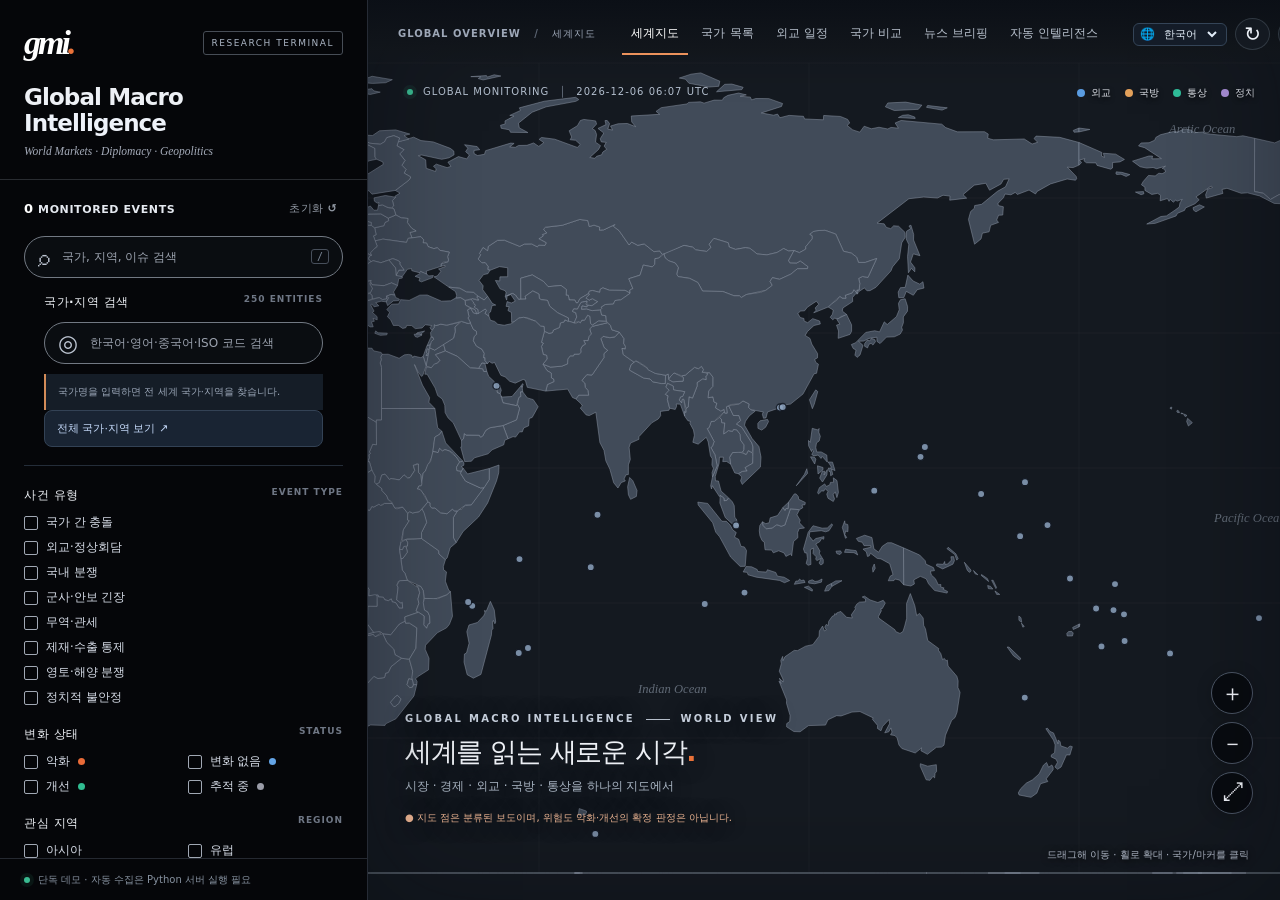
==== index.html @ f5895fa8 "Add files via upload" ====
<!doctype html>
<html lang="ko">
<head>
  <meta charset="UTF-8" />
  <meta name="viewport" content="width=device-width, initial-scale=1.0" />
  <meta name="theme-color" content="#0b0e13" />
  <meta name="description" content="국가별 거시경제, 외교 일정, 금융시장, 지정학적 사건을 한 곳에서 분석하는 인터랙티브 세계지도 플랫폼" />
  <title>GMI — Global Macro Intelligence</title>
  <link rel="stylesheet" href="./styles.css" />
</head>
<body>
  <div id="app">
    <aside class="sidebar" id="sidebar">
      <div class="brand">
        <div class="logo-row"><span class="brand-mark">gmi<span>.</span></span><span class="version-tag">RESEARCH TERMINAL</span></div>
        <h1>Global Macro<br/><span>Intelligence</span></h1>
        <p>World Markets · Diplomacy · Geopolitics</p>
      </div>
      <div class="sidebar-scroll">
        <div class="section-title top-title"><span><strong id="visibleEventCount">0</strong> MONITORED EVENTS</span><button id="resetFilters" class="text-action">초기화 ↺</button></div>
        <label class="search-field"><span>⌕</span><input id="eventSearch" placeholder="국가, 지역, 이슈 검색" autocomplete="off" aria-label="사건 검색"/><kbd>/</kbd></label>
        <div class="country-finder"><div class="filter-heading">국가·지역 검색 <span>250 ENTITIES</span></div><label class="search-field"><span>◎</span><input id="countryQuickSearch" autocomplete="off" placeholder="미얀마, Myanmar, MMR…" aria-label="국가 검색"/></label><div id="quickCountryResults"></div><button class="browse-country-button" id="browseCountries">전체 250개 국가·지역 보기 ↗</button></div>
        <div class="filter-section"><div class="filter-heading">사건 유형 <span>EVENT TYPE</span></div><div id="typeFilters" class="check-list"></div></div>
        <div class="filter-section"><div class="filter-heading">변화 상태 <span>STATUS</span></div><div id="statusFilters" class="check-list two-cols"></div></div>
        <div class="filter-section"><div class="filter-heading">관심 지역 <span>REGION</span></div><div id="regionFilters" class="check-list two-cols"></div></div>
        <div class="sidebar-divider"></div>
        <div class="section-title"><span>TRACKED EVENTS</span><span id="filteredCounter" class="soft-count">0개</span></div>
        <div id="sidebarEvents" class="event-items"></div>
      </div>
      <div class="sidebar-bottom"><span class="pulse-dot"></span><span id="intelSidebarStatus">자동 수집 서버 연결 확인 중</span><button id="mobileClose" class="mobile-close" aria-label="사이드바 닫기">×</button></div>
    </aside>
    <main class="main-area">
      <header class="topbar">
        <button id="mobileMenu" class="icon-button mobile-menu" aria-label="필터 열기">☰</button>
        <div class="crumb">GLOBAL OVERVIEW <span class="crumb-sep">/</span> <span id="currentViewLabel">세계 상황판</span></div>
        <nav class="topnav" aria-label="메인 메뉴">
          <button class="nav-link active" data-page="map">세계지도</button>
          <button class="nav-link" data-page="countries">국가 목록</button>
          <button class="nav-link" data-page="calendar">외교 일정</button>
          <button class="nav-link" data-page="compare">국가 비교</button>
          <button class="nav-link" data-page="news">뉴스 팔로업</button>
          <button class="nav-link" data-page="intel">자동 인텔리전스</button>
        </nav>
        <div class="header-actions"><button class="icon-button" id="addEventButton" title="자동 수집 확인" aria-label="자동 수집 확인">↻</button><button class="icon-button" id="toggleHelp" title="도움말" aria-label="도움말">?</button></div>
      </header>
      <div id="mapStage" class="map-stage">
        <svg id="worldMap" viewBox="975 0 1700 905" role="img" aria-label="국가 및 사건을 클릭할 수 있는 인터랙티브 세계지도" preserveAspectRatio="xMidYMid meet">
          <rect x="-1800" y="-1000" width="7200" height="4000" fill="#141920"></rect>
          <g id="gridLines"></g>
          <g id="mapGeography"><g id="mapA"><path class="country-path" data-iso="FJI" data-name="Fiji" d="M1800.0,623.5L1800.0,626.57L1793.63,629.45L1792.98,627.1L1800.0,623.5ZM1788.35,631.77L1791.87,631.51L1793.59,633.33L1792.76,636.61L1786.91,636.7L1786.43,633.93L1788.35,631.77ZM1.03,623.21L0.41,626.23L0.0,626.57L0.0,623.5L1.03,623.21Z"/>
<path class="country-path" data-iso="TZA" data-name="Tanzania" d="M1069.52,528.36L1088.49,541.87L1088.83,545.52L1096.01,551.81L1093.7,559.57L1094.0,563.13L1097.2,565.43L1095.93,575.78L1099.75,585.93L1101.58,587.31L1097.6,590.96L1082.57,596.15L1072.8,594.88L1071.4,586.32L1068.7,581.65L1053.7,574.87L1051.0,566.94L1048.1,563.41L1046.7,550.7L1048.77,550.4L1053.76,543.52L1052.35,537.57L1053.79,536.77L1054.08,533.07L1052.1,529.52L1069.52,528.36Z"/>
<path class="country-path" data-iso="ESH" data-name="W. Sahara" d="M856.67,348.32L856.56,359.49L840.15,359.16L840.31,375.26L835.63,375.83L834.41,379.06L835.35,388.15L815.77,388.11L814.68,390.21L814.9,387.55L826.25,387.06L828.89,381.96L830.54,373.27L837.5,366.48L839.85,358.55L841.41,358.09L843.04,353.18L856.03,351.69L856.67,348.32Z"/>
<path class="country-path" data-iso="CAN" data-name="Canada" d="M285.8,213.99L271.88,205.07L262.82,202.46L260.04,196.89L260.75,193.03L254.35,190.35L253.47,185.28L247.43,180.71L247.32,177.47L250.1,174.43L249.96,170.46L241.46,166.46L233.22,154.76L222.62,146.09L212.74,151.65L204.8,144.76L195.01,142.83L195.07,83.63L217.48,88.75L227.93,84.16L235.35,84.93L251.03,80.6L254.46,83.21L258.19,81.74L259.31,78.77L271.22,85.09L277.88,80.82L278.55,85.6L286.58,82.73L292.64,83.09L311.99,88.04L323.77,88.7L330.51,91.9L323.48,95.02L332.51,96.37L350.27,94.52L355.6,98.3L361.04,95.11L355.94,92.44L359.16,90.29L369.25,89.37L378.31,94.29L383.89,93.79L392.73,96.63L407.78,95.78L407.21,91.86L411.65,90.76L419.4,92.9L419.37,98.85L422.55,93.83L426.57,94.0L428.84,87.68L417.64,81.25L418.04,74.3L423.96,69.73L435.61,73.52L442.4,80.61L437.97,83.71L447.26,84.98L447.24,91.42L453.92,86.48L459.9,90.53L458.41,95.2L463.25,99.45L472.12,89.47L472.39,82.56L486.89,83.97L493.6,87.09L493.9,90.22L490.18,93.57L493.7,96.94L493.07,100.0L483.28,104.4L476.32,105.37L471.15,103.48L463.38,114.7L457.59,118.96L450.43,119.37L446.48,122.03L446.15,126.12L440.33,126.91L428.79,139.1L426.85,144.06L426.58,151.37L433.92,152.42L438.51,163.09L445.51,161.84L454.8,164.57L474.94,174.32L488.64,175.29L487.82,180.74L489.37,187.07L493.0,194.11L500.44,200.09L504.28,198.04L506.99,191.57L504.38,181.63L500.85,178.32L508.86,175.37L514.52,170.95L517.29,166.57L516.88,162.36L513.49,157.01L507.42,152.28L513.32,145.68L509.47,130.16L512.95,128.7L526.66,131.03L530.8,129.37L541.61,135.16L543.13,137.6L552.05,138.08L553.56,151.32L558.13,152.3L561.75,156.01L568.99,152.51L577.08,142.64L593.02,163.84L591.01,167.79L602.15,174.94L613.33,178.57L615.32,183.9L619.21,184.74L621.22,187.11L621.58,194.18L614.37,198.76L606.13,200.99L599.83,206.16L568.0,206.25L563.82,210.77L557.44,213.56L544.48,227.7L548.72,226.66L556.75,218.39L567.24,213.15L574.72,212.52L579.15,215.61L574.42,219.83L577.64,231.37L584.13,234.51L592.4,233.6L597.41,226.52L597.76,231.09L600.99,233.37L594.8,237.49L578.77,243.78L573.18,248.32L569.38,247.85L569.19,242.53L577.87,237.32L564.31,238.3L561.04,234.74L561.05,226.16L553.81,223.76L550.0,228.51L546.7,236.27L542.47,239.11L525.66,239.16L515.9,247.79L506.4,247.81L504.14,248.81L505.3,252.61L487.8,260.09L484.29,258.2L489.31,248.15L487.25,236.97L482.04,234.02L482.65,232.9L479.29,229.64L476.98,230.1L475.62,227.2L458.11,218.37L453.64,220.16L441.8,219.4L428.35,216.06L425.91,211.54L424.22,211.57L424.2,213.99L285.8,213.99ZM480.03,129.32L483.75,126.41L490.62,126.47L484.66,131.17L481.13,131.02L480.03,129.32ZM501.12,64.18L495.62,60.84L495.83,58.57L509.68,58.83L518.3,62.29L518.74,64.03L501.12,64.18ZM498.42,131.63L500.35,129.74L503.67,131.17L501.71,134.48L499.5,133.94L498.42,131.63ZM431.94,50.48L429.22,52.92L415.9,50.81L418.56,47.97L425.75,46.28L431.94,50.48ZM430.8,34.49L419.15,34.27L417.82,32.51L427.89,32.6L430.8,34.49ZM406.84,25.98L422.2,28.84L420.85,31.11L413.45,32.41L409.38,30.95L406.84,25.98ZM459.25,54.17L437.89,51.37L435.55,44.79L430.53,42.05L414.39,39.33L416.27,36.75L441.97,39.16L446.29,41.23L445.15,43.59L454.06,46.51L494.36,45.86L499.71,48.23L500.83,50.83L490.26,53.86L459.25,54.17ZM343.68,30.51L350.73,31.49L349.07,33.38L339.74,35.19L332.33,33.15L343.68,30.51ZM342.5,26.12L351.68,27.68L337.29,28.9L342.5,26.12ZM622.97,197.7L616.02,208.87L619.28,206.75L622.64,208.1L620.89,210.29L632.62,212.42L631.07,217.03L634.57,215.95L636.76,223.2L634.65,228.74L629.11,227.79L630.19,222.64L628.8,221.84L623.0,227.3L620.01,227.08L623.54,224.12L618.75,222.59L603.67,222.78L602.9,220.91L606.02,218.7L603.84,216.99L608.04,213.2L613.21,203.17L620.65,197.42L622.97,197.7ZM477.68,110.95L491.79,116.72L492.23,119.71L495.91,119.22L499.48,121.31L495.04,123.29L487.26,121.77L484.46,118.94L472.38,125.54L470.67,121.86L463.89,122.47L468.24,119.35L470.58,108.64L474.19,109.15L475.12,111.92L477.68,110.95ZM496.26,68.84L510.88,64.51L528.86,70.7L529.5,73.44L538.79,72.02L544.0,76.03L556.07,78.51L560.43,81.05L565.15,86.94L555.97,89.87L575.69,95.37L582.88,101.15L590.74,101.57L589.18,105.98L580.41,113.3L566.39,104.55L559.92,105.34L559.29,108.95L573.4,117.17L576.65,123.4L574.93,127.92L556.08,121.18L568.36,130.41L569.17,132.6L555.61,130.09L544.88,126.44L538.82,123.37L540.57,121.59L525.83,115.31L525.91,117.13L511.45,118.14L507.22,115.97L510.51,111.34L530.2,110.42L528.53,108.18L530.28,105.04L536.74,98.91L533.44,93.97L515.65,88.77L518.86,87.18L513.56,83.27L505.21,80.77L502.54,82.62L493.47,83.43L456.59,79.23L452.43,77.02L457.66,74.15L450.56,74.12L448.97,67.75L452.82,62.12L457.96,59.55L470.87,57.88L467.19,61.95L471.13,65.87L475.75,60.8L488.42,58.21L497.0,64.72L496.26,68.84ZM427.48,55.79L437.9,56.01L447.45,57.55L439.98,63.15L434.02,64.37L428.65,69.08L422.95,68.84L419.83,63.31L419.91,60.18L427.48,55.79ZM285.73,43.32L304.48,34.54L319.01,33.7L318.32,38.54L314.47,40.72L292.5,44.69L285.73,43.32ZM234.1,181.45L241.25,181.76L239.75,188.91L244.1,193.97L242.11,193.96L234.73,186.22L234.1,181.45ZM372.54,23.28L395.87,26.43L401.65,32.05L374.12,29.07L378.95,27.21L372.9,25.69L372.54,23.28ZM282.45,217.07L279.94,217.95L271.72,215.09L264.85,208.86L259.7,207.72L258.21,202.84L271.22,205.84L282.45,217.07ZM292.31,53.82L312.22,55.47L322.45,59.95L303.9,65.96L297.7,70.36L297.7,73.11L284.54,76.14L281.9,73.38L270.36,70.06L280.3,58.66L275.41,54.8L292.31,53.82ZM360.9,45.03L370.59,44.25L371.48,47.33L368.43,50.32L351.5,51.29L338.88,54.02L331.28,54.16L330.64,52.11L341.03,49.33L311.45,48.95L318.27,42.8L322.98,41.04L337.05,43.17L345.93,46.89L354.66,47.37L347.51,41.35L352.09,39.06L357.26,39.79L360.9,45.03ZM367.39,62.46L372.99,65.0L377.68,75.57L395.1,81.67L394.55,84.43L386.34,84.94L389.53,87.36L387.85,89.67L370.2,86.98L333.43,91.04L330.73,88.07L319.46,87.05L313.3,82.07L337.92,79.51L310.48,78.42L307.84,76.1L319.43,73.58L302.99,72.01L310.67,64.79L324.05,60.96L329.16,62.17L326.67,65.12L337.79,63.22L344.75,66.4L350.4,63.18L354.97,65.24L359.06,71.43L361.57,68.82L358.02,62.37L367.39,62.46ZM397.81,64.79L392.3,60.67L398.22,57.63L413.1,58.15L414.4,59.98L409.73,63.0L417.3,65.71L416.4,71.37L408.2,73.81L403.39,73.28L387.5,66.02L387.6,64.01L397.81,64.79ZM365.3,60.04L373.7,58.91L377.5,60.29L373.1,64.45L365.3,60.04ZM407.5,39.52L411.32,42.44L411.48,45.67L409.2,50.35L400.96,51.0L395.58,49.99L395.69,46.32L387.49,46.8L387.17,41.94L407.5,39.52ZM419.92,15.09L428.51,12.73L426.32,11.29L437.95,10.97L444.34,14.33L460.95,16.87L464.9,21.02L470.93,23.05L454.82,29.66L435.62,29.31L430.24,26.74L430.32,24.46L434.27,22.78L425.13,22.83L416.45,17.89L419.92,15.09ZM442.06,6.96L465.15,4.53L472.5,2.19L484.1,4.28L487.9,0.88L503.47,0.0L535.84,0.0L570.86,0.0L590.75,2.34L590.53,4.02L561.71,9.43L572.6,9.4L552.65,15.0L544.1,20.14L515.46,23.14L522.35,23.93L518.9,25.05L523.03,28.16L501.2,36.44L501.9,37.87L510.45,37.62L510.55,39.16L497.19,42.93L484.13,41.2L452.55,41.08L451.92,38.06L461.16,36.64L458.7,32.1L475.12,34.37L468.3,30.34L460.19,29.13L464.24,26.69L473.11,25.19L474.53,23.0L467.46,20.54L465.34,17.3L482.96,18.25L490.76,15.96L462.01,15.63L453.17,13.5L443.16,9.11L442.06,6.96ZM523.92,97.9L515.07,100.08L513.82,97.0L515.94,93.47L520.52,92.6L524.43,94.34L523.92,97.9ZM408.91,80.91L421.76,87.43L418.65,89.64L411.91,87.73L407.84,88.42L401.01,85.59L408.91,80.91ZM577.4,208.49L585.71,209.54L590.97,213.32L582.05,211.46L577.4,208.49ZM579.93,226.35L581.68,229.41L589.94,230.08L585.63,233.07L579.29,230.4L578.04,228.29L579.93,226.35Z"/>
<path class="country-path" data-iso="USA" data-name="United States of America" d="M285.8,213.99L424.2,213.99L424.22,211.57L425.91,211.54L428.35,216.06L441.8,219.4L453.64,220.16L458.11,218.37L475.62,227.2L476.98,230.1L479.29,229.64L482.65,232.9L482.04,234.02L487.25,236.97L489.31,248.15L484.4,257.54L486.55,260.09L505.3,252.61L504.14,248.81L506.4,247.81L515.9,247.79L525.66,239.16L542.47,239.11L546.7,236.27L550.0,228.51L553.81,223.76L561.05,226.16L561.04,234.74L565.18,240.36L549.42,247.44L545.93,252.6L545.88,255.93L547.53,259.27L549.6,259.43L549.07,257.13L550.58,258.53L550.17,260.33L531.45,264.77L538.79,263.58L540.28,264.78L530.24,265.9L528.72,267.65L530.19,267.94L529.11,272.46L525.47,277.3L522.36,273.79L524.72,280.67L520.3,288.15L521.39,283.61L518.84,281.21L518.25,275.98L517.29,278.7L518.35,282.69L515.05,281.71L518.49,283.73L518.71,289.72L520.14,290.16L521.36,298.63L518.18,303.3L513.01,305.17L504.7,311.58L493.32,324.5L493.43,333.34L499.72,353.2L498.09,363.74L494.14,363.77L491.45,359.56L485.72,346.87L486.75,342.69L481.45,333.97L479.5,333.0L474.46,335.86L468.0,331.05L452.03,332.56L453.91,338.03L452.96,338.86L445.6,338.93L441.87,335.6L437.5,336.38L433.87,334.93L426.55,336.84L414.3,347.22L413.1,354.4L414.3,359.56L412.35,359.75L404.9,356.41L402.4,349.05L395.21,337.46L391.69,334.96L387.6,335.08L384.45,340.05L380.3,338.16L377.72,336.26L374.81,329.51L367.46,322.52L358.8,322.52L358.79,325.12L344.88,325.17L325.93,317.67L326.39,316.44L314.36,317.61L313.52,314.39L307.4,308.22L296.89,304.56L296.28,301.11L291.43,294.79L287.44,284.58L281.36,277.23L280.67,272.1L278.01,268.66L278.93,258.04L277.34,253.22L280.51,235.87L279.6,227.42L276.56,219.12L277.17,217.89L284.4,220.03L287.06,225.97L288.3,224.31L285.8,213.99ZM120.69,394.82L125.96,399.6L121.56,403.32L119.63,398.37L120.69,394.82ZM120.02,391.69L117.93,392.9L116.45,390.67L116.94,390.13L120.02,391.69ZM113.75,388.83L116.05,389.78L113.37,389.59L113.75,388.83ZM109.87,385.7L111.74,388.18L111.46,388.55L109.37,388.24L108.54,386.56L109.87,385.7ZM103.17,382.56L102.68,384.65L101.0,383.5L102.02,382.43L103.17,382.56ZM62.72,143.41L71.63,142.91L72.1,145.32L69.04,146.3L62.72,143.41ZM133.86,157.54L139.29,159.92L129.97,165.31L127.42,163.68L126.65,160.73L133.86,157.54ZM195.07,83.63L195.01,142.83L204.8,144.76L212.74,151.65L222.62,146.09L233.22,154.76L241.46,166.46L249.96,170.46L250.1,174.43L247.32,177.47L240.16,173.09L238.75,167.6L232.3,162.51L229.61,156.57L216.86,156.01L200.66,147.66L187.13,144.22L180.21,144.76L164.43,139.19L158.88,140.52L159.91,144.89L141.42,150.07L140.7,146.36L142.95,140.19L148.27,138.25L146.89,136.67L129.9,148.84L133.56,151.9L128.84,156.42L118.46,160.98L117.22,163.76L109.41,167.01L107.83,169.97L84.65,178.18L75.29,178.92L90.98,170.59L97.18,169.88L106.58,163.53L111.39,160.05L112.25,155.28L114.79,151.56L109.03,153.47L107.41,152.38L104.71,154.67L101.44,151.48L100.09,153.74L98.22,150.6L90.16,153.12L90.63,147.06L87.41,144.82L80.91,146.03L73.27,141.56L73.25,138.0L69.39,135.31L71.33,131.7L77.19,124.95L84.66,125.5L88.7,122.46L92.33,123.01L96.14,121.05L95.21,118.18L92.41,117.05L96.11,114.62L86.21,117.45L82.27,116.06L75.2,116.77L67.87,115.26L59.45,109.07L77.63,103.36L81.74,103.36L81.06,106.51L91.61,106.26L73.05,94.14L66.18,92.15L68.98,88.85L77.85,88.64L84.16,85.78L85.35,82.71L90.46,79.72L104.8,76.21L109.4,76.63L117.1,73.27L124.66,74.59L128.28,77.44L138.95,76.59L138.65,78.04L146.3,79.11L175.4,81.88L182.05,80.86L195.07,83.63ZM41.34,120.95L47.54,121.5L56.55,124.0L52.35,126.02L46.64,123.51L42.23,123.87L41.04,123.32L41.34,120.95Z"/>
<path class="country-path" data-iso="KAZ" data-name="Kazakhstan" d="M1336.8,212.63L1332.99,216.82L1328.84,217.41L1328.6,223.72L1325.82,226.57L1315.9,224.5L1312.29,235.76L1299.83,239.68L1304.33,250.61L1300.9,252.25L1301.3,255.84L1295.71,252.65L1278.18,252.52L1271.06,249.87L1268.23,251.17L1267.45,254.89L1259.22,252.72L1255.93,253.61L1254.81,256.37L1245.35,261.92L1243.16,266.42L1241.3,266.46L1239.93,263.48L1233.57,263.28L1232.55,258.12L1230.12,258.08L1230.49,251.76L1224.5,247.17L1210.07,248.57L1205.29,242.9L1192.52,235.47L1179.64,239.19L1179.84,262.39L1177.28,262.7L1173.78,257.77L1170.4,256.0L1162.51,259.41L1163.46,255.25L1162.51,253.06L1156.71,250.91L1151.53,241.62L1156.39,242.21L1156.58,237.61L1165.2,237.53L1165.21,227.5L1155.96,226.27L1145.51,230.35L1142.97,229.34L1143.47,226.1L1140.29,221.89L1136.58,222.07L1132.33,217.8L1135.22,213.03L1133.76,211.75L1137.75,204.83L1142.89,208.48L1143.51,203.88L1153.83,197.04L1161.64,196.88L1178.58,203.78L1183.89,201.12L1191.82,201.0L1198.21,204.26L1199.66,202.39L1206.69,202.66L1207.94,199.68L1199.84,195.35L1204.64,192.29L1203.7,190.57L1208.5,188.94L1204.89,184.63L1207.18,182.48L1225.89,180.29L1245.34,173.8L1254.33,175.16L1255.9,181.68L1261.12,180.15L1267.54,182.29L1267.13,185.73L1271.92,185.37L1284.46,179.43L1282.63,181.4L1289.0,186.27L1300.18,202.25L1302.84,198.95L1309.73,202.58L1316.92,200.96L1327.71,209.63L1334.15,208.78L1336.8,212.63Z"/>
<path class="country-path" data-iso="UZB" data-name="Uzbekistan" d="M1179.84,262.39L1179.64,239.19L1192.52,235.47L1205.29,242.9L1210.07,248.57L1224.5,247.17L1230.49,251.76L1230.12,258.08L1232.55,258.12L1233.57,263.28L1239.93,263.48L1241.3,266.46L1243.16,266.42L1245.35,261.92L1254.81,256.37L1256.3,256.99L1252.1,261.06L1255.79,263.43L1259.35,261.86L1265.28,265.18L1258.87,269.71L1253.01,269.25L1253.33,264.59L1246.65,266.05L1242.68,273.57L1238.51,273.27L1237.21,276.04L1240.88,277.54L1241.96,282.23L1239.15,288.6L1232.59,287.23L1232.73,283.38L1220.85,277.6L1211.87,270.29L1209.41,263.8L1202.33,262.95L1200.42,261.66L1199.88,256.64L1193.15,253.31L1184.66,259.14L1185.48,262.31L1179.84,262.39Z"/>
<path class="country-path" data-iso="PNG" data-name="Papua New Guinea" d="M1605.0,538.74L1622.92,546.68L1629.15,553.07L1629.91,556.78L1638.24,560.67L1639.46,564.0L1634.85,564.68L1635.96,568.88L1640.42,573.0L1643.67,579.68L1646.53,579.47L1646.33,582.26L1650.19,583.33L1648.69,584.51L1654.01,587.16L1653.45,588.98L1639.57,586.14L1632.84,578.66L1630.24,573.15L1623.72,570.4L1616.43,574.27L1617.07,578.91L1613.14,581.08L1605.17,579.76L1605.0,538.74ZM1663.2,545.41L1665.7,550.7L1664.14,552.38L1662.03,546.23L1653.31,539.63L1654.7,538.11L1663.2,545.41ZM1659.91,556.85L1648.55,562.13L1641.59,558.55L1642.01,556.6L1649.23,557.03L1650.7,553.85L1651.18,557.2L1654.04,556.72L1658.24,552.32L1657.69,548.61L1660.68,548.49L1661.59,553.01L1659.91,556.85ZM1672.57,554.72L1680.1,563.54L1679.4,565.3L1678.0,565.93L1675.83,563.51L1672.57,554.72Z"/>
<path class="country-path" data-iso="IDN" data-name="Indonesia" d="M1605.0,538.74L1605.17,579.76L1600.72,574.6L1595.64,573.33L1594.41,575.12L1588.07,575.32L1590.2,570.2L1593.34,568.45L1589.64,556.32L1579.95,550.99L1575.82,550.47L1568.31,544.65L1566.84,547.71L1564.92,548.26L1563.77,543.22L1559.95,540.13L1568.9,537.99L1568.48,536.32L1561.16,536.3L1559.18,532.56L1554.71,531.39L1552.6,528.28L1561.9,524.7L1569.93,527.29L1572.11,539.81L1577.29,543.57L1581.47,536.9L1587.2,533.1L1591.65,533.09L1605.0,538.74ZM1524.84,578.35L1525.44,581.5L1522.18,586.2L1517.3,586.83L1519.9,580.85L1524.84,578.35ZM1571.05,565.77L1570.56,561.04L1572.5,556.65L1573.62,561.49L1571.05,565.77ZM1489.41,496.34L1486.57,502.02L1490.24,507.98L1489.38,510.87L1494.98,516.7L1489.06,517.44L1487.39,521.73L1487.61,527.44L1482.8,531.74L1480.74,547.63L1480.0,545.39L1474.32,548.23L1472.34,544.38L1466.28,542.01L1460.34,544.27L1458.52,541.22L1451.12,540.84L1450.35,532.4L1447.86,530.65L1445.46,525.27L1444.76,519.76L1445.35,513.93L1448.32,509.75L1449.15,513.96L1452.57,517.51L1458.99,516.69L1464.3,512.95L1469.03,514.71L1473.11,513.37L1479.33,495.27L1489.41,496.34ZM1540.68,540.27L1552.36,541.85L1554.17,546.66L1549.95,544.07L1539.49,543.73L1540.68,540.27ZM1534.37,546.24L1530.92,545.08L1529.95,542.37L1535.0,542.07L1536.25,544.15L1534.37,546.24ZM1539.66,508.69L1540.02,512.13L1542.97,512.68L1543.44,515.25L1543.18,520.75L1540.6,520.13L1539.84,523.96L1541.9,527.29L1540.5,528.04L1537.0,516.01L1539.66,508.69ZM1514.64,516.87L1520.39,516.61L1525.33,512.04L1526.2,513.44L1522.19,519.68L1518.43,520.89L1513.62,519.66L1500.92,520.88L1500.2,525.65L1504.68,531.24L1507.38,528.39L1516.7,526.25L1516.29,529.15L1514.11,528.24L1511.94,531.92L1507.54,534.36L1512.27,542.43L1511.36,544.59L1515.85,551.86L1515.81,555.99L1513.14,557.84L1511.18,555.63L1513.6,550.47L1508.69,552.91L1507.45,551.17L1508.1,548.74L1504.49,545.05L1504.86,538.92L1501.53,540.83L1502.15,557.17L1498.98,558.08L1496.83,556.24L1498.27,550.44L1497.49,544.37L1495.39,544.32L1493.84,540.01L1499.13,521.41L1504.43,514.14L1514.64,516.87ZM1503.58,586.82L1494.84,582.53L1499.5,581.3L1503.88,585.12L1503.58,586.82ZM1506.71,576.11L1510.04,575.63L1514.52,573.32L1513.78,576.82L1506.27,578.6L1499.62,577.83L1499.6,575.53L1503.58,574.22L1506.71,576.11ZM1491.3,575.01L1494.39,574.49L1495.63,577.17L1483.7,579.23L1485.42,575.6L1488.16,575.56L1489.5,573.33L1491.3,575.01ZM1442.43,562.8L1443.12,565.03L1452.7,565.66L1453.8,563.07L1463.07,566.09L1464.89,570.17L1472.39,571.32L1478.53,575.06L1472.82,577.46L1467.32,574.92L1441.39,571.26L1432.27,568.67L1431.4,565.96L1426.83,565.5L1430.26,559.48L1436.33,559.86L1442.43,562.8ZM1421.85,529.21L1424.44,537.11L1428.11,537.66L1430.54,541.65L1429.09,559.21L1423.55,559.34L1412.92,548.94L1400.71,526.47L1396.32,521.22L1393.01,510.9L1376.9,491.09L1376.47,487.89L1387.42,489.36L1403.21,509.16L1408.29,509.26L1412.49,513.57L1415.38,518.84L1419.19,521.72L1417.19,526.86L1421.85,529.21Z"/>
<path class="country-path" data-iso="ARG" data-name="Argentina" d="M556.83,853.66L561.25,861.29L567.75,865.07L574.75,866.64L572.5,869.79L567.75,870.1L565.2,867.88L556.83,867.71L556.83,853.66ZM611.87,712.55L607.52,739.08L613.87,744.47L613.19,748.81L616.31,751.55L616.06,754.63L611.25,762.7L603.84,766.07L588.32,766.75L589.27,778.39L586.27,780.6L581.15,781.47L576.34,779.18L574.41,780.82L575.11,787.08L578.48,788.97L581.22,786.99L582.71,790.26L574.09,796.12L572.17,805.83L567.45,805.84L563.53,809.07L562.1,813.79L567.01,818.4L571.79,819.67L570.07,825.31L564.17,828.86L560.92,836.24L554.31,841.67L555.92,848.21L559.25,851.85L540.43,849.71L538.35,846.04L538.45,841.32L535.12,841.73L533.36,839.45L532.92,832.77L536.76,830.01L538.34,826.01L537.76,822.83L542.24,809.12L541.7,805.43L543.89,804.24L543.35,801.87L541.03,800.6L542.68,797.96L540.42,795.58L539.26,788.32L541.27,787.04L540.42,779.36L542.93,767.3L545.93,765.02L544.39,753.09L548.18,748.98L548.06,743.73L550.91,737.58L550.93,731.79L547.32,719.78L550.4,713.31L549.93,707.21L551.72,701.49L558.52,691.67L557.03,689.2L557.91,676.69L563.36,673.59L564.47,665.47L568.63,659.78L575.18,661.32L578.11,665.86L580.07,660.8L585.77,661.06L595.77,672.68L611.11,680.74L611.83,683.52L606.91,693.09L617.57,695.76L621.52,694.75L626.06,689.93L626.87,684.37L629.35,683.17L631.86,686.8L631.76,691.83L624.19,697.86L611.87,712.55Z"/>
<path class="country-path" data-iso="CHL" data-name="Chile" d="M556.83,853.66L556.83,867.71L565.2,867.88L559.26,872.38L544.97,868.87L533.57,861.97L526.69,854.92L544.46,862.71L548.66,855.51L553.27,852.91L556.83,853.66ZM552.05,633.02L555.17,641.84L557.79,644.51L556.21,650.6L560.86,666.33L564.47,665.47L565.07,667.05L563.36,673.59L557.91,676.69L557.03,689.2L558.52,691.67L551.72,701.49L549.93,707.21L550.4,713.31L547.32,719.78L550.93,731.79L550.91,737.58L548.06,743.73L548.18,748.98L544.39,753.09L545.93,765.02L542.93,767.3L540.42,779.36L541.27,787.04L539.26,788.32L540.42,795.58L542.68,797.96L541.03,800.6L543.35,801.87L543.89,804.24L541.7,805.43L542.24,809.12L537.76,822.83L538.34,826.01L536.76,830.01L532.92,832.77L533.36,839.45L535.12,841.73L538.45,841.32L538.35,846.04L540.43,849.71L557.14,851.53L552.69,851.49L545.77,855.31L544.97,861.19L542.85,861.33L525.27,851.3L523.7,847.32L525.12,843.63L522.6,839.44L521.96,828.72L524.09,822.66L529.37,817.8L521.78,815.96L526.54,810.4L528.24,799.95L533.8,802.16L536.41,789.13L533.06,787.45L531.49,795.31L528.34,794.42L531.61,773.76L533.91,769.46L532.06,756.23L534.17,756.02L542.81,726.41L541.66,716.98L543.15,711.79L542.55,704.02L545.47,696.34L549.54,657.02L548.14,637.85L552.05,633.02Z"/>
<path class="country-path" data-iso="COD" data-name="Dem. Rep. Congo" d="M1045.12,540.25L1048.1,563.41L1051.0,566.94L1053.7,574.87L1043.67,576.04L1042.25,580.06L1043.37,582.83L1041.86,596.6L1046.71,600.17L1048.08,599.03L1048.5,605.81L1044.67,605.76L1040.78,599.62L1036.94,598.74L1035.82,595.44L1032.77,597.43L1028.76,596.55L1027.09,593.69L1021.57,593.26L1021.29,591.31L1010.78,592.14L1011.04,584.65L1009.38,582.32L1008.64,568.26L1002.57,568.32L1003.01,566.05L1000.46,566.08L997.09,567.41L995.08,572.65L987.36,573.16L981.63,559.37L961.61,560.77L960.91,558.82L963.16,553.79L966.29,553.11L968.0,550.7L970.72,550.76L972.91,553.66L980.03,544.63L979.86,539.45L982.04,533.33L988.19,525.05L992.71,495.93L997.34,490.71L1004.64,495.17L1012.03,497.02L1014.21,492.73L1016.49,493.37L1022.05,490.22L1025.64,491.37L1028.25,489.3L1036.87,489.44L1039.9,494.63L1042.14,495.4L1048.58,493.42L1054.17,500.29L1053.87,507.65L1055.87,508.5L1049.38,518.62L1045.12,540.25Z"/>
<path class="country-path" data-iso="SOM" data-name="Somalia" d="M1107.93,532.97L1104.97,527.78L1104.91,504.85L1110.64,495.73L1113.85,495.61L1118.3,491.18L1124.82,490.9L1144.69,462.89L1144.74,450.56L1155.56,446.7L1155.23,455.41L1152.76,464.48L1142.97,488.77L1132.82,504.41L1115.68,520.54L1107.93,532.97Z"/>
<path class="country-path" data-iso="KEN" data-name="Kenya" d="M1096.01,551.81L1088.83,545.52L1088.49,541.87L1069.52,528.36L1069.47,521.69L1075.18,510.38L1070.02,495.63L1076.49,487.72L1079.09,488.78L1079.09,492.31L1080.8,494.38L1084.28,494.38L1090.6,499.73L1097.8,500.84L1103.84,495.59L1105.86,497.71L1109.28,497.71L1104.91,504.85L1104.97,527.78L1107.93,532.97L1101.32,538.57L1098.02,549.73L1096.01,551.81Z"/>
<path class="country-path" data-iso="SDN" data-name="Sudan" d="M1022.84,470.59L1019.03,467.83L1017.3,466.02L1017.77,458.88L1014.89,454.94L1011.44,442.79L1009.68,443.15L1011.48,438.22L1010.92,435.61L1012.56,433.68L1011.52,432.21L1015.12,423.69L1019.43,424.13L1019.25,396.5L1025.0,396.48L1025.0,383.92L1084.33,383.92L1087.41,405.23L1092.05,409.1L1089.52,412.69L1084.26,415.66L1081.35,437.01L1073.66,453.71L1071.29,455.47L1069.87,467.72L1068.61,457.39L1066.03,454.91L1066.03,445.72L1063.72,445.29L1063.37,446.7L1060.37,447.02L1062.0,452.64L1056.76,460.63L1054.19,461.28L1049.98,457.61L1044.83,463.23L1035.56,461.72L1033.76,462.8L1028.95,456.85L1025.35,457.72L1022.69,466.25L1019.43,468.13L1022.84,470.59Z"/>
<path class="country-path" data-iso="TCD" data-name="Chad" d="M1019.19,399.14L1019.43,424.13L1015.12,423.69L1011.52,432.21L1012.56,433.68L1010.92,435.61L1011.48,438.22L1009.68,443.15L1011.44,442.79L1014.32,452.25L1008.62,455.87L1005.0,462.74L1000.3,465.65L994.06,465.84L994.56,468.06L989.82,472.71L976.4,475.67L977.18,473.96L974.9,467.02L969.77,462.28L970.86,459.31L977.34,459.55L974.62,453.83L972.98,438.48L969.77,438.33L969.78,434.29L967.7,431.96L969.86,423.66L976.24,417.73L979.52,394.06L975.48,388.27L974.26,378.48L979.3,375.04L1019.19,399.14Z"/>
<path class="country-path" data-iso="HTI" data-name="Haiti" d="M541.44,398.3L541.49,404.15L540.27,405.21L541.46,408.81L532.73,407.72L530.39,408.9L527.71,406.94L528.15,404.91L536.53,406.29L538.33,404.88L536.04,402.16L536.08,399.75L532.92,398.77L534.05,397.03L541.44,398.3Z"/>
<path class="country-path" data-iso="DOM" data-name="Dominican Rep." d="M543.0,411.62L540.27,405.21L541.49,404.15L542.06,397.23L550.25,398.72L551.15,400.95L553.89,400.83L553.73,402.7L558.41,405.24L556.55,407.8L550.24,406.4L547.41,407.93L546.65,406.4L543.0,411.62Z"/>
<path class="country-path" data-iso="RUS" data-name="Russia" d="M1793.63,74.9L1800.0,72.28L1800.0,76.58L1794.52,76.9L1793.63,74.9ZM1145.51,230.35L1143.23,234.09L1138.38,235.12L1133.41,241.62L1137.95,247.59L1137.46,251.83L1142.92,259.24L1139.08,263.38L1128.88,257.46L1127.35,254.88L1119.66,254.55L1111.97,250.36L1099.78,249.01L1083.38,237.62L1087.02,236.61L1091.16,231.35L1088.37,228.86L1095.74,226.29L1095.61,224.92L1091.12,225.93L1091.28,223.13L1098.69,220.92L1099.48,218.82L1098.37,215.35L1100.35,210.2L1090.05,208.22L1086.97,205.28L1083.13,206.27L1076.78,204.06L1075.11,200.09L1071.12,199.79L1071.96,196.56L1068.76,193.0L1058.93,194.46L1056.53,188.35L1063.47,186.6L1058.66,183.81L1053.79,177.41L1054.37,172.76L1046.86,172.01L1040.88,168.87L1038.85,162.1L1036.44,160.65L1038.58,158.65L1037.1,152.78L1040.66,149.16L1039.91,148.06L1045.59,144.58L1040.35,141.59L1055.7,129.92L1057.58,126.71L1050.18,122.39L1052.22,118.29L1047.72,113.61L1051.09,108.21L1045.27,101.05L1049.89,96.3L1042.23,92.11L1042.96,87.7L1060.66,82.41L1068.88,86.21L1082.57,87.71L1101.46,94.83L1105.3,97.82L1105.63,102.01L1100.08,105.32L1091.91,107.0L1069.59,102.21L1065.92,103.01L1074.07,107.62L1074.72,116.97L1085.06,120.53L1085.71,117.47L1082.7,114.77L1085.88,112.39L1097.97,116.3L1102.18,114.77L1098.81,110.16L1110.47,104.0L1119.75,106.56L1122.66,102.23L1118.49,98.48L1120.94,94.72L1117.26,90.81L1131.25,92.83L1134.11,96.36L1127.78,97.13L1127.81,100.64L1131.75,102.79L1139.47,101.43L1140.69,97.41L1168.59,89.01L1172.36,89.32L1167.43,93.14L1173.63,93.79L1177.21,91.64L1186.59,91.47L1194.01,88.86L1199.71,92.65L1205.39,88.49L1200.15,84.84L1202.75,82.76L1217.52,84.67L1242.56,93.82L1245.9,90.53L1240.68,85.87L1234.65,85.25L1236.3,82.27L1233.47,75.34L1242.7,69.64L1245.98,63.92L1249.7,62.69L1262.94,64.35L1263.98,67.85L1259.24,72.95L1262.35,74.96L1263.96,79.36L1262.82,87.98L1268.34,91.84L1266.19,96.04L1256.4,104.98L1262.12,105.91L1264.1,103.64L1269.6,102.02L1270.93,98.91L1275.26,95.91L1272.35,92.34L1274.68,88.18L1269.21,87.66L1268.01,84.16L1272.0,77.84L1265.51,72.71L1274.45,68.47L1273.3,63.99L1275.79,63.85L1278.42,67.34L1276.44,73.41L1281.8,74.56L1279.52,70.02L1287.88,67.55L1298.26,67.22L1307.5,70.8L1303.05,65.56L1302.56,58.86L1334.11,57.04L1330.05,53.75L1335.83,49.62L1364.5,45.48L1366.17,43.76L1379.3,43.17L1383.39,44.59L1394.61,41.24L1403.8,41.35L1405.18,38.63L1409.95,35.95L1421.76,33.37L1430.33,35.41L1423.53,36.96L1434.85,37.92L1436.2,41.03L1440.77,39.5L1455.39,39.59L1470.67,45.01L1469.43,48.29L1447.0,55.51L1460.6,57.98L1465.1,56.79L1467.65,60.83L1477.84,58.2L1493.88,59.24L1495.1,62.18L1516.0,63.12L1516.29,58.31L1534.88,59.38L1542.96,62.69L1545.26,66.72L1542.3,69.36L1548.58,74.31L1556.44,76.87L1561.27,70.26L1569.29,73.09L1577.81,71.4L1587.49,73.34L1591.17,71.57L1599.35,72.45L1595.74,66.61L1602.34,63.88L1647.5,67.97L1651.76,71.71L1664.84,76.52L1694.99,76.36L1699.15,78.97L1698.54,83.57L1704.7,85.36L1739.18,84.44L1747.89,90.04L1754.08,88.03L1750.04,84.0L1752.27,81.21L1778.62,82.59L1800.0,88.34L1800.0,113.41L1793.54,116.21L1787.06,115.75L1796.85,125.98L1797.43,128.59L1796.14,130.25L1786.82,128.88L1768.4,134.35L1753.49,142.64L1751.65,145.5L1744.5,141.15L1731.47,146.09L1729.2,143.75L1724.38,146.44L1717.7,145.58L1716.09,149.72L1710.09,155.81L1710.26,158.36L1715.96,159.77L1715.29,168.93L1710.65,169.16L1708.51,174.43L1710.59,177.14L1701.84,180.35L1700.11,187.54L1692.65,189.07L1691.16,195.47L1683.95,201.33L1677.17,173.83L1679.57,165.1L1683.79,161.34L1684.05,158.4L1691.82,156.99L1709.36,142.6L1718.35,137.57L1722.37,128.7L1716.29,129.23L1713.29,134.42L1700.61,141.33L1696.51,133.59L1683.6,135.73L1671.09,146.28L1675.22,150.14L1656.33,152.43L1656.69,147.88L1648.92,146.92L1642.72,150.01L1627.44,148.93L1610.99,150.8L1575.63,177.93L1583.51,178.72L1585.97,182.66L1590.82,184.06L1594.02,180.92L1599.51,181.32L1606.73,188.25L1606.9,193.6L1602.99,199.89L1600.31,217.47L1592.77,226.58L1591.1,230.93L1574.35,249.24L1567.68,252.93L1564.53,253.02L1561.39,249.96L1554.68,254.56L1553.9,256.66L1553.17,252.36L1555.72,252.19L1556.44,244.75L1555.13,239.36L1559.42,237.14L1565.49,238.25L1575.13,217.27L1562.53,221.61L1554.94,221.6L1552.91,215.69L1546.99,211.21L1538.29,209.2L1529.73,190.12L1517.86,185.92L1505.02,187.23L1500.89,190.36L1503.63,191.86L1503.69,195.33L1496.4,204.02L1496.44,206.79L1489.4,210.77L1483.39,208.39L1477.43,208.92L1471.81,206.13L1464.49,210.56L1453.31,213.17L1442.38,212.21L1434.44,205.97L1429.43,205.14L1418.38,207.13L1411.28,204.48L1410.33,199.76L1394.31,194.81L1389.13,201.33L1391.16,205.03L1386.3,209.42L1374.08,207.61L1370.74,204.67L1361.17,202.64L1344.03,211.02L1336.8,212.63L1334.15,208.78L1327.71,209.63L1316.92,200.96L1309.73,202.58L1302.84,198.95L1300.18,202.25L1289.0,186.27L1282.63,181.4L1284.46,179.43L1271.92,185.37L1267.13,185.73L1267.54,182.29L1261.12,180.15L1255.9,181.68L1254.33,175.16L1245.34,173.8L1225.89,180.29L1207.18,182.48L1204.89,184.63L1208.5,188.94L1203.7,190.57L1204.64,192.29L1199.84,195.35L1207.94,199.68L1206.69,202.66L1199.66,202.39L1198.21,204.26L1191.82,201.0L1183.89,201.12L1178.58,203.78L1161.64,196.88L1153.83,197.04L1143.51,203.88L1142.89,208.48L1137.75,204.83L1133.76,211.75L1135.22,213.03L1132.33,217.8L1136.58,222.07L1140.29,221.89L1143.47,226.1L1142.97,229.34L1145.51,230.35ZM1368.89,12.43L1379.7,11.01L1400.93,20.26L1399.7,25.92L1388.79,26.71L1366.56,22.49L1362.73,17.98L1355.91,16.73L1368.89,12.43ZM1414.19,23.4L1426.86,26.98L1425.38,29.54L1397.19,31.97L1406.32,23.7L1414.19,23.4ZM1587.56,44.38L1607.36,43.47L1625.43,46.81L1621.5,51.48L1594.78,52.79L1584.87,48.7L1587.56,44.38ZM1631.79,47.22L1653.66,49.82L1647.88,52.31L1630.6,49.26L1631.79,47.22ZM1599.32,60.61L1604.06,58.12L1610.31,57.54L1617.41,59.95L1618.02,61.6L1599.32,60.61ZM1124.23,15.17L1141.59,13.95L1142.61,15.64L1150.2,13.1L1157.61,14.48L1137.93,18.82L1132.51,17.33L1135.36,15.36L1124.23,15.17ZM1013.66,180.46L1004.46,180.55L998.3,179.84L999.44,177.07L1006.34,175.02L1013.79,177.13L1013.66,180.46ZM1167.54,58.22L1179.51,52.69L1178.16,49.84L1205.85,42.47L1240.79,38.14L1244.26,40.63L1240.9,42.59L1207.92,48.71L1192.39,54.7L1177.1,66.89L1178.11,72.12L1187.68,77.28L1168.39,77.02L1167.06,74.22L1158.01,72.54L1157.28,69.14L1162.39,67.79L1162.22,64.35L1172.14,58.99L1167.54,58.22ZM1613.27,180.21L1616.3,190.44L1616.18,196.64L1623.27,214.13L1615.87,212.06L1612.79,221.15L1617.67,227.6L1617.53,232.0L1613.74,228.2L1610.46,233.08L1609.52,214.87L1610.9,201.7L1607.97,195.51L1608.41,186.91L1613.03,184.01L1611.05,181.1L1613.27,180.21ZM25.36,99.4L24.93,103.32L28.3,104.88L27.14,100.31L40.71,101.25L50.5,107.14L45.54,109.88L37.35,110.53L37.22,116.68L35.22,117.99L20.08,113.77L18.96,111.04L8.2,110.83L5.48,108.63L6.57,106.29L0.58,107.78L2.84,110.74L0.0,113.41L0.0,88.34L25.36,99.4ZM12.11,73.83L0.0,76.58L0.0,72.28L12.11,73.83ZM1067.18,233.04L1068.5,231.49L1073.66,233.08L1077.55,236.58L1082.65,236.2L1081.67,238.45L1069.41,243.18L1066.63,241.9L1067.73,238.94L1062.27,237.1L1067.94,233.8L1067.18,233.04Z"/>
<path class="country-path" data-iso="BHS" data-name="Bahamas" d="M505.1,353.77L510.75,353.45L510.9,355.09L505.45,356.1L505.1,353.77ZM511.05,352.2L515.0,355.03L514.14,359.5L513.3,355.41L511.05,352.2ZM509.05,363.71L510.55,363.97L512.33,372.84L511.1,373.15L507.96,367.71L509.05,363.71Z"/>
<path class="country-path" data-iso="FLK" data-name="Falkland Is." d="M594.0,848.71L600.0,844.93L604.25,846.5L607.25,843.99L611.25,846.82L609.75,849.02L603.0,850.91L600.75,848.71L596.5,851.54L594.0,848.71Z"/>
<path class="country-path" data-iso="NOR" data-name="Norway" d="M975.71,20.93L977.61,18.78L984.95,18.56L1007.72,25.45L995.14,27.93L992.36,32.56L987.97,33.75L985.59,38.96L979.57,39.21L968.81,35.37L973.35,33.13L965.85,31.31L956.11,26.0L952.22,21.07L965.85,18.82L968.59,21.02L975.71,20.93ZM1055.51,84.6L1042.96,87.7L1045.08,83.29L1038.66,80.78L1030.9,82.92L1028.45,87.53L1023.68,90.32L1011.78,89.11L1006.22,85.78L1000.13,87.7L999.39,91.84L989.97,90.83L988.65,94.34L983.84,94.32L967.78,114.63L969.6,116.78L967.86,119.27L962.9,119.16L959.65,125.07L959.96,133.42L963.16,136.61L961.5,144.01L955.14,151.95L951.78,148.09L941.91,155.37L935.24,156.85L928.33,153.64L924.96,132.35L929.56,128.3L942.77,123.02L952.64,116.52L973.81,95.6L995.92,82.97L1006.89,80.21L1015.12,80.55L1022.73,75.33L1040.83,74.36L1056.47,78.96L1050.03,80.65L1055.51,84.6ZM1037.04,18.53L1029.62,21.92L1015.12,22.66L1000.38,21.61L999.49,19.87L992.31,19.76L986.84,16.87L1002.28,15.12L1009.54,16.63L1014.6,14.75L1037.04,18.53ZM1023.62,32.39L1012.45,34.96L1003.63,33.5L1007.08,31.88L1004.06,29.87L1014.42,28.61L1016.41,30.97L1023.62,32.39Z"/>
<path class="country-path" data-iso="GRL" data-name="Greenland" d="M666.18,2.34L682.97,0.0L700.51,0.0L706.89,0.0L764.5,0.0L795.77,1.72L786.54,4.14L740.5,5.03L775.78,7.63L785.48,5.71L789.64,7.96L784.15,11.63L821.16,6.84L836.15,8.06L838.96,10.75L815.75,16.68L799.77,17.77L811.35,18.07L801.48,26.74L801.63,33.74L807.64,37.85L791.6,40.1L800.83,43.44L802.01,48.79L796.66,49.37L803.14,54.78L792.03,55.23L797.83,57.79L796.19,60.01L782.17,61.01L788.43,65.27L788.5,68.07L778.61,65.47L776.04,67.15L789.34,72.57L791.23,77.64L782.32,78.85L772.28,72.81L773.99,77.08L768.19,80.39L788.25,81.0L761.26,91.44L741.12,93.65L735.94,96.07L728.99,102.71L718.24,107.13L700.94,110.4L696.66,114.29L696.59,118.71L694.06,122.84L685.9,127.87L687.92,132.79L683.11,144.14L676.06,144.52L668.68,139.38L658.69,139.35L653.83,135.9L650.5,129.76L641.83,121.93L639.3,117.83L638.62,112.17L631.69,106.37L633.49,101.73L630.15,99.51L635.1,92.16L642.62,89.81L645.64,82.26L632.72,86.33L626.58,84.27L626.25,80.0L628.21,76.65L643.05,78.23L629.98,72.08L625.0,72.97L620.83,71.41L626.41,65.54L613.38,52.17L607.02,49.73L607.07,47.09L593.66,43.41L557.48,43.67L542.99,37.71L566.18,35.4L533.52,31.19L534.2,28.75L571.45,22.69L573.38,20.4L559.89,18.14L564.24,15.63L588.83,10.57L586.74,7.74L613.96,5.09L629.33,5.04L634.78,7.0L648.05,3.53L677.38,8.43L665.5,5.04L666.18,2.34Z"/>
<path class="country-path" data-iso="ATF" data-name="Fr. S. Antarctic Lands" d="M1244.67,828.41L1252.62,831.18L1252.8,832.37L1251.4,835.24L1243.72,835.65L1244.67,828.41Z"/>
<path class="country-path" data-iso="TLS" data-name="Timor-Leste" d="M1524.84,578.35L1529.74,575.45L1536.68,575.23L1525.44,581.5L1524.84,578.35Z"/>
<path class="country-path" data-iso="ZAF" data-name="South Africa" d="M981.72,702.23L984.12,699.12L986.94,703.53L992.32,705.18L999.47,701.5L999.48,678.26L1003.79,685.18L1004.45,691.23L1008.03,690.59L1016.56,681.41L1021.06,683.94L1028.32,682.78L1029.71,677.81L1032.43,677.31L1035.6,670.75L1047.16,661.41L1055.96,662.42L1059.65,675.75L1059.19,685.03L1055.22,684.32L1053.43,690.7L1056.41,694.11L1059.34,693.43L1060.36,690.63L1064.15,690.69L1061.02,703.34L1041.1,728.63L1029.55,734.27L1028.9,736.02L1012.87,735.51L1000.36,741.37L998.08,741.52L991.89,737.22L989.63,727.62L991.24,726.48L991.11,721.65L981.72,702.23ZM1046.63,706.52L1042.71,702.68L1040.37,703.96L1035.0,710.41L1038.75,715.25L1040.54,714.62L1044.24,711.63L1046.63,706.52Z"/>
<path class="country-path" data-iso="LSO" data-name="Lesotho" d="M1042.71,702.68L1046.63,706.52L1044.24,711.63L1040.54,714.62L1038.75,715.25L1035.0,710.41L1040.37,703.96L1042.71,702.68Z"/>
<path class="country-path" data-iso="MEX" data-name="Mexico" d="M314.36,317.61L326.39,316.44L325.93,317.67L344.88,325.17L358.79,325.12L358.8,322.52L367.46,322.52L374.81,329.51L377.72,336.26L380.3,338.16L384.45,340.05L387.6,335.08L391.69,334.96L395.21,337.46L402.4,349.05L404.9,356.41L414.3,359.56L411.49,369.61L410.64,381.12L414.05,392.5L420.5,403.88L425.8,405.55L427.87,408.18L442.96,403.58L446.14,401.01L448.61,390.21L457.28,387.1L464.74,386.79L465.77,391.15L461.89,398.73L462.82,399.82L460.81,407.46L457.55,406.03L455.76,409.83L444.99,410.24L444.99,413.78L442.73,413.8L447.81,419.1L447.68,421.24L441.26,421.26L438.85,426.39L438.86,430.87L430.62,422.05L426.54,420.41L417.21,423.86L395.85,414.31L390.41,409.62L382.5,407.25L372.53,396.84L371.34,393.77L373.01,393.16L373.67,387.55L369.86,379.05L357.99,363.95L353.7,361.38L353.54,355.95L348.04,351.43L346.79,347.04L344.11,346.52L338.86,340.15L334.26,326.2L326.12,322.24L325.32,324.8L326.63,332.54L341.92,354.57L346.72,369.45L349.14,369.66L352.95,375.33L350.73,378.77L345.25,371.32L339.09,366.68L338.5,358.67L327.67,351.55L324.72,347.9L327.15,347.78L329.19,342.59L322.41,336.36L314.36,317.61Z"/>
<path class="country-path" data-iso="URY" data-name="Uruguay" d="M611.87,712.55L615.12,711.88L631.06,724.07L633.95,728.36L631.75,731.34L633.13,734.91L630.97,738.86L625.32,742.36L618.92,741.78L614.3,739.07L610.91,739.27L607.86,735.79L611.87,712.55Z"/>
<path class="country-path" data-iso="BRA" data-name="Brazil" d="M633.13,734.91L631.75,731.34L633.95,728.36L631.06,724.07L615.12,711.88L611.87,712.55L624.19,697.86L631.76,691.83L631.86,686.8L629.35,683.17L626.87,684.37L628.54,673.56L623.0,673.16L621.01,663.09L617.63,661.38L615.59,662.61L610.31,661.41L610.65,652.86L609.17,649.36L610.73,648.06L610.25,644.48L612.51,636.76L611.33,632.85L608.6,631.08L608.79,624.96L599.21,624.7L597.29,617.37L598.74,617.27L597.48,609.08L591.43,607.27L584.02,601.85L578.42,600.81L572.99,595.17L573.31,583.82L566.77,584.88L558.64,591.7L547.26,591.67L547.59,582.11L543.49,585.81L539.08,585.65L537.18,582.29L533.87,581.93L534.92,579.23L530.06,569.73L531.38,565.92L534.4,564.1L533.9,560.7L535.54,555.57L546.03,549.13L550.53,549.43L552.9,529.44L549.9,523.54L549.92,518.97L553.74,518.58L553.91,516.17L550.98,515.52L550.92,511.59L560.66,511.73L562.31,509.56L564.67,515.27L565.62,514.49L568.37,517.82L572.26,517.41L583.16,508.53L582.89,507.2L578.65,506.66L578.16,498.48L575.92,496.85L584.53,498.65L595.17,493.83L596.99,491.42L596.33,489.65L600.1,490.82L599.44,493.58L602.31,497.46L600.13,505.04L601.77,511.13L604.85,514.08L607.3,514.4L613.32,510.11L620.02,510.94L620.13,506.58L635.3,509.0L641.71,496.22L643.41,495.92L647.46,510.41L650.13,511.45L650.26,515.79L646.5,520.97L648.06,522.87L656.9,523.86L657.08,530.17L660.88,526.04L675.47,532.14L677.91,535.83L677.09,539.32L682.91,537.38L692.64,540.71L700.11,540.46L713.88,552.72L722.01,554.79L723.82,556.77L726.35,568.59L724.36,579.0L706.63,604.56L705.23,609.19L705.59,620.98L703.66,634.83L702.08,637.32L701.2,645.73L696.13,653.94L695.28,660.44L691.23,663.17L690.06,666.94L676.76,669.35L661.76,679.0L657.52,685.24L657.63,693.41L655.56,702.84L633.13,734.91Z"/>
<path class="country-path" data-iso="BOL" data-name="Bolivia" d="M552.35,591.3L558.64,591.7L566.77,584.88L573.31,583.82L572.99,595.17L578.42,600.81L584.02,601.85L591.43,607.27L597.48,609.08L598.74,617.27L597.29,617.37L599.21,624.7L608.79,624.96L608.6,631.08L611.33,632.85L612.51,636.76L610.25,644.48L610.73,648.06L609.17,649.36L609.08,647.42L604.42,644.2L591.07,645.95L586.57,662.41L580.07,660.8L578.11,665.86L575.18,661.32L568.63,659.78L564.47,665.47L560.86,666.33L556.21,650.6L557.79,644.51L555.17,641.84L552.05,633.02L555.2,626.23L553.05,620.94L554.2,618.82L553.3,616.49L555.26,613.34L556.67,601.43L552.35,591.3Z"/>
<path class="country-path" data-iso="PER" data-name="Peru" d="M550.53,549.43L546.03,549.13L535.54,555.57L533.9,560.7L534.4,564.1L531.38,565.92L530.06,569.73L534.92,579.23L533.87,581.93L537.18,582.29L539.08,585.65L543.49,585.81L547.59,582.11L547.26,591.67L552.35,591.3L556.67,601.43L555.26,613.34L553.3,616.49L554.2,618.82L553.05,620.94L555.2,626.23L550.71,636.25L548.14,637.85L543.12,634.24L542.69,631.66L519.95,614.58L517.88,609.38L518.7,607.56L501.2,567.66L493.75,561.0L495.37,558.19L492.95,552.19L494.5,547.78L498.49,543.81L497.79,550.23L501.88,550.41L503.97,553.59L506.8,551.0L510.81,541.28L516.82,538.8L522.28,532.21L523.83,528.11L523.13,523.33L524.47,522.74L531.7,530.31L534.65,536.91L545.93,536.58L549.76,539.53L546.54,545.93L550.53,549.43Z"/>
<path class="country-path" data-iso="COL" data-name="Colombia" d="M565.62,514.49L564.67,515.27L562.31,509.56L560.66,511.73L550.92,511.59L550.98,515.52L553.91,516.17L553.74,518.58L549.92,518.97L549.9,523.54L552.9,529.44L550.53,549.43L546.54,545.93L549.76,539.53L545.93,536.58L534.65,536.91L531.7,530.31L524.47,522.74L523.13,523.33L518.54,519.76L512.88,519.89L505.05,511.73L506.91,511.26L507.86,505.83L510.34,505.41L514.36,498.15L512.52,496.65L513.46,493.0L512.33,487.24L513.41,485.59L510.59,476.91L511.23,473.85L512.84,474.31L513.79,472.44L512.63,468.73L515.82,468.01L521.63,462.94L522.6,455.54L525.47,452.62L532.93,451.72L541.23,444.1L543.0,444.49L544.31,446.14L543.34,448.26L540.13,449.32L535.47,456.61L533.48,464.78L536.06,465.2L537.8,469.48L537.78,475.65L540.2,478.37L549.53,478.57L553.05,483.99L563.29,484.01L560.88,494.03L563.48,501.49L560.95,504.63L564.09,508.21L565.62,514.49Z"/>
<path class="country-path" data-iso="PAN" data-name="Panama" d="M513.23,467.81L513.79,472.44L512.84,474.31L511.23,473.85L510.59,476.91L507.85,471.7L509.09,470.02L504.4,465.76L498.09,470.15L497.6,471.46L499.98,474.88L495.57,476.93L494.7,473.17L492.4,473.87L491.39,471.34L485.9,470.2L485.75,471.56L485.17,470.61L486.4,466.2L485.34,462.73L487.27,462.17L488.96,465.76L492.8,467.08L502.13,461.88L504.89,462.25L509.72,464.18L513.23,467.81Z"/>
<path class="country-path" data-iso="CRI" data-name="Costa Rica" d="M487.27,462.17L485.34,462.73L486.4,466.2L485.17,470.61L482.46,469.22L481.84,465.41L475.12,458.89L474.45,462.23L471.7,459.86L471.7,454.69L470.29,453.81L472.19,451.78L480.52,454.87L481.72,453.53L487.27,462.17Z"/>
<path class="country-path" data-iso="NIC" data-name="Nicaragua" d="M481.72,453.53L480.52,454.87L476.63,452.63L471.44,452.59L461.66,441.13L466.33,438.9L466.22,435.81L469.52,434.03L470.99,435.3L475.38,429.29L477.75,430.35L484.26,428.0L480.72,450.8L481.72,453.53Z"/>
<path class="country-path" data-iso="HND" data-name="Honduras" d="M484.26,428.0L477.75,430.35L475.38,429.29L470.99,435.3L469.52,434.03L466.22,435.81L466.33,438.9L463.42,440.66L461.03,438.14L460.7,434.94L457.48,435.24L453.23,431.6L454.23,427.55L460.49,422.53L475.08,421.7L484.26,428.0Z"/>
<path class="country-path" data-iso="SLV" data-name="El Salvador" d="M453.23,431.6L457.48,435.24L461.38,435.62L460.48,439.62L449.52,435.93L453.23,431.6Z"/>
<path class="country-path" data-iso="GTM" data-name="Guatemala" d="M438.86,430.87L438.85,426.39L441.26,421.26L447.68,421.24L447.81,419.1L442.73,413.8L444.99,413.78L444.99,410.24L454.28,410.3L453.85,422.39L458.87,423.39L454.23,427.55L453.23,431.6L449.52,435.93L443.84,434.72L438.86,430.87Z"/>
<path class="country-path" data-iso="BLZ" data-name="Belize" d="M454.28,410.3L457.55,406.03L459.47,406.9L458.22,418.34L455.35,422.39L453.85,422.39L454.28,410.3Z"/>
<path class="country-path" data-iso="VEN" data-name="Venezuela" d="M592.95,484.87L596.99,491.42L595.17,493.83L584.53,498.65L575.92,496.85L578.16,498.48L578.65,506.66L582.89,507.2L583.16,508.53L572.26,517.41L568.37,517.82L565.62,514.49L564.09,508.21L560.95,504.63L563.48,501.49L560.88,494.03L563.29,484.01L553.05,483.99L549.53,478.57L540.2,478.37L537.78,475.65L537.8,469.48L536.06,465.2L533.48,464.78L535.47,456.61L540.13,449.32L543.34,448.26L543.2,449.75L540.26,450.48L541.83,456.63L539.63,460.29L541.52,465.28L543.68,464.87L544.8,460.32L543.25,458.11L543.0,453.34L549.22,450.78L548.53,447.82L550.28,445.83L552.08,450.25L555.59,450.36L559.03,455.95L568.86,455.36L571.72,458.18L575.55,458.95L578.41,455.4L590.6,454.94L586.35,456.8L588.06,459.77L592.06,460.24L595.85,463.33L596.64,468.38L601.21,469.72L597.25,473.42L596.81,475.71L598.52,478.05L594.2,480.23L592.95,484.87Z"/>
<path class="country-path" data-iso="GUY" data-name="Guyana" d="M617.3,510.42L613.32,510.11L607.3,514.4L601.77,511.13L600.13,505.04L602.31,497.46L599.44,493.58L600.1,490.82L596.33,489.65L592.95,484.87L594.2,480.23L598.52,478.05L596.81,475.71L597.25,473.42L601.21,469.72L607.59,476.13L607.73,479.37L609.61,479.52L614.26,484.78L613.46,490.45L610.43,492.09L609.78,496.82L611.99,501.39L613.59,501.4L617.3,510.42Z"/>
<path class="country-path" data-iso="SUR" data-name="Suriname" d="M627.38,507.83L620.13,506.58L620.02,510.94L617.3,510.42L613.59,501.4L611.99,501.39L609.78,496.82L610.43,492.09L613.46,490.45L614.26,484.78L620.25,486.04L624.83,484.46L630.21,486.15L627.61,491.56L629.97,499.59L627.38,507.83Z"/>
<path class="country-path" data-iso="FRA" data-name="France" d="M641.71,496.22L635.3,509.0L627.38,507.83L629.97,499.59L627.61,491.56L630.21,486.15L635.59,488.33L641.71,496.22ZM924.0,207.78L940.5,213.87L937.33,222.67L933.68,223.16L933.84,224.76L930.19,228.3L930.11,231.15L932.5,230.16L934.22,232.92L935.48,237.06L933.75,238.98L935.04,243.85L937.75,244.65L937.18,247.38L932.65,250.94L922.78,249.23L915.5,251.27L914.93,255.06L909.13,255.88L903.51,253.03L901.69,254.39L892.49,251.53L890.49,249.09L893.08,245.31L894.03,232.77L885.18,222.98L877.54,220.56L877.04,215.97L883.52,214.6L891.92,216.22L890.33,209.1L895.05,211.8L906.69,206.89L908.2,201.73L912.57,200.46L913.29,202.68L915.62,202.78L921.43,208.27L924.0,207.78ZM942.72,256.43L946.95,251.69L947.8,257.08L946.15,261.94L943.88,260.66L942.72,256.43Z"/>
<path class="country-path" data-iso="ECU" data-name="Ecuador" d="M523.13,523.33L523.83,528.11L522.28,532.21L516.82,538.8L510.81,541.28L506.8,551.0L503.97,553.59L501.88,550.41L497.79,550.23L498.49,543.81L501.15,539.1L500.07,536.35L498.16,539.28L495.16,536.52L496.18,534.75L495.33,529.03L497.08,528.08L499.9,520.11L499.55,517.54L505.72,513.69L511.66,517.18L512.88,519.89L518.54,519.76L523.13,523.33Z"/>
<path class="country-path" data-iso="PRI" data-name="Puerto Rico" d="M564.5,405.81L572.04,407.66L570.76,409.24L564.08,409.43L564.5,405.81Z"/>
<path class="country-path" data-iso="JAM" data-name="Jamaica" d="M508.31,407.67L515.52,406.57L519.0,409.8L513.97,410.97L508.31,407.67Z"/>
<path class="country-path" data-iso="CUB" data-name="Cuba" d="M488.66,376.44L496.91,376.96L503.59,381.4L508.26,380.69L517.38,388.91L522.01,390.11L521.64,391.88L529.11,394.71L525.19,396.99L511.22,397.41L514.57,393.9L509.31,391.85L506.4,386.45L489.15,381.48L491.02,379.91L486.12,379.59L479.74,384.48L475.13,384.57L481.11,378.96L488.66,376.44Z"/>
<path class="country-path" data-iso="ZWE" data-name="Zimbabwe" d="M1055.96,662.42L1047.16,661.41L1040.11,657.6L1038.62,651.39L1030.82,643.8L1026.32,634.01L1035.22,635.27L1044.74,623.35L1051.37,619.98L1051.69,622.33L1055.87,622.2L1064.24,627.57L1063.3,650.17L1055.96,662.42Z"/>
<path class="country-path" data-iso="BWA" data-name="Botswana" d="M1047.16,661.41L1035.6,670.75L1032.43,677.31L1029.71,677.81L1028.32,682.78L1021.06,683.94L1016.56,681.41L1008.03,690.59L1004.45,691.23L1003.79,685.18L999.48,678.26L999.48,659.89L1004.41,659.67L1004.55,637.25L1015.98,634.84L1017.9,637.43L1026.32,634.01L1030.82,643.8L1038.62,651.39L1040.11,657.6L1047.16,661.41Z"/>
<path class="country-path" data-iso="NAM" data-name="Namibia" d="M999.48,659.89L999.47,701.5L992.32,705.18L986.94,703.53L984.12,699.12L981.72,702.23L976.05,692.88L971.29,661.54L966.76,653.75L963.04,642.24L958.97,636.1L958.67,631.27L967.31,629.19L970.29,632.04L991.32,631.32L994.78,634.34L1006.89,635.23L1020.17,631.23L1025.38,633.01L1017.9,637.43L1015.98,634.84L1004.55,637.25L1004.41,659.67L999.48,659.89Z"/>
<path class="country-path" data-iso="SEN" data-name="Senegal" d="M816.43,436.81L811.87,429.67L814.07,428.48L819.4,418.81L827.11,417.91L832.82,421.43L839.15,430.38L842.43,444.07L822.26,442.9L816.61,444.43L815.79,439.61L830.78,437.38L829.77,435.56L826.56,436.59L824.59,435.04L816.43,436.81Z"/>
<path class="country-path" data-iso="MLI" data-name="Mali" d="M842.72,446.37L839.15,430.38L840.83,429.24L841.67,425.53L846.75,427.14L852.25,424.91L872.31,424.81L873.42,420.41L867.73,365.31L875.38,365.19L909.12,392.66L910.3,395.61L915.73,398.43L915.79,402.44L921.34,401.82L921.35,416.31L918.62,420.52L918.19,424.4L906.93,425.94L905.08,428.17L894.67,428.14L889.99,430.75L884.48,437.15L879.97,437.59L877.86,443.44L873.9,448.65L872.98,457.11L869.75,458.83L868.97,456.14L865.75,458.57L859.85,458.14L858.59,454.45L856.9,454.34L858.12,450.67L854.36,444.91L849.17,447.83L844.82,445.52L842.72,446.37Z"/>
<path class="country-path" data-iso="MRT" data-name="Mauritania" d="M814.68,390.21L815.77,388.11L835.35,388.15L834.41,379.06L835.63,375.83L840.31,375.26L840.15,359.16L856.56,359.49L856.58,349.96L875.38,365.19L867.73,365.31L873.42,420.41L872.31,424.81L852.25,424.91L846.75,427.14L841.67,425.53L840.83,429.24L839.15,430.38L832.82,421.43L827.11,417.91L819.4,418.81L817.68,420.83L819.27,408.41L818.61,395.92L814.68,390.21Z"/>
<path class="country-path" data-iso="BEN" data-name="Benin" d="M913.46,482.99L909.33,483.72L908.09,479.38L908.32,464.92L907.13,460.54L903.86,456.48L907.24,449.7L914.24,445.37L918.06,448.99L918.99,454.82L918.53,459.04L913.62,468.84L913.46,482.99Z"/>
<path class="country-path" data-iso="NER" data-name="Niger" d="M974.26,378.48L975.48,388.27L979.52,394.06L976.24,417.73L969.86,423.66L967.7,431.96L969.78,434.29L969.77,438.33L972.98,438.48L970.91,443.81L965.42,436.81L961.51,440.33L954.95,438.12L945.07,441.65L939.02,438.4L934.1,439.84L927.22,435.11L920.54,437.22L918.06,448.99L914.24,445.37L910.77,447.23L910.89,442.92L905.12,441.49L904.97,438.45L902.15,434.34L901.87,428.42L905.08,428.17L906.93,425.94L918.19,424.4L918.62,420.52L921.35,416.31L921.34,401.82L928.39,399.01L960.0,374.65L967.91,377.37L970.72,380.82L974.26,378.48Z"/>
<path class="country-path" data-iso="NGA" data-name="Nigeria" d="M913.46,482.99L913.62,468.84L918.53,459.04L918.4,443.37L921.84,435.86L927.22,435.11L934.1,439.84L939.02,438.4L945.07,441.65L954.95,438.12L961.51,440.33L965.42,436.81L972.89,446.32L972.08,449.54L967.86,454.41L958.73,478.44L955.29,480.56L950.59,478.08L946.17,481.82L942.5,492.34L929.49,495.55L921.63,482.91L913.46,482.99Z"/>
<path class="country-path" data-iso="CMR" data-name="Cameroon" d="M972.48,441.44L974.47,445.47L974.62,453.83L977.34,459.55L970.86,459.31L969.77,462.28L974.9,467.02L977.18,473.96L972.68,483.19L972.39,492.59L979.31,503.41L979.7,511.5L971.69,508.36L948.25,508.0L948.98,503.03L942.44,494.08L943.79,487.89L946.17,481.82L950.59,478.08L955.29,480.56L958.73,478.44L967.86,454.41L972.08,449.54L972.89,446.32L970.91,443.81L972.48,441.44Z"/>
<path class="country-path" data-iso="TGO" data-name="Togo" d="M904.5,453.16L903.86,456.48L907.13,460.54L908.32,464.92L908.09,479.38L909.33,483.72L905.3,485.06L902.85,478.86L903.56,470.06L902.31,467.77L901.84,458.24L899.75,454.99L900.12,453.03L904.5,453.16Z"/>
<path class="country-path" data-iso="GHA" data-name="Ghana" d="M900.12,453.03L903.56,470.06L902.85,478.86L905.3,485.06L890.18,492.73L885.72,490.94L883.78,483.04L887.19,470.65L885.3,453.38L900.12,453.03Z"/>
<path class="country-path" data-iso="CIV" data-name="Côte d&#x27;Ivoire" d="M859.85,458.14L865.75,458.57L868.97,456.14L869.75,458.83L872.98,457.11L878.35,461.89L882.44,460.07L885.86,461.69L887.19,470.65L883.78,483.04L885.72,490.94L876.75,489.85L861.44,494.91L862.15,486.46L856.99,481.67L858.5,470.04L860.84,468.4L858.45,460.77L859.85,458.14Z"/>
<path class="country-path" data-iso="GIN" data-name="Guinea" d="M831.5,443.16L842.43,444.07L842.72,446.37L844.82,445.52L849.17,447.83L854.36,444.91L858.12,450.67L856.9,454.34L858.59,454.45L859.85,458.14L858.45,460.77L860.84,468.4L858.5,470.04L858.6,474.0L856.39,473.84L855.37,476.38L853.96,476.35L851.22,468.62L847.47,469.83L846.89,464.05L844.41,459.15L837.87,460.47L833.77,466.34L824.35,452.89L826.57,449.82L831.28,448.04L831.5,443.16Z"/>
<path class="country-path" data-iso="GNB" data-name="Guinea-Bissau" d="M816.61,444.43L831.5,443.16L831.28,448.04L826.57,449.82L824.35,452.89L819.57,449.85L816.61,444.43Z"/>
<path class="country-path" data-iso="LBR" data-name="Liberia" d="M857.8,474.0L856.99,481.67L862.15,486.46L861.44,494.91L854.98,491.96L842.81,479.67L848.85,469.47L851.22,468.62L853.96,476.35L857.8,474.0Z"/>
<path class="country-path" data-iso="SLE" data-name="Sierra Leone" d="M833.77,466.34L837.87,460.47L844.41,459.15L846.89,464.05L847.47,469.83L848.85,469.47L842.81,479.67L835.25,473.3L833.77,466.34Z"/>
<path class="country-path" data-iso="BFA" data-name="Burkina Faso" d="M872.98,457.11L873.9,448.65L877.86,443.44L878.6,439.12L884.48,437.15L889.99,430.75L894.67,428.14L901.87,428.42L902.15,434.34L904.97,438.45L905.12,441.49L910.89,442.92L909.68,449.11L904.5,453.16L885.3,453.38L885.86,461.69L882.44,460.07L878.35,461.89L872.98,457.11Z"/>
<path class="country-path" data-iso="CAF" data-name="Central African Rep." d="M1036.87,489.44L1028.25,489.3L1024.03,491.56L1022.05,490.22L1016.49,493.37L1014.21,492.73L1012.03,497.02L1004.64,495.17L997.34,490.71L992.71,495.93L992.27,500.32L985.67,498.91L980.06,508.11L979.31,503.41L972.39,492.59L972.3,488.07L972.68,483.19L976.4,475.67L989.82,472.71L994.56,468.06L994.06,465.84L1000.3,465.65L1005.0,462.74L1008.62,455.87L1014.32,452.25L1017.77,458.88L1017.3,466.02L1025.57,473.13L1025.62,475.17L1031.07,481.18L1032.33,484.95L1036.87,489.44Z"/>
<path class="country-path" data-iso="COG" data-name="Congo" d="M992.27,500.32L989.49,511.42L988.19,525.05L982.04,533.33L979.86,539.45L980.03,544.63L972.91,553.66L970.72,550.76L968.0,550.7L966.29,553.11L963.1,550.31L959.57,554.09L955.47,547.42L959.28,543.95L957.39,539.78L962.48,537.43L962.88,534.64L965.55,537.66L969.96,537.93L972.13,530.77L971.58,525.86L969.22,522.13L971.38,514.84L966.41,514.11L965.38,508.11L971.69,508.36L979.7,511.5L982.69,502.25L985.67,498.91L992.27,500.32Z"/>
<path class="country-path" data-iso="GAB" data-name="Gabon" d="M956.38,508.15L964.76,507.77L966.41,514.11L971.38,514.84L969.22,522.13L971.58,525.86L972.13,530.77L969.96,537.93L965.55,537.66L962.88,534.64L962.48,537.43L957.39,539.78L959.28,543.95L955.47,547.42L943.99,529.37L947.46,516.02L956.43,515.72L956.38,508.15Z"/>
<path class="country-path" data-iso="GNQ" data-name="Eq. Guinea" d="M948.25,508.0L956.38,508.15L956.43,515.72L947.46,516.02L946.53,515.07L948.25,508.0Z"/>
<path class="country-path" data-iso="ZMB" data-name="Zambia" d="M1053.7,574.87L1066.16,583.28L1067.43,588.62L1065.57,595.43L1066.53,600.64L1063.44,608.68L1066.07,610.31L1050.9,615.5L1051.37,619.98L1044.74,623.35L1035.22,635.27L1026.32,634.01L1023.41,631.59L1016.08,632.66L1009.44,623.58L1009.67,603.56L1020.08,603.64L1019.56,591.15L1021.29,591.31L1021.57,593.26L1027.09,593.69L1028.76,596.55L1032.77,597.43L1035.82,595.44L1036.94,598.74L1040.78,599.62L1044.67,605.76L1048.5,605.81L1048.08,599.03L1046.71,600.17L1041.86,596.6L1043.37,582.83L1042.25,580.06L1045.01,575.29L1053.7,574.87Z"/>
<path class="country-path" data-iso="MWI" data-name="Malawi" d="M1063.8,580.47L1068.7,581.65L1071.4,586.32L1072.8,607.85L1076.34,609.78L1078.43,614.34L1078.86,622.43L1076.7,623.75L1075.17,628.12L1071.91,624.23L1072.3,614.35L1063.44,608.68L1066.53,600.64L1065.57,595.43L1067.43,588.62L1066.16,583.28L1063.8,580.47Z"/>
<path class="country-path" data-iso="MOZ" data-name="Mozambique" d="M1072.8,594.88L1087.36,595.19L1097.6,590.96L1101.58,587.31L1103.88,614.84L1100.45,623.71L1097.26,627.61L1087.06,633.06L1073.93,646.89L1073.51,651.38L1077.81,661.41L1077.29,674.2L1065.07,681.97L1062.87,684.3L1064.58,687.37L1064.15,690.69L1060.36,690.63L1058.76,682.77L1059.65,675.75L1055.96,662.42L1063.3,650.17L1064.24,627.57L1055.87,622.2L1051.69,622.33L1050.9,615.5L1066.07,610.31L1072.3,614.35L1071.91,624.23L1075.17,628.12L1076.7,623.75L1078.86,622.43L1078.43,614.34L1076.34,609.78L1072.8,607.85L1071.4,599.66L1072.8,594.88Z"/>
<path class="country-path" data-iso="SWZ" data-name="eSwatini" d="M1060.36,690.63L1059.34,693.43L1056.41,694.11L1053.43,690.7L1055.22,684.32L1059.19,685.03L1060.36,690.63Z"/>
<path class="country-path" data-iso="AGO" data-name="Angola" d="M964.98,552.47L963.16,553.79L960.91,558.82L959.57,554.09L963.1,550.31L964.98,552.47ZM961.61,560.77L981.63,559.37L987.36,573.16L995.08,572.65L997.09,567.41L1000.46,566.08L1003.01,566.05L1002.57,568.32L1008.64,568.26L1009.38,582.32L1011.04,584.65L1010.78,592.14L1017.28,590.78L1019.56,591.15L1020.09,593.1L1020.08,603.64L1009.67,603.56L1009.44,623.58L1016.08,632.66L1006.89,635.23L994.78,634.34L991.32,631.32L970.29,632.04L967.31,629.19L958.67,631.27L958.2,627.31L960.88,613.32L963.69,605.06L968.17,598.15L968.69,593.48L964.38,580.07L966.18,576.27L961.61,560.77Z"/>
<path class="country-path" data-iso="BDI" data-name="Burundi" d="M1052.35,537.57L1053.76,543.52L1048.77,550.4L1046.7,550.7L1045.12,540.25L1048.16,540.74L1049.69,537.16L1052.35,537.57Z"/>
<path class="country-path" data-iso="ISR" data-name="Israel" d="M1079.11,312.94L1077.73,318.5L1075.92,317.63L1074.87,321.82L1076.13,322.53L1074.64,325.05L1076.99,324.19L1077.1,326.64L1074.61,336.7L1071.33,325.89L1075.49,314.18L1079.11,312.94Z"/>
<path class="country-path" data-iso="LBN" data-name="Lebanon" d="M1079.11,312.94L1075.63,314.11L1079.99,304.33L1082.24,304.65L1083.06,307.12L1079.11,312.94Z"/>
<path class="country-path" data-iso="MDG" data-name="Madagascar" d="M1145.97,598.16L1150.28,607.69L1151.89,621.23L1151.0,623.08L1149.3,619.39L1148.36,621.25L1148.87,628.58L1147.49,630.04L1147.18,635.37L1135.48,679.35L1127.05,683.51L1120.2,679.65L1116.73,665.73L1117.17,656.66L1119.47,655.57L1122.32,644.7L1119.82,631.95L1122.23,624.44L1131.56,621.69L1138.53,614.23L1140.03,611.06L1139.35,608.37L1141.47,609.13L1145.97,598.16Z"/>
<path class="country-path" data-iso="PSE" data-name="Palestine" d="M1076.99,324.19L1074.64,325.05L1076.13,322.53L1074.87,321.82L1075.92,317.63L1077.73,318.5L1076.99,324.19Z"/>
<path class="country-path" data-iso="GMB" data-name="Gambia" d="M816.43,436.81L824.59,435.04L826.56,436.59L829.77,435.56L830.78,437.38L815.79,439.61L816.43,436.81Z"/>
<path class="country-path" data-iso="TUN" data-name="Tunisia" d="M947.41,331.63L945.28,320.33L938.06,312.52L937.62,307.78L940.7,304.27L942.1,289.85L947.55,287.31L951.05,288.06L950.9,291.25L955.14,288.93L953.0,293.22L952.97,296.13L954.7,297.7L954.04,303.15L950.75,306.31L951.7,309.74L954.28,309.85L957.44,313.82L957.16,318.66L949.75,324.91L949.85,330.17L947.41,331.63Z"/>
<path class="country-path" data-iso="DZA" data-name="Algeria" d="M856.58,349.96L856.63,340.86L864.7,336.21L873.79,333.56L875.7,330.41L881.55,327.92L881.76,323.26L893.46,319.32L894.38,316.88L889.15,301.04L893.96,297.6L907.33,291.99L926.6,291.29L931.31,288.81L942.1,289.85L940.7,304.27L937.62,307.78L938.06,312.52L945.28,320.33L949.03,337.19L948.58,355.52L946.6,358.15L951.52,368.94L953.86,367.79L960.0,374.65L928.39,399.01L915.79,402.44L915.73,398.43L910.3,395.61L909.12,392.66L856.58,349.96Z"/>
<path class="country-path" data-iso="JOR" data-name="Jordan" d="M1074.61,336.7L1078.6,316.52L1084.17,319.01L1093.96,312.3L1095.98,319.97L1085.01,324.07L1089.99,330.37L1080.34,338.62L1074.61,336.7Z"/>
<path class="country-path" data-iso="ARE" data-name="United Arab Emirates" d="M1157.9,369.78L1158.97,371.2L1170.04,370.56L1180.35,358.39L1181.31,360.54L1181.98,365.51L1179.43,365.53L1179.91,370.51L1177.64,371.75L1175.03,380.79L1160.0,377.62L1157.9,369.78Z"/>
<path class="country-path" data-iso="QAT" data-name="Qatar" d="M1154.05,366.58L1153.72,362.0L1156.43,358.02L1158.03,363.68L1156.95,367.38L1154.05,366.58Z"/>
<path class="country-path" data-iso="KWT" data-name="Kuwait" d="M1139.87,333.72L1142.08,342.68L1138.54,342.84L1137.3,339.84L1132.84,339.24L1136.51,333.19L1139.87,333.72Z"/>
<path class="country-path" data-iso="IRQ" data-name="Iraq" d="M1095.98,319.97L1093.96,312.3L1105.03,305.75L1106.92,298.14L1106.45,293.55L1113.9,287.09L1121.47,289.5L1123.86,288.44L1127.1,295.95L1130.38,297.83L1130.76,301.51L1128.24,303.68L1127.08,308.59L1130.55,314.58L1136.67,318.03L1139.25,322.81L1138.43,327.37L1140.02,327.37L1140.07,330.72L1142.84,334.03L1136.51,333.19L1132.84,339.24L1123.55,338.73L1109.45,326.08L1095.98,319.97Z"/>
<path class="country-path" data-iso="OMN" data-name="Oman" d="M1176.04,379.46L1177.64,371.75L1179.91,370.51L1179.43,365.53L1181.98,365.51L1187.02,372.09L1193.65,374.06L1199.03,381.96L1192.44,393.8L1189.13,394.97L1188.47,403.15L1183.05,405.48L1181.42,409.87L1178.31,409.82L1173.96,415.69L1171.2,415.1L1165.54,417.58L1160.0,402.8L1175.0,396.5L1178.33,383.92L1176.04,379.46ZM1181.31,360.54L1180.35,358.39L1181.81,356.25L1182.43,356.8L1181.31,360.54Z"/>
<path class="country-path" data-iso="VUT" data-name="Vanuatu" d="M1736.08,622.4L1739.22,626.01L1737.58,626.84L1736.08,622.4ZM1736.35,621.44L1733.25,619.25L1733.15,614.43L1735.54,616.37L1736.35,621.44Z"/>
<path class="country-path" data-iso="KHM" data-name="Cambodia" d="M1412.92,445.68L1411.74,438.08L1414.94,432.85L1421.41,431.64L1430.22,435.01L1432.48,430.67L1436.91,432.99L1438.07,437.19L1437.46,444.73L1429.05,449.57L1431.25,453.39L1426.0,453.84L1421.67,456.38L1417.49,455.46L1412.92,445.68Z"/>
<path class="country-path" data-iso="THA" data-name="Thailand" d="M1426.09,432.55L1414.94,432.85L1411.74,438.08L1412.92,445.68L1408.44,442.79L1404.16,442.91L1404.89,437.96L1400.49,438.0L1400.09,444.92L1395.77,459.67L1396.11,464.23L1399.37,464.43L1402.3,475.62L1410.71,483.22L1409.07,485.81L1405.77,486.56L1405.38,483.33L1401.3,480.57L1400.43,481.69L1392.52,469.62L1391.7,473.32L1390.75,469.83L1392.77,459.86L1397.94,447.53L1395.49,435.35L1390.96,427.19L1392.69,426.03L1394.52,420.56L1386.88,406.29L1388.99,405.14L1391.27,398.34L1394.8,398.06L1400.58,393.87L1402.74,395.82L1403.03,399.6L1406.41,399.89L1405.3,412.16L1410.57,408.4L1414.99,409.33L1416.0,407.14L1419.78,407.57L1423.58,412.69L1423.9,418.9L1427.95,424.38L1427.72,429.71L1426.09,432.55Z"/>
<path class="country-path" data-iso="LAO" data-name="Laos" d="M1436.91,432.99L1432.48,430.67L1430.22,435.01L1426.09,432.55L1427.72,429.71L1427.95,424.38L1423.9,418.9L1423.58,412.69L1419.78,407.57L1416.0,407.14L1414.99,409.33L1410.57,408.4L1405.3,412.16L1406.41,399.89L1403.03,399.6L1402.74,395.82L1400.58,393.87L1405.9,387.46L1406.35,388.94L1409.02,389.11L1408.26,381.91L1410.85,380.99L1416.02,391.68L1422.18,391.73L1424.11,397.22L1419.48,401.13L1425.47,404.89L1436.56,422.25L1437.82,426.7L1436.91,432.99Z"/>
<path class="country-path" data-iso="MMR" data-name="Myanmar" d="M1405.9,387.46L1394.8,398.06L1391.27,398.34L1388.99,405.14L1386.88,406.29L1394.52,420.56L1392.69,426.03L1390.96,427.19L1395.49,435.35L1397.94,447.53L1392.77,459.86L1392.29,455.19L1393.82,450.37L1392.14,446.65L1392.55,439.79L1390.52,436.53L1387.99,421.05L1385.82,415.83L1376.85,423.48L1370.94,421.44L1372.67,413.64L1371.62,407.75L1367.7,400.49L1368.32,398.22L1365.39,397.42L1361.84,392.28L1361.52,387.22L1363.26,388.17L1363.36,383.66L1365.83,382.16L1366.63,370.83L1370.53,372.27L1375.78,358.73L1375.62,355.13L1382.1,350.78L1385.67,351.92L1385.26,348.05L1387.01,346.89L1386.64,344.51L1389.56,344.04L1393.41,349.25L1393.36,359.25L1388.62,364.51L1388.02,371.97L1393.3,370.93L1394.49,376.72L1397.66,377.94L1396.2,383.17L1402.08,386.69L1405.75,384.86L1405.9,387.46Z"/>
<path class="country-path" data-iso="VNM" data-name="Vietnam" d="M1421.67,456.38L1426.0,453.84L1431.25,453.39L1429.05,449.57L1437.46,444.73L1437.82,426.7L1436.56,422.25L1425.47,404.89L1419.48,401.13L1424.11,397.22L1422.18,391.73L1416.02,391.68L1410.85,380.99L1422.38,378.76L1426.65,375.41L1433.63,378.92L1432.84,382.54L1435.22,385.1L1440.25,386.73L1433.58,392.12L1429.41,398.06L1428.31,402.43L1436.81,417.29L1444.39,426.23L1446.68,437.88L1446.0,448.95L1425.79,468.25L1423.98,464.22L1425.38,459.95L1421.67,456.38Z"/>
<path class="country-path" data-iso="PRK" data-name="North Korea" d="M1553.9,256.66L1553.9,256.66L1553.9,256.66L1553.9,256.66ZM1549.97,251.84L1553.9,256.66L1552.0,256.28L1548.34,260.55L1548.53,265.07L1537.67,272.16L1536.93,275.58L1541.75,279.36L1541.03,280.89L1535.37,281.6L1533.42,284.45L1528.45,283.59L1526.38,285.3L1523.56,282.53L1526.11,279.03L1526.93,274.48L1521.33,271.08L1525.4,267.04L1530.91,263.66L1534.35,259.2L1536.72,261.17L1541.04,261.4L1540.26,258.08L1547.98,255.37L1549.97,251.84Z"/>
<path class="country-path" data-iso="KOR" data-name="South Korea" d="M1530.87,284.79L1541.75,279.36L1547.3,290.87L1547.34,298.12L1545.46,301.58L1532.43,305.94L1532.8,297.79L1530.59,291.24L1534.3,290.18L1530.87,284.79Z"/>
<path class="country-path" data-iso="MNG" data-name="Mongolia" d="M1338.76,212.12L1361.17,202.64L1370.74,204.67L1374.08,207.61L1386.3,209.42L1391.16,205.03L1389.13,201.33L1394.31,194.81L1410.33,199.76L1411.28,204.48L1418.38,207.13L1429.43,205.14L1434.44,205.97L1442.38,212.21L1453.31,213.17L1464.49,210.56L1471.81,206.13L1477.43,208.92L1483.39,208.39L1477.43,219.43L1478.71,222.0L1486.48,222.18L1490.32,219.86L1498.86,226.27L1498.32,228.51L1487.11,228.63L1479.93,234.58L1467.32,240.36L1459.37,238.52L1456.74,242.58L1459.15,247.07L1452.06,252.56L1430.65,257.2L1424.82,260.58L1422.61,258.62L1416.56,258.62L1404.23,253.86L1381.75,253.48L1376.53,243.94L1367.4,239.32L1354.73,237.36L1352.93,234.63L1354.85,227.28L1351.4,222.21L1344.27,219.84L1340.07,216.51L1338.76,212.12Z"/>
<path class="country-path" data-iso="IND" data-name="India" d="M1386.64,344.51L1387.01,346.89L1385.26,348.05L1385.67,351.92L1382.1,350.78L1375.62,355.13L1375.78,358.73L1370.53,372.27L1366.63,370.83L1365.83,382.16L1363.36,383.66L1360.73,373.67L1359.35,373.69L1358.53,377.72L1355.79,374.45L1357.34,370.87L1359.58,370.51L1361.88,365.18L1349.6,363.34L1349.16,358.96L1342.82,355.93L1341.05,360.2L1344.66,363.53L1340.42,368.17L1343.5,369.86L1342.65,373.65L1345.16,383.57L1344.44,385.86L1334.88,387.09L1335.17,391.83L1332.5,395.55L1325.3,399.79L1310.96,415.28L1310.96,418.17L1301.62,422.31L1300.13,427.11L1301.43,440.52L1299.31,446.5L1299.29,457.19L1296.7,457.5L1294.43,462.3L1295.95,464.37L1291.39,466.16L1287.7,472.24L1282.96,466.37L1278.73,451.21L1274.32,442.18L1272.22,430.38L1267.67,421.74L1263.15,387.97L1255.88,391.74L1252.35,390.98L1245.82,383.35L1248.22,381.08L1246.75,378.61L1240.88,373.27L1244.21,369.07L1255.22,369.08L1254.22,363.68L1251.41,360.49L1250.84,355.65L1247.57,352.82L1253.08,346.22L1258.89,346.7L1272.11,327.4L1272.03,322.91L1276.29,319.27L1272.26,316.16L1268.75,306.39L1271.2,303.68L1278.79,305.21L1284.36,304.28L1289.19,298.99L1294.56,306.37L1294.06,311.5L1296.04,314.72L1295.88,317.93L1292.29,317.09L1293.69,324.03L1305.56,332.41L1302.38,335.27L1300.44,341.15L1316.52,350.15L1323.38,350.97L1326.26,354.17L1340.3,356.13L1340.6,346.93L1343.65,345.61L1344.18,351.82L1348.72,354.21L1360.17,353.47L1360.52,349.6L1358.48,347.59L1362.52,346.8L1372.83,338.11L1377.02,339.66L1380.59,337.01L1382.93,340.92L1381.24,343.57L1386.64,344.51Z"/>
<path class="country-path" data-iso="BGD" data-name="Bangladesh" d="M1360.73,373.67L1363.26,388.17L1361.52,387.22L1361.84,392.28L1357.09,379.1L1352.48,378.85L1352.93,381.44L1351.36,384.95L1345.16,383.57L1342.65,373.65L1343.5,369.86L1340.42,368.17L1344.66,363.53L1341.05,360.2L1342.82,355.93L1349.16,358.96L1349.6,363.34L1361.88,365.18L1359.58,370.51L1357.34,370.87L1355.79,374.45L1358.53,377.72L1359.35,373.69L1360.73,373.67Z"/>
<path class="country-path" data-iso="BTN" data-name="Bhutan" d="M1350.08,344.29L1360.52,349.6L1360.17,353.47L1348.72,354.21L1344.18,351.82L1347.38,345.88L1350.08,344.29Z"/>
<path class="country-path" data-iso="NPL" data-name="Nepal" d="M1340.6,346.93L1340.3,356.13L1336.14,356.24L1326.26,354.17L1323.38,350.97L1316.52,350.15L1300.44,341.15L1302.38,335.27L1307.63,330.91L1329.12,344.87L1340.6,346.93Z"/>
<path class="country-path" data-iso="PAK" data-name="Pakistan" d="M1289.19,298.99L1284.36,304.28L1278.79,305.21L1271.2,303.68L1268.75,306.39L1272.26,316.16L1276.29,319.27L1272.03,322.91L1272.11,327.4L1258.89,346.7L1253.08,346.22L1247.57,352.82L1250.84,355.65L1251.41,360.49L1254.22,363.68L1255.22,369.08L1244.21,369.07L1240.88,373.27L1237.22,371.68L1231.86,362.36L1207.49,364.54L1209.37,357.23L1216.58,353.98L1216.17,351.08L1213.78,350.06L1213.64,344.52L1208.86,341.75L1204.37,334.64L1212.75,337.86L1225.23,336.89L1231.73,334.27L1231.91,328.92L1234.69,325.35L1238.42,325.36L1238.96,323.6L1244.63,323.37L1246.59,321.6L1246.31,317.82L1248.44,314.02L1251.62,312.43L1249.65,308.26L1254.41,308.46L1255.58,303.78L1258.07,301.13L1256.31,295.34L1259.23,292.59L1275.79,288.67L1279.48,291.61L1280.96,296.44L1289.19,298.99Z"/>
<path class="country-path" data-iso="AFG" data-name="Afghanistan" d="M1228.73,285.35L1240.68,289.37L1244.3,287.34L1245.98,288.56L1247.59,285.68L1250.58,285.81L1254.03,280.16L1256.74,281.59L1257.24,289.1L1259.22,291.16L1266.3,286.39L1274.9,286.87L1275.79,288.67L1259.23,292.59L1256.31,295.34L1258.07,301.13L1255.58,303.78L1254.41,308.46L1249.65,308.26L1251.62,312.43L1248.44,314.02L1246.31,317.82L1246.59,321.6L1244.63,323.37L1238.96,323.6L1238.42,325.36L1234.69,325.35L1231.91,328.92L1231.73,334.27L1225.23,336.89L1212.75,337.86L1204.37,334.64L1208.91,328.94L1208.5,324.88L1204.71,323.82L1202.68,314.8L1204.82,311.36L1202.64,310.43L1206.05,298.01L1211.15,300.39L1214.92,299.55L1215.97,296.7L1222.73,293.84L1223.73,288.81L1227.94,287.59L1228.73,285.35Z"/>
<path class="country-path" data-iso="TJK" data-name="Tajikistan" d="M1239.15,288.6L1241.96,282.23L1240.88,277.54L1237.21,276.04L1238.51,273.27L1242.68,273.57L1246.65,266.05L1253.33,264.59L1252.29,267.5L1253.01,269.25L1255.07,269.09L1253.24,271.03L1247.8,269.98L1247.32,273.61L1252.75,273.12L1258.92,275.16L1268.38,274.21L1269.64,280.03L1274.32,280.83L1274.9,286.87L1266.3,286.39L1259.22,291.16L1257.24,289.1L1256.74,281.59L1254.03,280.16L1250.58,285.81L1247.59,285.68L1245.98,288.56L1244.3,287.34L1239.15,288.6Z"/>
<path class="country-path" data-iso="KGZ" data-name="Kyrgyzstan" d="M1254.81,256.37L1255.93,253.61L1259.22,252.72L1267.45,254.89L1268.23,251.17L1271.06,249.87L1278.18,252.52L1295.71,252.65L1301.3,255.84L1290.94,263.17L1284.52,263.92L1282.63,267.94L1273.88,268.32L1269.11,271.3L1269.8,272.77L1268.38,274.21L1258.92,275.16L1252.75,273.12L1247.32,273.61L1247.8,269.98L1253.24,271.03L1255.07,269.09L1258.87,269.71L1265.28,265.18L1259.35,261.86L1255.79,263.43L1252.1,261.06L1256.3,256.99L1254.81,256.37Z"/>
<path class="country-path" data-iso="TKM" data-name="Turkmenistan" d="M1162.51,259.41L1170.4,256.0L1173.78,257.77L1177.28,262.7L1185.48,262.31L1184.66,259.14L1193.15,253.31L1199.88,256.64L1200.42,261.66L1202.33,262.95L1209.41,263.8L1211.87,270.29L1220.85,277.6L1232.73,283.38L1232.59,287.23L1228.73,285.35L1227.94,287.59L1223.73,288.81L1222.73,293.84L1215.97,296.7L1214.92,299.55L1211.15,300.39L1206.05,298.01L1205.62,292.71L1201.89,292.49L1196.17,286.91L1186.65,283.03L1177.56,283.44L1174.0,287.04L1169.61,288.26L1169.4,277.22L1165.51,275.09L1166.79,270.78L1163.47,270.42L1164.58,265.11L1169.29,266.66L1173.68,264.64L1168.61,257.27L1164.58,258.87L1164.07,263.48L1162.51,259.41Z"/>
<path class="country-path" data-iso="IRN" data-name="Iran" d="M1142.84,334.03L1140.07,330.72L1140.02,327.37L1138.43,327.37L1139.25,322.81L1136.67,318.03L1130.55,314.58L1127.08,308.59L1128.24,303.68L1130.76,301.51L1130.38,297.83L1127.1,295.95L1121.13,283.4L1122.11,281.45L1120.55,274.23L1123.97,272.44L1127.29,277.72L1130.72,278.55L1140.3,273.26L1141.78,275.11L1140.05,278.22L1144.42,281.2L1146.0,285.84L1150.74,287.15L1154.21,290.31L1161.32,291.4L1169.13,289.73L1177.56,283.44L1183.1,282.45L1196.17,286.91L1201.89,292.49L1205.62,292.71L1206.05,298.01L1202.64,310.43L1204.82,311.36L1202.68,314.8L1204.71,323.82L1208.5,324.88L1208.91,328.94L1204.37,334.64L1208.86,341.75L1213.64,344.52L1213.78,350.06L1216.17,351.08L1216.58,353.98L1209.37,357.23L1207.49,364.54L1186.99,360.38L1184.85,352.66L1182.46,351.55L1173.58,355.72L1167.47,353.63L1162.42,348.79L1157.6,347.0L1150.58,332.64L1147.88,333.66L1144.71,331.57L1142.84,334.03Z"/>
<path class="country-path" data-iso="SYR" data-name="Syria" d="M1078.6,316.52L1080.33,309.49L1083.06,307.12L1082.24,304.65L1079.99,304.33L1079.53,299.52L1083.43,294.17L1083.7,290.66L1085.33,291.88L1090.84,290.13L1097.61,291.3L1111.75,288.06L1106.45,293.55L1106.92,298.14L1105.03,305.75L1084.17,319.01L1078.6,316.52Z"/>
<path class="country-path" data-iso="ARM" data-name="Armenia" d="M1132.53,278.37L1130.72,278.55L1128.7,273.94L1118.28,269.03L1117.91,263.76L1124.86,262.77L1127.8,265.52L1126.8,267.1L1129.46,269.25L1128.05,271.26L1132.42,274.0L1132.53,278.37Z"/>
<path class="country-path" data-iso="SWE" data-name="Sweden" d="M955.14,151.95L961.5,144.01L963.16,136.61L959.96,133.42L959.65,125.07L962.9,119.16L967.86,119.27L969.6,116.78L967.78,114.63L983.84,94.32L988.65,94.34L989.97,90.83L999.39,91.84L1000.13,87.7L1003.23,87.44L1017.7,94.81L1017.83,104.5L1019.52,106.95L1010.92,108.73L1006.07,113.12L1006.85,116.98L989.24,127.45L985.6,136.31L993.94,144.24L989.35,151.34L984.15,152.81L982.24,163.38L979.4,169.27L973.33,168.67L970.5,173.66L964.71,173.95L955.14,151.95Z"/>
<path class="country-path" data-iso="BLR" data-name="Belarus" d="M1040.88,168.87L1046.86,172.01L1054.37,172.76L1053.79,177.41L1058.66,183.81L1063.47,186.6L1056.53,188.35L1058.93,194.46L1054.64,194.84L1052.78,199.39L1026.64,195.67L1017.64,197.76L1016.0,192.04L1019.0,190.76L1017.42,183.07L1027.68,180.74L1028.84,177.19L1032.94,175.17L1032.47,172.35L1040.88,168.87Z"/>
<path class="country-path" data-iso="UKR" data-name="Ukraine" d="M1054.64,194.84L1068.76,193.0L1071.96,196.56L1071.12,199.79L1075.11,200.09L1076.78,204.06L1083.13,206.27L1086.97,205.28L1090.05,208.22L1100.35,210.2L1098.37,215.35L1099.48,218.82L1098.69,220.92L1093.85,221.38L1091.28,223.13L1091.12,225.93L1074.81,231.15L1075.06,234.52L1068.5,231.49L1067.18,233.04L1058.72,230.77L1058.38,228.42L1053.74,229.2L1048.02,237.31L1043.4,237.25L1041.17,236.09L1044.31,230.11L1050.12,230.2L1045.25,223.36L1045.61,221.23L1043.35,219.54L1037.61,217.34L1024.33,221.93L1015.71,219.67L1013.55,221.02L1010.43,217.62L1012.79,213.45L1013.88,213.81L1012.59,210.99L1017.13,205.75L1019.61,205.02L1020.15,203.25L1017.64,197.76L1026.64,195.67L1052.78,199.39L1054.64,194.84Z"/>
<path class="country-path" data-iso="POL" data-name="Poland" d="M1017.42,183.07L1019.0,190.76L1016.0,192.04L1020.15,203.25L1012.59,210.99L1013.88,213.81L1008.04,211.03L999.13,212.62L996.6,210.39L994.55,211.24L991.96,207.76L988.25,207.38L987.77,205.41L984.34,204.71L983.6,206.33L980.88,205.03L981.19,203.3L975.08,200.73L970.37,188.93L971.77,187.25L970.6,184.05L988.11,177.16L993.1,178.22L993.48,179.76L1013.66,180.46L1017.42,183.07Z"/>
<path class="country-path" data-iso="AUT" data-name="Austria" d="M984.8,216.52L984.52,222.07L981.7,222.09L982.67,223.45L980.06,228.56L973.16,230.15L961.88,228.04L960.77,225.85L955.24,228.14L947.4,225.93L947.97,223.27L949.48,222.92L952.01,224.67L952.72,223.01L960.71,222.15L964.66,223.63L964.42,218.46L967.98,214.76L971.69,216.78L976.27,213.74L982.5,215.33L984.8,216.52Z"/>
<path class="country-path" data-iso="HUN" data-name="Hungary" d="M1010.43,217.62L1013.55,221.02L1010.5,222.34L1005.11,230.88L992.28,234.38L988.15,233.17L981.01,227.5L982.67,223.45L981.7,222.09L984.52,222.07L984.9,219.5L989.29,221.8L1004.01,216.35L1010.43,217.62Z"/>
<path class="country-path" data-iso="MDA" data-name="Moldova" d="M1033.1,218.89L1037.61,217.34L1043.35,219.54L1045.61,221.23L1045.25,223.36L1050.12,230.2L1044.31,230.11L1041.17,236.09L1040.64,227.77L1033.1,218.89Z"/>
<path class="country-path" data-iso="ROU" data-name="Romania" d="M1041.17,236.09L1048.02,237.31L1048.13,238.94L1044.19,239.7L1042.79,247.3L1036.21,244.35L1027.85,247.42L1014.72,246.56L1012.37,242.88L1013.53,241.82L1010.73,242.44L1007.81,240.62L1007.42,238.02L1001.1,232.06L1005.11,230.88L1010.5,222.34L1015.71,219.67L1024.33,221.93L1033.1,218.89L1040.64,227.77L1041.17,236.09Z"/>
<path class="country-path" data-iso="LTU" data-name="Lithuania" d="M1032.47,172.35L1032.94,175.17L1028.84,177.19L1027.68,180.74L1017.42,183.07L1013.66,180.46L1013.79,177.13L1006.34,175.02L1005.28,169.73L1011.01,167.8L1024.3,167.59L1032.47,172.35Z"/>
<path class="country-path" data-iso="LVA" data-name="Latvia" d="M1032.32,160.64L1038.85,162.1L1040.88,168.87L1032.47,172.35L1024.3,167.59L1011.01,167.8L1005.28,169.73L1005.45,165.0L1007.91,161.04L1012.62,158.89L1016.59,163.6L1020.6,163.47L1021.56,158.64L1025.82,157.53L1032.32,160.64Z"/>
<path class="country-path" data-iso="EST" data-name="Estonia" d="M1029.32,147.2L1040.66,149.16L1037.1,152.78L1038.58,158.65L1036.44,160.65L1032.32,160.64L1025.82,157.53L1021.56,158.64L1022.14,154.93L1020.31,155.72L1017.13,153.49L1016.7,149.87L1029.32,147.2Z"/>
<path class="country-path" data-iso="DEU" data-name="Germany" d="M970.6,184.05L971.77,187.25L970.37,188.93L975.08,200.73L971.54,200.66L961.2,206.02L962.61,210.54L967.98,214.76L964.42,218.46L964.66,223.63L960.71,222.15L952.72,223.01L952.01,224.67L942.61,221.34L937.33,222.67L940.5,213.87L933.29,212.71L930.93,211.07L930.22,206.89L929.94,196.04L932.95,196.04L934.21,193.67L935.5,184.44L939.68,184.1L940.61,185.49L944.0,182.39L942.63,176.46L949.61,176.33L949.7,178.76L954.75,180.23L954.7,182.46L962.59,179.56L970.6,184.05Z"/>
<path class="country-path" data-iso="BGR" data-name="Bulgaria" d="M1013.29,243.98L1014.72,246.56L1027.85,247.42L1036.21,244.35L1042.79,247.3L1038.37,254.4L1039.98,258.0L1035.68,257.15L1030.59,259.13L1030.53,262.27L1025.99,262.86L1022.46,260.66L1014.76,262.21L1014.41,258.05L1011.9,256.03L1014.93,250.42L1012.5,247.7L1012.05,245.4L1013.29,243.98Z"/>
<path class="country-path" data-iso="GRC" data-name="Greece" d="M1031.45,300.21L1030.82,302.07L1023.62,302.6L1017.57,300.34L1018.5,297.66L1021.23,299.78L1031.45,300.21ZM1005.1,265.33L1022.46,260.66L1025.99,262.86L1030.53,262.27L1030.59,259.13L1033.02,260.8L1030.28,265.44L1024.63,264.67L1018.57,266.3L1022.04,269.84L1016.71,270.87L1014.07,267.63L1013.13,269.01L1016.75,275.73L1014.87,277.11L1020.13,281.83L1020.2,285.39L1015.58,283.72L1017.05,286.93L1013.87,287.59L1015.77,293.15L1012.45,293.22L1008.35,290.49L1005.6,281.26L1000.75,272.99L1005.1,265.33Z"/>
<path class="country-path" data-iso="TUR" data-name="Turkey" d="M1123.86,288.44L1121.47,289.5L1113.9,287.09L1097.61,291.3L1090.84,290.13L1085.33,291.88L1083.7,290.66L1083.43,294.17L1080.75,296.93L1078.91,294.07L1080.8,291.71L1073.57,290.8L1070.13,294.42L1062.55,295.13L1058.5,291.75L1053.11,291.54L1051.96,294.15L1048.5,294.9L1043.66,291.54L1038.21,291.66L1035.24,285.4L1031.59,281.91L1034.02,277.01L1030.85,274.01L1036.4,267.99L1044.1,267.73L1046.2,262.95L1055.73,263.78L1067.57,257.92L1075.84,257.79L1091.74,264.66L1101.87,264.25L1107.77,260.96L1113.1,260.67L1117.91,263.76L1118.28,269.03L1123.97,272.44L1120.55,274.23L1122.11,281.45L1121.13,283.4L1123.86,288.44ZM1030.59,259.13L1035.68,257.15L1039.98,258.0L1040.58,260.42L1044.94,262.45L1044.03,263.99L1038.1,264.34L1031.79,269.67L1030.28,265.44L1033.02,260.8L1030.59,259.13Z"/>
<path class="country-path" data-iso="ALB" data-name="Albania" d="M1005.1,265.33L1000.75,272.99L997.03,269.05L997.7,259.8L996.52,256.81L998.69,253.71L1002.61,256.67L1003.03,263.79L1005.1,265.33Z"/>
<path class="country-path" data-iso="HRV" data-name="Croatia" d="M982.82,229.7L988.15,233.17L994.15,233.44L996.95,237.67L995.03,240.04L985.01,237.69L981.59,239.13L979.8,237.69L978.75,240.3L988.37,251.57L992.8,253.95L992.25,255.02L980.08,248.56L975.87,243.92L976.88,243.45L974.51,238.68L971.29,237.69L969.76,240.41L968.28,238.3L968.58,236.01L976.64,236.31L978.84,231.37L982.82,229.7Z"/>
<path class="country-path" data-iso="CHE" data-name="Switzerland" d="M947.97,223.27L947.4,225.93L952.21,227.24L951.82,229.82L945.91,230.1L944.83,232.63L941.58,231.84L936.37,234.27L932.5,230.16L930.11,231.15L930.19,228.3L933.84,224.76L933.68,223.16L941.59,222.71L942.61,221.34L947.97,223.27Z"/>
<path class="country-path" data-iso="LUX" data-name="Luxembourg" d="M930.22,206.89L930.93,211.07L928.37,210.65L928.91,207.12L930.22,206.89Z"/>
<path class="country-path" data-iso="BEL" data-name="Belgium" d="M930.78,202.63L928.37,210.65L924.0,207.78L921.43,208.27L915.62,202.78L913.29,202.68L912.57,200.46L924.87,198.41L930.78,202.63Z"/>
<path class="country-path" data-iso="NLD" data-name="Netherlands" d="M934.53,185.78L935.46,187.9L934.21,193.67L932.95,196.04L929.94,196.04L930.78,202.63L924.87,198.41L916.57,199.22L919.15,197.49L923.53,188.23L934.53,185.78Z"/>
<path class="country-path" data-iso="PRT" data-name="Portugal" d="M854.83,258.79L858.68,256.28L859.93,259.36L866.66,258.78L868.05,261.93L865.74,263.64L864.67,272.44L862.51,272.96L864.51,276.73L863.13,280.87L864.85,282.74L862.31,286.81L862.73,288.9L860.72,290.53L855.51,290.34L855.8,281.54L852.37,278.58L856.16,265.84L854.83,258.79Z"/>
<path class="country-path" data-iso="ESP" data-name="Spain" d="M862.73,288.9L862.31,286.81L864.85,282.74L863.13,280.87L864.51,276.73L862.51,272.96L864.67,272.44L865.74,263.64L868.05,261.93L866.66,258.78L859.93,259.36L858.68,256.28L854.83,258.79L855.08,254.31L853.04,251.58L860.11,247.04L890.49,249.09L892.49,251.53L901.69,254.39L903.51,253.03L909.13,255.88L914.93,255.06L915.2,258.72L910.46,262.91L904.05,264.24L898.61,274.97L900.56,278.57L897.66,281.38L896.58,285.47L892.81,286.72L889.27,291.56L878.16,291.54L873.11,296.14L870.67,295.62L867.4,289.87L862.73,288.9Z"/>
<path class="country-path" data-iso="IRL" data-name="Ireland" d="M869.01,183.35L869.84,187.85L866.06,193.47L857.19,197.19L850.11,196.23L854.17,189.66L851.56,183.26L862.14,175.4L863.17,178.77L862.14,182.14L869.01,183.35Z"/>
<path class="country-path" data-iso="NCL" data-name="New Caledonia" d="M1722.3,649.01L1735.6,661.85L1733.7,663.36L1727.37,658.82L1720.15,648.92L1722.3,649.01Z"/>
<path class="country-path" data-iso="SLB" data-name="Solomon Is." d="M1706.6,586.6L1711.99,590.52L1708.5,590.48L1706.6,586.6ZM1708.4,582.8L1707.65,583.96L1702.9,574.74L1704.6,574.74L1708.4,582.8ZM1704.26,584.51L1699.25,584.02L1698.51,580.55L1701.81,581.54L1704.26,584.51ZM1698.2,572.85L1699.59,576.12L1691.06,569.09L1691.8,568.45L1698.2,572.85ZM1682.71,563.91L1687.69,568.62L1684.51,567.55L1682.71,563.91Z"/>
<path class="country-path" data-iso="NZL" data-name="New Zealand" d="M1786.03,768.75L1780.06,782.24L1776.2,784.75L1773.25,782.19L1776.14,777.02L1774.5,773.55L1769.12,771.03L1769.26,768.75L1772.87,766.56L1773.49,757.64L1771.6,752.32L1763.18,739.69L1765.04,739.2L1767.76,742.7L1771.65,744.33L1776.68,756.56L1776.79,752.26L1779.04,753.98L1779.79,758.74L1787.19,761.29L1790.05,758.89L1792.59,759.62L1789.85,768.88L1786.03,768.75ZM1748.34,796.5L1755.63,789.94L1760.49,780.14L1763.99,777.23L1766.24,782.51L1769.79,779.96L1771.24,782.62L1771.24,785.27L1763.56,795.35L1765.4,798.38L1757.26,800.83L1753.08,811.31L1746.66,815.92L1733.38,813.27L1732.55,810.96L1735.23,806.29L1741.52,800.08L1748.34,796.5Z"/>
<path class="country-path" data-iso="AUS" data-name="Australia" d="M1631.82,781.29L1641.45,779.64L1641.8,787.11L1640.09,789.27L1639.57,794.34L1637.82,792.61L1634.35,797.0L1630.24,796.47L1623.59,781.44L1623.72,778.56L1631.82,781.29ZM1530.74,725.14L1521.11,729.81L1518.3,735.67L1499.47,736.21L1490.12,743.06L1483.13,742.82L1475.13,737.6L1475.24,733.99L1478.57,731.7L1479.01,725.07L1474.99,711.38L1475.2,707.8L1466.69,686.75L1468.89,689.47L1467.2,683.63L1471.16,687.89L1471.08,684.67L1466.97,675.85L1469.22,667.51L1468.68,663.83L1470.75,659.3L1471.13,664.1L1473.24,659.77L1483.56,652.67L1487.21,652.95L1496.26,647.96L1504.28,646.26L1511.21,636.91L1511.56,630.98L1515.06,625.63L1517.17,631.06L1519.3,629.81L1517.52,626.83L1519.09,623.78L1521.29,625.14L1521.9,620.35L1525.84,614.77L1528.35,613.7L1528.43,611.94L1530.63,612.68L1530.71,611.09L1535.33,609.34L1541.8,615.96L1548.11,616.59L1547.05,613.14L1551.7,606.45L1550.92,604.87L1553.09,601.28L1556.12,599.06L1562.88,598.62L1562.79,595.4L1559.12,593.33L1561.79,592.42L1567.75,596.56L1576.49,599.47L1582.46,597.0L1584.76,600.12L1581.53,606.03L1579.81,606.24L1580.39,608.75L1577.14,614.99L1577.5,616.77L1595.54,629.77L1596.3,631.71L1601.08,633.84L1604.38,631.69L1606.37,625.52L1608.51,617.07L1608.43,600.47L1612.58,589.52L1617.61,603.15L1619.61,613.94L1622.82,611.57L1626.87,616.69L1627.43,624.87L1629.44,628.78L1631.94,641.7L1644.24,650.71L1643.59,652.24L1646.45,656.19L1648.39,662.99L1650.39,661.61L1652.41,664.34L1653.64,663.37L1654.5,670.04L1664.28,681.4L1665.68,686.46L1665.46,693.95L1667.85,699.29L1664.46,721.51L1662.25,727.24L1658.55,730.33L1651.64,746.89L1649.99,757.92L1647.12,760.11L1641.52,760.34L1631.59,768.06L1624.38,764.17L1625.16,760.89L1618.05,766.63L1603.19,761.66L1599.96,757.78L1597.87,749.82L1595.41,747.27L1590.6,746.51L1592.25,743.46L1591.04,738.78L1588.6,743.14L1584.15,744.3L1589.45,734.1L1589.05,729.44L1581.86,736.96L1579.95,741.97L1576.04,739.38L1576.2,736.04L1570.43,729.11L1571.37,727.66L1556.63,720.6L1547.68,721.2L1535.51,725.55L1530.74,725.14Z"/>
<path class="country-path" data-iso="LKA" data-name="Sri Lanka" d="M1308.94,475.03L1308.19,481.58L1301.74,484.81L1299.36,479.81L1298.48,470.76L1300.74,460.55L1304.19,464.04L1308.94,475.03Z"/>
<path class="country-path" data-iso="CHN" data-name="China" d="M1447.38,407.85L1443.28,405.9L1443.13,400.48L1445.6,397.63L1453.93,396.02L1455.05,398.42L1451.7,404.82L1447.38,407.85ZM1301.3,255.84L1300.9,252.25L1304.33,250.61L1299.83,239.68L1312.29,235.76L1315.9,224.5L1325.82,226.57L1328.6,223.72L1328.84,217.41L1332.99,216.82L1338.76,212.12L1340.07,216.51L1344.27,219.84L1351.4,222.21L1354.85,227.28L1352.93,234.63L1354.73,237.36L1367.4,239.32L1376.53,243.94L1381.75,253.48L1404.23,253.86L1416.56,258.62L1422.61,258.62L1424.82,260.58L1430.65,257.2L1446.22,254.77L1452.06,252.56L1459.15,247.07L1456.74,242.58L1459.37,238.52L1467.32,240.36L1479.93,234.58L1487.11,228.63L1498.32,228.51L1498.86,226.27L1490.32,219.86L1486.48,222.18L1478.71,222.0L1477.43,219.43L1483.39,208.39L1489.4,210.77L1496.44,206.79L1496.4,204.02L1503.69,195.33L1503.63,191.86L1500.89,190.36L1505.02,187.23L1511.23,186.09L1517.86,185.92L1529.73,190.12L1538.29,209.2L1546.99,211.21L1552.91,215.69L1554.94,221.6L1562.53,221.61L1575.13,217.27L1565.49,238.25L1559.42,237.14L1555.13,239.36L1556.44,244.75L1555.72,252.19L1553.17,252.36L1553.2,255.56L1549.97,251.84L1547.98,255.37L1540.26,258.08L1541.04,261.4L1536.72,261.17L1534.35,259.2L1521.33,271.08L1505.27,277.57L1507.93,274.65L1506.88,272.2L1510.84,267.97L1508.2,264.67L1498.2,271.27L1495.12,275.33L1490.21,275.64L1487.66,278.57L1490.3,282.83L1494.39,283.86L1494.56,286.69L1498.51,288.53L1504.12,284.03L1511.79,286.65L1512.6,289.95L1505.52,291.7L1498.32,298.26L1495.76,302.67L1501.14,306.12L1503.1,312.31L1509.54,322.92L1509.46,327.59L1506.32,329.31L1507.52,332.67L1510.46,334.62L1508.42,344.73L1505.63,345.3L1493.28,367.88L1479.45,378.99L1473.82,379.71L1470.76,382.51L1469.03,380.46L1466.21,383.59L1453.93,387.71L1452.22,394.36L1449.45,394.73L1448.14,390.16L1449.32,387.72L1435.22,385.1L1432.84,382.54L1433.63,378.92L1426.65,375.41L1422.38,378.76L1413.53,379.46L1408.26,381.91L1409.02,389.11L1406.35,388.94L1405.75,384.86L1402.08,386.69L1396.2,383.17L1397.66,377.94L1394.49,376.72L1393.3,370.93L1388.02,371.97L1388.62,364.51L1393.36,359.25L1393.41,349.25L1389.56,344.04L1381.24,343.57L1382.93,340.92L1380.59,337.01L1377.02,339.66L1372.83,338.11L1362.52,346.8L1358.48,347.59L1350.08,344.29L1344.07,350.56L1343.65,345.61L1340.6,346.93L1329.12,344.87L1321.17,340.87L1319.49,337.84L1311.64,332.84L1307.63,330.91L1305.56,332.41L1293.69,324.03L1292.29,317.09L1295.88,317.93L1296.04,314.72L1294.06,311.5L1294.56,306.37L1289.19,298.99L1280.96,296.44L1279.48,291.61L1274.9,286.87L1274.32,280.83L1269.64,280.03L1268.38,274.21L1269.8,272.77L1269.11,271.3L1273.88,268.32L1282.63,267.94L1284.52,263.92L1290.94,263.17L1301.3,255.84Z"/>
<path class="country-path" data-iso="TWN" data-name="Taiwan" d="M1509.76,365.05L1505.88,378.94L1503.74,384.1L1500.53,374.12L1507.48,363.18L1509.76,365.05Z"/>
<path class="country-path" data-iso="ITA" data-name="Italy" d="M952.21,227.24L955.24,228.14L960.77,225.85L961.88,228.04L969.03,229.66L969.69,235.44L965.71,234.52L961.64,236.76L961.31,241.68L962.95,244.88L967.63,248.05L970.15,253.25L975.71,258.32L979.63,258.29L980.85,259.68L979.45,260.93L991.88,268.39L991.47,271.82L988.69,268.88L984.35,267.85L982.24,271.92L985.86,274.25L985.26,277.53L983.18,277.91L980.5,283.31L978.42,283.79L980.55,277.15L977.07,270.33L955.96,255.81L952.56,252.18L951.0,245.96L944.44,243.15L937.18,247.38L937.75,244.65L935.04,243.85L933.75,238.98L935.48,237.06L934.22,232.92L936.37,234.27L941.58,231.84L944.83,232.63L945.91,230.1L951.82,229.82L952.21,227.24ZM962.85,282.42L977.6,281.76L975.5,291.9L962.16,285.65L962.85,282.42ZM943.55,264.97L946.05,263.01L949.05,267.48L948.35,275.81L946.07,275.41L944.03,277.51L942.14,275.84L940.8,264.65L943.55,264.97Z"/>
<path class="country-path" data-iso="DNK" data-name="Denmark" d="M949.61,176.33L942.63,176.46L940.6,172.97L940.45,166.53L942.72,162.94L947.12,162.55L952.9,159.04L951.25,164.33L954.56,167.04L948.25,173.27L949.61,176.33ZM961.85,169.23L963.45,172.38L960.45,177.48L955.22,173.93L954.52,171.31L961.85,169.23Z"/>
<path class="country-path" data-iso="GBR" data-name="United Kingdom" d="M869.01,183.35L862.14,182.14L863.17,178.77L862.14,175.4L866.33,175.14L871.69,179.03L869.01,183.35ZM884.53,186.27L885.27,182.61L881.85,178.65L875.78,177.54L874.59,175.84L876.4,173.02L874.76,171.29L872.07,174.27L871.78,168.2L869.25,164.99L871.07,158.48L874.95,153.38L884.97,153.35L879.63,160.16L890.2,159.33L888.9,164.45L884.4,170.1L889.57,170.5L894.43,178.58L897.85,179.59L902.35,189.25L908.41,190.45L907.8,194.48L905.25,196.32L907.25,199.58L902.75,202.87L887.55,204.55L885.22,203.31L881.91,206.26L877.29,205.54L873.77,207.94L871.12,206.69L878.45,200.08L882.93,198.72L875.08,197.66L873.66,195.16L878.89,193.21L876.15,189.82L877.1,185.7L884.53,186.27Z"/>
<path class="country-path" data-iso="ISL" data-name="Iceland" d="M827.46,104.12L826.3,108.2L831.95,112.49L825.45,117.29L806.72,122.75L786.19,119.83L791.11,117.05L780.22,113.97L789.08,112.75L788.86,110.9L778.37,109.44L781.75,105.34L789.33,104.41L797.12,108.68L804.72,105.25L811.01,107.03L819.16,103.68L827.46,104.12Z"/>
<path class="country-path" data-iso="AZE" data-name="Azerbaijan" d="M1132.02,258.92L1139.08,263.38L1142.92,259.24L1148.09,267.02L1151.96,269.01L1147.85,269.52L1146.12,276.61L1144.28,278.08L1144.42,281.2L1140.05,278.22L1141.78,275.11L1140.3,273.26L1132.53,278.37L1132.42,274.0L1128.05,271.26L1129.46,269.25L1124.86,262.77L1126.09,261.75L1132.51,263.93L1130.73,259.79L1132.02,258.92ZM1130.72,278.55L1127.29,277.72L1123.97,272.44L1128.7,273.94L1130.72,278.55Z"/>
<path class="country-path" data-iso="GEO" data-name="Georgia" d="M1099.78,249.01L1111.97,250.36L1119.66,254.55L1127.35,254.88L1132.02,258.92L1130.73,259.79L1133.19,263.19L1126.09,261.75L1117.91,263.76L1113.1,260.67L1107.77,260.96L1108.52,258.28L1107.27,253.98L1099.78,249.01Z"/>
<path class="country-path" data-iso="PHL" data-name="Philippines" d="M1506.31,445.56L1501.62,437.62L1505.9,437.86L1507.64,440.12L1506.31,445.56ZM1511.9,461.24L1514.74,453.89L1517.49,453.52L1516.69,457.76L1520.39,451.68L1519.91,457.69L1514.98,465.59L1511.9,461.24ZM1531.11,463.93L1532.69,477.13L1530.98,482.89L1529.16,476.47L1526.82,479.67L1528.42,484.3L1526.98,487.25L1521.1,483.6L1519.69,479.04L1521.22,476.05L1518.05,473.08L1516.48,475.69L1514.13,475.44L1510.43,478.95L1509.6,477.11L1511.56,471.81L1517.44,467.67L1519.21,470.52L1523.01,468.79L1523.82,465.98L1527.36,465.82L1527.06,460.95L1531.11,463.93ZM1498.45,455.95L1485.87,469.72L1494.94,457.07L1497.56,450.82L1498.45,455.95ZM1511.23,406.08L1510.87,410.28L1512.58,414.8L1511.26,420.03L1508.31,422.11L1507.53,427.19L1508.64,432.2L1513.51,432.15L1519.75,435.64L1520.39,443.48L1514.64,437.08L1513.36,439.39L1510.17,435.62L1505.63,436.55L1503.14,435.16L1504.96,430.96L1503.47,429.5L1502.82,431.77L1499.6,425.41L1499.42,419.39L1501.43,421.46L1503.58,405.91L1509.69,407.72L1511.23,406.08ZM1510.01,456.66L1509.42,447.53L1515.6,449.47L1515.5,452.1L1510.01,456.66ZM1526.14,443.48L1528.92,452.86L1525.06,451.19L1526.39,457.18L1524.01,458.59L1523.8,454.17L1522.3,453.84L1521.51,450.03L1524.46,450.53L1524.39,448.15L1521.33,443.34L1526.14,443.48Z"/>
<path class="country-path" data-iso="MYS" data-name="Malaysia" d="M1400.98,488.94L1401.3,480.57L1405.38,483.33L1405.77,486.56L1409.07,485.81L1410.71,483.22L1414.81,487.61L1416.91,491.82L1417.51,504.81L1419.27,506.55L1421.14,514.24L1417.6,514.66L1406.95,505.0L1400.98,488.94ZM1489.41,496.34L1479.33,495.27L1473.11,513.37L1469.03,514.71L1464.3,512.95L1458.99,516.69L1452.57,517.51L1449.15,513.96L1448.32,509.75L1451.98,511.91L1455.84,510.73L1456.85,505.4L1464.98,502.85L1471.02,493.89L1473.3,497.15L1474.35,495.01L1476.74,495.21L1477.25,488.09L1483.63,478.8L1485.65,478.77L1488.22,481.96L1488.45,484.69L1495.91,488.34L1495.55,490.81L1492.2,491.12L1493.09,494.19L1489.41,496.34Z"/>
<path class="country-path" data-iso="BRN" data-name="Brunei" d="M1477.25,488.09L1476.74,495.21L1474.35,495.01L1473.3,497.15L1471.02,493.89L1477.25,488.09Z"/>
<path class="country-path" data-iso="SVN" data-name="Slovenia" d="M969.03,229.66L973.16,230.15L981.01,227.5L982.82,229.7L978.84,231.37L976.64,236.31L968.58,236.01L969.69,235.44L969.03,229.66Z"/>
<path class="country-path" data-iso="FIN" data-name="Finland" d="M1045.08,83.29L1042.23,92.11L1049.89,96.3L1045.27,101.05L1051.09,108.21L1047.72,113.61L1052.22,118.29L1050.18,122.39L1057.58,126.71L1055.7,129.92L1040.35,141.59L1014.35,145.72L1011.45,142.29L1006.61,140.22L1007.72,134.02L1005.3,128.35L1007.68,124.68L1026.99,112.59L1026.47,109.92L1019.52,106.95L1017.83,104.5L1017.7,94.81L1003.23,87.44L1006.22,85.78L1011.78,89.11L1023.68,90.32L1028.45,87.53L1030.9,82.92L1038.66,80.78L1045.08,83.29Z"/>
<path class="country-path" data-iso="SVK" data-name="Slovakia" d="M1012.79,213.45L1009.36,218.27L1004.01,216.35L989.29,221.8L984.9,219.5L984.4,217.32L985.51,215.14L989.43,214.59L992.77,210.87L996.6,210.39L999.13,212.62L1008.04,211.03L1012.79,213.45Z"/>
<path class="country-path" data-iso="CZE" data-name="Czechia" d="M971.54,200.66L981.19,203.3L980.88,205.03L983.6,206.33L984.34,204.71L987.77,205.41L988.25,207.38L991.96,207.76L994.27,210.86L984.8,216.52L976.27,213.74L971.69,216.78L962.61,210.54L961.2,206.02L971.54,200.66Z"/>
<path class="country-path" data-iso="ERI" data-name="Eritrea" d="M1082.15,431.61L1084.26,415.66L1089.52,412.69L1092.05,409.1L1096.33,422.16L1115.41,442.45L1111.76,443.44L1104.48,433.52L1100.13,431.0L1095.5,429.6L1092.56,431.08L1089.53,428.23L1087.97,432.92L1082.15,431.61Z"/>
<path class="country-path" data-iso="JPN" data-name="Japan" d="M1609.42,275.78L1604.8,282.12L1604.88,288.62L1603.0,293.64L1603.87,296.79L1601.27,301.23L1594.88,304.19L1586.09,304.58L1578.96,311.76L1575.6,309.34L1575.4,304.64L1566.7,306.03L1560.78,308.99L1554.93,309.11L1560.0,313.74L1556.66,324.44L1553.43,327.09L1551.01,324.64L1552.24,318.97L1549.07,317.14L1547.04,312.82L1551.77,310.88L1563.09,299.37L1573.04,297.49L1578.39,298.78L1583.62,287.59L1586.95,290.6L1597.13,281.86L1600.27,274.16L1599.42,267.08L1601.53,263.11L1606.84,261.95L1609.57,270.68L1609.42,275.78ZM1623.07,245.7L1626.6,243.03L1627.72,250.1L1620.3,251.82L1615.92,258.07L1608.06,253.77L1605.34,260.66L1599.78,260.75L1599.09,254.49L1601.56,249.65L1606.9,249.3L1609.84,235.69L1615.71,242.24L1623.07,245.7ZM1561.86,311.77L1564.62,308.01L1567.46,308.74L1569.52,306.09L1573.19,307.45L1573.83,309.61L1571.02,313.42L1568.96,311.4L1566.4,312.86L1565.07,316.54L1561.82,314.75L1561.86,311.77Z"/>
<path class="country-path" data-iso="PRY" data-name="Paraguay" d="M609.08,647.42L610.65,652.86L610.31,661.41L615.59,662.61L617.63,661.38L621.01,663.09L623.0,673.16L628.54,673.56L626.06,689.93L621.52,694.75L617.57,695.76L606.91,693.09L611.83,683.52L611.11,680.74L595.77,672.68L586.57,662.41L591.07,645.95L604.42,644.2L609.08,647.42Z"/>
<path class="country-path" data-iso="YEM" data-name="Yemen" d="M1160.0,402.8L1165.54,417.58L1161.93,419.27L1160.84,424.21L1147.87,429.8L1143.4,434.25L1128.13,438.73L1124.95,442.45L1117.41,442.85L1113.02,426.63L1114.03,426.32L1113.9,419.49L1116.09,417.48L1116.9,411.73L1118.96,413.37L1133.75,413.6L1135.0,415.7L1137.33,414.65L1140.92,408.04L1145.58,405.21L1160.0,402.8Z"/>
<path class="country-path" data-iso="SAU" data-name="Saudi Arabia" d="M1074.78,337.62L1080.34,338.62L1083.7,334.41L1087.52,333.54L1089.99,330.37L1085.01,324.07L1095.98,319.97L1109.45,326.08L1123.55,338.73L1137.3,339.84L1138.54,342.84L1142.08,342.68L1144.04,348.11L1150.76,354.4L1151.2,361.21L1154.05,366.58L1156.95,367.38L1160.0,377.62L1175.03,380.79L1176.04,379.46L1178.33,383.92L1175.0,396.5L1160.0,402.8L1145.58,405.21L1140.92,408.04L1137.33,414.65L1135.0,415.7L1133.75,413.6L1118.96,413.37L1116.9,411.73L1116.09,417.48L1113.9,419.49L1104.7,399.74L1099.01,394.37L1095.7,388.37L1095.33,380.27L1092.46,373.29L1087.42,369.53L1084.66,361.24L1075.65,345.76L1073.16,345.79L1074.78,337.62Z"/>
<path class="country-path" data-iso="ATA" data-name="Antarctica" d="M656.7,900.0L666.69,900.0L680.4,900.0L682.55,900.0L683.33,900.0L647.59,900.0L635.74,900.0L629.18,900.0L630.06,900.0L645.04,900.0L656.7,900.0ZM568.55,900.0L590.58,900.0L596.95,900.0L602.14,900.0L599.2,900.0L577.56,900.0L568.55,900.0ZM530.42,900.0L539.63,900.0L541.1,900.0L541.29,900.0L544.13,900.0L548.73,900.0L556.37,900.0L558.33,900.0L556.08,900.0L544.62,900.0L538.06,900.0L540.51,900.0L529.05,900.0L525.23,900.0L524.94,900.0L530.42,900.0ZM388.35,900.0L391.48,900.0L416.06,900.0L419.0,900.0L396.08,900.0L390.99,900.0L388.35,900.0ZM286.89,900.0L287.97,900.0L300.41,900.0L306.38,900.0L298.84,900.0L286.89,900.0ZM263.58,900.0L267.21,900.0L279.84,900.0L270.44,900.0L263.58,900.0ZM81.44,900.0L84.47,900.0L93.77,900.0L102.59,900.0L103.96,900.0L94.36,900.0L81.44,900.0ZM1800.0,900.0L1800.0,900.0L0.0,900.0L0.0,900.0L4.71,900.0L13.72,900.0L20.85,900.0L28.09,900.0L35.55,900.0L50.24,900.0L64.89,900.0L109.64,900.0L124.04,900.0L157.33,900.0L184.46,900.0L185.54,900.0L149.7,900.0L145.49,900.0L132.07,900.0L136.67,900.0L135.69,900.0L115.81,900.0L139.51,900.0L146.76,900.0L167.91,900.0L166.15,900.0L152.34,900.0L123.35,900.0L109.74,900.0L108.17,900.0L115.13,900.0L131.29,900.0L135.4,900.0L143.33,900.0L169.48,900.0L167.52,900.0L168.99,900.0L175.45,900.0L178.39,900.0L223.93,900.0L294.63,900.0L312.65,900.0L318.92,900.0L330.28,900.0L338.5,900.0L343.69,900.0L362.2,900.0L375.62,900.0L396.77,900.0L399.42,900.0L393.74,900.0L387.27,900.0L384.43,900.0L381.59,900.0L404.31,900.0L411.56,900.0L418.32,900.0L437.8,900.0L449.56,900.0L453.87,900.0L457.88,900.0L469.93,900.0L474.04,900.0L492.65,900.0L498.52,900.0L503.52,900.0L510.37,900.0L518.89,900.0L525.55,900.0L555.32,900.0L563.15,900.0L563.74,900.0L557.28,900.0L562.86,900.0L561.29,900.0L581.86,900.0L610.94,900.0L613.88,900.0L604.77,900.0L596.94,900.0L589.89,900.0L586.76,900.0L589.4,900.0L581.27,900.0L572.46,900.0L571.67,900.0L576.08,900.0L584.01,900.0L590.97,900.0L596.55,900.0L595.86,900.0L590.18,900.0L583.52,900.0L578.24,900.0L551.01,900.0L547.0,900.0L513.8,900.0L515.37,900.0L523.0,900.0L531.72,900.0L526.14,900.0L517.52,900.0L510.37,900.0L509.88,900.0L523.2,900.0L601.54,900.0L608.89,900.0L651.19,900.0L685.96,900.0L689.19,900.0L696.14,900.0L708.78,900.0L757.25,900.0L751.57,900.0L751.57,900.0L721.8,900.0L720.43,900.0L721.11,900.0L755.59,900.0L787.71,900.0L812.39,900.0L821.49,900.0L822.96,900.0L817.67,900.0L822.77,900.0L838.53,900.0L848.52,900.0L862.92,900.0L863.11,900.0L865.66,900.0L871.05,900.0L872.32,900.0L878.29,900.0L896.7,900.0L898.86,900.0L931.37,900.0L938.71,900.0L942.44,900.0L947.63,900.0L954.09,900.0L967.11,900.0L973.67,900.0L975.63,900.0L979.75,900.0L996.3,900.0L1007.26,900.0L1012.85,900.0L1035.47,900.0L1059.95,900.0L1069.35,900.0L1080.81,900.0L1086.0,900.0L1093.25,900.0L1109.8,900.0L1132.52,900.0L1137.22,900.0L1144.95,900.0L1153.77,900.0L1154.75,900.0L1158.96,900.0L1172.67,900.0L1181.78,900.0L1185.79,900.0L1186.28,900.0L1193.72,900.0L1207.14,900.0L1211.94,900.0L1220.26,900.0L1244.45,900.0L1248.37,900.0L1247.78,900.0L1239.06,900.0L1239.75,900.0L1245.33,900.0L1239.75,900.0L1249.35,900.0L1255.12,900.0L1265.41,900.0L1269.32,900.0L1288.22,900.0L1295.57,900.0L1313.88,900.0L1333.76,900.0L1337.39,900.0L1339.93,900.0L1344.14,900.0L1348.35,900.0L1370.88,900.0L1378.91,900.0L1398.59,900.0L1414.16,900.0L1430.91,900.0L1451.18,900.0L1458.72,900.0L1468.02,900.0L1478.01,900.0L1483.5,900.0L1499.16,900.0L1516.11,900.0L1544.02,900.0L1573.79,900.0L1575.35,900.0L1578.49,900.0L1583.09,900.0L1587.3,900.0L1627.45,900.0L1630.98,900.0L1630.0,900.0L1633.23,900.0L1644.2,900.0L1662.51,900.0L1668.19,900.0L1671.42,900.0L1684.06,900.0L1695.91,900.0L1707.85,900.0L1736.55,900.0L1756.03,900.0L1755.45,900.0L1746.44,900.0L1730.47,900.0L1721.17,900.0L1717.84,900.0L1717.45,900.0L1723.72,900.0L1733.02,900.0L1734.98,900.0L1708.83,900.0L1698.94,900.0L1718.53,900.0L1744.48,900.0L1747.02,900.0L1761.42,900.0L1766.12,900.0L1779.93,900.0L1800.0,900.0Z"/>
<path class="country-path" data-iso="CYP" data-name="N. Cyprus" d="M1063.66,301.22L1064.73,299.66L1072.88,297.87L1069.5,300.55L1069.87,301.73L1063.66,301.22Z"/>
<path class="country-path" data-iso="CYP" data-name="Cyprus" d="M1061.28,301.45L1066.92,301.07L1070.02,302.24L1064.9,304.79L1062.45,303.98L1061.28,301.45Z"/>
<path class="country-path" data-iso="MAR" data-name="Morocco" d="M889.15,301.04L894.38,316.88L893.46,319.32L881.76,323.26L881.55,327.92L875.7,330.41L873.79,333.56L864.7,336.21L856.63,340.86L856.03,351.69L843.04,353.18L837.5,366.48L830.54,373.27L828.89,381.96L826.25,387.06L814.9,387.55L820.09,373.07L824.55,368.05L827.8,357.14L831.13,354.85L836.91,345.91L841.56,345.22L852.18,333.98L850.93,326.15L853.5,317.43L856.71,313.17L865.44,307.7L870.35,297.31L874.03,297.35L877.04,300.02L889.15,301.04Z"/>
<path class="country-path" data-iso="EGY" data-name="Egypt" d="M1084.33,383.92L1025.0,383.92L1025.0,338.36L1023.5,333.29L1024.79,329.4L1024.01,326.71L1025.82,323.69L1032.48,323.59L1044.57,328.09L1050.48,324.29L1054.88,323.77L1058.44,324.57L1059.8,327.69L1060.96,325.63L1068.87,327.48L1071.33,325.89L1074.61,336.7L1070.77,347.27L1069.61,348.36L1065.68,343.53L1061.6,335.07L1070.52,357.85L1078.46,371.79L1077.63,376.98L1084.33,383.92Z"/>
<path class="country-path" data-iso="LBY" data-name="Libya" d="M1025.0,338.36L1025.0,396.48L1019.25,396.5L1019.19,399.14L979.3,375.04L970.72,380.82L967.91,377.37L960.0,374.65L953.86,367.79L951.52,368.94L946.6,358.15L948.58,355.52L949.3,340.11L947.41,331.63L949.85,330.17L949.75,324.91L957.16,318.66L957.44,313.82L976.23,319.31L978.57,324.9L995.43,331.89L1000.27,327.36L999.1,322.54L1004.27,316.53L1014.48,316.96L1016.18,319.77L1024.61,321.61L1025.82,323.69L1024.01,326.71L1024.79,329.4L1023.5,333.29L1025.0,338.36Z"/>
<path class="country-path" data-iso="ETH" data-name="Ethiopia" d="M1138.95,472.01L1124.82,490.9L1118.3,491.18L1109.28,497.71L1105.86,497.71L1103.84,495.59L1097.8,500.84L1090.6,499.73L1084.28,494.38L1080.8,494.38L1079.09,492.31L1079.09,488.78L1076.49,487.72L1073.54,480.88L1067.84,473.83L1064.77,473.38L1066.47,469.8L1069.13,469.64L1071.29,455.47L1073.66,453.71L1076.3,446.33L1079.32,443.21L1082.15,431.61L1087.97,432.92L1089.53,428.23L1092.56,431.08L1095.5,429.6L1100.13,431.0L1107.99,437.71L1111.76,443.44L1108.31,449.17L1108.78,452.83L1113.88,453.61L1112.79,455.84L1118.39,464.58L1134.74,472.05L1138.95,472.01Z"/>
<path class="country-path" data-iso="DJI" data-name="Djibouti" d="M1111.76,443.44L1115.41,442.45L1116.59,444.4L1116.43,447.01L1113.58,448.52L1115.73,450.24L1113.88,453.61L1108.78,452.83L1108.31,449.17L1111.76,443.44Z"/>
<path class="country-path" data-iso="SOM" data-name="Somaliland" d="M1144.74,450.56L1144.69,462.89L1138.95,472.01L1134.74,472.05L1118.39,464.58L1112.79,455.84L1115.73,450.24L1120.59,456.64L1144.74,450.56Z"/>
<path class="country-path" data-iso="UGA" data-name="Uganda" d="M1069.52,528.36L1053.85,528.76L1047.9,530.82L1049.38,518.62L1055.87,508.5L1053.87,507.65L1054.17,500.29L1056.23,498.58L1059.41,499.98L1066.95,498.52L1070.02,495.63L1072.4,500.0L1075.18,510.38L1069.47,521.69L1069.52,528.36Z"/>
<path class="country-path" data-iso="RWA" data-name="Rwanda" d="M1052.1,529.52L1054.08,533.07L1053.79,536.77L1049.69,537.16L1048.16,540.74L1045.12,540.25L1046.46,532.57L1052.1,529.52Z"/>
<path class="country-path" data-iso="BIH" data-name="Bosnia and Herz." d="M992.8,253.95L982.28,245.19L978.75,240.3L979.8,237.69L981.59,239.13L985.01,237.69L996.84,240.02L995.59,242.79L998.0,245.21L997.27,248.17L993.53,250.49L992.8,253.95Z"/>
<path class="country-path" data-iso="MKD" data-name="Macedonia" d="M1011.9,256.03L1014.41,258.05L1014.76,262.21L1005.1,265.33L1003.03,263.79L1002.32,261.09L1003.81,257.72L1011.9,256.03Z"/>
<path class="country-path" data-iso="SRB" data-name="Serbia" d="M994.15,233.44L1001.1,232.06L1007.42,238.02L1007.81,240.62L1010.73,242.44L1013.53,241.82L1012.05,245.4L1014.93,250.42L1012.73,255.14L1007.88,256.5L1008.88,253.75L1004.07,250.04L1001.29,252.93L996.09,248.45L998.0,245.21L995.59,242.79L996.84,240.02L995.03,240.04L996.95,237.67L994.15,233.44Z"/>
<path class="country-path" data-iso="MNE" data-name="Montenegro" d="M1000.35,254.34L998.69,253.71L996.52,256.81L996.86,258.81L992.25,255.02L993.53,250.49L996.09,248.45L1001.7,252.39L1000.35,254.34Z"/>
<path class="country-path" data-iso="XKX" data-name="Kosovo" d="M1002.95,258.95L1000.35,254.34L1003.18,250.38L1008.88,253.75L1007.88,256.5L1002.95,258.95Z"/>
<path class="country-path" data-iso="TTO" data-name="Trinidad and Tobago" d="M591.6,454.66L595.52,454.06L595.33,458.75L590.25,458.87L591.6,454.66Z"/>
<path class="country-path" data-iso="SSD" data-name="S. Sudan" d="M1054.17,500.29L1048.58,493.42L1039.9,494.63L1036.07,487.44L1032.33,484.95L1031.07,481.18L1025.62,475.17L1025.57,473.13L1019.43,468.13L1022.69,466.25L1025.35,457.72L1028.95,456.85L1033.76,462.8L1035.56,461.72L1044.83,463.23L1049.98,457.61L1054.19,461.28L1056.76,460.63L1062.0,452.64L1060.37,447.02L1066.03,445.72L1066.03,454.91L1068.61,457.39L1069.87,467.72L1069.13,469.64L1066.47,469.8L1064.77,473.38L1067.84,473.83L1070.38,476.9L1076.49,487.72L1066.95,498.52L1059.41,499.98L1056.23,498.58L1054.17,500.29Z"/></g><g id="mapB" transform="translate(1800 0)"><path class="country-path" data-iso="FJI" data-name="Fiji" d="M1800.0,623.5L1800.0,626.57L1793.63,629.45L1792.98,627.1L1800.0,623.5ZM1788.35,631.77L1791.87,631.51L1793.59,633.33L1792.76,636.61L1786.91,636.7L1786.43,633.93L1788.35,631.77ZM1.03,623.21L0.41,626.23L0.0,626.57L0.0,623.5L1.03,623.21Z"/>
<path class="country-path" data-iso="TZA" data-name="Tanzania" d="M1069.52,528.36L1088.49,541.87L1088.83,545.52L1096.01,551.81L1093.7,559.57L1094.0,563.13L1097.2,565.43L1095.93,575.78L1099.75,585.93L1101.58,587.31L1097.6,590.96L1082.57,596.15L1072.8,594.88L1071.4,586.32L1068.7,581.65L1053.7,574.87L1051.0,566.94L1048.1,563.41L1046.7,550.7L1048.77,550.4L1053.76,543.52L1052.35,537.57L1053.79,536.77L1054.08,533.07L1052.1,529.52L1069.52,528.36Z"/>
<path class="country-path" data-iso="ESH" data-name="W. Sahara" d="M856.67,348.32L856.56,359.49L840.15,359.16L840.31,375.26L835.63,375.83L834.41,379.06L835.35,388.15L815.77,388.11L814.68,390.21L814.9,387.55L826.25,387.06L828.89,381.96L830.54,373.27L837.5,366.48L839.85,358.55L841.41,358.09L843.04,353.18L856.03,351.69L856.67,348.32Z"/>
<path class="country-path" data-iso="CAN" data-name="Canada" d="M285.8,213.99L271.88,205.07L262.82,202.46L260.04,196.89L260.75,193.03L254.35,190.35L253.47,185.28L247.43,180.71L247.32,177.47L250.1,174.43L249.96,170.46L241.46,166.46L233.22,154.76L222.62,146.09L212.74,151.65L204.8,144.76L195.01,142.83L195.07,83.63L217.48,88.75L227.93,84.16L235.35,84.93L251.03,80.6L254.46,83.21L258.19,81.74L259.31,78.77L271.22,85.09L277.88,80.82L278.55,85.6L286.58,82.73L292.64,83.09L311.99,88.04L323.77,88.7L330.51,91.9L323.48,95.02L332.51,96.37L350.27,94.52L355.6,98.3L361.04,95.11L355.94,92.44L359.16,90.29L369.25,89.37L378.31,94.29L383.89,93.79L392.73,96.63L407.78,95.78L407.21,91.86L411.65,90.76L419.4,92.9L419.37,98.85L422.55,93.83L426.57,94.0L428.84,87.68L417.64,81.25L418.04,74.3L423.96,69.73L435.61,73.52L442.4,80.61L437.97,83.71L447.26,84.98L447.24,91.42L453.92,86.48L459.9,90.53L458.41,95.2L463.25,99.45L472.12,89.47L472.39,82.56L486.89,83.97L493.6,87.09L493.9,90.22L490.18,93.57L493.7,96.94L493.07,100.0L483.28,104.4L476.32,105.37L471.15,103.48L463.38,114.7L457.59,118.96L450.43,119.37L446.48,122.03L446.15,126.12L440.33,126.91L428.79,139.1L426.85,144.06L426.58,151.37L433.92,152.42L438.51,163.09L445.51,161.84L454.8,164.57L474.94,174.32L488.64,175.29L487.82,180.74L489.37,187.07L493.0,194.11L500.44,200.09L504.28,198.04L506.99,191.57L504.38,181.63L500.85,178.32L508.86,175.37L514.52,170.95L517.29,166.57L516.88,162.36L513.49,157.01L507.42,152.28L513.32,145.68L509.47,130.16L512.95,128.7L526.66,131.03L530.8,129.37L541.61,135.16L543.13,137.6L552.05,138.08L553.56,151.32L558.13,152.3L561.75,156.01L568.99,152.51L577.08,142.64L593.02,163.84L591.01,167.79L602.15,174.94L613.33,178.57L615.32,183.9L619.21,184.74L621.22,187.11L621.58,194.18L614.37,198.76L606.13,200.99L599.83,206.16L568.0,206.25L563.82,210.77L557.44,213.56L544.48,227.7L548.72,226.66L556.75,218.39L567.24,213.15L574.72,212.52L579.15,215.61L574.42,219.83L577.64,231.37L584.13,234.51L592.4,233.6L597.41,226.52L597.76,231.09L600.99,233.37L594.8,237.49L578.77,243.78L573.18,248.32L569.38,247.85L569.19,242.53L577.87,237.32L564.31,238.3L561.04,234.74L561.05,226.16L553.81,223.76L550.0,228.51L546.7,236.27L542.47,239.11L525.66,239.16L515.9,247.79L506.4,247.81L504.14,248.81L505.3,252.61L487.8,260.09L484.29,258.2L489.31,248.15L487.25,236.97L482.04,234.02L482.65,232.9L479.29,229.64L476.98,230.1L475.62,227.2L458.11,218.37L453.64,220.16L441.8,219.4L428.35,216.06L425.91,211.54L424.22,211.57L424.2,213.99L285.8,213.99ZM480.03,129.32L483.75,126.41L490.62,126.47L484.66,131.17L481.13,131.02L480.03,129.32ZM501.12,64.18L495.62,60.84L495.83,58.57L509.68,58.83L518.3,62.29L518.74,64.03L501.12,64.18ZM498.42,131.63L500.35,129.74L503.67,131.17L501.71,134.48L499.5,133.94L498.42,131.63ZM431.94,50.48L429.22,52.92L415.9,50.81L418.56,47.97L425.75,46.28L431.94,50.48ZM430.8,34.49L419.15,34.27L417.82,32.51L427.89,32.6L430.8,34.49ZM406.84,25.98L422.2,28.84L420.85,31.11L413.45,32.41L409.38,30.95L406.84,25.98ZM459.25,54.17L437.89,51.37L435.55,44.79L430.53,42.05L414.39,39.33L416.27,36.75L441.97,39.16L446.29,41.23L445.15,43.59L454.06,46.51L494.36,45.86L499.71,48.23L500.83,50.83L490.26,53.86L459.25,54.17ZM343.68,30.51L350.73,31.49L349.07,33.38L339.74,35.19L332.33,33.15L343.68,30.51ZM342.5,26.12L351.68,27.68L337.29,28.9L342.5,26.12ZM622.97,197.7L616.02,208.87L619.28,206.75L622.64,208.1L620.89,210.29L632.62,212.42L631.07,217.03L634.57,215.95L636.76,223.2L634.65,228.74L629.11,227.79L630.19,222.64L628.8,221.84L623.0,227.3L620.01,227.08L623.54,224.12L618.75,222.59L603.67,222.78L602.9,220.91L606.02,218.7L603.84,216.99L608.04,213.2L613.21,203.17L620.65,197.42L622.97,197.7ZM477.68,110.95L491.79,116.72L492.23,119.71L495.91,119.22L499.48,121.31L495.04,123.29L487.26,121.77L484.46,118.94L472.38,125.54L470.67,121.86L463.89,122.47L468.24,119.35L470.58,108.64L474.19,109.15L475.12,111.92L477.68,110.95ZM496.26,68.84L510.88,64.51L528.86,70.7L529.5,73.44L538.79,72.02L544.0,76.03L556.07,78.51L560.43,81.05L565.15,86.94L555.97,89.87L575.69,95.37L582.88,101.15L590.74,101.57L589.18,105.98L580.41,113.3L566.39,104.55L559.92,105.34L559.29,108.95L573.4,117.17L576.65,123.4L574.93,127.92L556.08,121.18L568.36,130.41L569.17,132.6L555.61,130.09L544.88,126.44L538.82,123.37L540.57,121.59L525.83,115.31L525.91,117.13L511.45,118.14L507.22,115.97L510.51,111.34L530.2,110.42L528.53,108.18L530.28,105.04L536.74,98.91L533.44,93.97L515.65,88.77L518.86,87.18L513.56,83.27L505.21,80.77L502.54,82.62L493.47,83.43L456.59,79.23L452.43,77.02L457.66,74.15L450.56,74.12L448.97,67.75L452.82,62.12L457.96,59.55L470.87,57.88L467.19,61.95L471.13,65.87L475.75,60.8L488.42,58.21L497.0,64.72L496.26,68.84ZM427.48,55.79L437.9,56.01L447.45,57.55L439.98,63.15L434.02,64.37L428.65,69.08L422.95,68.84L419.83,63.31L419.91,60.18L427.48,55.79ZM285.73,43.32L304.48,34.54L319.01,33.7L318.32,38.54L314.47,40.72L292.5,44.69L285.73,43.32ZM234.1,181.45L241.25,181.76L239.75,188.91L244.1,193.97L242.11,193.96L234.73,186.22L234.1,181.45ZM372.54,23.28L395.87,26.43L401.65,32.05L374.12,29.07L378.95,27.21L372.9,25.69L372.54,23.28ZM282.45,217.07L279.94,217.95L271.72,215.09L264.85,208.86L259.7,207.72L258.21,202.84L271.22,205.84L282.45,217.07ZM292.31,53.82L312.22,55.47L322.45,59.95L303.9,65.96L297.7,70.36L297.7,73.11L284.54,76.14L281.9,73.38L270.36,70.06L280.3,58.66L275.41,54.8L292.31,53.82ZM360.9,45.03L370.59,44.25L371.48,47.33L368.43,50.32L351.5,51.29L338.88,54.02L331.28,54.16L330.64,52.11L341.03,49.33L311.45,48.95L318.27,42.8L322.98,41.04L337.05,43.17L345.93,46.89L354.66,47.37L347.51,41.35L352.09,39.06L357.26,39.79L360.9,45.03ZM367.39,62.46L372.99,65.0L377.68,75.57L395.1,81.67L394.55,84.43L386.34,84.94L389.53,87.36L387.85,89.67L370.2,86.98L333.43,91.04L330.73,88.07L319.46,87.05L313.3,82.07L337.92,79.51L310.48,78.42L307.84,76.1L319.43,73.58L302.99,72.01L310.67,64.79L324.05,60.96L329.16,62.17L326.67,65.12L337.79,63.22L344.75,66.4L350.4,63.18L354.97,65.24L359.06,71.43L361.57,68.82L358.02,62.37L367.39,62.46ZM397.81,64.79L392.3,60.67L398.22,57.63L413.1,58.15L414.4,59.98L409.73,63.0L417.3,65.71L416.4,71.37L408.2,73.81L403.39,73.28L387.5,66.02L387.6,64.01L397.81,64.79ZM365.3,60.04L373.7,58.91L377.5,60.29L373.1,64.45L365.3,60.04ZM407.5,39.52L411.32,42.44L411.48,45.67L409.2,50.35L400.96,51.0L395.58,49.99L395.69,46.32L387.49,46.8L387.17,41.94L407.5,39.52ZM419.92,15.09L428.51,12.73L426.32,11.29L437.95,10.97L444.34,14.33L460.95,16.87L464.9,21.02L470.93,23.05L454.82,29.66L435.62,29.31L430.24,26.74L430.32,24.46L434.27,22.78L425.13,22.83L416.45,17.89L419.92,15.09ZM442.06,6.96L465.15,4.53L472.5,2.19L484.1,4.28L487.9,0.88L503.47,0.0L535.84,0.0L570.86,0.0L590.75,2.34L590.53,4.02L561.71,9.43L572.6,9.4L552.65,15.0L544.1,20.14L515.46,23.14L522.35,23.93L518.9,25.05L523.03,28.16L501.2,36.44L501.9,37.87L510.45,37.62L510.55,39.16L497.19,42.93L484.13,41.2L452.55,41.08L451.92,38.06L461.16,36.64L458.7,32.1L475.12,34.37L468.3,30.34L460.19,29.13L464.24,26.69L473.11,25.19L474.53,23.0L467.46,20.54L465.34,17.3L482.96,18.25L490.76,15.96L462.01,15.63L453.17,13.5L443.16,9.11L442.06,6.96ZM523.92,97.9L515.07,100.08L513.82,97.0L515.94,93.47L520.52,92.6L524.43,94.34L523.92,97.9ZM408.91,80.91L421.76,87.43L418.65,89.64L411.91,87.73L407.84,88.42L401.01,85.59L408.91,80.91ZM577.4,208.49L585.71,209.54L590.97,213.32L582.05,211.46L577.4,208.49ZM579.93,226.35L581.68,229.41L589.94,230.08L585.63,233.07L579.29,230.4L578.04,228.29L579.93,226.35Z"/>
<path class="country-path" data-iso="USA" data-name="United States of America" d="M285.8,213.99L424.2,213.99L424.22,211.57L425.91,211.54L428.35,216.06L441.8,219.4L453.64,220.16L458.11,218.37L475.62,227.2L476.98,230.1L479.29,229.64L482.65,232.9L482.04,234.02L487.25,236.97L489.31,248.15L484.4,257.54L486.55,260.09L505.3,252.61L504.14,248.81L506.4,247.81L515.9,247.79L525.66,239.16L542.47,239.11L546.7,236.27L550.0,228.51L553.81,223.76L561.05,226.16L561.04,234.74L565.18,240.36L549.42,247.44L545.93,252.6L545.88,255.93L547.53,259.27L549.6,259.43L549.07,257.13L550.58,258.53L550.17,260.33L531.45,264.77L538.79,263.58L540.28,264.78L530.24,265.9L528.72,267.65L530.19,267.94L529.11,272.46L525.47,277.3L522.36,273.79L524.72,280.67L520.3,288.15L521.39,283.61L518.84,281.21L518.25,275.98L517.29,278.7L518.35,282.69L515.05,281.71L518.49,283.73L518.71,289.72L520.14,290.16L521.36,298.63L518.18,303.3L513.01,305.17L504.7,311.58L493.32,324.5L493.43,333.34L499.72,353.2L498.09,363.74L494.14,363.77L491.45,359.56L485.72,346.87L486.75,342.69L481.45,333.97L479.5,333.0L474.46,335.86L468.0,331.05L452.03,332.56L453.91,338.03L452.96,338.86L445.6,338.93L441.87,335.6L437.5,336.38L433.87,334.93L426.55,336.84L414.3,347.22L413.1,354.4L414.3,359.56L412.35,359.75L404.9,356.41L402.4,349.05L395.21,337.46L391.69,334.96L387.6,335.08L384.45,340.05L380.3,338.16L377.72,336.26L374.81,329.51L367.46,322.52L358.8,322.52L358.79,325.12L344.88,325.17L325.93,317.67L326.39,316.44L314.36,317.61L313.52,314.39L307.4,308.22L296.89,304.56L296.28,301.11L291.43,294.79L287.44,284.58L281.36,277.23L280.67,272.1L278.01,268.66L278.93,258.04L277.34,253.22L280.51,235.87L279.6,227.42L276.56,219.12L277.17,217.89L284.4,220.03L287.06,225.97L288.3,224.31L285.8,213.99ZM120.69,394.82L125.96,399.6L121.56,403.32L119.63,398.37L120.69,394.82ZM120.02,391.69L117.93,392.9L116.45,390.67L116.94,390.13L120.02,391.69ZM113.75,388.83L116.05,389.78L113.37,389.59L113.75,388.83ZM109.87,385.7L111.74,388.18L111.46,388.55L109.37,388.24L108.54,386.56L109.87,385.7ZM103.17,382.56L102.68,384.65L101.0,383.5L102.02,382.43L103.17,382.56ZM62.72,143.41L71.63,142.91L72.1,145.32L69.04,146.3L62.72,143.41ZM133.86,157.54L139.29,159.92L129.97,165.31L127.42,163.68L126.65,160.73L133.86,157.54ZM195.07,83.63L195.01,142.83L204.8,144.76L212.74,151.65L222.62,146.09L233.22,154.76L241.46,166.46L249.96,170.46L250.1,174.43L247.32,177.47L240.16,173.09L238.75,167.6L232.3,162.51L229.61,156.57L216.86,156.01L200.66,147.66L187.13,144.22L180.21,144.76L164.43,139.19L158.88,140.52L159.91,144.89L141.42,150.07L140.7,146.36L142.95,140.19L148.27,138.25L146.89,136.67L129.9,148.84L133.56,151.9L128.84,156.42L118.46,160.98L117.22,163.76L109.41,167.01L107.83,169.97L84.65,178.18L75.29,178.92L90.98,170.59L97.18,169.88L106.58,163.53L111.39,160.05L112.25,155.28L114.79,151.56L109.03,153.47L107.41,152.38L104.71,154.67L101.44,151.48L100.09,153.74L98.22,150.6L90.16,153.12L90.63,147.06L87.41,144.82L80.91,146.03L73.27,141.56L73.25,138.0L69.39,135.31L71.33,131.7L77.19,124.95L84.66,125.5L88.7,122.46L92.33,123.01L96.14,121.05L95.21,118.18L92.41,117.05L96.11,114.62L86.21,117.45L82.27,116.06L75.2,116.77L67.87,115.26L59.45,109.07L77.63,103.36L81.74,103.36L81.06,106.51L91.61,106.26L73.05,94.14L66.18,92.15L68.98,88.85L77.85,88.64L84.16,85.78L85.35,82.71L90.46,79.72L104.8,76.21L109.4,76.63L117.1,73.27L124.66,74.59L128.28,77.44L138.95,76.59L138.65,78.04L146.3,79.11L175.4,81.88L182.05,80.86L195.07,83.63ZM41.34,120.95L47.54,121.5L56.55,124.0L52.35,126.02L46.64,123.51L42.23,123.87L41.04,123.32L41.34,120.95Z"/>
<path class="country-path" data-iso="KAZ" data-name="Kazakhstan" d="M1336.8,212.63L1332.99,216.82L1328.84,217.41L1328.6,223.72L1325.82,226.57L1315.9,224.5L1312.29,235.76L1299.83,239.68L1304.33,250.61L1300.9,252.25L1301.3,255.84L1295.71,252.65L1278.18,252.52L1271.06,249.87L1268.23,251.17L1267.45,254.89L1259.22,252.72L1255.93,253.61L1254.81,256.37L1245.35,261.92L1243.16,266.42L1241.3,266.46L1239.93,263.48L1233.57,263.28L1232.55,258.12L1230.12,258.08L1230.49,251.76L1224.5,247.17L1210.07,248.57L1205.29,242.9L1192.52,235.47L1179.64,239.19L1179.84,262.39L1177.28,262.7L1173.78,257.77L1170.4,256.0L1162.51,259.41L1163.46,255.25L1162.51,253.06L1156.71,250.91L1151.53,241.62L1156.39,242.21L1156.58,237.61L1165.2,237.53L1165.21,227.5L1155.96,226.27L1145.51,230.35L1142.97,229.34L1143.47,226.1L1140.29,221.89L1136.58,222.07L1132.33,217.8L1135.22,213.03L1133.76,211.75L1137.75,204.83L1142.89,208.48L1143.51,203.88L1153.83,197.04L1161.64,196.88L1178.58,203.78L1183.89,201.12L1191.82,201.0L1198.21,204.26L1199.66,202.39L1206.69,202.66L1207.94,199.68L1199.84,195.35L1204.64,192.29L1203.7,190.57L1208.5,188.94L1204.89,184.63L1207.18,182.48L1225.89,180.29L1245.34,173.8L1254.33,175.16L1255.9,181.68L1261.12,180.15L1267.54,182.29L1267.13,185.73L1271.92,185.37L1284.46,179.43L1282.63,181.4L1289.0,186.27L1300.18,202.25L1302.84,198.95L1309.73,202.58L1316.92,200.96L1327.71,209.63L1334.15,208.78L1336.8,212.63Z"/>
<path class="country-path" data-iso="UZB" data-name="Uzbekistan" d="M1179.84,262.39L1179.64,239.19L1192.52,235.47L1205.29,242.9L1210.07,248.57L1224.5,247.17L1230.49,251.76L1230.12,258.08L1232.55,258.12L1233.57,263.28L1239.93,263.48L1241.3,266.46L1243.16,266.42L1245.35,261.92L1254.81,256.37L1256.3,256.99L1252.1,261.06L1255.79,263.43L1259.35,261.86L1265.28,265.18L1258.87,269.71L1253.01,269.25L1253.33,264.59L1246.65,266.05L1242.68,273.57L1238.51,273.27L1237.21,276.04L1240.88,277.54L1241.96,282.23L1239.15,288.6L1232.59,287.23L1232.73,283.38L1220.85,277.6L1211.87,270.29L1209.41,263.8L1202.33,262.95L1200.42,261.66L1199.88,256.64L1193.15,253.31L1184.66,259.14L1185.48,262.31L1179.84,262.39Z"/>
<path class="country-path" data-iso="PNG" data-name="Papua New Guinea" d="M1605.0,538.74L1622.92,546.68L1629.15,553.07L1629.91,556.78L1638.24,560.67L1639.46,564.0L1634.85,564.68L1635.96,568.88L1640.42,573.0L1643.67,579.68L1646.53,579.47L1646.33,582.26L1650.19,583.33L1648.69,584.51L1654.01,587.16L1653.45,588.98L1639.57,586.14L1632.84,578.66L1630.24,573.15L1623.72,570.4L1616.43,574.27L1617.07,578.91L1613.14,581.08L1605.17,579.76L1605.0,538.74ZM1663.2,545.41L1665.7,550.7L1664.14,552.38L1662.03,546.23L1653.31,539.63L1654.7,538.11L1663.2,545.41ZM1659.91,556.85L1648.55,562.13L1641.59,558.55L1642.01,556.6L1649.23,557.03L1650.7,553.85L1651.18,557.2L1654.04,556.72L1658.24,552.32L1657.69,548.61L1660.68,548.49L1661.59,553.01L1659.91,556.85ZM1672.57,554.72L1680.1,563.54L1679.4,565.3L1678.0,565.93L1675.83,563.51L1672.57,554.72Z"/>
<path class="country-path" data-iso="IDN" data-name="Indonesia" d="M1605.0,538.74L1605.17,579.76L1600.72,574.6L1595.64,573.33L1594.41,575.12L1588.07,575.32L1590.2,570.2L1593.34,568.45L1589.64,556.32L1579.95,550.99L1575.82,550.47L1568.31,544.65L1566.84,547.71L1564.92,548.26L1563.77,543.22L1559.95,540.13L1568.9,537.99L1568.48,536.32L1561.16,536.3L1559.18,532.56L1554.71,531.39L1552.6,528.28L1561.9,524.7L1569.93,527.29L1572.11,539.81L1577.29,543.57L1581.47,536.9L1587.2,533.1L1591.65,533.09L1605.0,538.74ZM1524.84,578.35L1525.44,581.5L1522.18,586.2L1517.3,586.83L1519.9,580.85L1524.84,578.35ZM1571.05,565.77L1570.56,561.04L1572.5,556.65L1573.62,561.49L1571.05,565.77ZM1489.41,496.34L1486.57,502.02L1490.24,507.98L1489.38,510.87L1494.98,516.7L1489.06,517.44L1487.39,521.73L1487.61,527.44L1482.8,531.74L1480.74,547.63L1480.0,545.39L1474.32,548.23L1472.34,544.38L1466.28,542.01L1460.34,544.27L1458.52,541.22L1451.12,540.84L1450.35,532.4L1447.86,530.65L1445.46,525.27L1444.76,519.76L1445.35,513.93L1448.32,509.75L1449.15,513.96L1452.57,517.51L1458.99,516.69L1464.3,512.95L1469.03,514.71L1473.11,513.37L1479.33,495.27L1489.41,496.34ZM1540.68,540.27L1552.36,541.85L1554.17,546.66L1549.95,544.07L1539.49,543.73L1540.68,540.27ZM1534.37,546.24L1530.92,545.08L1529.95,542.37L1535.0,542.07L1536.25,544.15L1534.37,546.24ZM1539.66,508.69L1540.02,512.13L1542.97,512.68L1543.44,515.25L1543.18,520.75L1540.6,520.13L1539.84,523.96L1541.9,527.29L1540.5,528.04L1537.0,516.01L1539.66,508.69ZM1514.64,516.87L1520.39,516.61L1525.33,512.04L1526.2,513.44L1522.19,519.68L1518.43,520.89L1513.62,519.66L1500.92,520.88L1500.2,525.65L1504.68,531.24L1507.38,528.39L1516.7,526.25L1516.29,529.15L1514.11,528.24L1511.94,531.92L1507.54,534.36L1512.27,542.43L1511.36,544.59L1515.85,551.86L1515.81,555.99L1513.14,557.84L1511.18,555.63L1513.6,550.47L1508.69,552.91L1507.45,551.17L1508.1,548.74L1504.49,545.05L1504.86,538.92L1501.53,540.83L1502.15,557.17L1498.98,558.08L1496.83,556.24L1498.27,550.44L1497.49,544.37L1495.39,544.32L1493.84,540.01L1499.13,521.41L1504.43,514.14L1514.64,516.87ZM1503.58,586.82L1494.84,582.53L1499.5,581.3L1503.88,585.12L1503.58,586.82ZM1506.71,576.11L1510.04,575.63L1514.52,573.32L1513.78,576.82L1506.27,578.6L1499.62,577.83L1499.6,575.53L1503.58,574.22L1506.71,576.11ZM1491.3,575.01L1494.39,574.49L1495.63,577.17L1483.7,579.23L1485.42,575.6L1488.16,575.56L1489.5,573.33L1491.3,575.01ZM1442.43,562.8L1443.12,565.03L1452.7,565.66L1453.8,563.07L1463.07,566.09L1464.89,570.17L1472.39,571.32L1478.53,575.06L1472.82,577.46L1467.32,574.92L1441.39,571.26L1432.27,568.67L1431.4,565.96L1426.83,565.5L1430.26,559.48L1436.33,559.86L1442.43,562.8ZM1421.85,529.21L1424.44,537.11L1428.11,537.66L1430.54,541.65L1429.09,559.21L1423.55,559.34L1412.92,548.94L1400.71,526.47L1396.32,521.22L1393.01,510.9L1376.9,491.09L1376.47,487.89L1387.42,489.36L1403.21,509.16L1408.29,509.26L1412.49,513.57L1415.38,518.84L1419.19,521.72L1417.19,526.86L1421.85,529.21Z"/>
<path class="country-path" data-iso="ARG" data-name="Argentina" d="M556.83,853.66L561.25,861.29L567.75,865.07L574.75,866.64L572.5,869.79L567.75,870.1L565.2,867.88L556.83,867.71L556.83,853.66ZM611.87,712.55L607.52,739.08L613.87,744.47L613.19,748.81L616.31,751.55L616.06,754.63L611.25,762.7L603.84,766.07L588.32,766.75L589.27,778.39L586.27,780.6L581.15,781.47L576.34,779.18L574.41,780.82L575.11,787.08L578.48,788.97L581.22,786.99L582.71,790.26L574.09,796.12L572.17,805.83L567.45,805.84L563.53,809.07L562.1,813.79L567.01,818.4L571.79,819.67L570.07,825.31L564.17,828.86L560.92,836.24L554.31,841.67L555.92,848.21L559.25,851.85L540.43,849.71L538.35,846.04L538.45,841.32L535.12,841.73L533.36,839.45L532.92,832.77L536.76,830.01L538.34,826.01L537.76,822.83L542.24,809.12L541.7,805.43L543.89,804.24L543.35,801.87L541.03,800.6L542.68,797.96L540.42,795.58L539.26,788.32L541.27,787.04L540.42,779.36L542.93,767.3L545.93,765.02L544.39,753.09L548.18,748.98L548.06,743.73L550.91,737.58L550.93,731.79L547.32,719.78L550.4,713.31L549.93,707.21L551.72,701.49L558.52,691.67L557.03,689.2L557.91,676.69L563.36,673.59L564.47,665.47L568.63,659.78L575.18,661.32L578.11,665.86L580.07,660.8L585.77,661.06L595.77,672.68L611.11,680.74L611.83,683.52L606.91,693.09L617.57,695.76L621.52,694.75L626.06,689.93L626.87,684.37L629.35,683.17L631.86,686.8L631.76,691.83L624.19,697.86L611.87,712.55Z"/>
<path class="country-path" data-iso="CHL" data-name="Chile" d="M556.83,853.66L556.83,867.71L565.2,867.88L559.26,872.38L544.97,868.87L533.57,861.97L526.69,854.92L544.46,862.71L548.66,855.51L553.27,852.91L556.83,853.66ZM552.05,633.02L555.17,641.84L557.79,644.51L556.21,650.6L560.86,666.33L564.47,665.47L565.07,667.05L563.36,673.59L557.91,676.69L557.03,689.2L558.52,691.67L551.72,701.49L549.93,707.21L550.4,713.31L547.32,719.78L550.93,731.79L550.91,737.58L548.06,743.73L548.18,748.98L544.39,753.09L545.93,765.02L542.93,767.3L540.42,779.36L541.27,787.04L539.26,788.32L540.42,795.58L542.68,797.96L541.03,800.6L543.35,801.87L543.89,804.24L541.7,805.43L542.24,809.12L537.76,822.83L538.34,826.01L536.76,830.01L532.92,832.77L533.36,839.45L535.12,841.73L538.45,841.32L538.35,846.04L540.43,849.71L557.14,851.53L552.69,851.49L545.77,855.31L544.97,861.19L542.85,861.33L525.27,851.3L523.7,847.32L525.12,843.63L522.6,839.44L521.96,828.72L524.09,822.66L529.37,817.8L521.78,815.96L526.54,810.4L528.24,799.95L533.8,802.16L536.41,789.13L533.06,787.45L531.49,795.31L528.34,794.42L531.61,773.76L533.91,769.46L532.06,756.23L534.17,756.02L542.81,726.41L541.66,716.98L543.15,711.79L542.55,704.02L545.47,696.34L549.54,657.02L548.14,637.85L552.05,633.02Z"/>
<path class="country-path" data-iso="COD" data-name="Dem. Rep. Congo" d="M1045.12,540.25L1048.1,563.41L1051.0,566.94L1053.7,574.87L1043.67,576.04L1042.25,580.06L1043.37,582.83L1041.86,596.6L1046.71,600.17L1048.08,599.03L1048.5,605.81L1044.67,605.76L1040.78,599.62L1036.94,598.74L1035.82,595.44L1032.77,597.43L1028.76,596.55L1027.09,593.69L1021.57,593.26L1021.29,591.31L1010.78,592.14L1011.04,584.65L1009.38,582.32L1008.64,568.26L1002.57,568.32L1003.01,566.05L1000.46,566.08L997.09,567.41L995.08,572.65L987.36,573.16L981.63,559.37L961.61,560.77L960.91,558.82L963.16,553.79L966.29,553.11L968.0,550.7L970.72,550.76L972.91,553.66L980.03,544.63L979.86,539.45L982.04,533.33L988.19,525.05L992.71,495.93L997.34,490.71L1004.64,495.17L1012.03,497.02L1014.21,492.73L1016.49,493.37L1022.05,490.22L1025.64,491.37L1028.25,489.3L1036.87,489.44L1039.9,494.63L1042.14,495.4L1048.58,493.42L1054.17,500.29L1053.87,507.65L1055.87,508.5L1049.38,518.62L1045.12,540.25Z"/>
<path class="country-path" data-iso="SOM" data-name="Somalia" d="M1107.93,532.97L1104.97,527.78L1104.91,504.85L1110.64,495.73L1113.85,495.61L1118.3,491.18L1124.82,490.9L1144.69,462.89L1144.74,450.56L1155.56,446.7L1155.23,455.41L1152.76,464.48L1142.97,488.77L1132.82,504.41L1115.68,520.54L1107.93,532.97Z"/>
<path class="country-path" data-iso="KEN" data-name="Kenya" d="M1096.01,551.81L1088.83,545.52L1088.49,541.87L1069.52,528.36L1069.47,521.69L1075.18,510.38L1070.02,495.63L1076.49,487.72L1079.09,488.78L1079.09,492.31L1080.8,494.38L1084.28,494.38L1090.6,499.73L1097.8,500.84L1103.84,495.59L1105.86,497.71L1109.28,497.71L1104.91,504.85L1104.97,527.78L1107.93,532.97L1101.32,538.57L1098.02,549.73L1096.01,551.81Z"/>
<path class="country-path" data-iso="SDN" data-name="Sudan" d="M1022.84,470.59L1019.03,467.83L1017.3,466.02L1017.77,458.88L1014.89,454.94L1011.44,442.79L1009.68,443.15L1011.48,438.22L1010.92,435.61L1012.56,433.68L1011.52,432.21L1015.12,423.69L1019.43,424.13L1019.25,396.5L1025.0,396.48L1025.0,383.92L1084.33,383.92L1087.41,405.23L1092.05,409.1L1089.52,412.69L1084.26,415.66L1081.35,437.01L1073.66,453.71L1071.29,455.47L1069.87,467.72L1068.61,457.39L1066.03,454.91L1066.03,445.72L1063.72,445.29L1063.37,446.7L1060.37,447.02L1062.0,452.64L1056.76,460.63L1054.19,461.28L1049.98,457.61L1044.83,463.23L1035.56,461.72L1033.76,462.8L1028.95,456.85L1025.35,457.72L1022.69,466.25L1019.43,468.13L1022.84,470.59Z"/>
<path class="country-path" data-iso="TCD" data-name="Chad" d="M1019.19,399.14L1019.43,424.13L1015.12,423.69L1011.52,432.21L1012.56,433.68L1010.92,435.61L1011.48,438.22L1009.68,443.15L1011.44,442.79L1014.32,452.25L1008.62,455.87L1005.0,462.74L1000.3,465.65L994.06,465.84L994.56,468.06L989.82,472.71L976.4,475.67L977.18,473.96L974.9,467.02L969.77,462.28L970.86,459.31L977.34,459.55L974.62,453.83L972.98,438.48L969.77,438.33L969.78,434.29L967.7,431.96L969.86,423.66L976.24,417.73L979.52,394.06L975.48,388.27L974.26,378.48L979.3,375.04L1019.19,399.14Z"/>
<path class="country-path" data-iso="HTI" data-name="Haiti" d="M541.44,398.3L541.49,404.15L540.27,405.21L541.46,408.81L532.73,407.72L530.39,408.9L527.71,406.94L528.15,404.91L536.53,406.29L538.33,404.88L536.04,402.16L536.08,399.75L532.92,398.77L534.05,397.03L541.44,398.3Z"/>
<path class="country-path" data-iso="DOM" data-name="Dominican Rep." d="M543.0,411.62L540.27,405.21L541.49,404.15L542.06,397.23L550.25,398.72L551.15,400.95L553.89,400.83L553.73,402.7L558.41,405.24L556.55,407.8L550.24,406.4L547.41,407.93L546.65,406.4L543.0,411.62Z"/>
<path class="country-path" data-iso="RUS" data-name="Russia" d="M1793.63,74.9L1800.0,72.28L1800.0,76.58L1794.52,76.9L1793.63,74.9ZM1145.51,230.35L1143.23,234.09L1138.38,235.12L1133.41,241.62L1137.95,247.59L1137.46,251.83L1142.92,259.24L1139.08,263.38L1128.88,257.46L1127.35,254.88L1119.66,254.55L1111.97,250.36L1099.78,249.01L1083.38,237.62L1087.02,236.61L1091.16,231.35L1088.37,228.86L1095.74,226.29L1095.61,224.92L1091.12,225.93L1091.28,223.13L1098.69,220.92L1099.48,218.82L1098.37,215.35L1100.35,210.2L1090.05,208.22L1086.97,205.28L1083.13,206.27L1076.78,204.06L1075.11,200.09L1071.12,199.79L1071.96,196.56L1068.76,193.0L1058.93,194.46L1056.53,188.35L1063.47,186.6L1058.66,183.81L1053.79,177.41L1054.37,172.76L1046.86,172.01L1040.88,168.87L1038.85,162.1L1036.44,160.65L1038.58,158.65L1037.1,152.78L1040.66,149.16L1039.91,148.06L1045.59,144.58L1040.35,141.59L1055.7,129.92L1057.58,126.71L1050.18,122.39L1052.22,118.29L1047.72,113.61L1051.09,108.21L1045.27,101.05L1049.89,96.3L1042.23,92.11L1042.96,87.7L1060.66,82.41L1068.88,86.21L1082.57,87.71L1101.46,94.83L1105.3,97.82L1105.63,102.01L1100.08,105.32L1091.91,107.0L1069.59,102.21L1065.92,103.01L1074.07,107.62L1074.72,116.97L1085.06,120.53L1085.71,117.47L1082.7,114.77L1085.88,112.39L1097.97,116.3L1102.18,114.77L1098.81,110.16L1110.47,104.0L1119.75,106.56L1122.66,102.23L1118.49,98.48L1120.94,94.72L1117.26,90.81L1131.25,92.83L1134.11,96.36L1127.78,97.13L1127.81,100.64L1131.75,102.79L1139.47,101.43L1140.69,97.41L1168.59,89.01L1172.36,89.32L1167.43,93.14L1173.63,93.79L1177.21,91.64L1186.59,91.47L1194.01,88.86L1199.71,92.65L1205.39,88.49L1200.15,84.84L1202.75,82.76L1217.52,84.67L1242.56,93.82L1245.9,90.53L1240.68,85.87L1234.65,85.25L1236.3,82.27L1233.47,75.34L1242.7,69.64L1245.98,63.92L1249.7,62.69L1262.94,64.35L1263.98,67.85L1259.24,72.95L1262.35,74.96L1263.96,79.36L1262.82,87.98L1268.34,91.84L1266.19,96.04L1256.4,104.98L1262.12,105.91L1264.1,103.64L1269.6,102.02L1270.93,98.91L1275.26,95.91L1272.35,92.34L1274.68,88.18L1269.21,87.66L1268.01,84.16L1272.0,77.84L1265.51,72.71L1274.45,68.47L1273.3,63.99L1275.79,63.85L1278.42,67.34L1276.44,73.41L1281.8,74.56L1279.52,70.02L1287.88,67.55L1298.26,67.22L1307.5,70.8L1303.05,65.56L1302.56,58.86L1334.11,57.04L1330.05,53.75L1335.83,49.62L1364.5,45.48L1366.17,43.76L1379.3,43.17L1383.39,44.59L1394.61,41.24L1403.8,41.35L1405.18,38.63L1409.95,35.95L1421.76,33.37L1430.33,35.41L1423.53,36.96L1434.85,37.92L1436.2,41.03L1440.77,39.5L1455.39,39.59L1470.67,45.01L1469.43,48.29L1447.0,55.51L1460.6,57.98L1465.1,56.79L1467.65,60.83L1477.84,58.2L1493.88,59.24L1495.1,62.18L1516.0,63.12L1516.29,58.31L1534.88,59.38L1542.96,62.69L1545.26,66.72L1542.3,69.36L1548.58,74.31L1556.44,76.87L1561.27,70.26L1569.29,73.09L1577.81,71.4L1587.49,73.34L1591.17,71.57L1599.35,72.45L1595.74,66.61L1602.34,63.88L1647.5,67.97L1651.76,71.71L1664.84,76.52L1694.99,76.36L1699.15,78.97L1698.54,83.57L1704.7,85.36L1739.18,84.44L1747.89,90.04L1754.08,88.03L1750.04,84.0L1752.27,81.21L1778.62,82.59L1800.0,88.34L1800.0,113.41L1793.54,116.21L1787.06,115.75L1796.85,125.98L1797.43,128.59L1796.14,130.25L1786.82,128.88L1768.4,134.35L1753.49,142.64L1751.65,145.5L1744.5,141.15L1731.47,146.09L1729.2,143.75L1724.38,146.44L1717.7,145.58L1716.09,149.72L1710.09,155.81L1710.26,158.36L1715.96,159.77L1715.29,168.93L1710.65,169.16L1708.51,174.43L1710.59,177.14L1701.84,180.35L1700.11,187.54L1692.65,189.07L1691.16,195.47L1683.95,201.33L1677.17,173.83L1679.57,165.1L1683.79,161.34L1684.05,158.4L1691.82,156.99L1709.36,142.6L1718.35,137.57L1722.37,128.7L1716.29,129.23L1713.29,134.42L1700.61,141.33L1696.51,133.59L1683.6,135.73L1671.09,146.28L1675.22,150.14L1656.33,152.43L1656.69,147.88L1648.92,146.92L1642.72,150.01L1627.44,148.93L1610.99,150.8L1575.63,177.93L1583.51,178.72L1585.97,182.66L1590.82,184.06L1594.02,180.92L1599.51,181.32L1606.73,188.25L1606.9,193.6L1602.99,199.89L1600.31,217.47L1592.77,226.58L1591.1,230.93L1574.35,249.24L1567.68,252.93L1564.53,253.02L1561.39,249.96L1554.68,254.56L1553.9,256.66L1553.17,252.36L1555.72,252.19L1556.44,244.75L1555.13,239.36L1559.42,237.14L1565.49,238.25L1575.13,217.27L1562.53,221.61L1554.94,221.6L1552.91,215.69L1546.99,211.21L1538.29,209.2L1529.73,190.12L1517.86,185.92L1505.02,187.23L1500.89,190.36L1503.63,191.86L1503.69,195.33L1496.4,204.02L1496.44,206.79L1489.4,210.77L1483.39,208.39L1477.43,208.92L1471.81,206.13L1464.49,210.56L1453.31,213.17L1442.38,212.21L1434.44,205.97L1429.43,205.14L1418.38,207.13L1411.28,204.48L1410.33,199.76L1394.31,194.81L1389.13,201.33L1391.16,205.03L1386.3,209.42L1374.08,207.61L1370.74,204.67L1361.17,202.64L1344.03,211.02L1336.8,212.63L1334.15,208.78L1327.71,209.63L1316.92,200.96L1309.73,202.58L1302.84,198.95L1300.18,202.25L1289.0,186.27L1282.63,181.4L1284.46,179.43L1271.92,185.37L1267.13,185.73L1267.54,182.29L1261.12,180.15L1255.9,181.68L1254.33,175.16L1245.34,173.8L1225.89,180.29L1207.18,182.48L1204.89,184.63L1208.5,188.94L1203.7,190.57L1204.64,192.29L1199.84,195.35L1207.94,199.68L1206.69,202.66L1199.66,202.39L1198.21,204.26L1191.82,201.0L1183.89,201.12L1178.58,203.78L1161.64,196.88L1153.83,197.04L1143.51,203.88L1142.89,208.48L1137.75,204.83L1133.76,211.75L1135.22,213.03L1132.33,217.8L1136.58,222.07L1140.29,221.89L1143.47,226.1L1142.97,229.34L1145.51,230.35ZM1368.89,12.43L1379.7,11.01L1400.93,20.26L1399.7,25.92L1388.79,26.71L1366.56,22.49L1362.73,17.98L1355.91,16.73L1368.89,12.43ZM1414.19,23.4L1426.86,26.98L1425.38,29.54L1397.19,31.97L1406.32,23.7L1414.19,23.4ZM1587.56,44.38L1607.36,43.47L1625.43,46.81L1621.5,51.48L1594.78,52.79L1584.87,48.7L1587.56,44.38ZM1631.79,47.22L1653.66,49.82L1647.88,52.31L1630.6,49.26L1631.79,47.22ZM1599.32,60.61L1604.06,58.12L1610.31,57.54L1617.41,59.95L1618.02,61.6L1599.32,60.61ZM1124.23,15.17L1141.59,13.95L1142.61,15.64L1150.2,13.1L1157.61,14.48L1137.93,18.82L1132.51,17.33L1135.36,15.36L1124.23,15.17ZM1013.66,180.46L1004.46,180.55L998.3,179.84L999.44,177.07L1006.34,175.02L1013.79,177.13L1013.66,180.46ZM1167.54,58.22L1179.51,52.69L1178.16,49.84L1205.85,42.47L1240.79,38.14L1244.26,40.63L1240.9,42.59L1207.92,48.71L1192.39,54.7L1177.1,66.89L1178.11,72.12L1187.68,77.28L1168.39,77.02L1167.06,74.22L1158.01,72.54L1157.28,69.14L1162.39,67.79L1162.22,64.35L1172.14,58.99L1167.54,58.22ZM1613.27,180.21L1616.3,190.44L1616.18,196.64L1623.27,214.13L1615.87,212.06L1612.79,221.15L1617.67,227.6L1617.53,232.0L1613.74,228.2L1610.46,233.08L1609.52,214.87L1610.9,201.7L1607.97,195.51L1608.41,186.91L1613.03,184.01L1611.05,181.1L1613.27,180.21ZM25.36,99.4L24.93,103.32L28.3,104.88L27.14,100.31L40.71,101.25L50.5,107.14L45.54,109.88L37.35,110.53L37.22,116.68L35.22,117.99L20.08,113.77L18.96,111.04L8.2,110.83L5.48,108.63L6.57,106.29L0.58,107.78L2.84,110.74L0.0,113.41L0.0,88.34L25.36,99.4ZM12.11,73.83L0.0,76.58L0.0,72.28L12.11,73.83ZM1067.18,233.04L1068.5,231.49L1073.66,233.08L1077.55,236.58L1082.65,236.2L1081.67,238.45L1069.41,243.18L1066.63,241.9L1067.73,238.94L1062.27,237.1L1067.94,233.8L1067.18,233.04Z"/>
<path class="country-path" data-iso="BHS" data-name="Bahamas" d="M505.1,353.77L510.75,353.45L510.9,355.09L505.45,356.1L505.1,353.77ZM511.05,352.2L515.0,355.03L514.14,359.5L513.3,355.41L511.05,352.2ZM509.05,363.71L510.55,363.97L512.33,372.84L511.1,373.15L507.96,367.71L509.05,363.71Z"/>
<path class="country-path" data-iso="FLK" data-name="Falkland Is." d="M594.0,848.71L600.0,844.93L604.25,846.5L607.25,843.99L611.25,846.82L609.75,849.02L603.0,850.91L600.75,848.71L596.5,851.54L594.0,848.71Z"/>
<path class="country-path" data-iso="NOR" data-name="Norway" d="M975.71,20.93L977.61,18.78L984.95,18.56L1007.72,25.45L995.14,27.93L992.36,32.56L987.97,33.75L985.59,38.96L979.57,39.21L968.81,35.37L973.35,33.13L965.85,31.31L956.11,26.0L952.22,21.07L965.85,18.82L968.59,21.02L975.71,20.93ZM1055.51,84.6L1042.96,87.7L1045.08,83.29L1038.66,80.78L1030.9,82.92L1028.45,87.53L1023.68,90.32L1011.78,89.11L1006.22,85.78L1000.13,87.7L999.39,91.84L989.97,90.83L988.65,94.34L983.84,94.32L967.78,114.63L969.6,116.78L967.86,119.27L962.9,119.16L959.65,125.07L959.96,133.42L963.16,136.61L961.5,144.01L955.14,151.95L951.78,148.09L941.91,155.37L935.24,156.85L928.33,153.64L924.96,132.35L929.56,128.3L942.77,123.02L952.64,116.52L973.81,95.6L995.92,82.97L1006.89,80.21L1015.12,80.55L1022.73,75.33L1040.83,74.36L1056.47,78.96L1050.03,80.65L1055.51,84.6ZM1037.04,18.53L1029.62,21.92L1015.12,22.66L1000.38,21.61L999.49,19.87L992.31,19.76L986.84,16.87L1002.28,15.12L1009.54,16.63L1014.6,14.75L1037.04,18.53ZM1023.62,32.39L1012.45,34.96L1003.63,33.5L1007.08,31.88L1004.06,29.87L1014.42,28.61L1016.41,30.97L1023.62,32.39Z"/>
<path class="country-path" data-iso="GRL" data-name="Greenland" d="M666.18,2.34L682.97,0.0L700.51,0.0L706.89,0.0L764.5,0.0L795.77,1.72L786.54,4.14L740.5,5.03L775.78,7.63L785.48,5.71L789.64,7.96L784.15,11.63L821.16,6.84L836.15,8.06L838.96,10.75L815.75,16.68L799.77,17.77L811.35,18.07L801.48,26.74L801.63,33.74L807.64,37.85L791.6,40.1L800.83,43.44L802.01,48.79L796.66,49.37L803.14,54.78L792.03,55.23L797.83,57.79L796.19,60.01L782.17,61.01L788.43,65.27L788.5,68.07L778.61,65.47L776.04,67.15L789.34,72.57L791.23,77.64L782.32,78.85L772.28,72.81L773.99,77.08L768.19,80.39L788.25,81.0L761.26,91.44L741.12,93.65L735.94,96.07L728.99,102.71L718.24,107.13L700.94,110.4L696.66,114.29L696.59,118.71L694.06,122.84L685.9,127.87L687.92,132.79L683.11,144.14L676.06,144.52L668.68,139.38L658.69,139.35L653.83,135.9L650.5,129.76L641.83,121.93L639.3,117.83L638.62,112.17L631.69,106.37L633.49,101.73L630.15,99.51L635.1,92.16L642.62,89.81L645.64,82.26L632.72,86.33L626.58,84.27L626.25,80.0L628.21,76.65L643.05,78.23L629.98,72.08L625.0,72.97L620.83,71.41L626.41,65.54L613.38,52.17L607.02,49.73L607.07,47.09L593.66,43.41L557.48,43.67L542.99,37.71L566.18,35.4L533.52,31.19L534.2,28.75L571.45,22.69L573.38,20.4L559.89,18.14L564.24,15.63L588.83,10.57L586.74,7.74L613.96,5.09L629.33,5.04L634.78,7.0L648.05,3.53L677.38,8.43L665.5,5.04L666.18,2.34Z"/>
<path class="country-path" data-iso="ATF" data-name="Fr. S. Antarctic Lands" d="M1244.67,828.41L1252.62,831.18L1252.8,832.37L1251.4,835.24L1243.72,835.65L1244.67,828.41Z"/>
<path class="country-path" data-iso="TLS" data-name="Timor-Leste" d="M1524.84,578.35L1529.74,575.45L1536.68,575.23L1525.44,581.5L1524.84,578.35Z"/>
<path class="country-path" data-iso="ZAF" data-name="South Africa" d="M981.72,702.23L984.12,699.12L986.94,703.53L992.32,705.18L999.47,701.5L999.48,678.26L1003.79,685.18L1004.45,691.23L1008.03,690.59L1016.56,681.41L1021.06,683.94L1028.32,682.78L1029.71,677.81L1032.43,677.31L1035.6,670.75L1047.16,661.41L1055.96,662.42L1059.65,675.75L1059.19,685.03L1055.22,684.32L1053.43,690.7L1056.41,694.11L1059.34,693.43L1060.36,690.63L1064.15,690.69L1061.02,703.34L1041.1,728.63L1029.55,734.27L1028.9,736.02L1012.87,735.51L1000.36,741.37L998.08,741.52L991.89,737.22L989.63,727.62L991.24,726.48L991.11,721.65L981.72,702.23ZM1046.63,706.52L1042.71,702.68L1040.37,703.96L1035.0,710.41L1038.75,715.25L1040.54,714.62L1044.24,711.63L1046.63,706.52Z"/>
<path class="country-path" data-iso="LSO" data-name="Lesotho" d="M1042.71,702.68L1046.63,706.52L1044.24,711.63L1040.54,714.62L1038.75,715.25L1035.0,710.41L1040.37,703.96L1042.71,702.68Z"/>
<path class="country-path" data-iso="MEX" data-name="Mexico" d="M314.36,317.61L326.39,316.44L325.93,317.67L344.88,325.17L358.79,325.12L358.8,322.52L367.46,322.52L374.81,329.51L377.72,336.26L380.3,338.16L384.45,340.05L387.6,335.08L391.69,334.96L395.21,337.46L402.4,349.05L404.9,356.41L414.3,359.56L411.49,369.61L410.64,381.12L414.05,392.5L420.5,403.88L425.8,405.55L427.87,408.18L442.96,403.58L446.14,401.01L448.61,390.21L457.28,387.1L464.74,386.79L465.77,391.15L461.89,398.73L462.82,399.82L460.81,407.46L457.55,406.03L455.76,409.83L444.99,410.24L444.99,413.78L442.73,413.8L447.81,419.1L447.68,421.24L441.26,421.26L438.85,426.39L438.86,430.87L430.62,422.05L426.54,420.41L417.21,423.86L395.85,414.31L390.41,409.62L382.5,407.25L372.53,396.84L371.34,393.77L373.01,393.16L373.67,387.55L369.86,379.05L357.99,363.95L353.7,361.38L353.54,355.95L348.04,351.43L346.79,347.04L344.11,346.52L338.86,340.15L334.26,326.2L326.12,322.24L325.32,324.8L326.63,332.54L341.92,354.57L346.72,369.45L349.14,369.66L352.95,375.33L350.73,378.77L345.25,371.32L339.09,366.68L338.5,358.67L327.67,351.55L324.72,347.9L327.15,347.78L329.19,342.59L322.41,336.36L314.36,317.61Z"/>
<path class="country-path" data-iso="URY" data-name="Uruguay" d="M611.87,712.55L615.12,711.88L631.06,724.07L633.95,728.36L631.75,731.34L633.13,734.91L630.97,738.86L625.32,742.36L618.92,741.78L614.3,739.07L610.91,739.27L607.86,735.79L611.87,712.55Z"/>
<path class="country-path" data-iso="BRA" data-name="Brazil" d="M633.13,734.91L631.75,731.34L633.95,728.36L631.06,724.07L615.12,711.88L611.87,712.55L624.19,697.86L631.76,691.83L631.86,686.8L629.35,683.17L626.87,684.37L628.54,673.56L623.0,673.16L621.01,663.09L617.63,661.38L615.59,662.61L610.31,661.41L610.65,652.86L609.17,649.36L610.73,648.06L610.25,644.48L612.51,636.76L611.33,632.85L608.6,631.08L608.79,624.96L599.21,624.7L597.29,617.37L598.74,617.27L597.48,609.08L591.43,607.27L584.02,601.85L578.42,600.81L572.99,595.17L573.31,583.82L566.77,584.88L558.64,591.7L547.26,591.67L547.59,582.11L543.49,585.81L539.08,585.65L537.18,582.29L533.87,581.93L534.92,579.23L530.06,569.73L531.38,565.92L534.4,564.1L533.9,560.7L535.54,555.57L546.03,549.13L550.53,549.43L552.9,529.44L549.9,523.54L549.92,518.97L553.74,518.58L553.91,516.17L550.98,515.52L550.92,511.59L560.66,511.73L562.31,509.56L564.67,515.27L565.62,514.49L568.37,517.82L572.26,517.41L583.16,508.53L582.89,507.2L578.65,506.66L578.16,498.48L575.92,496.85L584.53,498.65L595.17,493.83L596.99,491.42L596.33,489.65L600.1,490.82L599.44,493.58L602.31,497.46L600.13,505.04L601.77,511.13L604.85,514.08L607.3,514.4L613.32,510.11L620.02,510.94L620.13,506.58L635.3,509.0L641.71,496.22L643.41,495.92L647.46,510.41L650.13,511.45L650.26,515.79L646.5,520.97L648.06,522.87L656.9,523.86L657.08,530.17L660.88,526.04L675.47,532.14L677.91,535.83L677.09,539.32L682.91,537.38L692.64,540.71L700.11,540.46L713.88,552.72L722.01,554.79L723.82,556.77L726.35,568.59L724.36,579.0L706.63,604.56L705.23,609.19L705.59,620.98L703.66,634.83L702.08,637.32L701.2,645.73L696.13,653.94L695.28,660.44L691.23,663.17L690.06,666.94L676.76,669.35L661.76,679.0L657.52,685.24L657.63,693.41L655.56,702.84L633.13,734.91Z"/>
<path class="country-path" data-iso="BOL" data-name="Bolivia" d="M552.35,591.3L558.64,591.7L566.77,584.88L573.31,583.82L572.99,595.17L578.42,600.81L584.02,601.85L591.43,607.27L597.48,609.08L598.74,617.27L597.29,617.37L599.21,624.7L608.79,624.96L608.6,631.08L611.33,632.85L612.51,636.76L610.25,644.48L610.73,648.06L609.17,649.36L609.08,647.42L604.42,644.2L591.07,645.95L586.57,662.41L580.07,660.8L578.11,665.86L575.18,661.32L568.63,659.78L564.47,665.47L560.86,666.33L556.21,650.6L557.79,644.51L555.17,641.84L552.05,633.02L555.2,626.23L553.05,620.94L554.2,618.82L553.3,616.49L555.26,613.34L556.67,601.43L552.35,591.3Z"/>
<path class="country-path" data-iso="PER" data-name="Peru" d="M550.53,549.43L546.03,549.13L535.54,555.57L533.9,560.7L534.4,564.1L531.38,565.92L530.06,569.73L534.92,579.23L533.87,581.93L537.18,582.29L539.08,585.65L543.49,585.81L547.59,582.11L547.26,591.67L552.35,591.3L556.67,601.43L555.26,613.34L553.3,616.49L554.2,618.82L553.05,620.94L555.2,626.23L550.71,636.25L548.14,637.85L543.12,634.24L542.69,631.66L519.95,614.58L517.88,609.38L518.7,607.56L501.2,567.66L493.75,561.0L495.37,558.19L492.95,552.19L494.5,547.78L498.49,543.81L497.79,550.23L501.88,550.41L503.97,553.59L506.8,551.0L510.81,541.28L516.82,538.8L522.28,532.21L523.83,528.11L523.13,523.33L524.47,522.74L531.7,530.31L534.65,536.91L545.93,536.58L549.76,539.53L546.54,545.93L550.53,549.43Z"/>
<path class="country-path" data-iso="COL" data-name="Colombia" d="M565.62,514.49L564.67,515.27L562.31,509.56L560.66,511.73L550.92,511.59L550.98,515.52L553.91,516.17L553.74,518.58L549.92,518.97L549.9,523.54L552.9,529.44L550.53,549.43L546.54,545.93L549.76,539.53L545.93,536.58L534.65,536.91L531.7,530.31L524.47,522.74L523.13,523.33L518.54,519.76L512.88,519.89L505.05,511.73L506.91,511.26L507.86,505.83L510.34,505.41L514.36,498.15L512.52,496.65L513.46,493.0L512.33,487.24L513.41,485.59L510.59,476.91L511.23,473.85L512.84,474.31L513.79,472.44L512.63,468.73L515.82,468.01L521.63,462.94L522.6,455.54L525.47,452.62L532.93,451.72L541.23,444.1L543.0,444.49L544.31,446.14L543.34,448.26L540.13,449.32L535.47,456.61L533.48,464.78L536.06,465.2L537.8,469.48L537.78,475.65L540.2,478.37L549.53,478.57L553.05,483.99L563.29,484.01L560.88,494.03L563.48,501.49L560.95,504.63L564.09,508.21L565.62,514.49Z"/>
<path class="country-path" data-iso="PAN" data-name="Panama" d="M513.23,467.81L513.79,472.44L512.84,474.31L511.23,473.85L510.59,476.91L507.85,471.7L509.09,470.02L504.4,465.76L498.09,470.15L497.6,471.46L499.98,474.88L495.57,476.93L494.7,473.17L492.4,473.87L491.39,471.34L485.9,470.2L485.75,471.56L485.17,470.61L486.4,466.2L485.34,462.73L487.27,462.17L488.96,465.76L492.8,467.08L502.13,461.88L504.89,462.25L509.72,464.18L513.23,467.81Z"/>
<path class="country-path" data-iso="CRI" data-name="Costa Rica" d="M487.27,462.17L485.34,462.73L486.4,466.2L485.17,470.61L482.46,469.22L481.84,465.41L475.12,458.89L474.45,462.23L471.7,459.86L471.7,454.69L470.29,453.81L472.19,451.78L480.52,454.87L481.72,453.53L487.27,462.17Z"/>
<path class="country-path" data-iso="NIC" data-name="Nicaragua" d="M481.72,453.53L480.52,454.87L476.63,452.63L471.44,452.59L461.66,441.13L466.33,438.9L466.22,435.81L469.52,434.03L470.99,435.3L475.38,429.29L477.75,430.35L484.26,428.0L480.72,450.8L481.72,453.53Z"/>
<path class="country-path" data-iso="HND" data-name="Honduras" d="M484.26,428.0L477.75,430.35L475.38,429.29L470.99,435.3L469.52,434.03L466.22,435.81L466.33,438.9L463.42,440.66L461.03,438.14L460.7,434.94L457.48,435.24L453.23,431.6L454.23,427.55L460.49,422.53L475.08,421.7L484.26,428.0Z"/>
<path class="country-path" data-iso="SLV" data-name="El Salvador" d="M453.23,431.6L457.48,435.24L461.38,435.62L460.48,439.62L449.52,435.93L453.23,431.6Z"/>
<path class="country-path" data-iso="GTM" data-name="Guatemala" d="M438.86,430.87L438.85,426.39L441.26,421.26L447.68,421.24L447.81,419.1L442.73,413.8L444.99,413.78L444.99,410.24L454.28,410.3L453.85,422.39L458.87,423.39L454.23,427.55L453.23,431.6L449.52,435.93L443.84,434.72L438.86,430.87Z"/>
<path class="country-path" data-iso="BLZ" data-name="Belize" d="M454.28,410.3L457.55,406.03L459.47,406.9L458.22,418.34L455.35,422.39L453.85,422.39L454.28,410.3Z"/>
<path class="country-path" data-iso="VEN" data-name="Venezuela" d="M592.95,484.87L596.99,491.42L595.17,493.83L584.53,498.65L575.92,496.85L578.16,498.48L578.65,506.66L582.89,507.2L583.16,508.53L572.26,517.41L568.37,517.82L565.62,514.49L564.09,508.21L560.95,504.63L563.48,501.49L560.88,494.03L563.29,484.01L553.05,483.99L549.53,478.57L540.2,478.37L537.78,475.65L537.8,469.48L536.06,465.2L533.48,464.78L535.47,456.61L540.13,449.32L543.34,448.26L543.2,449.75L540.26,450.48L541.83,456.63L539.63,460.29L541.52,465.28L543.68,464.87L544.8,460.32L543.25,458.11L543.0,453.34L549.22,450.78L548.53,447.82L550.28,445.83L552.08,450.25L555.59,450.36L559.03,455.95L568.86,455.36L571.72,458.18L575.55,458.95L578.41,455.4L590.6,454.94L586.35,456.8L588.06,459.77L592.06,460.24L595.85,463.33L596.64,468.38L601.21,469.72L597.25,473.42L596.81,475.71L598.52,478.05L594.2,480.23L592.95,484.87Z"/>
<path class="country-path" data-iso="GUY" data-name="Guyana" d="M617.3,510.42L613.32,510.11L607.3,514.4L601.77,511.13L600.13,505.04L602.31,497.46L599.44,493.58L600.1,490.82L596.33,489.65L592.95,484.87L594.2,480.23L598.52,478.05L596.81,475.71L597.25,473.42L601.21,469.72L607.59,476.13L607.73,479.37L609.61,479.52L614.26,484.78L613.46,490.45L610.43,492.09L609.78,496.82L611.99,501.39L613.59,501.4L617.3,510.42Z"/>
<path class="country-path" data-iso="SUR" data-name="Suriname" d="M627.38,507.83L620.13,506.58L620.02,510.94L617.3,510.42L613.59,501.4L611.99,501.39L609.78,496.82L610.43,492.09L613.46,490.45L614.26,484.78L620.25,486.04L624.83,484.46L630.21,486.15L627.61,491.56L629.97,499.59L627.38,507.83Z"/>
<path class="country-path" data-iso="FRA" data-name="France" d="M641.71,496.22L635.3,509.0L627.38,507.83L629.97,499.59L627.61,491.56L630.21,486.15L635.59,488.33L641.71,496.22ZM924.0,207.78L940.5,213.87L937.33,222.67L933.68,223.16L933.84,224.76L930.19,228.3L930.11,231.15L932.5,230.16L934.22,232.92L935.48,237.06L933.75,238.98L935.04,243.85L937.75,244.65L937.18,247.38L932.65,250.94L922.78,249.23L915.5,251.27L914.93,255.06L909.13,255.88L903.51,253.03L901.69,254.39L892.49,251.53L890.49,249.09L893.08,245.31L894.03,232.77L885.18,222.98L877.54,220.56L877.04,215.97L883.52,214.6L891.92,216.22L890.33,209.1L895.05,211.8L906.69,206.89L908.2,201.73L912.57,200.46L913.29,202.68L915.62,202.78L921.43,208.27L924.0,207.78ZM942.72,256.43L946.95,251.69L947.8,257.08L946.15,261.94L943.88,260.66L942.72,256.43Z"/>
<path class="country-path" data-iso="ECU" data-name="Ecuador" d="M523.13,523.33L523.83,528.11L522.28,532.21L516.82,538.8L510.81,541.28L506.8,551.0L503.97,553.59L501.88,550.41L497.79,550.23L498.49,543.81L501.15,539.1L500.07,536.35L498.16,539.28L495.16,536.52L496.18,534.75L495.33,529.03L497.08,528.08L499.9,520.11L499.55,517.54L505.72,513.69L511.66,517.18L512.88,519.89L518.54,519.76L523.13,523.33Z"/>
<path class="country-path" data-iso="PRI" data-name="Puerto Rico" d="M564.5,405.81L572.04,407.66L570.76,409.24L564.08,409.43L564.5,405.81Z"/>
<path class="country-path" data-iso="JAM" data-name="Jamaica" d="M508.31,407.67L515.52,406.57L519.0,409.8L513.97,410.97L508.31,407.67Z"/>
<path class="country-path" data-iso="CUB" data-name="Cuba" d="M488.66,376.44L496.91,376.96L503.59,381.4L508.26,380.69L517.38,388.91L522.01,390.11L521.64,391.88L529.11,394.71L525.19,396.99L511.22,397.41L514.57,393.9L509.31,391.85L506.4,386.45L489.15,381.48L491.02,379.91L486.12,379.59L479.74,384.48L475.13,384.57L481.11,378.96L488.66,376.44Z"/>
<path class="country-path" data-iso="ZWE" data-name="Zimbabwe" d="M1055.96,662.42L1047.16,661.41L1040.11,657.6L1038.62,651.39L1030.82,643.8L1026.32,634.01L1035.22,635.27L1044.74,623.35L1051.37,619.98L1051.69,622.33L1055.87,622.2L1064.24,627.57L1063.3,650.17L1055.96,662.42Z"/>
<path class="country-path" data-iso="BWA" data-name="Botswana" d="M1047.16,661.41L1035.6,670.75L1032.43,677.31L1029.71,677.81L1028.32,682.78L1021.06,683.94L1016.56,681.41L1008.03,690.59L1004.45,691.23L1003.79,685.18L999.48,678.26L999.48,659.89L1004.41,659.67L1004.55,637.25L1015.98,634.84L1017.9,637.43L1026.32,634.01L1030.82,643.8L1038.62,651.39L1040.11,657.6L1047.16,661.41Z"/>
<path class="country-path" data-iso="NAM" data-name="Namibia" d="M999.48,659.89L999.47,701.5L992.32,705.18L986.94,703.53L984.12,699.12L981.72,702.23L976.05,692.88L971.29,661.54L966.76,653.75L963.04,642.24L958.97,636.1L958.67,631.27L967.31,629.19L970.29,632.04L991.32,631.32L994.78,634.34L1006.89,635.23L1020.17,631.23L1025.38,633.01L1017.9,637.43L1015.98,634.84L1004.55,637.25L1004.41,659.67L999.48,659.89Z"/>
<path class="country-path" data-iso="SEN" data-name="Senegal" d="M816.43,436.81L811.87,429.67L814.07,428.48L819.4,418.81L827.11,417.91L832.82,421.43L839.15,430.38L842.43,444.07L822.26,442.9L816.61,444.43L815.79,439.61L830.78,437.38L829.77,435.56L826.56,436.59L824.59,435.04L816.43,436.81Z"/>
<path class="country-path" data-iso="MLI" data-name="Mali" d="M842.72,446.37L839.15,430.38L840.83,429.24L841.67,425.53L846.75,427.14L852.25,424.91L872.31,424.81L873.42,420.41L867.73,365.31L875.38,365.19L909.12,392.66L910.3,395.61L915.73,398.43L915.79,402.44L921.34,401.82L921.35,416.31L918.62,420.52L918.19,424.4L906.93,425.94L905.08,428.17L894.67,428.14L889.99,430.75L884.48,437.15L879.97,437.59L877.86,443.44L873.9,448.65L872.98,457.11L869.75,458.83L868.97,456.14L865.75,458.57L859.85,458.14L858.59,454.45L856.9,454.34L858.12,450.67L854.36,444.91L849.17,447.83L844.82,445.52L842.72,446.37Z"/>
<path class="country-path" data-iso="MRT" data-name="Mauritania" d="M814.68,390.21L815.77,388.11L835.35,388.15L834.41,379.06L835.63,375.83L840.31,375.26L840.15,359.16L856.56,359.49L856.58,349.96L875.38,365.19L867.73,365.31L873.42,420.41L872.31,424.81L852.25,424.91L846.75,427.14L841.67,425.53L840.83,429.24L839.15,430.38L832.82,421.43L827.11,417.91L819.4,418.81L817.68,420.83L819.27,408.41L818.61,395.92L814.68,390.21Z"/>
<path class="country-path" data-iso="BEN" data-name="Benin" d="M913.46,482.99L909.33,483.72L908.09,479.38L908.32,464.92L907.13,460.54L903.86,456.48L907.24,449.7L914.24,445.37L918.06,448.99L918.99,454.82L918.53,459.04L913.62,468.84L913.46,482.99Z"/>
<path class="country-path" data-iso="NER" data-name="Niger" d="M974.26,378.48L975.48,388.27L979.52,394.06L976.24,417.73L969.86,423.66L967.7,431.96L969.78,434.29L969.77,438.33L972.98,438.48L970.91,443.81L965.42,436.81L961.51,440.33L954.95,438.12L945.07,441.65L939.02,438.4L934.1,439.84L927.22,435.11L920.54,437.22L918.06,448.99L914.24,445.37L910.77,447.23L910.89,442.92L905.12,441.49L904.97,438.45L902.15,434.34L901.87,428.42L905.08,428.17L906.93,425.94L918.19,424.4L918.62,420.52L921.35,416.31L921.34,401.82L928.39,399.01L960.0,374.65L967.91,377.37L970.72,380.82L974.26,378.48Z"/>
<path class="country-path" data-iso="NGA" data-name="Nigeria" d="M913.46,482.99L913.62,468.84L918.53,459.04L918.4,443.37L921.84,435.86L927.22,435.11L934.1,439.84L939.02,438.4L945.07,441.65L954.95,438.12L961.51,440.33L965.42,436.81L972.89,446.32L972.08,449.54L967.86,454.41L958.73,478.44L955.29,480.56L950.59,478.08L946.17,481.82L942.5,492.34L929.49,495.55L921.63,482.91L913.46,482.99Z"/>
<path class="country-path" data-iso="CMR" data-name="Cameroon" d="M972.48,441.44L974.47,445.47L974.62,453.83L977.34,459.55L970.86,459.31L969.77,462.28L974.9,467.02L977.18,473.96L972.68,483.19L972.39,492.59L979.31,503.41L979.7,511.5L971.69,508.36L948.25,508.0L948.98,503.03L942.44,494.08L943.79,487.89L946.17,481.82L950.59,478.08L955.29,480.56L958.73,478.44L967.86,454.41L972.08,449.54L972.89,446.32L970.91,443.81L972.48,441.44Z"/>
<path class="country-path" data-iso="TGO" data-name="Togo" d="M904.5,453.16L903.86,456.48L907.13,460.54L908.32,464.92L908.09,479.38L909.33,483.72L905.3,485.06L902.85,478.86L903.56,470.06L902.31,467.77L901.84,458.24L899.75,454.99L900.12,453.03L904.5,453.16Z"/>
<path class="country-path" data-iso="GHA" data-name="Ghana" d="M900.12,453.03L903.56,470.06L902.85,478.86L905.3,485.06L890.18,492.73L885.72,490.94L883.78,483.04L887.19,470.65L885.3,453.38L900.12,453.03Z"/>
<path class="country-path" data-iso="CIV" data-name="Côte d&#x27;Ivoire" d="M859.85,458.14L865.75,458.57L868.97,456.14L869.75,458.83L872.98,457.11L878.35,461.89L882.44,460.07L885.86,461.69L887.19,470.65L883.78,483.04L885.72,490.94L876.75,489.85L861.44,494.91L862.15,486.46L856.99,481.67L858.5,470.04L860.84,468.4L858.45,460.77L859.85,458.14Z"/>
<path class="country-path" data-iso="GIN" data-name="Guinea" d="M831.5,443.16L842.43,444.07L842.72,446.37L844.82,445.52L849.17,447.83L854.36,444.91L858.12,450.67L856.9,454.34L858.59,454.45L859.85,458.14L858.45,460.77L860.84,468.4L858.5,470.04L858.6,474.0L856.39,473.84L855.37,476.38L853.96,476.35L851.22,468.62L847.47,469.83L846.89,464.05L844.41,459.15L837.87,460.47L833.77,466.34L824.35,452.89L826.57,449.82L831.28,448.04L831.5,443.16Z"/>
<path class="country-path" data-iso="GNB" data-name="Guinea-Bissau" d="M816.61,444.43L831.5,443.16L831.28,448.04L826.57,449.82L824.35,452.89L819.57,449.85L816.61,444.43Z"/>
<path class="country-path" data-iso="LBR" data-name="Liberia" d="M857.8,474.0L856.99,481.67L862.15,486.46L861.44,494.91L854.98,491.96L842.81,479.67L848.85,469.47L851.22,468.62L853.96,476.35L857.8,474.0Z"/>
<path class="country-path" data-iso="SLE" data-name="Sierra Leone" d="M833.77,466.34L837.87,460.47L844.41,459.15L846.89,464.05L847.47,469.83L848.85,469.47L842.81,479.67L835.25,473.3L833.77,466.34Z"/>
<path class="country-path" data-iso="BFA" data-name="Burkina Faso" d="M872.98,457.11L873.9,448.65L877.86,443.44L878.6,439.12L884.48,437.15L889.99,430.75L894.67,428.14L901.87,428.42L902.15,434.34L904.97,438.45L905.12,441.49L910.89,442.92L909.68,449.11L904.5,453.16L885.3,453.38L885.86,461.69L882.44,460.07L878.35,461.89L872.98,457.11Z"/>
<path class="country-path" data-iso="CAF" data-name="Central African Rep." d="M1036.87,489.44L1028.25,489.3L1024.03,491.56L1022.05,490.22L1016.49,493.37L1014.21,492.73L1012.03,497.02L1004.64,495.17L997.34,490.71L992.71,495.93L992.27,500.32L985.67,498.91L980.06,508.11L979.31,503.41L972.39,492.59L972.3,488.07L972.68,483.19L976.4,475.67L989.82,472.71L994.56,468.06L994.06,465.84L1000.3,465.65L1005.0,462.74L1008.62,455.87L1014.32,452.25L1017.77,458.88L1017.3,466.02L1025.57,473.13L1025.62,475.17L1031.07,481.18L1032.33,484.95L1036.87,489.44Z"/>
<path class="country-path" data-iso="COG" data-name="Congo" d="M992.27,500.32L989.49,511.42L988.19,525.05L982.04,533.33L979.86,539.45L980.03,544.63L972.91,553.66L970.72,550.76L968.0,550.7L966.29,553.11L963.1,550.31L959.57,554.09L955.47,547.42L959.28,543.95L957.39,539.78L962.48,537.43L962.88,534.64L965.55,537.66L969.96,537.93L972.13,530.77L971.58,525.86L969.22,522.13L971.38,514.84L966.41,514.11L965.38,508.11L971.69,508.36L979.7,511.5L982.69,502.25L985.67,498.91L992.27,500.32Z"/>
<path class="country-path" data-iso="GAB" data-name="Gabon" d="M956.38,508.15L964.76,507.77L966.41,514.11L971.38,514.84L969.22,522.13L971.58,525.86L972.13,530.77L969.96,537.93L965.55,537.66L962.88,534.64L962.48,537.43L957.39,539.78L959.28,543.95L955.47,547.42L943.99,529.37L947.46,516.02L956.43,515.72L956.38,508.15Z"/>
<path class="country-path" data-iso="GNQ" data-name="Eq. Guinea" d="M948.25,508.0L956.38,508.15L956.43,515.72L947.46,516.02L946.53,515.07L948.25,508.0Z"/>
<path class="country-path" data-iso="ZMB" data-name="Zambia" d="M1053.7,574.87L1066.16,583.28L1067.43,588.62L1065.57,595.43L1066.53,600.64L1063.44,608.68L1066.07,610.31L1050.9,615.5L1051.37,619.98L1044.74,623.35L1035.22,635.27L1026.32,634.01L1023.41,631.59L1016.08,632.66L1009.44,623.58L1009.67,603.56L1020.08,603.64L1019.56,591.15L1021.29,591.31L1021.57,593.26L1027.09,593.69L1028.76,596.55L1032.77,597.43L1035.82,595.44L1036.94,598.74L1040.78,599.62L1044.67,605.76L1048.5,605.81L1048.08,599.03L1046.71,600.17L1041.86,596.6L1043.37,582.83L1042.25,580.06L1045.01,575.29L1053.7,574.87Z"/>
<path class="country-path" data-iso="MWI" data-name="Malawi" d="M1063.8,580.47L1068.7,581.65L1071.4,586.32L1072.8,607.85L1076.34,609.78L1078.43,614.34L1078.86,622.43L1076.7,623.75L1075.17,628.12L1071.91,624.23L1072.3,614.35L1063.44,608.68L1066.53,600.64L1065.57,595.43L1067.43,588.62L1066.16,583.28L1063.8,580.47Z"/>
<path class="country-path" data-iso="MOZ" data-name="Mozambique" d="M1072.8,594.88L1087.36,595.19L1097.6,590.96L1101.58,587.31L1103.88,614.84L1100.45,623.71L1097.26,627.61L1087.06,633.06L1073.93,646.89L1073.51,651.38L1077.81,661.41L1077.29,674.2L1065.07,681.97L1062.87,684.3L1064.58,687.37L1064.15,690.69L1060.36,690.63L1058.76,682.77L1059.65,675.75L1055.96,662.42L1063.3,650.17L1064.24,627.57L1055.87,622.2L1051.69,622.33L1050.9,615.5L1066.07,610.31L1072.3,614.35L1071.91,624.23L1075.17,628.12L1076.7,623.75L1078.86,622.43L1078.43,614.34L1076.34,609.78L1072.8,607.85L1071.4,599.66L1072.8,594.88Z"/>
<path class="country-path" data-iso="SWZ" data-name="eSwatini" d="M1060.36,690.63L1059.34,693.43L1056.41,694.11L1053.43,690.7L1055.22,684.32L1059.19,685.03L1060.36,690.63Z"/>
<path class="country-path" data-iso="AGO" data-name="Angola" d="M964.98,552.47L963.16,553.79L960.91,558.82L959.57,554.09L963.1,550.31L964.98,552.47ZM961.61,560.77L981.63,559.37L987.36,573.16L995.08,572.65L997.09,567.41L1000.46,566.08L1003.01,566.05L1002.57,568.32L1008.64,568.26L1009.38,582.32L1011.04,584.65L1010.78,592.14L1017.28,590.78L1019.56,591.15L1020.09,593.1L1020.08,603.64L1009.67,603.56L1009.44,623.58L1016.08,632.66L1006.89,635.23L994.78,634.34L991.32,631.32L970.29,632.04L967.31,629.19L958.67,631.27L958.2,627.31L960.88,613.32L963.69,605.06L968.17,598.15L968.69,593.48L964.38,580.07L966.18,576.27L961.61,560.77Z"/>
<path class="country-path" data-iso="BDI" data-name="Burundi" d="M1052.35,537.57L1053.76,543.52L1048.77,550.4L1046.7,550.7L1045.12,540.25L1048.16,540.74L1049.69,537.16L1052.35,537.57Z"/>
<path class="country-path" data-iso="ISR" data-name="Israel" d="M1079.11,312.94L1077.73,318.5L1075.92,317.63L1074.87,321.82L1076.13,322.53L1074.64,325.05L1076.99,324.19L1077.1,326.64L1074.61,336.7L1071.33,325.89L1075.49,314.18L1079.11,312.94Z"/>
<path class="country-path" data-iso="LBN" data-name="Lebanon" d="M1079.11,312.94L1075.63,314.11L1079.99,304.33L1082.24,304.65L1083.06,307.12L1079.11,312.94Z"/>
<path class="country-path" data-iso="MDG" data-name="Madagascar" d="M1145.97,598.16L1150.28,607.69L1151.89,621.23L1151.0,623.08L1149.3,619.39L1148.36,621.25L1148.87,628.58L1147.49,630.04L1147.18,635.37L1135.48,679.35L1127.05,683.51L1120.2,679.65L1116.73,665.73L1117.17,656.66L1119.47,655.57L1122.32,644.7L1119.82,631.95L1122.23,624.44L1131.56,621.69L1138.53,614.23L1140.03,611.06L1139.35,608.37L1141.47,609.13L1145.97,598.16Z"/>
<path class="country-path" data-iso="PSE" data-name="Palestine" d="M1076.99,324.19L1074.64,325.05L1076.13,322.53L1074.87,321.82L1075.92,317.63L1077.73,318.5L1076.99,324.19Z"/>
<path class="country-path" data-iso="GMB" data-name="Gambia" d="M816.43,436.81L824.59,435.04L826.56,436.59L829.77,435.56L830.78,437.38L815.79,439.61L816.43,436.81Z"/>
<path class="country-path" data-iso="TUN" data-name="Tunisia" d="M947.41,331.63L945.28,320.33L938.06,312.52L937.62,307.78L940.7,304.27L942.1,289.85L947.55,287.31L951.05,288.06L950.9,291.25L955.14,288.93L953.0,293.22L952.97,296.13L954.7,297.7L954.04,303.15L950.75,306.31L951.7,309.74L954.28,309.85L957.44,313.82L957.16,318.66L949.75,324.91L949.85,330.17L947.41,331.63Z"/>
<path class="country-path" data-iso="DZA" data-name="Algeria" d="M856.58,349.96L856.63,340.86L864.7,336.21L873.79,333.56L875.7,330.41L881.55,327.92L881.76,323.26L893.46,319.32L894.38,316.88L889.15,301.04L893.96,297.6L907.33,291.99L926.6,291.29L931.31,288.81L942.1,289.85L940.7,304.27L937.62,307.78L938.06,312.52L945.28,320.33L949.03,337.19L948.58,355.52L946.6,358.15L951.52,368.94L953.86,367.79L960.0,374.65L928.39,399.01L915.79,402.44L915.73,398.43L910.3,395.61L909.12,392.66L856.58,349.96Z"/>
<path class="country-path" data-iso="JOR" data-name="Jordan" d="M1074.61,336.7L1078.6,316.52L1084.17,319.01L1093.96,312.3L1095.98,319.97L1085.01,324.07L1089.99,330.37L1080.34,338.62L1074.61,336.7Z"/>
<path class="country-path" data-iso="ARE" data-name="United Arab Emirates" d="M1157.9,369.78L1158.97,371.2L1170.04,370.56L1180.35,358.39L1181.31,360.54L1181.98,365.51L1179.43,365.53L1179.91,370.51L1177.64,371.75L1175.03,380.79L1160.0,377.62L1157.9,369.78Z"/>
<path class="country-path" data-iso="QAT" data-name="Qatar" d="M1154.05,366.58L1153.72,362.0L1156.43,358.02L1158.03,363.68L1156.95,367.38L1154.05,366.58Z"/>
<path class="country-path" data-iso="KWT" data-name="Kuwait" d="M1139.87,333.72L1142.08,342.68L1138.54,342.84L1137.3,339.84L1132.84,339.24L1136.51,333.19L1139.87,333.72Z"/>
<path class="country-path" data-iso="IRQ" data-name="Iraq" d="M1095.98,319.97L1093.96,312.3L1105.03,305.75L1106.92,298.14L1106.45,293.55L1113.9,287.09L1121.47,289.5L1123.86,288.44L1127.1,295.95L1130.38,297.83L1130.76,301.51L1128.24,303.68L1127.08,308.59L1130.55,314.58L1136.67,318.03L1139.25,322.81L1138.43,327.37L1140.02,327.37L1140.07,330.72L1142.84,334.03L1136.51,333.19L1132.84,339.24L1123.55,338.73L1109.45,326.08L1095.98,319.97Z"/>
<path class="country-path" data-iso="OMN" data-name="Oman" d="M1176.04,379.46L1177.64,371.75L1179.91,370.51L1179.43,365.53L1181.98,365.51L1187.02,372.09L1193.65,374.06L1199.03,381.96L1192.44,393.8L1189.13,394.97L1188.47,403.15L1183.05,405.48L1181.42,409.87L1178.31,409.82L1173.96,415.69L1171.2,415.1L1165.54,417.58L1160.0,402.8L1175.0,396.5L1178.33,383.92L1176.04,379.46ZM1181.31,360.54L1180.35,358.39L1181.81,356.25L1182.43,356.8L1181.31,360.54Z"/>
<path class="country-path" data-iso="VUT" data-name="Vanuatu" d="M1736.08,622.4L1739.22,626.01L1737.58,626.84L1736.08,622.4ZM1736.35,621.44L1733.25,619.25L1733.15,614.43L1735.54,616.37L1736.35,621.44Z"/>
<path class="country-path" data-iso="KHM" data-name="Cambodia" d="M1412.92,445.68L1411.74,438.08L1414.94,432.85L1421.41,431.64L1430.22,435.01L1432.48,430.67L1436.91,432.99L1438.07,437.19L1437.46,444.73L1429.05,449.57L1431.25,453.39L1426.0,453.84L1421.67,456.38L1417.49,455.46L1412.92,445.68Z"/>
<path class="country-path" data-iso="THA" data-name="Thailand" d="M1426.09,432.55L1414.94,432.85L1411.74,438.08L1412.92,445.68L1408.44,442.79L1404.16,442.91L1404.89,437.96L1400.49,438.0L1400.09,444.92L1395.77,459.67L1396.11,464.23L1399.37,464.43L1402.3,475.62L1410.71,483.22L1409.07,485.81L1405.77,486.56L1405.38,483.33L1401.3,480.57L1400.43,481.69L1392.52,469.62L1391.7,473.32L1390.75,469.83L1392.77,459.86L1397.94,447.53L1395.49,435.35L1390.96,427.19L1392.69,426.03L1394.52,420.56L1386.88,406.29L1388.99,405.14L1391.27,398.34L1394.8,398.06L1400.58,393.87L1402.74,395.82L1403.03,399.6L1406.41,399.89L1405.3,412.16L1410.57,408.4L1414.99,409.33L1416.0,407.14L1419.78,407.57L1423.58,412.69L1423.9,418.9L1427.95,424.38L1427.72,429.71L1426.09,432.55Z"/>
<path class="country-path" data-iso="LAO" data-name="Laos" d="M1436.91,432.99L1432.48,430.67L1430.22,435.01L1426.09,432.55L1427.72,429.71L1427.95,424.38L1423.9,418.9L1423.58,412.69L1419.78,407.57L1416.0,407.14L1414.99,409.33L1410.57,408.4L1405.3,412.16L1406.41,399.89L1403.03,399.6L1402.74,395.82L1400.58,393.87L1405.9,387.46L1406.35,388.94L1409.02,389.11L1408.26,381.91L1410.85,380.99L1416.02,391.68L1422.18,391.73L1424.11,397.22L1419.48,401.13L1425.47,404.89L1436.56,422.25L1437.82,426.7L1436.91,432.99Z"/>
<path class="country-path" data-iso="MMR" data-name="Myanmar" d="M1405.9,387.46L1394.8,398.06L1391.27,398.34L1388.99,405.14L1386.88,406.29L1394.52,420.56L1392.69,426.03L1390.96,427.19L1395.49,435.35L1397.94,447.53L1392.77,459.86L1392.29,455.19L1393.82,450.37L1392.14,446.65L1392.55,439.79L1390.52,436.53L1387.99,421.05L1385.82,415.83L1376.85,423.48L1370.94,421.44L1372.67,413.64L1371.62,407.75L1367.7,400.49L1368.32,398.22L1365.39,397.42L1361.84,392.28L1361.52,387.22L1363.26,388.17L1363.36,383.66L1365.83,382.16L1366.63,370.83L1370.53,372.27L1375.78,358.73L1375.62,355.13L1382.1,350.78L1385.67,351.92L1385.26,348.05L1387.01,346.89L1386.64,344.51L1389.56,344.04L1393.41,349.25L1393.36,359.25L1388.62,364.51L1388.02,371.97L1393.3,370.93L1394.49,376.72L1397.66,377.94L1396.2,383.17L1402.08,386.69L1405.75,384.86L1405.9,387.46Z"/>
<path class="country-path" data-iso="VNM" data-name="Vietnam" d="M1421.67,456.38L1426.0,453.84L1431.25,453.39L1429.05,449.57L1437.46,444.73L1437.82,426.7L1436.56,422.25L1425.47,404.89L1419.48,401.13L1424.11,397.22L1422.18,391.73L1416.02,391.68L1410.85,380.99L1422.38,378.76L1426.65,375.41L1433.63,378.92L1432.84,382.54L1435.22,385.1L1440.25,386.73L1433.58,392.12L1429.41,398.06L1428.31,402.43L1436.81,417.29L1444.39,426.23L1446.68,437.88L1446.0,448.95L1425.79,468.25L1423.98,464.22L1425.38,459.95L1421.67,456.38Z"/>
<path class="country-path" data-iso="PRK" data-name="North Korea" d="M1553.9,256.66L1553.9,256.66L1553.9,256.66L1553.9,256.66ZM1549.97,251.84L1553.9,256.66L1552.0,256.28L1548.34,260.55L1548.53,265.07L1537.67,272.16L1536.93,275.58L1541.75,279.36L1541.03,280.89L1535.37,281.6L1533.42,284.45L1528.45,283.59L1526.38,285.3L1523.56,282.53L1526.11,279.03L1526.93,274.48L1521.33,271.08L1525.4,267.04L1530.91,263.66L1534.35,259.2L1536.72,261.17L1541.04,261.4L1540.26,258.08L1547.98,255.37L1549.97,251.84Z"/>
<path class="country-path" data-iso="KOR" data-name="South Korea" d="M1530.87,284.79L1541.75,279.36L1547.3,290.87L1547.34,298.12L1545.46,301.58L1532.43,305.94L1532.8,297.79L1530.59,291.24L1534.3,290.18L1530.87,284.79Z"/>
<path class="country-path" data-iso="MNG" data-name="Mongolia" d="M1338.76,212.12L1361.17,202.64L1370.74,204.67L1374.08,207.61L1386.3,209.42L1391.16,205.03L1389.13,201.33L1394.31,194.81L1410.33,199.76L1411.28,204.48L1418.38,207.13L1429.43,205.14L1434.44,205.97L1442.38,212.21L1453.31,213.17L1464.49,210.56L1471.81,206.13L1477.43,208.92L1483.39,208.39L1477.43,219.43L1478.71,222.0L1486.48,222.18L1490.32,219.86L1498.86,226.27L1498.32,228.51L1487.11,228.63L1479.93,234.58L1467.32,240.36L1459.37,238.52L1456.74,242.58L1459.15,247.07L1452.06,252.56L1430.65,257.2L1424.82,260.58L1422.61,258.62L1416.56,258.62L1404.23,253.86L1381.75,253.48L1376.53,243.94L1367.4,239.32L1354.73,237.36L1352.93,234.63L1354.85,227.28L1351.4,222.21L1344.27,219.84L1340.07,216.51L1338.76,212.12Z"/>
<path class="country-path" data-iso="IND" data-name="India" d="M1386.64,344.51L1387.01,346.89L1385.26,348.05L1385.67,351.92L1382.1,350.78L1375.62,355.13L1375.78,358.73L1370.53,372.27L1366.63,370.83L1365.83,382.16L1363.36,383.66L1360.73,373.67L1359.35,373.69L1358.53,377.72L1355.79,374.45L1357.34,370.87L1359.58,370.51L1361.88,365.18L1349.6,363.34L1349.16,358.96L1342.82,355.93L1341.05,360.2L1344.66,363.53L1340.42,368.17L1343.5,369.86L1342.65,373.65L1345.16,383.57L1344.44,385.86L1334.88,387.09L1335.17,391.83L1332.5,395.55L1325.3,399.79L1310.96,415.28L1310.96,418.17L1301.62,422.31L1300.13,427.11L1301.43,440.52L1299.31,446.5L1299.29,457.19L1296.7,457.5L1294.43,462.3L1295.95,464.37L1291.39,466.16L1287.7,472.24L1282.96,466.37L1278.73,451.21L1274.32,442.18L1272.22,430.38L1267.67,421.74L1263.15,387.97L1255.88,391.74L1252.35,390.98L1245.82,383.35L1248.22,381.08L1246.75,378.61L1240.88,373.27L1244.21,369.07L1255.22,369.08L1254.22,363.68L1251.41,360.49L1250.84,355.65L1247.57,352.82L1253.08,346.22L1258.89,346.7L1272.11,327.4L1272.03,322.91L1276.29,319.27L1272.26,316.16L1268.75,306.39L1271.2,303.68L1278.79,305.21L1284.36,304.28L1289.19,298.99L1294.56,306.37L1294.06,311.5L1296.04,314.72L1295.88,317.93L1292.29,317.09L1293.69,324.03L1305.56,332.41L1302.38,335.27L1300.44,341.15L1316.52,350.15L1323.38,350.97L1326.26,354.17L1340.3,356.13L1340.6,346.93L1343.65,345.61L1344.18,351.82L1348.72,354.21L1360.17,353.47L1360.52,349.6L1358.48,347.59L1362.52,346.8L1372.83,338.11L1377.02,339.66L1380.59,337.01L1382.93,340.92L1381.24,343.57L1386.64,344.51Z"/>
<path class="country-path" data-iso="BGD" data-name="Bangladesh" d="M1360.73,373.67L1363.26,388.17L1361.52,387.22L1361.84,392.28L1357.09,379.1L1352.48,378.85L1352.93,381.44L1351.36,384.95L1345.16,383.57L1342.65,373.65L1343.5,369.86L1340.42,368.17L1344.66,363.53L1341.05,360.2L1342.82,355.93L1349.16,358.96L1349.6,363.34L1361.88,365.18L1359.58,370.51L1357.34,370.87L1355.79,374.45L1358.53,377.72L1359.35,373.69L1360.73,373.67Z"/>
<path class="country-path" data-iso="BTN" data-name="Bhutan" d="M1350.08,344.29L1360.52,349.6L1360.17,353.47L1348.72,354.21L1344.18,351.82L1347.38,345.88L1350.08,344.29Z"/>
<path class="country-path" data-iso="NPL" data-name="Nepal" d="M1340.6,346.93L1340.3,356.13L1336.14,356.24L1326.26,354.17L1323.38,350.97L1316.52,350.15L1300.44,341.15L1302.38,335.27L1307.63,330.91L1329.12,344.87L1340.6,346.93Z"/>
<path class="country-path" data-iso="PAK" data-name="Pakistan" d="M1289.19,298.99L1284.36,304.28L1278.79,305.21L1271.2,303.68L1268.75,306.39L1272.26,316.16L1276.29,319.27L1272.03,322.91L1272.11,327.4L1258.89,346.7L1253.08,346.22L1247.57,352.82L1250.84,355.65L1251.41,360.49L1254.22,363.68L1255.22,369.08L1244.21,369.07L1240.88,373.27L1237.22,371.68L1231.86,362.36L1207.49,364.54L1209.37,357.23L1216.58,353.98L1216.17,351.08L1213.78,350.06L1213.64,344.52L1208.86,341.75L1204.37,334.64L1212.75,337.86L1225.23,336.89L1231.73,334.27L1231.91,328.92L1234.69,325.35L1238.42,325.36L1238.96,323.6L1244.63,323.37L1246.59,321.6L1246.31,317.82L1248.44,314.02L1251.62,312.43L1249.65,308.26L1254.41,308.46L1255.58,303.78L1258.07,301.13L1256.31,295.34L1259.23,292.59L1275.79,288.67L1279.48,291.61L1280.96,296.44L1289.19,298.99Z"/>
<path class="country-path" data-iso="AFG" data-name="Afghanistan" d="M1228.73,285.35L1240.68,289.37L1244.3,287.34L1245.98,288.56L1247.59,285.68L1250.58,285.81L1254.03,280.16L1256.74,281.59L1257.24,289.1L1259.22,291.16L1266.3,286.39L1274.9,286.87L1275.79,288.67L1259.23,292.59L1256.31,295.34L1258.07,301.13L1255.58,303.78L1254.41,308.46L1249.65,308.26L1251.62,312.43L1248.44,314.02L1246.31,317.82L1246.59,321.6L1244.63,323.37L1238.96,323.6L1238.42,325.36L1234.69,325.35L1231.91,328.92L1231.73,334.27L1225.23,336.89L1212.75,337.86L1204.37,334.64L1208.91,328.94L1208.5,324.88L1204.71,323.82L1202.68,314.8L1204.82,311.36L1202.64,310.43L1206.05,298.01L1211.15,300.39L1214.92,299.55L1215.97,296.7L1222.73,293.84L1223.73,288.81L1227.94,287.59L1228.73,285.35Z"/>
<path class="country-path" data-iso="TJK" data-name="Tajikistan" d="M1239.15,288.6L1241.96,282.23L1240.88,277.54L1237.21,276.04L1238.51,273.27L1242.68,273.57L1246.65,266.05L1253.33,264.59L1252.29,267.5L1253.01,269.25L1255.07,269.09L1253.24,271.03L1247.8,269.98L1247.32,273.61L1252.75,273.12L1258.92,275.16L1268.38,274.21L1269.64,280.03L1274.32,280.83L1274.9,286.87L1266.3,286.39L1259.22,291.16L1257.24,289.1L1256.74,281.59L1254.03,280.16L1250.58,285.81L1247.59,285.68L1245.98,288.56L1244.3,287.34L1239.15,288.6Z"/>
<path class="country-path" data-iso="KGZ" data-name="Kyrgyzstan" d="M1254.81,256.37L1255.93,253.61L1259.22,252.72L1267.45,254.89L1268.23,251.17L1271.06,249.87L1278.18,252.52L1295.71,252.65L1301.3,255.84L1290.94,263.17L1284.52,263.92L1282.63,267.94L1273.88,268.32L1269.11,271.3L1269.8,272.77L1268.38,274.21L1258.92,275.16L1252.75,273.12L1247.32,273.61L1247.8,269.98L1253.24,271.03L1255.07,269.09L1258.87,269.71L1265.28,265.18L1259.35,261.86L1255.79,263.43L1252.1,261.06L1256.3,256.99L1254.81,256.37Z"/>
<path class="country-path" data-iso="TKM" data-name="Turkmenistan" d="M1162.51,259.41L1170.4,256.0L1173.78,257.77L1177.28,262.7L1185.48,262.31L1184.66,259.14L1193.15,253.31L1199.88,256.64L1200.42,261.66L1202.33,262.95L1209.41,263.8L1211.87,270.29L1220.85,277.6L1232.73,283.38L1232.59,287.23L1228.73,285.35L1227.94,287.59L1223.73,288.81L1222.73,293.84L1215.97,296.7L1214.92,299.55L1211.15,300.39L1206.05,298.01L1205.62,292.71L1201.89,292.49L1196.17,286.91L1186.65,283.03L1177.56,283.44L1174.0,287.04L1169.61,288.26L1169.4,277.22L1165.51,275.09L1166.79,270.78L1163.47,270.42L1164.58,265.11L1169.29,266.66L1173.68,264.64L1168.61,257.27L1164.58,258.87L1164.07,263.48L1162.51,259.41Z"/>
<path class="country-path" data-iso="IRN" data-name="Iran" d="M1142.84,334.03L1140.07,330.72L1140.02,327.37L1138.43,327.37L1139.25,322.81L1136.67,318.03L1130.55,314.58L1127.08,308.59L1128.24,303.68L1130.76,301.51L1130.38,297.83L1127.1,295.95L1121.13,283.4L1122.11,281.45L1120.55,274.23L1123.97,272.44L1127.29,277.72L1130.72,278.55L1140.3,273.26L1141.78,275.11L1140.05,278.22L1144.42,281.2L1146.0,285.84L1150.74,287.15L1154.21,290.31L1161.32,291.4L1169.13,289.73L1177.56,283.44L1183.1,282.45L1196.17,286.91L1201.89,292.49L1205.62,292.71L1206.05,298.01L1202.64,310.43L1204.82,311.36L1202.68,314.8L1204.71,323.82L1208.5,324.88L1208.91,328.94L1204.37,334.64L1208.86,341.75L1213.64,344.52L1213.78,350.06L1216.17,351.08L1216.58,353.98L1209.37,357.23L1207.49,364.54L1186.99,360.38L1184.85,352.66L1182.46,351.55L1173.58,355.72L1167.47,353.63L1162.42,348.79L1157.6,347.0L1150.58,332.64L1147.88,333.66L1144.71,331.57L1142.84,334.03Z"/>
<path class="country-path" data-iso="SYR" data-name="Syria" d="M1078.6,316.52L1080.33,309.49L1083.06,307.12L1082.24,304.65L1079.99,304.33L1079.53,299.52L1083.43,294.17L1083.7,290.66L1085.33,291.88L1090.84,290.13L1097.61,291.3L1111.75,288.06L1106.45,293.55L1106.92,298.14L1105.03,305.75L1084.17,319.01L1078.6,316.52Z"/>
<path class="country-path" data-iso="ARM" data-name="Armenia" d="M1132.53,278.37L1130.72,278.55L1128.7,273.94L1118.28,269.03L1117.91,263.76L1124.86,262.77L1127.8,265.52L1126.8,267.1L1129.46,269.25L1128.05,271.26L1132.42,274.0L1132.53,278.37Z"/>
<path class="country-path" data-iso="SWE" data-name="Sweden" d="M955.14,151.95L961.5,144.01L963.16,136.61L959.96,133.42L959.65,125.07L962.9,119.16L967.86,119.27L969.6,116.78L967.78,114.63L983.84,94.32L988.65,94.34L989.97,90.83L999.39,91.84L1000.13,87.7L1003.23,87.44L1017.7,94.81L1017.83,104.5L1019.52,106.95L1010.92,108.73L1006.07,113.12L1006.85,116.98L989.24,127.45L985.6,136.31L993.94,144.24L989.35,151.34L984.15,152.81L982.24,163.38L979.4,169.27L973.33,168.67L970.5,173.66L964.71,173.95L955.14,151.95Z"/>
<path class="country-path" data-iso="BLR" data-name="Belarus" d="M1040.88,168.87L1046.86,172.01L1054.37,172.76L1053.79,177.41L1058.66,183.81L1063.47,186.6L1056.53,188.35L1058.93,194.46L1054.64,194.84L1052.78,199.39L1026.64,195.67L1017.64,197.76L1016.0,192.04L1019.0,190.76L1017.42,183.07L1027.68,180.74L1028.84,177.19L1032.94,175.17L1032.47,172.35L1040.88,168.87Z"/>
<path class="country-path" data-iso="UKR" data-name="Ukraine" d="M1054.64,194.84L1068.76,193.0L1071.96,196.56L1071.12,199.79L1075.11,200.09L1076.78,204.06L1083.13,206.27L1086.97,205.28L1090.05,208.22L1100.35,210.2L1098.37,215.35L1099.48,218.82L1098.69,220.92L1093.85,221.38L1091.28,223.13L1091.12,225.93L1074.81,231.15L1075.06,234.52L1068.5,231.49L1067.18,233.04L1058.72,230.77L1058.38,228.42L1053.74,229.2L1048.02,237.31L1043.4,237.25L1041.17,236.09L1044.31,230.11L1050.12,230.2L1045.25,223.36L1045.61,221.23L1043.35,219.54L1037.61,217.34L1024.33,221.93L1015.71,219.67L1013.55,221.02L1010.43,217.62L1012.79,213.45L1013.88,213.81L1012.59,210.99L1017.13,205.75L1019.61,205.02L1020.15,203.25L1017.64,197.76L1026.64,195.67L1052.78,199.39L1054.64,194.84Z"/>
<path class="country-path" data-iso="POL" data-name="Poland" d="M1017.42,183.07L1019.0,190.76L1016.0,192.04L1020.15,203.25L1012.59,210.99L1013.88,213.81L1008.04,211.03L999.13,212.62L996.6,210.39L994.55,211.24L991.96,207.76L988.25,207.38L987.77,205.41L984.34,204.71L983.6,206.33L980.88,205.03L981.19,203.3L975.08,200.73L970.37,188.93L971.77,187.25L970.6,184.05L988.11,177.16L993.1,178.22L993.48,179.76L1013.66,180.46L1017.42,183.07Z"/>
<path class="country-path" data-iso="AUT" data-name="Austria" d="M984.8,216.52L984.52,222.07L981.7,222.09L982.67,223.45L980.06,228.56L973.16,230.15L961.88,228.04L960.77,225.85L955.24,228.14L947.4,225.93L947.97,223.27L949.48,222.92L952.01,224.67L952.72,223.01L960.71,222.15L964.66,223.63L964.42,218.46L967.98,214.76L971.69,216.78L976.27,213.74L982.5,215.33L984.8,216.52Z"/>
<path class="country-path" data-iso="HUN" data-name="Hungary" d="M1010.43,217.62L1013.55,221.02L1010.5,222.34L1005.11,230.88L992.28,234.38L988.15,233.17L981.01,227.5L982.67,223.45L981.7,222.09L984.52,222.07L984.9,219.5L989.29,221.8L1004.01,216.35L1010.43,217.62Z"/>
<path class="country-path" data-iso="MDA" data-name="Moldova" d="M1033.1,218.89L1037.61,217.34L1043.35,219.54L1045.61,221.23L1045.25,223.36L1050.12,230.2L1044.31,230.11L1041.17,236.09L1040.64,227.77L1033.1,218.89Z"/>
<path class="country-path" data-iso="ROU" data-name="Romania" d="M1041.17,236.09L1048.02,237.31L1048.13,238.94L1044.19,239.7L1042.79,247.3L1036.21,244.35L1027.85,247.42L1014.72,246.56L1012.37,242.88L1013.53,241.82L1010.73,242.44L1007.81,240.62L1007.42,238.02L1001.1,232.06L1005.11,230.88L1010.5,222.34L1015.71,219.67L1024.33,221.93L1033.1,218.89L1040.64,227.77L1041.17,236.09Z"/>
<path class="country-path" data-iso="LTU" data-name="Lithuania" d="M1032.47,172.35L1032.94,175.17L1028.84,177.19L1027.68,180.74L1017.42,183.07L1013.66,180.46L1013.79,177.13L1006.34,175.02L1005.28,169.73L1011.01,167.8L1024.3,167.59L1032.47,172.35Z"/>
<path class="country-path" data-iso="LVA" data-name="Latvia" d="M1032.32,160.64L1038.85,162.1L1040.88,168.87L1032.47,172.35L1024.3,167.59L1011.01,167.8L1005.28,169.73L1005.45,165.0L1007.91,161.04L1012.62,158.89L1016.59,163.6L1020.6,163.47L1021.56,158.64L1025.82,157.53L1032.32,160.64Z"/>
<path class="country-path" data-iso="EST" data-name="Estonia" d="M1029.32,147.2L1040.66,149.16L1037.1,152.78L1038.58,158.65L1036.44,160.65L1032.32,160.64L1025.82,157.53L1021.56,158.64L1022.14,154.93L1020.31,155.72L1017.13,153.49L1016.7,149.87L1029.32,147.2Z"/>
<path class="country-path" data-iso="DEU" data-name="Germany" d="M970.6,184.05L971.77,187.25L970.37,188.93L975.08,200.73L971.54,200.66L961.2,206.02L962.61,210.54L967.98,214.76L964.42,218.46L964.66,223.63L960.71,222.15L952.72,223.01L952.01,224.67L942.61,221.34L937.33,222.67L940.5,213.87L933.29,212.71L930.93,211.07L930.22,206.89L929.94,196.04L932.95,196.04L934.21,193.67L935.5,184.44L939.68,184.1L940.61,185.49L944.0,182.39L942.63,176.46L949.61,176.33L949.7,178.76L954.75,180.23L954.7,182.46L962.59,179.56L970.6,184.05Z"/>
<path class="country-path" data-iso="BGR" data-name="Bulgaria" d="M1013.29,243.98L1014.72,246.56L1027.85,247.42L1036.21,244.35L1042.79,247.3L1038.37,254.4L1039.98,258.0L1035.68,257.15L1030.59,259.13L1030.53,262.27L1025.99,262.86L1022.46,260.66L1014.76,262.21L1014.41,258.05L1011.9,256.03L1014.93,250.42L1012.5,247.7L1012.05,245.4L1013.29,243.98Z"/>
<path class="country-path" data-iso="GRC" data-name="Greece" d="M1031.45,300.21L1030.82,302.07L1023.62,302.6L1017.57,300.34L1018.5,297.66L1021.23,299.78L1031.45,300.21ZM1005.1,265.33L1022.46,260.66L1025.99,262.86L1030.53,262.27L1030.59,259.13L1033.02,260.8L1030.28,265.44L1024.63,264.67L1018.57,266.3L1022.04,269.84L1016.71,270.87L1014.07,267.63L1013.13,269.01L1016.75,275.73L1014.87,277.11L1020.13,281.83L1020.2,285.39L1015.58,283.72L1017.05,286.93L1013.87,287.59L1015.77,293.15L1012.45,293.22L1008.35,290.49L1005.6,281.26L1000.75,272.99L1005.1,265.33Z"/>
<path class="country-path" data-iso="TUR" data-name="Turkey" d="M1123.86,288.44L1121.47,289.5L1113.9,287.09L1097.61,291.3L1090.84,290.13L1085.33,291.88L1083.7,290.66L1083.43,294.17L1080.75,296.93L1078.91,294.07L1080.8,291.71L1073.57,290.8L1070.13,294.42L1062.55,295.13L1058.5,291.75L1053.11,291.54L1051.96,294.15L1048.5,294.9L1043.66,291.54L1038.21,291.66L1035.24,285.4L1031.59,281.91L1034.02,277.01L1030.85,274.01L1036.4,267.99L1044.1,267.73L1046.2,262.95L1055.73,263.78L1067.57,257.92L1075.84,257.79L1091.74,264.66L1101.87,264.25L1107.77,260.96L1113.1,260.67L1117.91,263.76L1118.28,269.03L1123.97,272.44L1120.55,274.23L1122.11,281.45L1121.13,283.4L1123.86,288.44ZM1030.59,259.13L1035.68,257.15L1039.98,258.0L1040.58,260.42L1044.94,262.45L1044.03,263.99L1038.1,264.34L1031.79,269.67L1030.28,265.44L1033.02,260.8L1030.59,259.13Z"/>
<path class="country-path" data-iso="ALB" data-name="Albania" d="M1005.1,265.33L1000.75,272.99L997.03,269.05L997.7,259.8L996.52,256.81L998.69,253.71L1002.61,256.67L1003.03,263.79L1005.1,265.33Z"/>
<path class="country-path" data-iso="HRV" data-name="Croatia" d="M982.82,229.7L988.15,233.17L994.15,233.44L996.95,237.67L995.03,240.04L985.01,237.69L981.59,239.13L979.8,237.69L978.75,240.3L988.37,251.57L992.8,253.95L992.25,255.02L980.08,248.56L975.87,243.92L976.88,243.45L974.51,238.68L971.29,237.69L969.76,240.41L968.28,238.3L968.58,236.01L976.64,236.31L978.84,231.37L982.82,229.7Z"/>
<path class="country-path" data-iso="CHE" data-name="Switzerland" d="M947.97,223.27L947.4,225.93L952.21,227.24L951.82,229.82L945.91,230.1L944.83,232.63L941.58,231.84L936.37,234.27L932.5,230.16L930.11,231.15L930.19,228.3L933.84,224.76L933.68,223.16L941.59,222.71L942.61,221.34L947.97,223.27Z"/>
<path class="country-path" data-iso="LUX" data-name="Luxembourg" d="M930.22,206.89L930.93,211.07L928.37,210.65L928.91,207.12L930.22,206.89Z"/>
<path class="country-path" data-iso="BEL" data-name="Belgium" d="M930.78,202.63L928.37,210.65L924.0,207.78L921.43,208.27L915.62,202.78L913.29,202.68L912.57,200.46L924.87,198.41L930.78,202.63Z"/>
<path class="country-path" data-iso="NLD" data-name="Netherlands" d="M934.53,185.78L935.46,187.9L934.21,193.67L932.95,196.04L929.94,196.04L930.78,202.63L924.87,198.41L916.57,199.22L919.15,197.49L923.53,188.23L934.53,185.78Z"/>
<path class="country-path" data-iso="PRT" data-name="Portugal" d="M854.83,258.79L858.68,256.28L859.93,259.36L866.66,258.78L868.05,261.93L865.74,263.64L864.67,272.44L862.51,272.96L864.51,276.73L863.13,280.87L864.85,282.74L862.31,286.81L862.73,288.9L860.72,290.53L855.51,290.34L855.8,281.54L852.37,278.58L856.16,265.84L854.83,258.79Z"/>
<path class="country-path" data-iso="ESP" data-name="Spain" d="M862.73,288.9L862.31,286.81L864.85,282.74L863.13,280.87L864.51,276.73L862.51,272.96L864.67,272.44L865.74,263.64L868.05,261.93L866.66,258.78L859.93,259.36L858.68,256.28L854.83,258.79L855.08,254.31L853.04,251.58L860.11,247.04L890.49,249.09L892.49,251.53L901.69,254.39L903.51,253.03L909.13,255.88L914.93,255.06L915.2,258.72L910.46,262.91L904.05,264.24L898.61,274.97L900.56,278.57L897.66,281.38L896.58,285.47L892.81,286.72L889.27,291.56L878.16,291.54L873.11,296.14L870.67,295.62L867.4,289.87L862.73,288.9Z"/>
<path class="country-path" data-iso="IRL" data-name="Ireland" d="M869.01,183.35L869.84,187.85L866.06,193.47L857.19,197.19L850.11,196.23L854.17,189.66L851.56,183.26L862.14,175.4L863.17,178.77L862.14,182.14L869.01,183.35Z"/>
<path class="country-path" data-iso="NCL" data-name="New Caledonia" d="M1722.3,649.01L1735.6,661.85L1733.7,663.36L1727.37,658.82L1720.15,648.92L1722.3,649.01Z"/>
<path class="country-path" data-iso="SLB" data-name="Solomon Is." d="M1706.6,586.6L1711.99,590.52L1708.5,590.48L1706.6,586.6ZM1708.4,582.8L1707.65,583.96L1702.9,574.74L1704.6,574.74L1708.4,582.8ZM1704.26,584.51L1699.25,584.02L1698.51,580.55L1701.81,581.54L1704.26,584.51ZM1698.2,572.85L1699.59,576.12L1691.06,569.09L1691.8,568.45L1698.2,572.85ZM1682.71,563.91L1687.69,568.62L1684.51,567.55L1682.71,563.91Z"/>
<path class="country-path" data-iso="NZL" data-name="New Zealand" d="M1786.03,768.75L1780.06,782.24L1776.2,784.75L1773.25,782.19L1776.14,777.02L1774.5,773.55L1769.12,771.03L1769.26,768.75L1772.87,766.56L1773.49,757.64L1771.6,752.32L1763.18,739.69L1765.04,739.2L1767.76,742.7L1771.65,744.33L1776.68,756.56L1776.79,752.26L1779.04,753.98L1779.79,758.74L1787.19,761.29L1790.05,758.89L1792.59,759.62L1789.85,768.88L1786.03,768.75ZM1748.34,796.5L1755.63,789.94L1760.49,780.14L1763.99,777.23L1766.24,782.51L1769.79,779.96L1771.24,782.62L1771.24,785.27L1763.56,795.35L1765.4,798.38L1757.26,800.83L1753.08,811.31L1746.66,815.92L1733.38,813.27L1732.55,810.96L1735.23,806.29L1741.52,800.08L1748.34,796.5Z"/>
<path class="country-path" data-iso="AUS" data-name="Australia" d="M1631.82,781.29L1641.45,779.64L1641.8,787.11L1640.09,789.27L1639.57,794.34L1637.82,792.61L1634.35,797.0L1630.24,796.47L1623.59,781.44L1623.72,778.56L1631.82,781.29ZM1530.74,725.14L1521.11,729.81L1518.3,735.67L1499.47,736.21L1490.12,743.06L1483.13,742.82L1475.13,737.6L1475.24,733.99L1478.57,731.7L1479.01,725.07L1474.99,711.38L1475.2,707.8L1466.69,686.75L1468.89,689.47L1467.2,683.63L1471.16,687.89L1471.08,684.67L1466.97,675.85L1469.22,667.51L1468.68,663.83L1470.75,659.3L1471.13,664.1L1473.24,659.77L1483.56,652.67L1487.21,652.95L1496.26,647.96L1504.28,646.26L1511.21,636.91L1511.56,630.98L1515.06,625.63L1517.17,631.06L1519.3,629.81L1517.52,626.83L1519.09,623.78L1521.29,625.14L1521.9,620.35L1525.84,614.77L1528.35,613.7L1528.43,611.94L1530.63,612.68L1530.71,611.09L1535.33,609.34L1541.8,615.96L1548.11,616.59L1547.05,613.14L1551.7,606.45L1550.92,604.87L1553.09,601.28L1556.12,599.06L1562.88,598.62L1562.79,595.4L1559.12,593.33L1561.79,592.42L1567.75,596.56L1576.49,599.47L1582.46,597.0L1584.76,600.12L1581.53,606.03L1579.81,606.24L1580.39,608.75L1577.14,614.99L1577.5,616.77L1595.54,629.77L1596.3,631.71L1601.08,633.84L1604.38,631.69L1606.37,625.52L1608.51,617.07L1608.43,600.47L1612.58,589.52L1617.61,603.15L1619.61,613.94L1622.82,611.57L1626.87,616.69L1627.43,624.87L1629.44,628.78L1631.94,641.7L1644.24,650.71L1643.59,652.24L1646.45,656.19L1648.39,662.99L1650.39,661.61L1652.41,664.34L1653.64,663.37L1654.5,670.04L1664.28,681.4L1665.68,686.46L1665.46,693.95L1667.85,699.29L1664.46,721.51L1662.25,727.24L1658.55,730.33L1651.64,746.89L1649.99,757.92L1647.12,760.11L1641.52,760.34L1631.59,768.06L1624.38,764.17L1625.16,760.89L1618.05,766.63L1603.19,761.66L1599.96,757.78L1597.87,749.82L1595.41,747.27L1590.6,746.51L1592.25,743.46L1591.04,738.78L1588.6,743.14L1584.15,744.3L1589.45,734.1L1589.05,729.44L1581.86,736.96L1579.95,741.97L1576.04,739.38L1576.2,736.04L1570.43,729.11L1571.37,727.66L1556.63,720.6L1547.68,721.2L1535.51,725.55L1530.74,725.14Z"/>
<path class="country-path" data-iso="LKA" data-name="Sri Lanka" d="M1308.94,475.03L1308.19,481.58L1301.74,484.81L1299.36,479.81L1298.48,470.76L1300.74,460.55L1304.19,464.04L1308.94,475.03Z"/>
<path class="country-path" data-iso="CHN" data-name="China" d="M1447.38,407.85L1443.28,405.9L1443.13,400.48L1445.6,397.63L1453.93,396.02L1455.05,398.42L1451.7,404.82L1447.38,407.85ZM1301.3,255.84L1300.9,252.25L1304.33,250.61L1299.83,239.68L1312.29,235.76L1315.9,224.5L1325.82,226.57L1328.6,223.72L1328.84,217.41L1332.99,216.82L1338.76,212.12L1340.07,216.51L1344.27,219.84L1351.4,222.21L1354.85,227.28L1352.93,234.63L1354.73,237.36L1367.4,239.32L1376.53,243.94L1381.75,253.48L1404.23,253.86L1416.56,258.62L1422.61,258.62L1424.82,260.58L1430.65,257.2L1446.22,254.77L1452.06,252.56L1459.15,247.07L1456.74,242.58L1459.37,238.52L1467.32,240.36L1479.93,234.58L1487.11,228.63L1498.32,228.51L1498.86,226.27L1490.32,219.86L1486.48,222.18L1478.71,222.0L1477.43,219.43L1483.39,208.39L1489.4,210.77L1496.44,206.79L1496.4,204.02L1503.69,195.33L1503.63,191.86L1500.89,190.36L1505.02,187.23L1511.23,186.09L1517.86,185.92L1529.73,190.12L1538.29,209.2L1546.99,211.21L1552.91,215.69L1554.94,221.6L1562.53,221.61L1575.13,217.27L1565.49,238.25L1559.42,237.14L1555.13,239.36L1556.44,244.75L1555.72,252.19L1553.17,252.36L1553.2,255.56L1549.97,251.84L1547.98,255.37L1540.26,258.08L1541.04,261.4L1536.72,261.17L1534.35,259.2L1521.33,271.08L1505.27,277.57L1507.93,274.65L1506.88,272.2L1510.84,267.97L1508.2,264.67L1498.2,271.27L1495.12,275.33L1490.21,275.64L1487.66,278.57L1490.3,282.83L1494.39,283.86L1494.56,286.69L1498.51,288.53L1504.12,284.03L1511.79,286.65L1512.6,289.95L1505.52,291.7L1498.32,298.26L1495.76,302.67L1501.14,306.12L1503.1,312.31L1509.54,322.92L1509.46,327.59L1506.32,329.31L1507.52,332.67L1510.46,334.62L1508.42,344.73L1505.63,345.3L1493.28,367.88L1479.45,378.99L1473.82,379.71L1470.76,382.51L1469.03,380.46L1466.21,383.59L1453.93,387.71L1452.22,394.36L1449.45,394.73L1448.14,390.16L1449.32,387.72L1435.22,385.1L1432.84,382.54L1433.63,378.92L1426.65,375.41L1422.38,378.76L1413.53,379.46L1408.26,381.91L1409.02,389.11L1406.35,388.94L1405.75,384.86L1402.08,386.69L1396.2,383.17L1397.66,377.94L1394.49,376.72L1393.3,370.93L1388.02,371.97L1388.62,364.51L1393.36,359.25L1393.41,349.25L1389.56,344.04L1381.24,343.57L1382.93,340.92L1380.59,337.01L1377.02,339.66L1372.83,338.11L1362.52,346.8L1358.48,347.59L1350.08,344.29L1344.07,350.56L1343.65,345.61L1340.6,346.93L1329.12,344.87L1321.17,340.87L1319.49,337.84L1311.64,332.84L1307.63,330.91L1305.56,332.41L1293.69,324.03L1292.29,317.09L1295.88,317.93L1296.04,314.72L1294.06,311.5L1294.56,306.37L1289.19,298.99L1280.96,296.44L1279.48,291.61L1274.9,286.87L1274.32,280.83L1269.64,280.03L1268.38,274.21L1269.8,272.77L1269.11,271.3L1273.88,268.32L1282.63,267.94L1284.52,263.92L1290.94,263.17L1301.3,255.84Z"/>
<path class="country-path" data-iso="TWN" data-name="Taiwan" d="M1509.76,365.05L1505.88,378.94L1503.74,384.1L1500.53,374.12L1507.48,363.18L1509.76,365.05Z"/>
<path class="country-path" data-iso="ITA" data-name="Italy" d="M952.21,227.24L955.24,228.14L960.77,225.85L961.88,228.04L969.03,229.66L969.69,235.44L965.71,234.52L961.64,236.76L961.31,241.68L962.95,244.88L967.63,248.05L970.15,253.25L975.71,258.32L979.63,258.29L980.85,259.68L979.45,260.93L991.88,268.39L991.47,271.82L988.69,268.88L984.35,267.85L982.24,271.92L985.86,274.25L985.26,277.53L983.18,277.91L980.5,283.31L978.42,283.79L980.55,277.15L977.07,270.33L955.96,255.81L952.56,252.18L951.0,245.96L944.44,243.15L937.18,247.38L937.75,244.65L935.04,243.85L933.75,238.98L935.48,237.06L934.22,232.92L936.37,234.27L941.58,231.84L944.83,232.63L945.91,230.1L951.82,229.82L952.21,227.24ZM962.85,282.42L977.6,281.76L975.5,291.9L962.16,285.65L962.85,282.42ZM943.55,264.97L946.05,263.01L949.05,267.48L948.35,275.81L946.07,275.41L944.03,277.51L942.14,275.84L940.8,264.65L943.55,264.97Z"/>
<path class="country-path" data-iso="DNK" data-name="Denmark" d="M949.61,176.33L942.63,176.46L940.6,172.97L940.45,166.53L942.72,162.94L947.12,162.55L952.9,159.04L951.25,164.33L954.56,167.04L948.25,173.27L949.61,176.33ZM961.85,169.23L963.45,172.38L960.45,177.48L955.22,173.93L954.52,171.31L961.85,169.23Z"/>
<path class="country-path" data-iso="GBR" data-name="United Kingdom" d="M869.01,183.35L862.14,182.14L863.17,178.77L862.14,175.4L866.33,175.14L871.69,179.03L869.01,183.35ZM884.53,186.27L885.27,182.61L881.85,178.65L875.78,177.54L874.59,175.84L876.4,173.02L874.76,171.29L872.07,174.27L871.78,168.2L869.25,164.99L871.07,158.48L874.95,153.38L884.97,153.35L879.63,160.16L890.2,159.33L888.9,164.45L884.4,170.1L889.57,170.5L894.43,178.58L897.85,179.59L902.35,189.25L908.41,190.45L907.8,194.48L905.25,196.32L907.25,199.58L902.75,202.87L887.55,204.55L885.22,203.31L881.91,206.26L877.29,205.54L873.77,207.94L871.12,206.69L878.45,200.08L882.93,198.72L875.08,197.66L873.66,195.16L878.89,193.21L876.15,189.82L877.1,185.7L884.53,186.27Z"/>
<path class="country-path" data-iso="ISL" data-name="Iceland" d="M827.46,104.12L826.3,108.2L831.95,112.49L825.45,117.29L806.72,122.75L786.19,119.83L791.11,117.05L780.22,113.97L789.08,112.75L788.86,110.9L778.37,109.44L781.75,105.34L789.33,104.41L797.12,108.68L804.72,105.25L811.01,107.03L819.16,103.68L827.46,104.12Z"/>
<path class="country-path" data-iso="AZE" data-name="Azerbaijan" d="M1132.02,258.92L1139.08,263.38L1142.92,259.24L1148.09,267.02L1151.96,269.01L1147.85,269.52L1146.12,276.61L1144.28,278.08L1144.42,281.2L1140.05,278.22L1141.78,275.11L1140.3,273.26L1132.53,278.37L1132.42,274.0L1128.05,271.26L1129.46,269.25L1124.86,262.77L1126.09,261.75L1132.51,263.93L1130.73,259.79L1132.02,258.92ZM1130.72,278.55L1127.29,277.72L1123.97,272.44L1128.7,273.94L1130.72,278.55Z"/>
<path class="country-path" data-iso="GEO" data-name="Georgia" d="M1099.78,249.01L1111.97,250.36L1119.66,254.55L1127.35,254.88L1132.02,258.92L1130.73,259.79L1133.19,263.19L1126.09,261.75L1117.91,263.76L1113.1,260.67L1107.77,260.96L1108.52,258.28L1107.27,253.98L1099.78,249.01Z"/>
<path class="country-path" data-iso="PHL" data-name="Philippines" d="M1506.31,445.56L1501.62,437.62L1505.9,437.86L1507.64,440.12L1506.31,445.56ZM1511.9,461.24L1514.74,453.89L1517.49,453.52L1516.69,457.76L1520.39,451.68L1519.91,457.69L1514.98,465.59L1511.9,461.24ZM1531.11,463.93L1532.69,477.13L1530.98,482.89L1529.16,476.47L1526.82,479.67L1528.42,484.3L1526.98,487.25L1521.1,483.6L1519.69,479.04L1521.22,476.05L1518.05,473.08L1516.48,475.69L1514.13,475.44L1510.43,478.95L1509.6,477.11L1511.56,471.81L1517.44,467.67L1519.21,470.52L1523.01,468.79L1523.82,465.98L1527.36,465.82L1527.06,460.95L1531.11,463.93ZM1498.45,455.95L1485.87,469.72L1494.94,457.07L1497.56,450.82L1498.45,455.95ZM1511.23,406.08L1510.87,410.28L1512.58,414.8L1511.26,420.03L1508.31,422.11L1507.53,427.19L1508.64,432.2L1513.51,432.15L1519.75,435.64L1520.39,443.48L1514.64,437.08L1513.36,439.39L1510.17,435.62L1505.63,436.55L1503.14,435.16L1504.96,430.96L1503.47,429.5L1502.82,431.77L1499.6,425.41L1499.42,419.39L1501.43,421.46L1503.58,405.91L1509.69,407.72L1511.23,406.08ZM1510.01,456.66L1509.42,447.53L1515.6,449.47L1515.5,452.1L1510.01,456.66ZM1526.14,443.48L1528.92,452.86L1525.06,451.19L1526.39,457.18L1524.01,458.59L1523.8,454.17L1522.3,453.84L1521.51,450.03L1524.46,450.53L1524.39,448.15L1521.33,443.34L1526.14,443.48Z"/>
<path class="country-path" data-iso="MYS" data-name="Malaysia" d="M1400.98,488.94L1401.3,480.57L1405.38,483.33L1405.77,486.56L1409.07,485.81L1410.71,483.22L1414.81,487.61L1416.91,491.82L1417.51,504.81L1419.27,506.55L1421.14,514.24L1417.6,514.66L1406.95,505.0L1400.98,488.94ZM1489.41,496.34L1479.33,495.27L1473.11,513.37L1469.03,514.71L1464.3,512.95L1458.99,516.69L1452.57,517.51L1449.15,513.96L1448.32,509.75L1451.98,511.91L1455.84,510.73L1456.85,505.4L1464.98,502.85L1471.02,493.89L1473.3,497.15L1474.35,495.01L1476.74,495.21L1477.25,488.09L1483.63,478.8L1485.65,478.77L1488.22,481.96L1488.45,484.69L1495.91,488.34L1495.55,490.81L1492.2,491.12L1493.09,494.19L1489.41,496.34Z"/>
<path class="country-path" data-iso="BRN" data-name="Brunei" d="M1477.25,488.09L1476.74,495.21L1474.35,495.01L1473.3,497.15L1471.02,493.89L1477.25,488.09Z"/>
<path class="country-path" data-iso="SVN" data-name="Slovenia" d="M969.03,229.66L973.16,230.15L981.01,227.5L982.82,229.7L978.84,231.37L976.64,236.31L968.58,236.01L969.69,235.44L969.03,229.66Z"/>
<path class="country-path" data-iso="FIN" data-name="Finland" d="M1045.08,83.29L1042.23,92.11L1049.89,96.3L1045.27,101.05L1051.09,108.21L1047.72,113.61L1052.22,118.29L1050.18,122.39L1057.58,126.71L1055.7,129.92L1040.35,141.59L1014.35,145.72L1011.45,142.29L1006.61,140.22L1007.72,134.02L1005.3,128.35L1007.68,124.68L1026.99,112.59L1026.47,109.92L1019.52,106.95L1017.83,104.5L1017.7,94.81L1003.23,87.44L1006.22,85.78L1011.78,89.11L1023.68,90.32L1028.45,87.53L1030.9,82.92L1038.66,80.78L1045.08,83.29Z"/>
<path class="country-path" data-iso="SVK" data-name="Slovakia" d="M1012.79,213.45L1009.36,218.27L1004.01,216.35L989.29,221.8L984.9,219.5L984.4,217.32L985.51,215.14L989.43,214.59L992.77,210.87L996.6,210.39L999.13,212.62L1008.04,211.03L1012.79,213.45Z"/>
<path class="country-path" data-iso="CZE" data-name="Czechia" d="M971.54,200.66L981.19,203.3L980.88,205.03L983.6,206.33L984.34,204.71L987.77,205.41L988.25,207.38L991.96,207.76L994.27,210.86L984.8,216.52L976.27,213.74L971.69,216.78L962.61,210.54L961.2,206.02L971.54,200.66Z"/>
<path class="country-path" data-iso="ERI" data-name="Eritrea" d="M1082.15,431.61L1084.26,415.66L1089.52,412.69L1092.05,409.1L1096.33,422.16L1115.41,442.45L1111.76,443.44L1104.48,433.52L1100.13,431.0L1095.5,429.6L1092.56,431.08L1089.53,428.23L1087.97,432.92L1082.15,431.61Z"/>
<path class="country-path" data-iso="JPN" data-name="Japan" d="M1609.42,275.78L1604.8,282.12L1604.88,288.62L1603.0,293.64L1603.87,296.79L1601.27,301.23L1594.88,304.19L1586.09,304.58L1578.96,311.76L1575.6,309.34L1575.4,304.64L1566.7,306.03L1560.78,308.99L1554.93,309.11L1560.0,313.74L1556.66,324.44L1553.43,327.09L1551.01,324.64L1552.24,318.97L1549.07,317.14L1547.04,312.82L1551.77,310.88L1563.09,299.37L1573.04,297.49L1578.39,298.78L1583.62,287.59L1586.95,290.6L1597.13,281.86L1600.27,274.16L1599.42,267.08L1601.53,263.11L1606.84,261.95L1609.57,270.68L1609.42,275.78ZM1623.07,245.7L1626.6,243.03L1627.72,250.1L1620.3,251.82L1615.92,258.07L1608.06,253.77L1605.34,260.66L1599.78,260.75L1599.09,254.49L1601.56,249.65L1606.9,249.3L1609.84,235.69L1615.71,242.24L1623.07,245.7ZM1561.86,311.77L1564.62,308.01L1567.46,308.74L1569.52,306.09L1573.19,307.45L1573.83,309.61L1571.02,313.42L1568.96,311.4L1566.4,312.86L1565.07,316.54L1561.82,314.75L1561.86,311.77Z"/>
<path class="country-path" data-iso="PRY" data-name="Paraguay" d="M609.08,647.42L610.65,652.86L610.31,661.41L615.59,662.61L617.63,661.38L621.01,663.09L623.0,673.16L628.54,673.56L626.06,689.93L621.52,694.75L617.57,695.76L606.91,693.09L611.83,683.52L611.11,680.74L595.77,672.68L586.57,662.41L591.07,645.95L604.42,644.2L609.08,647.42Z"/>
<path class="country-path" data-iso="YEM" data-name="Yemen" d="M1160.0,402.8L1165.54,417.58L1161.93,419.27L1160.84,424.21L1147.87,429.8L1143.4,434.25L1128.13,438.73L1124.95,442.45L1117.41,442.85L1113.02,426.63L1114.03,426.32L1113.9,419.49L1116.09,417.48L1116.9,411.73L1118.96,413.37L1133.75,413.6L1135.0,415.7L1137.33,414.65L1140.92,408.04L1145.58,405.21L1160.0,402.8Z"/>
<path class="country-path" data-iso="SAU" data-name="Saudi Arabia" d="M1074.78,337.62L1080.34,338.62L1083.7,334.41L1087.52,333.54L1089.99,330.37L1085.01,324.07L1095.98,319.97L1109.45,326.08L1123.55,338.73L1137.3,339.84L1138.54,342.84L1142.08,342.68L1144.04,348.11L1150.76,354.4L1151.2,361.21L1154.05,366.58L1156.95,367.38L1160.0,377.62L1175.03,380.79L1176.04,379.46L1178.33,383.92L1175.0,396.5L1160.0,402.8L1145.58,405.21L1140.92,408.04L1137.33,414.65L1135.0,415.7L1133.75,413.6L1118.96,413.37L1116.9,411.73L1116.09,417.48L1113.9,419.49L1104.7,399.74L1099.01,394.37L1095.7,388.37L1095.33,380.27L1092.46,373.29L1087.42,369.53L1084.66,361.24L1075.65,345.76L1073.16,345.79L1074.78,337.62Z"/>
<path class="country-path" data-iso="ATA" data-name="Antarctica" d="M656.7,900.0L666.69,900.0L680.4,900.0L682.55,900.0L683.33,900.0L647.59,900.0L635.74,900.0L629.18,900.0L630.06,900.0L645.04,900.0L656.7,900.0ZM568.55,900.0L590.58,900.0L596.95,900.0L602.14,900.0L599.2,900.0L577.56,900.0L568.55,900.0ZM530.42,900.0L539.63,900.0L541.1,900.0L541.29,900.0L544.13,900.0L548.73,900.0L556.37,900.0L558.33,900.0L556.08,900.0L544.62,900.0L538.06,900.0L540.51,900.0L529.05,900.0L525.23,900.0L524.94,900.0L530.42,900.0ZM388.35,900.0L391.48,900.0L416.06,900.0L419.0,900.0L396.08,900.0L390.99,900.0L388.35,900.0ZM286.89,900.0L287.97,900.0L300.41,900.0L306.38,900.0L298.84,900.0L286.89,900.0ZM263.58,900.0L267.21,900.0L279.84,900.0L270.44,900.0L263.58,900.0ZM81.44,900.0L84.47,900.0L93.77,900.0L102.59,900.0L103.96,900.0L94.36,900.0L81.44,900.0ZM1800.0,900.0L1800.0,900.0L0.0,900.0L0.0,900.0L4.71,900.0L13.72,900.0L20.85,900.0L28.09,900.0L35.55,900.0L50.24,900.0L64.89,900.0L109.64,900.0L124.04,900.0L157.33,900.0L184.46,900.0L185.54,900.0L149.7,900.0L145.49,900.0L132.07,900.0L136.67,900.0L135.69,900.0L115.81,900.0L139.51,900.0L146.76,900.0L167.91,900.0L166.15,900.0L152.34,900.0L123.35,900.0L109.74,900.0L108.17,900.0L115.13,900.0L131.29,900.0L135.4,900.0L143.33,900.0L169.48,900.0L167.52,900.0L168.99,900.0L175.45,900.0L178.39,900.0L223.93,900.0L294.63,900.0L312.65,900.0L318.92,900.0L330.28,900.0L338.5,900.0L343.69,900.0L362.2,900.0L375.62,900.0L396.77,900.0L399.42,900.0L393.74,900.0L387.27,900.0L384.43,900.0L381.59,900.0L404.31,900.0L411.56,900.0L418.32,900.0L437.8,900.0L449.56,900.0L453.87,900.0L457.88,900.0L469.93,900.0L474.04,900.0L492.65,900.0L498.52,900.0L503.52,900.0L510.37,900.0L518.89,900.0L525.55,900.0L555.32,900.0L563.15,900.0L563.74,900.0L557.28,900.0L562.86,900.0L561.29,900.0L581.86,900.0L610.94,900.0L613.88,900.0L604.77,900.0L596.94,900.0L589.89,900.0L586.76,900.0L589.4,900.0L581.27,900.0L572.46,900.0L571.67,900.0L576.08,900.0L584.01,900.0L590.97,900.0L596.55,900.0L595.86,900.0L590.18,900.0L583.52,900.0L578.24,900.0L551.01,900.0L547.0,900.0L513.8,900.0L515.37,900.0L523.0,900.0L531.72,900.0L526.14,900.0L517.52,900.0L510.37,900.0L509.88,900.0L523.2,900.0L601.54,900.0L608.89,900.0L651.19,900.0L685.96,900.0L689.19,900.0L696.14,900.0L708.78,900.0L757.25,900.0L751.57,900.0L751.57,900.0L721.8,900.0L720.43,900.0L721.11,900.0L755.59,900.0L787.71,900.0L812.39,900.0L821.49,900.0L822.96,900.0L817.67,900.0L822.77,900.0L838.53,900.0L848.52,900.0L862.92,900.0L863.11,900.0L865.66,900.0L871.05,900.0L872.32,900.0L878.29,900.0L896.7,900.0L898.86,900.0L931.37,900.0L938.71,900.0L942.44,900.0L947.63,900.0L954.09,900.0L967.11,900.0L973.67,900.0L975.63,900.0L979.75,900.0L996.3,900.0L1007.26,900.0L1012.85,900.0L1035.47,900.0L1059.95,900.0L1069.35,900.0L1080.81,900.0L1086.0,900.0L1093.25,900.0L1109.8,900.0L1132.52,900.0L1137.22,900.0L1144.95,900.0L1153.77,900.0L1154.75,900.0L1158.96,900.0L1172.67,900.0L1181.78,900.0L1185.79,900.0L1186.28,900.0L1193.72,900.0L1207.14,900.0L1211.94,900.0L1220.26,900.0L1244.45,900.0L1248.37,900.0L1247.78,900.0L1239.06,900.0L1239.75,900.0L1245.33,900.0L1239.75,900.0L1249.35,900.0L1255.12,900.0L1265.41,900.0L1269.32,900.0L1288.22,900.0L1295.57,900.0L1313.88,900.0L1333.76,900.0L1337.39,900.0L1339.93,900.0L1344.14,900.0L1348.35,900.0L1370.88,900.0L1378.91,900.0L1398.59,900.0L1414.16,900.0L1430.91,900.0L1451.18,900.0L1458.72,900.0L1468.02,900.0L1478.01,900.0L1483.5,900.0L1499.16,900.0L1516.11,900.0L1544.02,900.0L1573.79,900.0L1575.35,900.0L1578.49,900.0L1583.09,900.0L1587.3,900.0L1627.45,900.0L1630.98,900.0L1630.0,900.0L1633.23,900.0L1644.2,900.0L1662.51,900.0L1668.19,900.0L1671.42,900.0L1684.06,900.0L1695.91,900.0L1707.85,900.0L1736.55,900.0L1756.03,900.0L1755.45,900.0L1746.44,900.0L1730.47,900.0L1721.17,900.0L1717.84,900.0L1717.45,900.0L1723.72,900.0L1733.02,900.0L1734.98,900.0L1708.83,900.0L1698.94,900.0L1718.53,900.0L1744.48,900.0L1747.02,900.0L1761.42,900.0L1766.12,900.0L1779.93,900.0L1800.0,900.0Z"/>
<path class="country-path" data-iso="CYP" data-name="N. Cyprus" d="M1063.66,301.22L1064.73,299.66L1072.88,297.87L1069.5,300.55L1069.87,301.73L1063.66,301.22Z"/>
<path class="country-path" data-iso="CYP" data-name="Cyprus" d="M1061.28,301.45L1066.92,301.07L1070.02,302.24L1064.9,304.79L1062.45,303.98L1061.28,301.45Z"/>
<path class="country-path" data-iso="MAR" data-name="Morocco" d="M889.15,301.04L894.38,316.88L893.46,319.32L881.76,323.26L881.55,327.92L875.7,330.41L873.79,333.56L864.7,336.21L856.63,340.86L856.03,351.69L843.04,353.18L837.5,366.48L830.54,373.27L828.89,381.96L826.25,387.06L814.9,387.55L820.09,373.07L824.55,368.05L827.8,357.14L831.13,354.85L836.91,345.91L841.56,345.22L852.18,333.98L850.93,326.15L853.5,317.43L856.71,313.17L865.44,307.7L870.35,297.31L874.03,297.35L877.04,300.02L889.15,301.04Z"/>
<path class="country-path" data-iso="EGY" data-name="Egypt" d="M1084.33,383.92L1025.0,383.92L1025.0,338.36L1023.5,333.29L1024.79,329.4L1024.01,326.71L1025.82,323.69L1032.48,323.59L1044.57,328.09L1050.48,324.29L1054.88,323.77L1058.44,324.57L1059.8,327.69L1060.96,325.63L1068.87,327.48L1071.33,325.89L1074.61,336.7L1070.77,347.27L1069.61,348.36L1065.68,343.53L1061.6,335.07L1070.52,357.85L1078.46,371.79L1077.63,376.98L1084.33,383.92Z"/>
<path class="country-path" data-iso="LBY" data-name="Libya" d="M1025.0,338.36L1025.0,396.48L1019.25,396.5L1019.19,399.14L979.3,375.04L970.72,380.82L967.91,377.37L960.0,374.65L953.86,367.79L951.52,368.94L946.6,358.15L948.58,355.52L949.3,340.11L947.41,331.63L949.85,330.17L949.75,324.91L957.16,318.66L957.44,313.82L976.23,319.31L978.57,324.9L995.43,331.89L1000.27,327.36L999.1,322.54L1004.27,316.53L1014.48,316.96L1016.18,319.77L1024.61,321.61L1025.82,323.69L1024.01,326.71L1024.79,329.4L1023.5,333.29L1025.0,338.36Z"/>
<path class="country-path" data-iso="ETH" data-name="Ethiopia" d="M1138.95,472.01L1124.82,490.9L1118.3,491.18L1109.28,497.71L1105.86,497.71L1103.84,495.59L1097.8,500.84L1090.6,499.73L1084.28,494.38L1080.8,494.38L1079.09,492.31L1079.09,488.78L1076.49,487.72L1073.54,480.88L1067.84,473.83L1064.77,473.38L1066.47,469.8L1069.13,469.64L1071.29,455.47L1073.66,453.71L1076.3,446.33L1079.32,443.21L1082.15,431.61L1087.97,432.92L1089.53,428.23L1092.56,431.08L1095.5,429.6L1100.13,431.0L1107.99,437.71L1111.76,443.44L1108.31,449.17L1108.78,452.83L1113.88,453.61L1112.79,455.84L1118.39,464.58L1134.74,472.05L1138.95,472.01Z"/>
<path class="country-path" data-iso="DJI" data-name="Djibouti" d="M1111.76,443.44L1115.41,442.45L1116.59,444.4L1116.43,447.01L1113.58,448.52L1115.73,450.24L1113.88,453.61L1108.78,452.83L1108.31,449.17L1111.76,443.44Z"/>
<path class="country-path" data-iso="SOM" data-name="Somaliland" d="M1144.74,450.56L1144.69,462.89L1138.95,472.01L1134.74,472.05L1118.39,464.58L1112.79,455.84L1115.73,450.24L1120.59,456.64L1144.74,450.56Z"/>
<path class="country-path" data-iso="UGA" data-name="Uganda" d="M1069.52,528.36L1053.85,528.76L1047.9,530.82L1049.38,518.62L1055.87,508.5L1053.87,507.65L1054.17,500.29L1056.23,498.58L1059.41,499.98L1066.95,498.52L1070.02,495.63L1072.4,500.0L1075.18,510.38L1069.47,521.69L1069.52,528.36Z"/>
<path class="country-path" data-iso="RWA" data-name="Rwanda" d="M1052.1,529.52L1054.08,533.07L1053.79,536.77L1049.69,537.16L1048.16,540.74L1045.12,540.25L1046.46,532.57L1052.1,529.52Z"/>
<path class="country-path" data-iso="BIH" data-name="Bosnia and Herz." d="M992.8,253.95L982.28,245.19L978.75,240.3L979.8,237.69L981.59,239.13L985.01,237.69L996.84,240.02L995.59,242.79L998.0,245.21L997.27,248.17L993.53,250.49L992.8,253.95Z"/>
<path class="country-path" data-iso="MKD" data-name="Macedonia" d="M1011.9,256.03L1014.41,258.05L1014.76,262.21L1005.1,265.33L1003.03,263.79L1002.32,261.09L1003.81,257.72L1011.9,256.03Z"/>
<path class="country-path" data-iso="SRB" data-name="Serbia" d="M994.15,233.44L1001.1,232.06L1007.42,238.02L1007.81,240.62L1010.73,242.44L1013.53,241.82L1012.05,245.4L1014.93,250.42L1012.73,255.14L1007.88,256.5L1008.88,253.75L1004.07,250.04L1001.29,252.93L996.09,248.45L998.0,245.21L995.59,242.79L996.84,240.02L995.03,240.04L996.95,237.67L994.15,233.44Z"/>
<path class="country-path" data-iso="MNE" data-name="Montenegro" d="M1000.35,254.34L998.69,253.71L996.52,256.81L996.86,258.81L992.25,255.02L993.53,250.49L996.09,248.45L1001.7,252.39L1000.35,254.34Z"/>
<path class="country-path" data-iso="XKX" data-name="Kosovo" d="M1002.95,258.95L1000.35,254.34L1003.18,250.38L1008.88,253.75L1007.88,256.5L1002.95,258.95Z"/>
<path class="country-path" data-iso="TTO" data-name="Trinidad and Tobago" d="M591.6,454.66L595.52,454.06L595.33,458.75L590.25,458.87L591.6,454.66Z"/>
<path class="country-path" data-iso="SSD" data-name="S. Sudan" d="M1054.17,500.29L1048.58,493.42L1039.9,494.63L1036.07,487.44L1032.33,484.95L1031.07,481.18L1025.62,475.17L1025.57,473.13L1019.43,468.13L1022.69,466.25L1025.35,457.72L1028.95,456.85L1033.76,462.8L1035.56,461.72L1044.83,463.23L1049.98,457.61L1054.19,461.28L1056.76,460.63L1062.0,452.64L1060.37,447.02L1066.03,445.72L1066.03,454.91L1068.61,457.39L1069.87,467.72L1069.13,469.64L1066.47,469.8L1064.77,473.38L1067.84,473.83L1070.38,476.9L1076.49,487.72L1066.95,498.52L1059.41,499.98L1056.23,498.58L1054.17,500.29Z"/></g><g id="mapC" transform="translate(3600 0)"><path class="country-path" data-iso="FJI" data-name="Fiji" d="M1800.0,623.5L1800.0,626.57L1793.63,629.45L1792.98,627.1L1800.0,623.5ZM1788.35,631.77L1791.87,631.51L1793.59,633.33L1792.76,636.61L1786.91,636.7L1786.43,633.93L1788.35,631.77ZM1.03,623.21L0.41,626.23L0.0,626.57L0.0,623.5L1.03,623.21Z"/>
<path class="country-path" data-iso="TZA" data-name="Tanzania" d="M1069.52,528.36L1088.49,541.87L1088.83,545.52L1096.01,551.81L1093.7,559.57L1094.0,563.13L1097.2,565.43L1095.93,575.78L1099.75,585.93L1101.58,587.31L1097.6,590.96L1082.57,596.15L1072.8,594.88L1071.4,586.32L1068.7,581.65L1053.7,574.87L1051.0,566.94L1048.1,563.41L1046.7,550.7L1048.77,550.4L1053.76,543.52L1052.35,537.57L1053.79,536.77L1054.08,533.07L1052.1,529.52L1069.52,528.36Z"/>
<path class="country-path" data-iso="ESH" data-name="W. Sahara" d="M856.67,348.32L856.56,359.49L840.15,359.16L840.31,375.26L835.63,375.83L834.41,379.06L835.35,388.15L815.77,388.11L814.68,390.21L814.9,387.55L826.25,387.06L828.89,381.96L830.54,373.27L837.5,366.48L839.85,358.55L841.41,358.09L843.04,353.18L856.03,351.69L856.67,348.32Z"/>
<path class="country-path" data-iso="CAN" data-name="Canada" d="M285.8,213.99L271.88,205.07L262.82,202.46L260.04,196.89L260.75,193.03L254.35,190.35L253.47,185.28L247.43,180.71L247.32,177.47L250.1,174.43L249.96,170.46L241.46,166.46L233.22,154.76L222.62,146.09L212.74,151.65L204.8,144.76L195.01,142.83L195.07,83.63L217.48,88.75L227.93,84.16L235.35,84.93L251.03,80.6L254.46,83.21L258.19,81.74L259.31,78.77L271.22,85.09L277.88,80.82L278.55,85.6L286.58,82.73L292.64,83.09L311.99,88.04L323.77,88.7L330.51,91.9L323.48,95.02L332.51,96.37L350.27,94.52L355.6,98.3L361.04,95.11L355.94,92.44L359.16,90.29L369.25,89.37L378.31,94.29L383.89,93.79L392.73,96.63L407.78,95.78L407.21,91.86L411.65,90.76L419.4,92.9L419.37,98.85L422.55,93.83L426.57,94.0L428.84,87.68L417.64,81.25L418.04,74.3L423.96,69.73L435.61,73.52L442.4,80.61L437.97,83.71L447.26,84.98L447.24,91.42L453.92,86.48L459.9,90.53L458.41,95.2L463.25,99.45L472.12,89.47L472.39,82.56L486.89,83.97L493.6,87.09L493.9,90.22L490.18,93.57L493.7,96.94L493.07,100.0L483.28,104.4L476.32,105.37L471.15,103.48L463.38,114.7L457.59,118.96L450.43,119.37L446.48,122.03L446.15,126.12L440.33,126.91L428.79,139.1L426.85,144.06L426.58,151.37L433.92,152.42L438.51,163.09L445.51,161.84L454.8,164.57L474.94,174.32L488.64,175.29L487.82,180.74L489.37,187.07L493.0,194.11L500.44,200.09L504.28,198.04L506.99,191.57L504.38,181.63L500.85,178.32L508.86,175.37L514.52,170.95L517.29,166.57L516.88,162.36L513.49,157.01L507.42,152.28L513.32,145.68L509.47,130.16L512.95,128.7L526.66,131.03L530.8,129.37L541.61,135.16L543.13,137.6L552.05,138.08L553.56,151.32L558.13,152.3L561.75,156.01L568.99,152.51L577.08,142.64L593.02,163.84L591.01,167.79L602.15,174.94L613.33,178.57L615.32,183.9L619.21,184.74L621.22,187.11L621.58,194.18L614.37,198.76L606.13,200.99L599.83,206.16L568.0,206.25L563.82,210.77L557.44,213.56L544.48,227.7L548.72,226.66L556.75,218.39L567.24,213.15L574.72,212.52L579.15,215.61L574.42,219.83L577.64,231.37L584.13,234.51L592.4,233.6L597.41,226.52L597.76,231.09L600.99,233.37L594.8,237.49L578.77,243.78L573.18,248.32L569.38,247.85L569.19,242.53L577.87,237.32L564.31,238.3L561.04,234.74L561.05,226.16L553.81,223.76L550.0,228.51L546.7,236.27L542.47,239.11L525.66,239.16L515.9,247.79L506.4,247.81L504.14,248.81L505.3,252.61L487.8,260.09L484.29,258.2L489.31,248.15L487.25,236.97L482.04,234.02L482.65,232.9L479.29,229.64L476.98,230.1L475.62,227.2L458.11,218.37L453.64,220.16L441.8,219.4L428.35,216.06L425.91,211.54L424.22,211.57L424.2,213.99L285.8,213.99ZM480.03,129.32L483.75,126.41L490.62,126.47L484.66,131.17L481.13,131.02L480.03,129.32ZM501.12,64.18L495.62,60.84L495.83,58.57L509.68,58.83L518.3,62.29L518.74,64.03L501.12,64.18ZM498.42,131.63L500.35,129.74L503.67,131.17L501.71,134.48L499.5,133.94L498.42,131.63ZM431.94,50.48L429.22,52.92L415.9,50.81L418.56,47.97L425.75,46.28L431.94,50.48ZM430.8,34.49L419.15,34.27L417.82,32.51L427.89,32.6L430.8,34.49ZM406.84,25.98L422.2,28.84L420.85,31.11L413.45,32.41L409.38,30.95L406.84,25.98ZM459.25,54.17L437.89,51.37L435.55,44.79L430.53,42.05L414.39,39.33L416.27,36.75L441.97,39.16L446.29,41.23L445.15,43.59L454.06,46.51L494.36,45.86L499.71,48.23L500.83,50.83L490.26,53.86L459.25,54.17ZM343.68,30.51L350.73,31.49L349.07,33.38L339.74,35.19L332.33,33.15L343.68,30.51ZM342.5,26.12L351.68,27.68L337.29,28.9L342.5,26.12ZM622.97,197.7L616.02,208.87L619.28,206.75L622.64,208.1L620.89,210.29L632.62,212.42L631.07,217.03L634.57,215.95L636.76,223.2L634.65,228.74L629.11,227.79L630.19,222.64L628.8,221.84L623.0,227.3L620.01,227.08L623.54,224.12L618.75,222.59L603.67,222.78L602.9,220.91L606.02,218.7L603.84,216.99L608.04,213.2L613.21,203.17L620.65,197.42L622.97,197.7ZM477.68,110.95L491.79,116.72L492.23,119.71L495.91,119.22L499.48,121.31L495.04,123.29L487.26,121.77L484.46,118.94L472.38,125.54L470.67,121.86L463.89,122.47L468.24,119.35L470.58,108.64L474.19,109.15L475.12,111.92L477.68,110.95ZM496.26,68.84L510.88,64.51L528.86,70.7L529.5,73.44L538.79,72.02L544.0,76.03L556.07,78.51L560.43,81.05L565.15,86.94L555.97,89.87L575.69,95.37L582.88,101.15L590.74,101.57L589.18,105.98L580.41,113.3L566.39,104.55L559.92,105.34L559.29,108.95L573.4,117.17L576.65,123.4L574.93,127.92L556.08,121.18L568.36,130.41L569.17,132.6L555.61,130.09L544.88,126.44L538.82,123.37L540.57,121.59L525.83,115.31L525.91,117.13L511.45,118.14L507.22,115.97L510.51,111.34L530.2,110.42L528.53,108.18L530.28,105.04L536.74,98.91L533.44,93.97L515.65,88.77L518.86,87.18L513.56,83.27L505.21,80.77L502.54,82.62L493.47,83.43L456.59,79.23L452.43,77.02L457.66,74.15L450.56,74.12L448.97,67.75L452.82,62.12L457.96,59.55L470.87,57.88L467.19,61.95L471.13,65.87L475.75,60.8L488.42,58.21L497.0,64.72L496.26,68.84ZM427.48,55.79L437.9,56.01L447.45,57.55L439.98,63.15L434.02,64.37L428.65,69.08L422.95,68.84L419.83,63.31L419.91,60.18L427.48,55.79ZM285.73,43.32L304.48,34.54L319.01,33.7L318.32,38.54L314.47,40.72L292.5,44.69L285.73,43.32ZM234.1,181.45L241.25,181.76L239.75,188.91L244.1,193.97L242.11,193.96L234.73,186.22L234.1,181.45ZM372.54,23.28L395.87,26.43L401.65,32.05L374.12,29.07L378.95,27.21L372.9,25.69L372.54,23.28ZM282.45,217.07L279.94,217.95L271.72,215.09L264.85,208.86L259.7,207.72L258.21,202.84L271.22,205.84L282.45,217.07ZM292.31,53.82L312.22,55.47L322.45,59.95L303.9,65.96L297.7,70.36L297.7,73.11L284.54,76.14L281.9,73.38L270.36,70.06L280.3,58.66L275.41,54.8L292.31,53.82ZM360.9,45.03L370.59,44.25L371.48,47.33L368.43,50.32L351.5,51.29L338.88,54.02L331.28,54.16L330.64,52.11L341.03,49.33L311.45,48.95L318.27,42.8L322.98,41.04L337.05,43.17L345.93,46.89L354.66,47.37L347.51,41.35L352.09,39.06L357.26,39.79L360.9,45.03ZM367.39,62.46L372.99,65.0L377.68,75.57L395.1,81.67L394.55,84.43L386.34,84.94L389.53,87.36L387.85,89.67L370.2,86.98L333.43,91.04L330.73,88.07L319.46,87.05L313.3,82.07L337.92,79.51L310.48,78.42L307.84,76.1L319.43,73.58L302.99,72.01L310.67,64.79L324.05,60.96L329.16,62.17L326.67,65.12L337.79,63.22L344.75,66.4L350.4,63.18L354.97,65.24L359.06,71.43L361.57,68.82L358.02,62.37L367.39,62.46ZM397.81,64.79L392.3,60.67L398.22,57.63L413.1,58.15L414.4,59.98L409.73,63.0L417.3,65.71L416.4,71.37L408.2,73.81L403.39,73.28L387.5,66.02L387.6,64.01L397.81,64.79ZM365.3,60.04L373.7,58.91L377.5,60.29L373.1,64.45L365.3,60.04ZM407.5,39.52L411.32,42.44L411.48,45.67L409.2,50.35L400.96,51.0L395.58,49.99L395.69,46.32L387.49,46.8L387.17,41.94L407.5,39.52ZM419.92,15.09L428.51,12.73L426.32,11.29L437.95,10.97L444.34,14.33L460.95,16.87L464.9,21.02L470.93,23.05L454.82,29.66L435.62,29.31L430.24,26.74L430.32,24.46L434.27,22.78L425.13,22.83L416.45,17.89L419.92,15.09ZM442.06,6.96L465.15,4.53L472.5,2.19L484.1,4.28L487.9,0.88L503.47,0.0L535.84,0.0L570.86,0.0L590.75,2.34L590.53,4.02L561.71,9.43L572.6,9.4L552.65,15.0L544.1,20.14L515.46,23.14L522.35,23.93L518.9,25.05L523.03,28.16L501.2,36.44L501.9,37.87L510.45,37.62L510.55,39.16L497.19,42.93L484.13,41.2L452.55,41.08L451.92,38.06L461.16,36.64L458.7,32.1L475.12,34.37L468.3,30.34L460.19,29.13L464.24,26.69L473.11,25.19L474.53,23.0L467.46,20.54L465.34,17.3L482.96,18.25L490.76,15.96L462.01,15.63L453.17,13.5L443.16,9.11L442.06,6.96ZM523.92,97.9L515.07,100.08L513.82,97.0L515.94,93.47L520.52,92.6L524.43,94.34L523.92,97.9ZM408.91,80.91L421.76,87.43L418.65,89.64L411.91,87.73L407.84,88.42L401.01,85.59L408.91,80.91ZM577.4,208.49L585.71,209.54L590.97,213.32L582.05,211.46L577.4,208.49ZM579.93,226.35L581.68,229.41L589.94,230.08L585.63,233.07L579.29,230.4L578.04,228.29L579.93,226.35Z"/>
<path class="country-path" data-iso="USA" data-name="United States of America" d="M285.8,213.99L424.2,213.99L424.22,211.57L425.91,211.54L428.35,216.06L441.8,219.4L453.64,220.16L458.11,218.37L475.62,227.2L476.98,230.1L479.29,229.64L482.65,232.9L482.04,234.02L487.25,236.97L489.31,248.15L484.4,257.54L486.55,260.09L505.3,252.61L504.14,248.81L506.4,247.81L515.9,247.79L525.66,239.16L542.47,239.11L546.7,236.27L550.0,228.51L553.81,223.76L561.05,226.16L561.04,234.74L565.18,240.36L549.42,247.44L545.93,252.6L545.88,255.93L547.53,259.27L549.6,259.43L549.07,257.13L550.58,258.53L550.17,260.33L531.45,264.77L538.79,263.58L540.28,264.78L530.24,265.9L528.72,267.65L530.19,267.94L529.11,272.46L525.47,277.3L522.36,273.79L524.72,280.67L520.3,288.15L521.39,283.61L518.84,281.21L518.25,275.98L517.29,278.7L518.35,282.69L515.05,281.71L518.49,283.73L518.71,289.72L520.14,290.16L521.36,298.63L518.18,303.3L513.01,305.17L504.7,311.58L493.32,324.5L493.43,333.34L499.72,353.2L498.09,363.74L494.14,363.77L491.45,359.56L485.72,346.87L486.75,342.69L481.45,333.97L479.5,333.0L474.46,335.86L468.0,331.05L452.03,332.56L453.91,338.03L452.96,338.86L445.6,338.93L441.87,335.6L437.5,336.38L433.87,334.93L426.55,336.84L414.3,347.22L413.1,354.4L414.3,359.56L412.35,359.75L404.9,356.41L402.4,349.05L395.21,337.46L391.69,334.96L387.6,335.08L384.45,340.05L380.3,338.16L377.72,336.26L374.81,329.51L367.46,322.52L358.8,322.52L358.79,325.12L344.88,325.17L325.93,317.67L326.39,316.44L314.36,317.61L313.52,314.39L307.4,308.22L296.89,304.56L296.28,301.11L291.43,294.79L287.44,284.58L281.36,277.23L280.67,272.1L278.01,268.66L278.93,258.04L277.34,253.22L280.51,235.87L279.6,227.42L276.56,219.12L277.17,217.89L284.4,220.03L287.06,225.97L288.3,224.31L285.8,213.99ZM120.69,394.82L125.96,399.6L121.56,403.32L119.63,398.37L120.69,394.82ZM120.02,391.69L117.93,392.9L116.45,390.67L116.94,390.13L120.02,391.69ZM113.75,388.83L116.05,389.78L113.37,389.59L113.75,388.83ZM109.87,385.7L111.74,388.18L111.46,388.55L109.37,388.24L108.54,386.56L109.87,385.7ZM103.17,382.56L102.68,384.65L101.0,383.5L102.02,382.43L103.17,382.56ZM62.72,143.41L71.63,142.91L72.1,145.32L69.04,146.3L62.72,143.41ZM133.86,157.54L139.29,159.92L129.97,165.31L127.42,163.68L126.65,160.73L133.86,157.54ZM195.07,83.63L195.01,142.83L204.8,144.76L212.74,151.65L222.62,146.09L233.22,154.76L241.46,166.46L249.96,170.46L250.1,174.43L247.32,177.47L240.16,173.09L238.75,167.6L232.3,162.51L229.61,156.57L216.86,156.01L200.66,147.66L187.13,144.22L180.21,144.76L164.43,139.19L158.88,140.52L159.91,144.89L141.42,150.07L140.7,146.36L142.95,140.19L148.27,138.25L146.89,136.67L129.9,148.84L133.56,151.9L128.84,156.42L118.46,160.98L117.22,163.76L109.41,167.01L107.83,169.97L84.65,178.18L75.29,178.92L90.98,170.59L97.18,169.88L106.58,163.53L111.39,160.05L112.25,155.28L114.79,151.56L109.03,153.47L107.41,152.38L104.71,154.67L101.44,151.48L100.09,153.74L98.22,150.6L90.16,153.12L90.63,147.06L87.41,144.82L80.91,146.03L73.27,141.56L73.25,138.0L69.39,135.31L71.33,131.7L77.19,124.95L84.66,125.5L88.7,122.46L92.33,123.01L96.14,121.05L95.21,118.18L92.41,117.05L96.11,114.62L86.21,117.45L82.27,116.06L75.2,116.77L67.87,115.26L59.45,109.07L77.63,103.36L81.74,103.36L81.06,106.51L91.61,106.26L73.05,94.14L66.18,92.15L68.98,88.85L77.85,88.64L84.16,85.78L85.35,82.71L90.46,79.72L104.8,76.21L109.4,76.63L117.1,73.27L124.66,74.59L128.28,77.44L138.95,76.59L138.65,78.04L146.3,79.11L175.4,81.88L182.05,80.86L195.07,83.63ZM41.34,120.95L47.54,121.5L56.55,124.0L52.35,126.02L46.64,123.51L42.23,123.87L41.04,123.32L41.34,120.95Z"/>
<path class="country-path" data-iso="KAZ" data-name="Kazakhstan" d="M1336.8,212.63L1332.99,216.82L1328.84,217.41L1328.6,223.72L1325.82,226.57L1315.9,224.5L1312.29,235.76L1299.83,239.68L1304.33,250.61L1300.9,252.25L1301.3,255.84L1295.71,252.65L1278.18,252.52L1271.06,249.87L1268.23,251.17L1267.45,254.89L1259.22,252.72L1255.93,253.61L1254.81,256.37L1245.35,261.92L1243.16,266.42L1241.3,266.46L1239.93,263.48L1233.57,263.28L1232.55,258.12L1230.12,258.08L1230.49,251.76L1224.5,247.17L1210.07,248.57L1205.29,242.9L1192.52,235.47L1179.64,239.19L1179.84,262.39L1177.28,262.7L1173.78,257.77L1170.4,256.0L1162.51,259.41L1163.46,255.25L1162.51,253.06L1156.71,250.91L1151.53,241.62L1156.39,242.21L1156.58,237.61L1165.2,237.53L1165.21,227.5L1155.96,226.27L1145.51,230.35L1142.97,229.34L1143.47,226.1L1140.29,221.89L1136.58,222.07L1132.33,217.8L1135.22,213.03L1133.76,211.75L1137.75,204.83L1142.89,208.48L1143.51,203.88L1153.83,197.04L1161.64,196.88L1178.58,203.78L1183.89,201.12L1191.82,201.0L1198.21,204.26L1199.66,202.39L1206.69,202.66L1207.94,199.68L1199.84,195.35L1204.64,192.29L1203.7,190.57L1208.5,188.94L1204.89,184.63L1207.18,182.48L1225.89,180.29L1245.34,173.8L1254.33,175.16L1255.9,181.68L1261.12,180.15L1267.54,182.29L1267.13,185.73L1271.92,185.37L1284.46,179.43L1282.63,181.4L1289.0,186.27L1300.18,202.25L1302.84,198.95L1309.73,202.58L1316.92,200.96L1327.71,209.63L1334.15,208.78L1336.8,212.63Z"/>
<path class="country-path" data-iso="UZB" data-name="Uzbekistan" d="M1179.84,262.39L1179.64,239.19L1192.52,235.47L1205.29,242.9L1210.07,248.57L1224.5,247.17L1230.49,251.76L1230.12,258.08L1232.55,258.12L1233.57,263.28L1239.93,263.48L1241.3,266.46L1243.16,266.42L1245.35,261.92L1254.81,256.37L1256.3,256.99L1252.1,261.06L1255.79,263.43L1259.35,261.86L1265.28,265.18L1258.87,269.71L1253.01,269.25L1253.33,264.59L1246.65,266.05L1242.68,273.57L1238.51,273.27L1237.21,276.04L1240.88,277.54L1241.96,282.23L1239.15,288.6L1232.59,287.23L1232.73,283.38L1220.85,277.6L1211.87,270.29L1209.41,263.8L1202.33,262.95L1200.42,261.66L1199.88,256.64L1193.15,253.31L1184.66,259.14L1185.48,262.31L1179.84,262.39Z"/>
<path class="country-path" data-iso="PNG" data-name="Papua New Guinea" d="M1605.0,538.74L1622.92,546.68L1629.15,553.07L1629.91,556.78L1638.24,560.67L1639.46,564.0L1634.85,564.68L1635.96,568.88L1640.42,573.0L1643.67,579.68L1646.53,579.47L1646.33,582.26L1650.19,583.33L1648.69,584.51L1654.01,587.16L1653.45,588.98L1639.57,586.14L1632.84,578.66L1630.24,573.15L1623.72,570.4L1616.43,574.27L1617.07,578.91L1613.14,581.08L1605.17,579.76L1605.0,538.74ZM1663.2,545.41L1665.7,550.7L1664.14,552.38L1662.03,546.23L1653.31,539.63L1654.7,538.11L1663.2,545.41ZM1659.91,556.85L1648.55,562.13L1641.59,558.55L1642.01,556.6L1649.23,557.03L1650.7,553.85L1651.18,557.2L1654.04,556.72L1658.24,552.32L1657.69,548.61L1660.68,548.49L1661.59,553.01L1659.91,556.85ZM1672.57,554.72L1680.1,563.54L1679.4,565.3L1678.0,565.93L1675.83,563.51L1672.57,554.72Z"/>
<path class="country-path" data-iso="IDN" data-name="Indonesia" d="M1605.0,538.74L1605.17,579.76L1600.72,574.6L1595.64,573.33L1594.41,575.12L1588.07,575.32L1590.2,570.2L1593.34,568.45L1589.64,556.32L1579.95,550.99L1575.82,550.47L1568.31,544.65L1566.84,547.71L1564.92,548.26L1563.77,543.22L1559.95,540.13L1568.9,537.99L1568.48,536.32L1561.16,536.3L1559.18,532.56L1554.71,531.39L1552.6,528.28L1561.9,524.7L1569.93,527.29L1572.11,539.81L1577.29,543.57L1581.47,536.9L1587.2,533.1L1591.65,533.09L1605.0,538.74ZM1524.84,578.35L1525.44,581.5L1522.18,586.2L1517.3,586.83L1519.9,580.85L1524.84,578.35ZM1571.05,565.77L1570.56,561.04L1572.5,556.65L1573.62,561.49L1571.05,565.77ZM1489.41,496.34L1486.57,502.02L1490.24,507.98L1489.38,510.87L1494.98,516.7L1489.06,517.44L1487.39,521.73L1487.61,527.44L1482.8,531.74L1480.74,547.63L1480.0,545.39L1474.32,548.23L1472.34,544.38L1466.28,542.01L1460.34,544.27L1458.52,541.22L1451.12,540.84L1450.35,532.4L1447.86,530.65L1445.46,525.27L1444.76,519.76L1445.35,513.93L1448.32,509.75L1449.15,513.96L1452.57,517.51L1458.99,516.69L1464.3,512.95L1469.03,514.71L1473.11,513.37L1479.33,495.27L1489.41,496.34ZM1540.68,540.27L1552.36,541.85L1554.17,546.66L1549.95,544.07L1539.49,543.73L1540.68,540.27ZM1534.37,546.24L1530.92,545.08L1529.95,542.37L1535.0,542.07L1536.25,544.15L1534.37,546.24ZM1539.66,508.69L1540.02,512.13L1542.97,512.68L1543.44,515.25L1543.18,520.75L1540.6,520.13L1539.84,523.96L1541.9,527.29L1540.5,528.04L1537.0,516.01L1539.66,508.69ZM1514.64,516.87L1520.39,516.61L1525.33,512.04L1526.2,513.44L1522.19,519.68L1518.43,520.89L1513.62,519.66L1500.92,520.88L1500.2,525.65L1504.68,531.24L1507.38,528.39L1516.7,526.25L1516.29,529.15L1514.11,528.24L1511.94,531.92L1507.54,534.36L1512.27,542.43L1511.36,544.59L1515.85,551.86L1515.81,555.99L1513.14,557.84L1511.18,555.63L1513.6,550.47L1508.69,552.91L1507.45,551.17L1508.1,548.74L1504.49,545.05L1504.86,538.92L1501.53,540.83L1502.15,557.17L1498.98,558.08L1496.83,556.24L1498.27,550.44L1497.49,544.37L1495.39,544.32L1493.84,540.01L1499.13,521.41L1504.43,514.14L1514.64,516.87ZM1503.58,586.82L1494.84,582.53L1499.5,581.3L1503.88,585.12L1503.58,586.82ZM1506.71,576.11L1510.04,575.63L1514.52,573.32L1513.78,576.82L1506.27,578.6L1499.62,577.83L1499.6,575.53L1503.58,574.22L1506.71,576.11ZM1491.3,575.01L1494.39,574.49L1495.63,577.17L1483.7,579.23L1485.42,575.6L1488.16,575.56L1489.5,573.33L1491.3,575.01ZM1442.43,562.8L1443.12,565.03L1452.7,565.66L1453.8,563.07L1463.07,566.09L1464.89,570.17L1472.39,571.32L1478.53,575.06L1472.82,577.46L1467.32,574.92L1441.39,571.26L1432.27,568.67L1431.4,565.96L1426.83,565.5L1430.26,559.48L1436.33,559.86L1442.43,562.8ZM1421.85,529.21L1424.44,537.11L1428.11,537.66L1430.54,541.65L1429.09,559.21L1423.55,559.34L1412.92,548.94L1400.71,526.47L1396.32,521.22L1393.01,510.9L1376.9,491.09L1376.47,487.89L1387.42,489.36L1403.21,509.16L1408.29,509.26L1412.49,513.57L1415.38,518.84L1419.19,521.72L1417.19,526.86L1421.85,529.21Z"/>
<path class="country-path" data-iso="ARG" data-name="Argentina" d="M556.83,853.66L561.25,861.29L567.75,865.07L574.75,866.64L572.5,869.79L567.75,870.1L565.2,867.88L556.83,867.71L556.83,853.66ZM611.87,712.55L607.52,739.08L613.87,744.47L613.19,748.81L616.31,751.55L616.06,754.63L611.25,762.7L603.84,766.07L588.32,766.75L589.27,778.39L586.27,780.6L581.15,781.47L576.34,779.18L574.41,780.82L575.11,787.08L578.48,788.97L581.22,786.99L582.71,790.26L574.09,796.12L572.17,805.83L567.45,805.84L563.53,809.07L562.1,813.79L567.01,818.4L571.79,819.67L570.07,825.31L564.17,828.86L560.92,836.24L554.31,841.67L555.92,848.21L559.25,851.85L540.43,849.71L538.35,846.04L538.45,841.32L535.12,841.73L533.36,839.45L532.92,832.77L536.76,830.01L538.34,826.01L537.76,822.83L542.24,809.12L541.7,805.43L543.89,804.24L543.35,801.87L541.03,800.6L542.68,797.96L540.42,795.58L539.26,788.32L541.27,787.04L540.42,779.36L542.93,767.3L545.93,765.02L544.39,753.09L548.18,748.98L548.06,743.73L550.91,737.58L550.93,731.79L547.32,719.78L550.4,713.31L549.93,707.21L551.72,701.49L558.52,691.67L557.03,689.2L557.91,676.69L563.36,673.59L564.47,665.47L568.63,659.78L575.18,661.32L578.11,665.86L580.07,660.8L585.77,661.06L595.77,672.68L611.11,680.74L611.83,683.52L606.91,693.09L617.57,695.76L621.52,694.75L626.06,689.93L626.87,684.37L629.35,683.17L631.86,686.8L631.76,691.83L624.19,697.86L611.87,712.55Z"/>
<path class="country-path" data-iso="CHL" data-name="Chile" d="M556.83,853.66L556.83,867.71L565.2,867.88L559.26,872.38L544.97,868.87L533.57,861.97L526.69,854.92L544.46,862.71L548.66,855.51L553.27,852.91L556.83,853.66ZM552.05,633.02L555.17,641.84L557.79,644.51L556.21,650.6L560.86,666.33L564.47,665.47L565.07,667.05L563.36,673.59L557.91,676.69L557.03,689.2L558.52,691.67L551.72,701.49L549.93,707.21L550.4,713.31L547.32,719.78L550.93,731.79L550.91,737.58L548.06,743.73L548.18,748.98L544.39,753.09L545.93,765.02L542.93,767.3L540.42,779.36L541.27,787.04L539.26,788.32L540.42,795.58L542.68,797.96L541.03,800.6L543.35,801.87L543.89,804.24L541.7,805.43L542.24,809.12L537.76,822.83L538.34,826.01L536.76,830.01L532.92,832.77L533.36,839.45L535.12,841.73L538.45,841.32L538.35,846.04L540.43,849.71L557.14,851.53L552.69,851.49L545.77,855.31L544.97,861.19L542.85,861.33L525.27,851.3L523.7,847.32L525.12,843.63L522.6,839.44L521.96,828.72L524.09,822.66L529.37,817.8L521.78,815.96L526.54,810.4L528.24,799.95L533.8,802.16L536.41,789.13L533.06,787.45L531.49,795.31L528.34,794.42L531.61,773.76L533.91,769.46L532.06,756.23L534.17,756.02L542.81,726.41L541.66,716.98L543.15,711.79L542.55,704.02L545.47,696.34L549.54,657.02L548.14,637.85L552.05,633.02Z"/>
<path class="country-path" data-iso="COD" data-name="Dem. Rep. Congo" d="M1045.12,540.25L1048.1,563.41L1051.0,566.94L1053.7,574.87L1043.67,576.04L1042.25,580.06L1043.37,582.83L1041.86,596.6L1046.71,600.17L1048.08,599.03L1048.5,605.81L1044.67,605.76L1040.78,599.62L1036.94,598.74L1035.82,595.44L1032.77,597.43L1028.76,596.55L1027.09,593.69L1021.57,593.26L1021.29,591.31L1010.78,592.14L1011.04,584.65L1009.38,582.32L1008.64,568.26L1002.57,568.32L1003.01,566.05L1000.46,566.08L997.09,567.41L995.08,572.65L987.36,573.16L981.63,559.37L961.61,560.77L960.91,558.82L963.16,553.79L966.29,553.11L968.0,550.7L970.72,550.76L972.91,553.66L980.03,544.63L979.86,539.45L982.04,533.33L988.19,525.05L992.71,495.93L997.34,490.71L1004.64,495.17L1012.03,497.02L1014.21,492.73L1016.49,493.37L1022.05,490.22L1025.64,491.37L1028.25,489.3L1036.87,489.44L1039.9,494.63L1042.14,495.4L1048.58,493.42L1054.17,500.29L1053.87,507.65L1055.87,508.5L1049.38,518.62L1045.12,540.25Z"/>
<path class="country-path" data-iso="SOM" data-name="Somalia" d="M1107.93,532.97L1104.97,527.78L1104.91,504.85L1110.64,495.73L1113.85,495.61L1118.3,491.18L1124.82,490.9L1144.69,462.89L1144.74,450.56L1155.56,446.7L1155.23,455.41L1152.76,464.48L1142.97,488.77L1132.82,504.41L1115.68,520.54L1107.93,532.97Z"/>
<path class="country-path" data-iso="KEN" data-name="Kenya" d="M1096.01,551.81L1088.83,545.52L1088.49,541.87L1069.52,528.36L1069.47,521.69L1075.18,510.38L1070.02,495.63L1076.49,487.72L1079.09,488.78L1079.09,492.31L1080.8,494.38L1084.28,494.38L1090.6,499.73L1097.8,500.84L1103.84,495.59L1105.86,497.71L1109.28,497.71L1104.91,504.85L1104.97,527.78L1107.93,532.97L1101.32,538.57L1098.02,549.73L1096.01,551.81Z"/>
<path class="country-path" data-iso="SDN" data-name="Sudan" d="M1022.84,470.59L1019.03,467.83L1017.3,466.02L1017.77,458.88L1014.89,454.94L1011.44,442.79L1009.68,443.15L1011.48,438.22L1010.92,435.61L1012.56,433.68L1011.52,432.21L1015.12,423.69L1019.43,424.13L1019.25,396.5L1025.0,396.48L1025.0,383.92L1084.33,383.92L1087.41,405.23L1092.05,409.1L1089.52,412.69L1084.26,415.66L1081.35,437.01L1073.66,453.71L1071.29,455.47L1069.87,467.72L1068.61,457.39L1066.03,454.91L1066.03,445.72L1063.72,445.29L1063.37,446.7L1060.37,447.02L1062.0,452.64L1056.76,460.63L1054.19,461.28L1049.98,457.61L1044.83,463.23L1035.56,461.72L1033.76,462.8L1028.95,456.85L1025.35,457.72L1022.69,466.25L1019.43,468.13L1022.84,470.59Z"/>
<path class="country-path" data-iso="TCD" data-name="Chad" d="M1019.19,399.14L1019.43,424.13L1015.12,423.69L1011.52,432.21L1012.56,433.68L1010.92,435.61L1011.48,438.22L1009.68,443.15L1011.44,442.79L1014.32,452.25L1008.62,455.87L1005.0,462.74L1000.3,465.65L994.06,465.84L994.56,468.06L989.82,472.71L976.4,475.67L977.18,473.96L974.9,467.02L969.77,462.28L970.86,459.31L977.34,459.55L974.62,453.83L972.98,438.48L969.77,438.33L969.78,434.29L967.7,431.96L969.86,423.66L976.24,417.73L979.52,394.06L975.48,388.27L974.26,378.48L979.3,375.04L1019.19,399.14Z"/>
<path class="country-path" data-iso="HTI" data-name="Haiti" d="M541.44,398.3L541.49,404.15L540.27,405.21L541.46,408.81L532.73,407.72L530.39,408.9L527.71,406.94L528.15,404.91L536.53,406.29L538.33,404.88L536.04,402.16L536.08,399.75L532.92,398.77L534.05,397.03L541.44,398.3Z"/>
<path class="country-path" data-iso="DOM" data-name="Dominican Rep." d="M543.0,411.62L540.27,405.21L541.49,404.15L542.06,397.23L550.25,398.72L551.15,400.95L553.89,400.83L553.73,402.7L558.41,405.24L556.55,407.8L550.24,406.4L547.41,407.93L546.65,406.4L543.0,411.62Z"/>
<path class="country-path" data-iso="RUS" data-name="Russia" d="M1793.63,74.9L1800.0,72.28L1800.0,76.58L1794.52,76.9L1793.63,74.9ZM1145.51,230.35L1143.23,234.09L1138.38,235.12L1133.41,241.62L1137.95,247.59L1137.46,251.83L1142.92,259.24L1139.08,263.38L1128.88,257.46L1127.35,254.88L1119.66,254.55L1111.97,250.36L1099.78,249.01L1083.38,237.62L1087.02,236.61L1091.16,231.35L1088.37,228.86L1095.74,226.29L1095.61,224.92L1091.12,225.93L1091.28,223.13L1098.69,220.92L1099.48,218.82L1098.37,215.35L1100.35,210.2L1090.05,208.22L1086.97,205.28L1083.13,206.27L1076.78,204.06L1075.11,200.09L1071.12,199.79L1071.96,196.56L1068.76,193.0L1058.93,194.46L1056.53,188.35L1063.47,186.6L1058.66,183.81L1053.79,177.41L1054.37,172.76L1046.86,172.01L1040.88,168.87L1038.85,162.1L1036.44,160.65L1038.58,158.65L1037.1,152.78L1040.66,149.16L1039.91,148.06L1045.59,144.58L1040.35,141.59L1055.7,129.92L1057.58,126.71L1050.18,122.39L1052.22,118.29L1047.72,113.61L1051.09,108.21L1045.27,101.05L1049.89,96.3L1042.23,92.11L1042.96,87.7L1060.66,82.41L1068.88,86.21L1082.57,87.71L1101.46,94.83L1105.3,97.82L1105.63,102.01L1100.08,105.32L1091.91,107.0L1069.59,102.21L1065.92,103.01L1074.07,107.62L1074.72,116.97L1085.06,120.53L1085.71,117.47L1082.7,114.77L1085.88,112.39L1097.97,116.3L1102.18,114.77L1098.81,110.16L1110.47,104.0L1119.75,106.56L1122.66,102.23L1118.49,98.48L1120.94,94.72L1117.26,90.81L1131.25,92.83L1134.11,96.36L1127.78,97.13L1127.81,100.64L1131.75,102.79L1139.47,101.43L1140.69,97.41L1168.59,89.01L1172.36,89.32L1167.43,93.14L1173.63,93.79L1177.21,91.64L1186.59,91.47L1194.01,88.86L1199.71,92.65L1205.39,88.49L1200.15,84.84L1202.75,82.76L1217.52,84.67L1242.56,93.82L1245.9,90.53L1240.68,85.87L1234.65,85.25L1236.3,82.27L1233.47,75.34L1242.7,69.64L1245.98,63.92L1249.7,62.69L1262.94,64.35L1263.98,67.85L1259.24,72.95L1262.35,74.96L1263.96,79.36L1262.82,87.98L1268.34,91.84L1266.19,96.04L1256.4,104.98L1262.12,105.91L1264.1,103.64L1269.6,102.02L1270.93,98.91L1275.26,95.91L1272.35,92.34L1274.68,88.18L1269.21,87.66L1268.01,84.16L1272.0,77.84L1265.51,72.71L1274.45,68.47L1273.3,63.99L1275.79,63.85L1278.42,67.34L1276.44,73.41L1281.8,74.56L1279.52,70.02L1287.88,67.55L1298.26,67.22L1307.5,70.8L1303.05,65.56L1302.56,58.86L1334.11,57.04L1330.05,53.75L1335.83,49.62L1364.5,45.48L1366.17,43.76L1379.3,43.17L1383.39,44.59L1394.61,41.24L1403.8,41.35L1405.18,38.63L1409.95,35.95L1421.76,33.37L1430.33,35.41L1423.53,36.96L1434.85,37.92L1436.2,41.03L1440.77,39.5L1455.39,39.59L1470.67,45.01L1469.43,48.29L1447.0,55.51L1460.6,57.98L1465.1,56.79L1467.65,60.83L1477.84,58.2L1493.88,59.24L1495.1,62.18L1516.0,63.12L1516.29,58.31L1534.88,59.38L1542.96,62.69L1545.26,66.72L1542.3,69.36L1548.58,74.31L1556.44,76.87L1561.27,70.26L1569.29,73.09L1577.81,71.4L1587.49,73.34L1591.17,71.57L1599.35,72.45L1595.74,66.61L1602.34,63.88L1647.5,67.97L1651.76,71.71L1664.84,76.52L1694.99,76.36L1699.15,78.97L1698.54,83.57L1704.7,85.36L1739.18,84.44L1747.89,90.04L1754.08,88.03L1750.04,84.0L1752.27,81.21L1778.62,82.59L1800.0,88.34L1800.0,113.41L1793.54,116.21L1787.06,115.75L1796.85,125.98L1797.43,128.59L1796.14,130.25L1786.82,128.88L1768.4,134.35L1753.49,142.64L1751.65,145.5L1744.5,141.15L1731.47,146.09L1729.2,143.75L1724.38,146.44L1717.7,145.58L1716.09,149.72L1710.09,155.81L1710.26,158.36L1715.96,159.77L1715.29,168.93L1710.65,169.16L1708.51,174.43L1710.59,177.14L1701.84,180.35L1700.11,187.54L1692.65,189.07L1691.16,195.47L1683.95,201.33L1677.17,173.83L1679.57,165.1L1683.79,161.34L1684.05,158.4L1691.82,156.99L1709.36,142.6L1718.35,137.57L1722.37,128.7L1716.29,129.23L1713.29,134.42L1700.61,141.33L1696.51,133.59L1683.6,135.73L1671.09,146.28L1675.22,150.14L1656.33,152.43L1656.69,147.88L1648.92,146.92L1642.72,150.01L1627.44,148.93L1610.99,150.8L1575.63,177.93L1583.51,178.72L1585.97,182.66L1590.82,184.06L1594.02,180.92L1599.51,181.32L1606.73,188.25L1606.9,193.6L1602.99,199.89L1600.31,217.47L1592.77,226.58L1591.1,230.93L1574.35,249.24L1567.68,252.93L1564.53,253.02L1561.39,249.96L1554.68,254.56L1553.9,256.66L1553.17,252.36L1555.72,252.19L1556.44,244.75L1555.13,239.36L1559.42,237.14L1565.49,238.25L1575.13,217.27L1562.53,221.61L1554.94,221.6L1552.91,215.69L1546.99,211.21L1538.29,209.2L1529.73,190.12L1517.86,185.92L1505.02,187.23L1500.89,190.36L1503.63,191.86L1503.69,195.33L1496.4,204.02L1496.44,206.79L1489.4,210.77L1483.39,208.39L1477.43,208.92L1471.81,206.13L1464.49,210.56L1453.31,213.17L1442.38,212.21L1434.44,205.97L1429.43,205.14L1418.38,207.13L1411.28,204.48L1410.33,199.76L1394.31,194.81L1389.13,201.33L1391.16,205.03L1386.3,209.42L1374.08,207.61L1370.74,204.67L1361.17,202.64L1344.03,211.02L1336.8,212.63L1334.15,208.78L1327.71,209.63L1316.92,200.96L1309.73,202.58L1302.84,198.95L1300.18,202.25L1289.0,186.27L1282.63,181.4L1284.46,179.43L1271.92,185.37L1267.13,185.73L1267.54,182.29L1261.12,180.15L1255.9,181.68L1254.33,175.16L1245.34,173.8L1225.89,180.29L1207.18,182.48L1204.89,184.63L1208.5,188.94L1203.7,190.57L1204.64,192.29L1199.84,195.35L1207.94,199.68L1206.69,202.66L1199.66,202.39L1198.21,204.26L1191.82,201.0L1183.89,201.12L1178.58,203.78L1161.64,196.88L1153.83,197.04L1143.51,203.88L1142.89,208.48L1137.75,204.83L1133.76,211.75L1135.22,213.03L1132.33,217.8L1136.58,222.07L1140.29,221.89L1143.47,226.1L1142.97,229.34L1145.51,230.35ZM1368.89,12.43L1379.7,11.01L1400.93,20.26L1399.7,25.92L1388.79,26.71L1366.56,22.49L1362.73,17.98L1355.91,16.73L1368.89,12.43ZM1414.19,23.4L1426.86,26.98L1425.38,29.54L1397.19,31.97L1406.32,23.7L1414.19,23.4ZM1587.56,44.38L1607.36,43.47L1625.43,46.81L1621.5,51.48L1594.78,52.79L1584.87,48.7L1587.56,44.38ZM1631.79,47.22L1653.66,49.82L1647.88,52.31L1630.6,49.26L1631.79,47.22ZM1599.32,60.61L1604.06,58.12L1610.31,57.54L1617.41,59.95L1618.02,61.6L1599.32,60.61ZM1124.23,15.17L1141.59,13.95L1142.61,15.64L1150.2,13.1L1157.61,14.48L1137.93,18.82L1132.51,17.33L1135.36,15.36L1124.23,15.17ZM1013.66,180.46L1004.46,180.55L998.3,179.84L999.44,177.07L1006.34,175.02L1013.79,177.13L1013.66,180.46ZM1167.54,58.22L1179.51,52.69L1178.16,49.84L1205.85,42.47L1240.79,38.14L1244.26,40.63L1240.9,42.59L1207.92,48.71L1192.39,54.7L1177.1,66.89L1178.11,72.12L1187.68,77.28L1168.39,77.02L1167.06,74.22L1158.01,72.54L1157.28,69.14L1162.39,67.79L1162.22,64.35L1172.14,58.99L1167.54,58.22ZM1613.27,180.21L1616.3,190.44L1616.18,196.64L1623.27,214.13L1615.87,212.06L1612.79,221.15L1617.67,227.6L1617.53,232.0L1613.74,228.2L1610.46,233.08L1609.52,214.87L1610.9,201.7L1607.97,195.51L1608.41,186.91L1613.03,184.01L1611.05,181.1L1613.27,180.21ZM25.36,99.4L24.93,103.32L28.3,104.88L27.14,100.31L40.71,101.25L50.5,107.14L45.54,109.88L37.35,110.53L37.22,116.68L35.22,117.99L20.08,113.77L18.96,111.04L8.2,110.83L5.48,108.63L6.57,106.29L0.58,107.78L2.84,110.74L0.0,113.41L0.0,88.34L25.36,99.4ZM12.11,73.83L0.0,76.58L0.0,72.28L12.11,73.83ZM1067.18,233.04L1068.5,231.49L1073.66,233.08L1077.55,236.58L1082.65,236.2L1081.67,238.45L1069.41,243.18L1066.63,241.9L1067.73,238.94L1062.27,237.1L1067.94,233.8L1067.18,233.04Z"/>
<path class="country-path" data-iso="BHS" data-name="Bahamas" d="M505.1,353.77L510.75,353.45L510.9,355.09L505.45,356.1L505.1,353.77ZM511.05,352.2L515.0,355.03L514.14,359.5L513.3,355.41L511.05,352.2ZM509.05,363.71L510.55,363.97L512.33,372.84L511.1,373.15L507.96,367.71L509.05,363.71Z"/>
<path class="country-path" data-iso="FLK" data-name="Falkland Is." d="M594.0,848.71L600.0,844.93L604.25,846.5L607.25,843.99L611.25,846.82L609.75,849.02L603.0,850.91L600.75,848.71L596.5,851.54L594.0,848.71Z"/>
<path class="country-path" data-iso="NOR" data-name="Norway" d="M975.71,20.93L977.61,18.78L984.95,18.56L1007.72,25.45L995.14,27.93L992.36,32.56L987.97,33.75L985.59,38.96L979.57,39.21L968.81,35.37L973.35,33.13L965.85,31.31L956.11,26.0L952.22,21.07L965.85,18.82L968.59,21.02L975.71,20.93ZM1055.51,84.6L1042.96,87.7L1045.08,83.29L1038.66,80.78L1030.9,82.92L1028.45,87.53L1023.68,90.32L1011.78,89.11L1006.22,85.78L1000.13,87.7L999.39,91.84L989.97,90.83L988.65,94.34L983.84,94.32L967.78,114.63L969.6,116.78L967.86,119.27L962.9,119.16L959.65,125.07L959.96,133.42L963.16,136.61L961.5,144.01L955.14,151.95L951.78,148.09L941.91,155.37L935.24,156.85L928.33,153.64L924.96,132.35L929.56,128.3L942.77,123.02L952.64,116.52L973.81,95.6L995.92,82.97L1006.89,80.21L1015.12,80.55L1022.73,75.33L1040.83,74.36L1056.47,78.96L1050.03,80.65L1055.51,84.6ZM1037.04,18.53L1029.62,21.92L1015.12,22.66L1000.38,21.61L999.49,19.87L992.31,19.76L986.84,16.87L1002.28,15.12L1009.54,16.63L1014.6,14.75L1037.04,18.53ZM1023.62,32.39L1012.45,34.96L1003.63,33.5L1007.08,31.88L1004.06,29.87L1014.42,28.61L1016.41,30.97L1023.62,32.39Z"/>
<path class="country-path" data-iso="GRL" data-name="Greenland" d="M666.18,2.34L682.97,0.0L700.51,0.0L706.89,0.0L764.5,0.0L795.77,1.72L786.54,4.14L740.5,5.03L775.78,7.63L785.48,5.71L789.64,7.96L784.15,11.63L821.16,6.84L836.15,8.06L838.96,10.75L815.75,16.68L799.77,17.77L811.35,18.07L801.48,26.74L801.63,33.74L807.64,37.85L791.6,40.1L800.83,43.44L802.01,48.79L796.66,49.37L803.14,54.78L792.03,55.23L797.83,57.79L796.19,60.01L782.17,61.01L788.43,65.27L788.5,68.07L778.61,65.47L776.04,67.15L789.34,72.57L791.23,77.64L782.32,78.85L772.28,72.81L773.99,77.08L768.19,80.39L788.25,81.0L761.26,91.44L741.12,93.65L735.94,96.07L728.99,102.71L718.24,107.13L700.94,110.4L696.66,114.29L696.59,118.71L694.06,122.84L685.9,127.87L687.92,132.79L683.11,144.14L676.06,144.52L668.68,139.38L658.69,139.35L653.83,135.9L650.5,129.76L641.83,121.93L639.3,117.83L638.62,112.17L631.69,106.37L633.49,101.73L630.15,99.51L635.1,92.16L642.62,89.81L645.64,82.26L632.72,86.33L626.58,84.27L626.25,80.0L628.21,76.65L643.05,78.23L629.98,72.08L625.0,72.97L620.83,71.41L626.41,65.54L613.38,52.17L607.02,49.73L607.07,47.09L593.66,43.41L557.48,43.67L542.99,37.71L566.18,35.4L533.52,31.19L534.2,28.75L571.45,22.69L573.38,20.4L559.89,18.14L564.24,15.63L588.83,10.57L586.74,7.74L613.96,5.09L629.33,5.04L634.78,7.0L648.05,3.53L677.38,8.43L665.5,5.04L666.18,2.34Z"/>
<path class="country-path" data-iso="ATF" data-name="Fr. S. Antarctic Lands" d="M1244.67,828.41L1252.62,831.18L1252.8,832.37L1251.4,835.24L1243.72,835.65L1244.67,828.41Z"/>
<path class="country-path" data-iso="TLS" data-name="Timor-Leste" d="M1524.84,578.35L1529.74,575.45L1536.68,575.23L1525.44,581.5L1524.84,578.35Z"/>
<path class="country-path" data-iso="ZAF" data-name="South Africa" d="M981.72,702.23L984.12,699.12L986.94,703.53L992.32,705.18L999.47,701.5L999.48,678.26L1003.79,685.18L1004.45,691.23L1008.03,690.59L1016.56,681.41L1021.06,683.94L1028.32,682.78L1029.71,677.81L1032.43,677.31L1035.6,670.75L1047.16,661.41L1055.96,662.42L1059.65,675.75L1059.19,685.03L1055.22,684.32L1053.43,690.7L1056.41,694.11L1059.34,693.43L1060.36,690.63L1064.15,690.69L1061.02,703.34L1041.1,728.63L1029.55,734.27L1028.9,736.02L1012.87,735.51L1000.36,741.37L998.08,741.52L991.89,737.22L989.63,727.62L991.24,726.48L991.11,721.65L981.72,702.23ZM1046.63,706.52L1042.71,702.68L1040.37,703.96L1035.0,710.41L1038.75,715.25L1040.54,714.62L1044.24,711.63L1046.63,706.52Z"/>
<path class="country-path" data-iso="LSO" data-name="Lesotho" d="M1042.71,702.68L1046.63,706.52L1044.24,711.63L1040.54,714.62L1038.75,715.25L1035.0,710.41L1040.37,703.96L1042.71,702.68Z"/>
<path class="country-path" data-iso="MEX" data-name="Mexico" d="M314.36,317.61L326.39,316.44L325.93,317.67L344.88,325.17L358.79,325.12L358.8,322.52L367.46,322.52L374.81,329.51L377.72,336.26L380.3,338.16L384.45,340.05L387.6,335.08L391.69,334.96L395.21,337.46L402.4,349.05L404.9,356.41L414.3,359.56L411.49,369.61L410.64,381.12L414.05,392.5L420.5,403.88L425.8,405.55L427.87,408.18L442.96,403.58L446.14,401.01L448.61,390.21L457.28,387.1L464.74,386.79L465.77,391.15L461.89,398.73L462.82,399.82L460.81,407.46L457.55,406.03L455.76,409.83L444.99,410.24L444.99,413.78L442.73,413.8L447.81,419.1L447.68,421.24L441.26,421.26L438.85,426.39L438.86,430.87L430.62,422.05L426.54,420.41L417.21,423.86L395.85,414.31L390.41,409.62L382.5,407.25L372.53,396.84L371.34,393.77L373.01,393.16L373.67,387.55L369.86,379.05L357.99,363.95L353.7,361.38L353.54,355.95L348.04,351.43L346.79,347.04L344.11,346.52L338.86,340.15L334.26,326.2L326.12,322.24L325.32,324.8L326.63,332.54L341.92,354.57L346.72,369.45L349.14,369.66L352.95,375.33L350.73,378.77L345.25,371.32L339.09,366.68L338.5,358.67L327.67,351.55L324.72,347.9L327.15,347.78L329.19,342.59L322.41,336.36L314.36,317.61Z"/>
<path class="country-path" data-iso="URY" data-name="Uruguay" d="M611.87,712.55L615.12,711.88L631.06,724.07L633.95,728.36L631.75,731.34L633.13,734.91L630.97,738.86L625.32,742.36L618.92,741.78L614.3,739.07L610.91,739.27L607.86,735.79L611.87,712.55Z"/>
<path class="country-path" data-iso="BRA" data-name="Brazil" d="M633.13,734.91L631.75,731.34L633.95,728.36L631.06,724.07L615.12,711.88L611.87,712.55L624.19,697.86L631.76,691.83L631.86,686.8L629.35,683.17L626.87,684.37L628.54,673.56L623.0,673.16L621.01,663.09L617.63,661.38L615.59,662.61L610.31,661.41L610.65,652.86L609.17,649.36L610.73,648.06L610.25,644.48L612.51,636.76L611.33,632.85L608.6,631.08L608.79,624.96L599.21,624.7L597.29,617.37L598.74,617.27L597.48,609.08L591.43,607.27L584.02,601.85L578.42,600.81L572.99,595.17L573.31,583.82L566.77,584.88L558.64,591.7L547.26,591.67L547.59,582.11L543.49,585.81L539.08,585.65L537.18,582.29L533.87,581.93L534.92,579.23L530.06,569.73L531.38,565.92L534.4,564.1L533.9,560.7L535.54,555.57L546.03,549.13L550.53,549.43L552.9,529.44L549.9,523.54L549.92,518.97L553.74,518.58L553.91,516.17L550.98,515.52L550.92,511.59L560.66,511.73L562.31,509.56L564.67,515.27L565.62,514.49L568.37,517.82L572.26,517.41L583.16,508.53L582.89,507.2L578.65,506.66L578.16,498.48L575.92,496.85L584.53,498.65L595.17,493.83L596.99,491.42L596.33,489.65L600.1,490.82L599.44,493.58L602.31,497.46L600.13,505.04L601.77,511.13L604.85,514.08L607.3,514.4L613.32,510.11L620.02,510.94L620.13,506.58L635.3,509.0L641.71,496.22L643.41,495.92L647.46,510.41L650.13,511.45L650.26,515.79L646.5,520.97L648.06,522.87L656.9,523.86L657.08,530.17L660.88,526.04L675.47,532.14L677.91,535.83L677.09,539.32L682.91,537.38L692.64,540.71L700.11,540.46L713.88,552.72L722.01,554.79L723.82,556.77L726.35,568.59L724.36,579.0L706.63,604.56L705.23,609.19L705.59,620.98L703.66,634.83L702.08,637.32L701.2,645.73L696.13,653.94L695.28,660.44L691.23,663.17L690.06,666.94L676.76,669.35L661.76,679.0L657.52,685.24L657.63,693.41L655.56,702.84L633.13,734.91Z"/>
<path class="country-path" data-iso="BOL" data-name="Bolivia" d="M552.35,591.3L558.64,591.7L566.77,584.88L573.31,583.82L572.99,595.17L578.42,600.81L584.02,601.85L591.43,607.27L597.48,609.08L598.74,617.27L597.29,617.37L599.21,624.7L608.79,624.96L608.6,631.08L611.33,632.85L612.51,636.76L610.25,644.48L610.73,648.06L609.17,649.36L609.08,647.42L604.42,644.2L591.07,645.95L586.57,662.41L580.07,660.8L578.11,665.86L575.18,661.32L568.63,659.78L564.47,665.47L560.86,666.33L556.21,650.6L557.79,644.51L555.17,641.84L552.05,633.02L555.2,626.23L553.05,620.94L554.2,618.82L553.3,616.49L555.26,613.34L556.67,601.43L552.35,591.3Z"/>
<path class="country-path" data-iso="PER" data-name="Peru" d="M550.53,549.43L546.03,549.13L535.54,555.57L533.9,560.7L534.4,564.1L531.38,565.92L530.06,569.73L534.92,579.23L533.87,581.93L537.18,582.29L539.08,585.65L543.49,585.81L547.59,582.11L547.26,591.67L552.35,591.3L556.67,601.43L555.26,613.34L553.3,616.49L554.2,618.82L553.05,620.94L555.2,626.23L550.71,636.25L548.14,637.85L543.12,634.24L542.69,631.66L519.95,614.58L517.88,609.38L518.7,607.56L501.2,567.66L493.75,561.0L495.37,558.19L492.95,552.19L494.5,547.78L498.49,543.81L497.79,550.23L501.88,550.41L503.97,553.59L506.8,551.0L510.81,541.28L516.82,538.8L522.28,532.21L523.83,528.11L523.13,523.33L524.47,522.74L531.7,530.31L534.65,536.91L545.93,536.58L549.76,539.53L546.54,545.93L550.53,549.43Z"/>
<path class="country-path" data-iso="COL" data-name="Colombia" d="M565.62,514.49L564.67,515.27L562.31,509.56L560.66,511.73L550.92,511.59L550.98,515.52L553.91,516.17L553.74,518.58L549.92,518.97L549.9,523.54L552.9,529.44L550.53,549.43L546.54,545.93L549.76,539.53L545.93,536.58L534.65,536.91L531.7,530.31L524.47,522.74L523.13,523.33L518.54,519.76L512.88,519.89L505.05,511.73L506.91,511.26L507.86,505.83L510.34,505.41L514.36,498.15L512.52,496.65L513.46,493.0L512.33,487.24L513.41,485.59L510.59,476.91L511.23,473.85L512.84,474.31L513.79,472.44L512.63,468.73L515.82,468.01L521.63,462.94L522.6,455.54L525.47,452.62L532.93,451.72L541.23,444.1L543.0,444.49L544.31,446.14L543.34,448.26L540.13,449.32L535.47,456.61L533.48,464.78L536.06,465.2L537.8,469.48L537.78,475.65L540.2,478.37L549.53,478.57L553.05,483.99L563.29,484.01L560.88,494.03L563.48,501.49L560.95,504.63L564.09,508.21L565.62,514.49Z"/>
<path class="country-path" data-iso="PAN" data-name="Panama" d="M513.23,467.81L513.79,472.44L512.84,474.31L511.23,473.85L510.59,476.91L507.85,471.7L509.09,470.02L504.4,465.76L498.09,470.15L497.6,471.46L499.98,474.88L495.57,476.93L494.7,473.17L492.4,473.87L491.39,471.34L485.9,470.2L485.75,471.56L485.17,470.61L486.4,466.2L485.34,462.73L487.27,462.17L488.96,465.76L492.8,467.08L502.13,461.88L504.89,462.25L509.72,464.18L513.23,467.81Z"/>
<path class="country-path" data-iso="CRI" data-name="Costa Rica" d="M487.27,462.17L485.34,462.73L486.4,466.2L485.17,470.61L482.46,469.22L481.84,465.41L475.12,458.89L474.45,462.23L471.7,459.86L471.7,454.69L470.29,453.81L472.19,451.78L480.52,454.87L481.72,453.53L487.27,462.17Z"/>
<path class="country-path" data-iso="NIC" data-name="Nicaragua" d="M481.72,453.53L480.52,454.87L476.63,452.63L471.44,452.59L461.66,441.13L466.33,438.9L466.22,435.81L469.52,434.03L470.99,435.3L475.38,429.29L477.75,430.35L484.26,428.0L480.72,450.8L481.72,453.53Z"/>
<path class="country-path" data-iso="HND" data-name="Honduras" d="M484.26,428.0L477.75,430.35L475.38,429.29L470.99,435.3L469.52,434.03L466.22,435.81L466.33,438.9L463.42,440.66L461.03,438.14L460.7,434.94L457.48,435.24L453.23,431.6L454.23,427.55L460.49,422.53L475.08,421.7L484.26,428.0Z"/>
<path class="country-path" data-iso="SLV" data-name="El Salvador" d="M453.23,431.6L457.48,435.24L461.38,435.62L460.48,439.62L449.52,435.93L453.23,431.6Z"/>
<path class="country-path" data-iso="GTM" data-name="Guatemala" d="M438.86,430.87L438.85,426.39L441.26,421.26L447.68,421.24L447.81,419.1L442.73,413.8L444.99,413.78L444.99,410.24L454.28,410.3L453.85,422.39L458.87,423.39L454.23,427.55L453.23,431.6L449.52,435.93L443.84,434.72L438.86,430.87Z"/>
<path class="country-path" data-iso="BLZ" data-name="Belize" d="M454.28,410.3L457.55,406.03L459.47,406.9L458.22,418.34L455.35,422.39L453.85,422.39L454.28,410.3Z"/>
<path class="country-path" data-iso="VEN" data-name="Venezuela" d="M592.95,484.87L596.99,491.42L595.17,493.83L584.53,498.65L575.92,496.85L578.16,498.48L578.65,506.66L582.89,507.2L583.16,508.53L572.26,517.41L568.37,517.82L565.62,514.49L564.09,508.21L560.95,504.63L563.48,501.49L560.88,494.03L563.29,484.01L553.05,483.99L549.53,478.57L540.2,478.37L537.78,475.65L537.8,469.48L536.06,465.2L533.48,464.78L535.47,456.61L540.13,449.32L543.34,448.26L543.2,449.75L540.26,450.48L541.83,456.63L539.63,460.29L541.52,465.28L543.68,464.87L544.8,460.32L543.25,458.11L543.0,453.34L549.22,450.78L548.53,447.82L550.28,445.83L552.08,450.25L555.59,450.36L559.03,455.95L568.86,455.36L571.72,458.18L575.55,458.95L578.41,455.4L590.6,454.94L586.35,456.8L588.06,459.77L592.06,460.24L595.85,463.33L596.64,468.38L601.21,469.72L597.25,473.42L596.81,475.71L598.52,478.05L594.2,480.23L592.95,484.87Z"/>
<path class="country-path" data-iso="GUY" data-name="Guyana" d="M617.3,510.42L613.32,510.11L607.3,514.4L601.77,511.13L600.13,505.04L602.31,497.46L599.44,493.58L600.1,490.82L596.33,489.65L592.95,484.87L594.2,480.23L598.52,478.05L596.81,475.71L597.25,473.42L601.21,469.72L607.59,476.13L607.73,479.37L609.61,479.52L614.26,484.78L613.46,490.45L610.43,492.09L609.78,496.82L611.99,501.39L613.59,501.4L617.3,510.42Z"/>
<path class="country-path" data-iso="SUR" data-name="Suriname" d="M627.38,507.83L620.13,506.58L620.02,510.94L617.3,510.42L613.59,501.4L611.99,501.39L609.78,496.82L610.43,492.09L613.46,490.45L614.26,484.78L620.25,486.04L624.83,484.46L630.21,486.15L627.61,491.56L629.97,499.59L627.38,507.83Z"/>
<path class="country-path" data-iso="FRA" data-name="France" d="M641.71,496.22L635.3,509.0L627.38,507.83L629.97,499.59L627.61,491.56L630.21,486.15L635.59,488.33L641.71,496.22ZM924.0,207.78L940.5,213.87L937.33,222.67L933.68,223.16L933.84,224.76L930.19,228.3L930.11,231.15L932.5,230.16L934.22,232.92L935.48,237.06L933.75,238.98L935.04,243.85L937.75,244.65L937.18,247.38L932.65,250.94L922.78,249.23L915.5,251.27L914.93,255.06L909.13,255.88L903.51,253.03L901.69,254.39L892.49,251.53L890.49,249.09L893.08,245.31L894.03,232.77L885.18,222.98L877.54,220.56L877.04,215.97L883.52,214.6L891.92,216.22L890.33,209.1L895.05,211.8L906.69,206.89L908.2,201.73L912.57,200.46L913.29,202.68L915.62,202.78L921.43,208.27L924.0,207.78ZM942.72,256.43L946.95,251.69L947.8,257.08L946.15,261.94L943.88,260.66L942.72,256.43Z"/>
<path class="country-path" data-iso="ECU" data-name="Ecuador" d="M523.13,523.33L523.83,528.11L522.28,532.21L516.82,538.8L510.81,541.28L506.8,551.0L503.97,553.59L501.88,550.41L497.79,550.23L498.49,543.81L501.15,539.1L500.07,536.35L498.16,539.28L495.16,536.52L496.18,534.75L495.33,529.03L497.08,528.08L499.9,520.11L499.55,517.54L505.72,513.69L511.66,517.18L512.88,519.89L518.54,519.76L523.13,523.33Z"/>
<path class="country-path" data-iso="PRI" data-name="Puerto Rico" d="M564.5,405.81L572.04,407.66L570.76,409.24L564.08,409.43L564.5,405.81Z"/>
<path class="country-path" data-iso="JAM" data-name="Jamaica" d="M508.31,407.67L515.52,406.57L519.0,409.8L513.97,410.97L508.31,407.67Z"/>
<path class="country-path" data-iso="CUB" data-name="Cuba" d="M488.66,376.44L496.91,376.96L503.59,381.4L508.26,380.69L517.38,388.91L522.01,390.11L521.64,391.88L529.11,394.71L525.19,396.99L511.22,397.41L514.57,393.9L509.31,391.85L506.4,386.45L489.15,381.48L491.02,379.91L486.12,379.59L479.74,384.48L475.13,384.57L481.11,378.96L488.66,376.44Z"/>
<path class="country-path" data-iso="ZWE" data-name="Zimbabwe" d="M1055.96,662.42L1047.16,661.41L1040.11,657.6L1038.62,651.39L1030.82,643.8L1026.32,634.01L1035.22,635.27L1044.74,623.35L1051.37,619.98L1051.69,622.33L1055.87,622.2L1064.24,627.57L1063.3,650.17L1055.96,662.42Z"/>
<path class="country-path" data-iso="BWA" data-name="Botswana" d="M1047.16,661.41L1035.6,670.75L1032.43,677.31L1029.71,677.81L1028.32,682.78L1021.06,683.94L1016.56,681.41L1008.03,690.59L1004.45,691.23L1003.79,685.18L999.48,678.26L999.48,659.89L1004.41,659.67L1004.55,637.25L1015.98,634.84L1017.9,637.43L1026.32,634.01L1030.82,643.8L1038.62,651.39L1040.11,657.6L1047.16,661.41Z"/>
<path class="country-path" data-iso="NAM" data-name="Namibia" d="M999.48,659.89L999.47,701.5L992.32,705.18L986.94,703.53L984.12,699.12L981.72,702.23L976.05,692.88L971.29,661.54L966.76,653.75L963.04,642.24L958.97,636.1L958.67,631.27L967.31,629.19L970.29,632.04L991.32,631.32L994.78,634.34L1006.89,635.23L1020.17,631.23L1025.38,633.01L1017.9,637.43L1015.98,634.84L1004.55,637.25L1004.41,659.67L999.48,659.89Z"/>
<path class="country-path" data-iso="SEN" data-name="Senegal" d="M816.43,436.81L811.87,429.67L814.07,428.48L819.4,418.81L827.11,417.91L832.82,421.43L839.15,430.38L842.43,444.07L822.26,442.9L816.61,444.43L815.79,439.61L830.78,437.38L829.77,435.56L826.56,436.59L824.59,435.04L816.43,436.81Z"/>
<path class="country-path" data-iso="MLI" data-name="Mali" d="M842.72,446.37L839.15,430.38L840.83,429.24L841.67,425.53L846.75,427.14L852.25,424.91L872.31,424.81L873.42,420.41L867.73,365.31L875.38,365.19L909.12,392.66L910.3,395.61L915.73,398.43L915.79,402.44L921.34,401.82L921.35,416.31L918.62,420.52L918.19,424.4L906.93,425.94L905.08,428.17L894.67,428.14L889.99,430.75L884.48,437.15L879.97,437.59L877.86,443.44L873.9,448.65L872.98,457.11L869.75,458.83L868.97,456.14L865.75,458.57L859.85,458.14L858.59,454.45L856.9,454.34L858.12,450.67L854.36,444.91L849.17,447.83L844.82,445.52L842.72,446.37Z"/>
<path class="country-path" data-iso="MRT" data-name="Mauritania" d="M814.68,390.21L815.77,388.11L835.35,388.15L834.41,379.06L835.63,375.83L840.31,375.26L840.15,359.16L856.56,359.49L856.58,349.96L875.38,365.19L867.73,365.31L873.42,420.41L872.31,424.81L852.25,424.91L846.75,427.14L841.67,425.53L840.83,429.24L839.15,430.38L832.82,421.43L827.11,417.91L819.4,418.81L817.68,420.83L819.27,408.41L818.61,395.92L814.68,390.21Z"/>
<path class="country-path" data-iso="BEN" data-name="Benin" d="M913.46,482.99L909.33,483.72L908.09,479.38L908.32,464.92L907.13,460.54L903.86,456.48L907.24,449.7L914.24,445.37L918.06,448.99L918.99,454.82L918.53,459.04L913.62,468.84L913.46,482.99Z"/>
<path class="country-path" data-iso="NER" data-name="Niger" d="M974.26,378.48L975.48,388.27L979.52,394.06L976.24,417.73L969.86,423.66L967.7,431.96L969.78,434.29L969.77,438.33L972.98,438.48L970.91,443.81L965.42,436.81L961.51,440.33L954.95,438.12L945.07,441.65L939.02,438.4L934.1,439.84L927.22,435.11L920.54,437.22L918.06,448.99L914.24,445.37L910.77,447.23L910.89,442.92L905.12,441.49L904.97,438.45L902.15,434.34L901.87,428.42L905.08,428.17L906.93,425.94L918.19,424.4L918.62,420.52L921.35,416.31L921.34,401.82L928.39,399.01L960.0,374.65L967.91,377.37L970.72,380.82L974.26,378.48Z"/>
<path class="country-path" data-iso="NGA" data-name="Nigeria" d="M913.46,482.99L913.62,468.84L918.53,459.04L918.4,443.37L921.84,435.86L927.22,435.11L934.1,439.84L939.02,438.4L945.07,441.65L954.95,438.12L961.51,440.33L965.42,436.81L972.89,446.32L972.08,449.54L967.86,454.41L958.73,478.44L955.29,480.56L950.59,478.08L946.17,481.82L942.5,492.34L929.49,495.55L921.63,482.91L913.46,482.99Z"/>
<path class="country-path" data-iso="CMR" data-name="Cameroon" d="M972.48,441.44L974.47,445.47L974.62,453.83L977.34,459.55L970.86,459.31L969.77,462.28L974.9,467.02L977.18,473.96L972.68,483.19L972.39,492.59L979.31,503.41L979.7,511.5L971.69,508.36L948.25,508.0L948.98,503.03L942.44,494.08L943.79,487.89L946.17,481.82L950.59,478.08L955.29,480.56L958.73,478.44L967.86,454.41L972.08,449.54L972.89,446.32L970.91,443.81L972.48,441.44Z"/>
<path class="country-path" data-iso="TGO" data-name="Togo" d="M904.5,453.16L903.86,456.48L907.13,460.54L908.32,464.92L908.09,479.38L909.33,483.72L905.3,485.06L902.85,478.86L903.56,470.06L902.31,467.77L901.84,458.24L899.75,454.99L900.12,453.03L904.5,453.16Z"/>
<path class="country-path" data-iso="GHA" data-name="Ghana" d="M900.12,453.03L903.56,470.06L902.85,478.86L905.3,485.06L890.18,492.73L885.72,490.94L883.78,483.04L887.19,470.65L885.3,453.38L900.12,453.03Z"/>
<path class="country-path" data-iso="CIV" data-name="Côte d&#x27;Ivoire" d="M859.85,458.14L865.75,458.57L868.97,456.14L869.75,458.83L872.98,457.11L878.35,461.89L882.44,460.07L885.86,461.69L887.19,470.65L883.78,483.04L885.72,490.94L876.75,489.85L861.44,494.91L862.15,486.46L856.99,481.67L858.5,470.04L860.84,468.4L858.45,460.77L859.85,458.14Z"/>
<path class="country-path" data-iso="GIN" data-name="Guinea" d="M831.5,443.16L842.43,444.07L842.72,446.37L844.82,445.52L849.17,447.83L854.36,444.91L858.12,450.67L856.9,454.34L858.59,454.45L859.85,458.14L858.45,460.77L860.84,468.4L858.5,470.04L858.6,474.0L856.39,473.84L855.37,476.38L853.96,476.35L851.22,468.62L847.47,469.83L846.89,464.05L844.41,459.15L837.87,460.47L833.77,466.34L824.35,452.89L826.57,449.82L831.28,448.04L831.5,443.16Z"/>
<path class="country-path" data-iso="GNB" data-name="Guinea-Bissau" d="M816.61,444.43L831.5,443.16L831.28,448.04L826.57,449.82L824.35,452.89L819.57,449.85L816.61,444.43Z"/>
<path class="country-path" data-iso="LBR" data-name="Liberia" d="M857.8,474.0L856.99,481.67L862.15,486.46L861.44,494.91L854.98,491.96L842.81,479.67L848.85,469.47L851.22,468.62L853.96,476.35L857.8,474.0Z"/>
<path class="country-path" data-iso="SLE" data-name="Sierra Leone" d="M833.77,466.34L837.87,460.47L844.41,459.15L846.89,464.05L847.47,469.83L848.85,469.47L842.81,479.67L835.25,473.3L833.77,466.34Z"/>
<path class="country-path" data-iso="BFA" data-name="Burkina Faso" d="M872.98,457.11L873.9,448.65L877.86,443.44L878.6,439.12L884.48,437.15L889.99,430.75L894.67,428.14L901.87,428.42L902.15,434.34L904.97,438.45L905.12,441.49L910.89,442.92L909.68,449.11L904.5,453.16L885.3,453.38L885.86,461.69L882.44,460.07L878.35,461.89L872.98,457.11Z"/>
<path class="country-path" data-iso="CAF" data-name="Central African Rep." d="M1036.87,489.44L1028.25,489.3L1024.03,491.56L1022.05,490.22L1016.49,493.37L1014.21,492.73L1012.03,497.02L1004.64,495.17L997.34,490.71L992.71,495.93L992.27,500.32L985.67,498.91L980.06,508.11L979.31,503.41L972.39,492.59L972.3,488.07L972.68,483.19L976.4,475.67L989.82,472.71L994.56,468.06L994.06,465.84L1000.3,465.65L1005.0,462.74L1008.62,455.87L1014.32,452.25L1017.77,458.88L1017.3,466.02L1025.57,473.13L1025.62,475.17L1031.07,481.18L1032.33,484.95L1036.87,489.44Z"/>
<path class="country-path" data-iso="COG" data-name="Congo" d="M992.27,500.32L989.49,511.42L988.19,525.05L982.04,533.33L979.86,539.45L980.03,544.63L972.91,553.66L970.72,550.76L968.0,550.7L966.29,553.11L963.1,550.31L959.57,554.09L955.47,547.42L959.28,543.95L957.39,539.78L962.48,537.43L962.88,534.64L965.55,537.66L969.96,537.93L972.13,530.77L971.58,525.86L969.22,522.13L971.38,514.84L966.41,514.11L965.38,508.11L971.69,508.36L979.7,511.5L982.69,502.25L985.67,498.91L992.27,500.32Z"/>
<path class="country-path" data-iso="GAB" data-name="Gabon" d="M956.38,508.15L964.76,507.77L966.41,514.11L971.38,514.84L969.22,522.13L971.58,525.86L972.13,530.77L969.96,537.93L965.55,537.66L962.88,534.64L962.48,537.43L957.39,539.78L959.28,543.95L955.47,547.42L943.99,529.37L947.46,516.02L956.43,515.72L956.38,508.15Z"/>
<path class="country-path" data-iso="GNQ" data-name="Eq. Guinea" d="M948.25,508.0L956.38,508.15L956.43,515.72L947.46,516.02L946.53,515.07L948.25,508.0Z"/>
<path class="country-path" data-iso="ZMB" data-name="Zambia" d="M1053.7,574.87L1066.16,583.28L1067.43,588.62L1065.57,595.43L1066.53,600.64L1063.44,608.68L1066.07,610.31L1050.9,615.5L1051.37,619.98L1044.74,623.35L1035.22,635.27L1026.32,634.01L1023.41,631.59L1016.08,632.66L1009.44,623.58L1009.67,603.56L1020.08,603.64L1019.56,591.15L1021.29,591.31L1021.57,593.26L1027.09,593.69L1028.76,596.55L1032.77,597.43L1035.82,595.44L1036.94,598.74L1040.78,599.62L1044.67,605.76L1048.5,605.81L1048.08,599.03L1046.71,600.17L1041.86,596.6L1043.37,582.83L1042.25,580.06L1045.01,575.29L1053.7,574.87Z"/>
<path class="country-path" data-iso="MWI" data-name="Malawi" d="M1063.8,580.47L1068.7,581.65L1071.4,586.32L1072.8,607.85L1076.34,609.78L1078.43,614.34L1078.86,622.43L1076.7,623.75L1075.17,628.12L1071.91,624.23L1072.3,614.35L1063.44,608.68L1066.53,600.64L1065.57,595.43L1067.43,588.62L1066.16,583.28L1063.8,580.47Z"/>
<path class="country-path" data-iso="MOZ" data-name="Mozambique" d="M1072.8,594.88L1087.36,595.19L1097.6,590.96L1101.58,587.31L1103.88,614.84L1100.45,623.71L1097.26,627.61L1087.06,633.06L1073.93,646.89L1073.51,651.38L1077.81,661.41L1077.29,674.2L1065.07,681.97L1062.87,684.3L1064.58,687.37L1064.15,690.69L1060.36,690.63L1058.76,682.77L1059.65,675.75L1055.96,662.42L1063.3,650.17L1064.24,627.57L1055.87,622.2L1051.69,622.33L1050.9,615.5L1066.07,610.31L1072.3,614.35L1071.91,624.23L1075.17,628.12L1076.7,623.75L1078.86,622.43L1078.43,614.34L1076.34,609.78L1072.8,607.85L1071.4,599.66L1072.8,594.88Z"/>
<path class="country-path" data-iso="SWZ" data-name="eSwatini" d="M1060.36,690.63L1059.34,693.43L1056.41,694.11L1053.43,690.7L1055.22,684.32L1059.19,685.03L1060.36,690.63Z"/>
<path class="country-path" data-iso="AGO" data-name="Angola" d="M964.98,552.47L963.16,553.79L960.91,558.82L959.57,554.09L963.1,550.31L964.98,552.47ZM961.61,560.77L981.63,559.37L987.36,573.16L995.08,572.65L997.09,567.41L1000.46,566.08L1003.01,566.05L1002.57,568.32L1008.64,568.26L1009.38,582.32L1011.04,584.65L1010.78,592.14L1017.28,590.78L1019.56,591.15L1020.09,593.1L1020.08,603.64L1009.67,603.56L1009.44,623.58L1016.08,632.66L1006.89,635.23L994.78,634.34L991.32,631.32L970.29,632.04L967.31,629.19L958.67,631.27L958.2,627.31L960.88,613.32L963.69,605.06L968.17,598.15L968.69,593.48L964.38,580.07L966.18,576.27L961.61,560.77Z"/>
<path class="country-path" data-iso="BDI" data-name="Burundi" d="M1052.35,537.57L1053.76,543.52L1048.77,550.4L1046.7,550.7L1045.12,540.25L1048.16,540.74L1049.69,537.16L1052.35,537.57Z"/>
<path class="country-path" data-iso="ISR" data-name="Israel" d="M1079.11,312.94L1077.73,318.5L1075.92,317.63L1074.87,321.82L1076.13,322.53L1074.64,325.05L1076.99,324.19L1077.1,326.64L1074.61,336.7L1071.33,325.89L1075.49,314.18L1079.11,312.94Z"/>
<path class="country-path" data-iso="LBN" data-name="Lebanon" d="M1079.11,312.94L1075.63,314.11L1079.99,304.33L1082.24,304.65L1083.06,307.12L1079.11,312.94Z"/>
<path class="country-path" data-iso="MDG" data-name="Madagascar" d="M1145.97,598.16L1150.28,607.69L1151.89,621.23L1151.0,623.08L1149.3,619.39L1148.36,621.25L1148.87,628.58L1147.49,630.04L1147.18,635.37L1135.48,679.35L1127.05,683.51L1120.2,679.65L1116.73,665.73L1117.17,656.66L1119.47,655.57L1122.32,644.7L1119.82,631.95L1122.23,624.44L1131.56,621.69L1138.53,614.23L1140.03,611.06L1139.35,608.37L1141.47,609.13L1145.97,598.16Z"/>
<path class="country-path" data-iso="PSE" data-name="Palestine" d="M1076.99,324.19L1074.64,325.05L1076.13,322.53L1074.87,321.82L1075.92,317.63L1077.73,318.5L1076.99,324.19Z"/>
<path class="country-path" data-iso="GMB" data-name="Gambia" d="M816.43,436.81L824.59,435.04L826.56,436.59L829.77,435.56L830.78,437.38L815.79,439.61L816.43,436.81Z"/>
<path class="country-path" data-iso="TUN" data-name="Tunisia" d="M947.41,331.63L945.28,320.33L938.06,312.52L937.62,307.78L940.7,304.27L942.1,289.85L947.55,287.31L951.05,288.06L950.9,291.25L955.14,288.93L953.0,293.22L952.97,296.13L954.7,297.7L954.04,303.15L950.75,306.31L951.7,309.74L954.28,309.85L957.44,313.82L957.16,318.66L949.75,324.91L949.85,330.17L947.41,331.63Z"/>
<path class="country-path" data-iso="DZA" data-name="Algeria" d="M856.58,349.96L856.63,340.86L864.7,336.21L873.79,333.56L875.7,330.41L881.55,327.92L881.76,323.26L893.46,319.32L894.38,316.88L889.15,301.04L893.96,297.6L907.33,291.99L926.6,291.29L931.31,288.81L942.1,289.85L940.7,304.27L937.62,307.78L938.06,312.52L945.28,320.33L949.03,337.19L948.58,355.52L946.6,358.15L951.52,368.94L953.86,367.79L960.0,374.65L928.39,399.01L915.79,402.44L915.73,398.43L910.3,395.61L909.12,392.66L856.58,349.96Z"/>
<path class="country-path" data-iso="JOR" data-name="Jordan" d="M1074.61,336.7L1078.6,316.52L1084.17,319.01L1093.96,312.3L1095.98,319.97L1085.01,324.07L1089.99,330.37L1080.34,338.62L1074.61,336.7Z"/>
<path class="country-path" data-iso="ARE" data-name="United Arab Emirates" d="M1157.9,369.78L1158.97,371.2L1170.04,370.56L1180.35,358.39L1181.31,360.54L1181.98,365.51L1179.43,365.53L1179.91,370.51L1177.64,371.75L1175.03,380.79L1160.0,377.62L1157.9,369.78Z"/>
<path class="country-path" data-iso="QAT" data-name="Qatar" d="M1154.05,366.58L1153.72,362.0L1156.43,358.02L1158.03,363.68L1156.95,367.38L1154.05,366.58Z"/>
<path class="country-path" data-iso="KWT" data-name="Kuwait" d="M1139.87,333.72L1142.08,342.68L1138.54,342.84L1137.3,339.84L1132.84,339.24L1136.51,333.19L1139.87,333.72Z"/>
<path class="country-path" data-iso="IRQ" data-name="Iraq" d="M1095.98,319.97L1093.96,312.3L1105.03,305.75L1106.92,298.14L1106.45,293.55L1113.9,287.09L1121.47,289.5L1123.86,288.44L1127.1,295.95L1130.38,297.83L1130.76,301.51L1128.24,303.68L1127.08,308.59L1130.55,314.58L1136.67,318.03L1139.25,322.81L1138.43,327.37L1140.02,327.37L1140.07,330.72L1142.84,334.03L1136.51,333.19L1132.84,339.24L1123.55,338.73L1109.45,326.08L1095.98,319.97Z"/>
<path class="country-path" data-iso="OMN" data-name="Oman" d="M1176.04,379.46L1177.64,371.75L1179.91,370.51L1179.43,365.53L1181.98,365.51L1187.02,372.09L1193.65,374.06L1199.03,381.96L1192.44,393.8L1189.13,394.97L1188.47,403.15L1183.05,405.48L1181.42,409.87L1178.31,409.82L1173.96,415.69L1171.2,415.1L1165.54,417.58L1160.0,402.8L1175.0,396.5L1178.33,383.92L1176.04,379.46ZM1181.31,360.54L1180.35,358.39L1181.81,356.25L1182.43,356.8L1181.31,360.54Z"/>
<path class="country-path" data-iso="VUT" data-name="Vanuatu" d="M1736.08,622.4L1739.22,626.01L1737.58,626.84L1736.08,622.4ZM1736.35,621.44L1733.25,619.25L1733.15,614.43L1735.54,616.37L1736.35,621.44Z"/>
<path class="country-path" data-iso="KHM" data-name="Cambodia" d="M1412.92,445.68L1411.74,438.08L1414.94,432.85L1421.41,431.64L1430.22,435.01L1432.48,430.67L1436.91,432.99L1438.07,437.19L1437.46,444.73L1429.05,449.57L1431.25,453.39L1426.0,453.84L1421.67,456.38L1417.49,455.46L1412.92,445.68Z"/>
<path class="country-path" data-iso="THA" data-name="Thailand" d="M1426.09,432.55L1414.94,432.85L1411.74,438.08L1412.92,445.68L1408.44,442.79L1404.16,442.91L1404.89,437.96L1400.49,438.0L1400.09,444.92L1395.77,459.67L1396.11,464.23L1399.37,464.43L1402.3,475.62L1410.71,483.22L1409.07,485.81L1405.77,486.56L1405.38,483.33L1401.3,480.57L1400.43,481.69L1392.52,469.62L1391.7,473.32L1390.75,469.83L1392.77,459.86L1397.94,447.53L1395.49,435.35L1390.96,427.19L1392.69,426.03L1394.52,420.56L1386.88,406.29L1388.99,405.14L1391.27,398.34L1394.8,398.06L1400.58,393.87L1402.74,395.82L1403.03,399.6L1406.41,399.89L1405.3,412.16L1410.57,408.4L1414.99,409.33L1416.0,407.14L1419.78,407.57L1423.58,412.69L1423.9,418.9L1427.95,424.38L1427.72,429.71L1426.09,432.55Z"/>
<path class="country-path" data-iso="LAO" data-name="Laos" d="M1436.91,432.99L1432.48,430.67L1430.22,435.01L1426.09,432.55L1427.72,429.71L1427.95,424.38L1423.9,418.9L1423.58,412.69L1419.78,407.57L1416.0,407.14L1414.99,409.33L1410.57,408.4L1405.3,412.16L1406.41,399.89L1403.03,399.6L1402.74,395.82L1400.58,393.87L1405.9,387.46L1406.35,388.94L1409.02,389.11L1408.26,381.91L1410.85,380.99L1416.02,391.68L1422.18,391.73L1424.11,397.22L1419.48,401.13L1425.47,404.89L1436.56,422.25L1437.82,426.7L1436.91,432.99Z"/>
<path class="country-path" data-iso="MMR" data-name="Myanmar" d="M1405.9,387.46L1394.8,398.06L1391.27,398.34L1388.99,405.14L1386.88,406.29L1394.52,420.56L1392.69,426.03L1390.96,427.19L1395.49,435.35L1397.94,447.53L1392.77,459.86L1392.29,455.19L1393.82,450.37L1392.14,446.65L1392.55,439.79L1390.52,436.53L1387.99,421.05L1385.82,415.83L1376.85,423.48L1370.94,421.44L1372.67,413.64L1371.62,407.75L1367.7,400.49L1368.32,398.22L1365.39,397.42L1361.84,392.28L1361.52,387.22L1363.26,388.17L1363.36,383.66L1365.83,382.16L1366.63,370.83L1370.53,372.27L1375.78,358.73L1375.62,355.13L1382.1,350.78L1385.67,351.92L1385.26,348.05L1387.01,346.89L1386.64,344.51L1389.56,344.04L1393.41,349.25L1393.36,359.25L1388.62,364.51L1388.02,371.97L1393.3,370.93L1394.49,376.72L1397.66,377.94L1396.2,383.17L1402.08,386.69L1405.75,384.86L1405.9,387.46Z"/>
<path class="country-path" data-iso="VNM" data-name="Vietnam" d="M1421.67,456.38L1426.0,453.84L1431.25,453.39L1429.05,449.57L1437.46,444.73L1437.82,426.7L1436.56,422.25L1425.47,404.89L1419.48,401.13L1424.11,397.22L1422.18,391.73L1416.02,391.68L1410.85,380.99L1422.38,378.76L1426.65,375.41L1433.63,378.92L1432.84,382.54L1435.22,385.1L1440.25,386.73L1433.58,392.12L1429.41,398.06L1428.31,402.43L1436.81,417.29L1444.39,426.23L1446.68,437.88L1446.0,448.95L1425.79,468.25L1423.98,464.22L1425.38,459.95L1421.67,456.38Z"/>
<path class="country-path" data-iso="PRK" data-name="North Korea" d="M1553.9,256.66L1553.9,256.66L1553.9,256.66L1553.9,256.66ZM1549.97,251.84L1553.9,256.66L1552.0,256.28L1548.34,260.55L1548.53,265.07L1537.67,272.16L1536.93,275.58L1541.75,279.36L1541.03,280.89L1535.37,281.6L1533.42,284.45L1528.45,283.59L1526.38,285.3L1523.56,282.53L1526.11,279.03L1526.93,274.48L1521.33,271.08L1525.4,267.04L1530.91,263.66L1534.35,259.2L1536.72,261.17L1541.04,261.4L1540.26,258.08L1547.98,255.37L1549.97,251.84Z"/>
<path class="country-path" data-iso="KOR" data-name="South Korea" d="M1530.87,284.79L1541.75,279.36L1547.3,290.87L1547.34,298.12L1545.46,301.58L1532.43,305.94L1532.8,297.79L1530.59,291.24L1534.3,290.18L1530.87,284.79Z"/>
<path class="country-path" data-iso="MNG" data-name="Mongolia" d="M1338.76,212.12L1361.17,202.64L1370.74,204.67L1374.08,207.61L1386.3,209.42L1391.16,205.03L1389.13,201.33L1394.31,194.81L1410.33,199.76L1411.28,204.48L1418.38,207.13L1429.43,205.14L1434.44,205.97L1442.38,212.21L1453.31,213.17L1464.49,210.56L1471.81,206.13L1477.43,208.92L1483.39,208.39L1477.43,219.43L1478.71,222.0L1486.48,222.18L1490.32,219.86L1498.86,226.27L1498.32,228.51L1487.11,228.63L1479.93,234.58L1467.32,240.36L1459.37,238.52L1456.74,242.58L1459.15,247.07L1452.06,252.56L1430.65,257.2L1424.82,260.58L1422.61,258.62L1416.56,258.62L1404.23,253.86L1381.75,253.48L1376.53,243.94L1367.4,239.32L1354.73,237.36L1352.93,234.63L1354.85,227.28L1351.4,222.21L1344.27,219.84L1340.07,216.51L1338.76,212.12Z"/>
<path class="country-path" data-iso="IND" data-name="India" d="M1386.64,344.51L1387.01,346.89L1385.26,348.05L1385.67,351.92L1382.1,350.78L1375.62,355.13L1375.78,358.73L1370.53,372.27L1366.63,370.83L1365.83,382.16L1363.36,383.66L1360.73,373.67L1359.35,373.69L1358.53,377.72L1355.79,374.45L1357.34,370.87L1359.58,370.51L1361.88,365.18L1349.6,363.34L1349.16,358.96L1342.82,355.93L1341.05,360.2L1344.66,363.53L1340.42,368.17L1343.5,369.86L1342.65,373.65L1345.16,383.57L1344.44,385.86L1334.88,387.09L1335.17,391.83L1332.5,395.55L1325.3,399.79L1310.96,415.28L1310.96,418.17L1301.62,422.31L1300.13,427.11L1301.43,440.52L1299.31,446.5L1299.29,457.19L1296.7,457.5L1294.43,462.3L1295.95,464.37L1291.39,466.16L1287.7,472.24L1282.96,466.37L1278.73,451.21L1274.32,442.18L1272.22,430.38L1267.67,421.74L1263.15,387.97L1255.88,391.74L1252.35,390.98L1245.82,383.35L1248.22,381.08L1246.75,378.61L1240.88,373.27L1244.21,369.07L1255.22,369.08L1254.22,363.68L1251.41,360.49L1250.84,355.65L1247.57,352.82L1253.08,346.22L1258.89,346.7L1272.11,327.4L1272.03,322.91L1276.29,319.27L1272.26,316.16L1268.75,306.39L1271.2,303.68L1278.79,305.21L1284.36,304.28L1289.19,298.99L1294.56,306.37L1294.06,311.5L1296.04,314.72L1295.88,317.93L1292.29,317.09L1293.69,324.03L1305.56,332.41L1302.38,335.27L1300.44,341.15L1316.52,350.15L1323.38,350.97L1326.26,354.17L1340.3,356.13L1340.6,346.93L1343.65,345.61L1344.18,351.82L1348.72,354.21L1360.17,353.47L1360.52,349.6L1358.48,347.59L1362.52,346.8L1372.83,338.11L1377.02,339.66L1380.59,337.01L1382.93,340.92L1381.24,343.57L1386.64,344.51Z"/>
<path class="country-path" data-iso="BGD" data-name="Bangladesh" d="M1360.73,373.67L1363.26,388.17L1361.52,387.22L1361.84,392.28L1357.09,379.1L1352.48,378.85L1352.93,381.44L1351.36,384.95L1345.16,383.57L1342.65,373.65L1343.5,369.86L1340.42,368.17L1344.66,363.53L1341.05,360.2L1342.82,355.93L1349.16,358.96L1349.6,363.34L1361.88,365.18L1359.58,370.51L1357.34,370.87L1355.79,374.45L1358.53,377.72L1359.35,373.69L1360.73,373.67Z"/>
<path class="country-path" data-iso="BTN" data-name="Bhutan" d="M1350.08,344.29L1360.52,349.6L1360.17,353.47L1348.72,354.21L1344.18,351.82L1347.38,345.88L1350.08,344.29Z"/>
<path class="country-path" data-iso="NPL" data-name="Nepal" d="M1340.6,346.93L1340.3,356.13L1336.14,356.24L1326.26,354.17L1323.38,350.97L1316.52,350.15L1300.44,341.15L1302.38,335.27L1307.63,330.91L1329.12,344.87L1340.6,346.93Z"/>
<path class="country-path" data-iso="PAK" data-name="Pakistan" d="M1289.19,298.99L1284.36,304.28L1278.79,305.21L1271.2,303.68L1268.75,306.39L1272.26,316.16L1276.29,319.27L1272.03,322.91L1272.11,327.4L1258.89,346.7L1253.08,346.22L1247.57,352.82L1250.84,355.65L1251.41,360.49L1254.22,363.68L1255.22,369.08L1244.21,369.07L1240.88,373.27L1237.22,371.68L1231.86,362.36L1207.49,364.54L1209.37,357.23L1216.58,353.98L1216.17,351.08L1213.78,350.06L1213.64,344.52L1208.86,341.75L1204.37,334.64L1212.75,337.86L1225.23,336.89L1231.73,334.27L1231.91,328.92L1234.69,325.35L1238.42,325.36L1238.96,323.6L1244.63,323.37L1246.59,321.6L1246.31,317.82L1248.44,314.02L1251.62,312.43L1249.65,308.26L1254.41,308.46L1255.58,303.78L1258.07,301.13L1256.31,295.34L1259.23,292.59L1275.79,288.67L1279.48,291.61L1280.96,296.44L1289.19,298.99Z"/>
<path class="country-path" data-iso="AFG" data-name="Afghanistan" d="M1228.73,285.35L1240.68,289.37L1244.3,287.34L1245.98,288.56L1247.59,285.68L1250.58,285.81L1254.03,280.16L1256.74,281.59L1257.24,289.1L1259.22,291.16L1266.3,286.39L1274.9,286.87L1275.79,288.67L1259.23,292.59L1256.31,295.34L1258.07,301.13L1255.58,303.78L1254.41,308.46L1249.65,308.26L1251.62,312.43L1248.44,314.02L1246.31,317.82L1246.59,321.6L1244.63,323.37L1238.96,323.6L1238.42,325.36L1234.69,325.35L1231.91,328.92L1231.73,334.27L1225.23,336.89L1212.75,337.86L1204.37,334.64L1208.91,328.94L1208.5,324.88L1204.71,323.82L1202.68,314.8L1204.82,311.36L1202.64,310.43L1206.05,298.01L1211.15,300.39L1214.92,299.55L1215.97,296.7L1222.73,293.84L1223.73,288.81L1227.94,287.59L1228.73,285.35Z"/>
<path class="country-path" data-iso="TJK" data-name="Tajikistan" d="M1239.15,288.6L1241.96,282.23L1240.88,277.54L1237.21,276.04L1238.51,273.27L1242.68,273.57L1246.65,266.05L1253.33,264.59L1252.29,267.5L1253.01,269.25L1255.07,269.09L1253.24,271.03L1247.8,269.98L1247.32,273.61L1252.75,273.12L1258.92,275.16L1268.38,274.21L1269.64,280.03L1274.32,280.83L1274.9,286.87L1266.3,286.39L1259.22,291.16L1257.24,289.1L1256.74,281.59L1254.03,280.16L1250.58,285.81L1247.59,285.68L1245.98,288.56L1244.3,287.34L1239.15,288.6Z"/>
<path class="country-path" data-iso="KGZ" data-name="Kyrgyzstan" d="M1254.81,256.37L1255.93,253.61L1259.22,252.72L1267.45,254.89L1268.23,251.17L1271.06,249.87L1278.18,252.52L1295.71,252.65L1301.3,255.84L1290.94,263.17L1284.52,263.92L1282.63,267.94L1273.88,268.32L1269.11,271.3L1269.8,272.77L1268.38,274.21L1258.92,275.16L1252.75,273.12L1247.32,273.61L1247.8,269.98L1253.24,271.03L1255.07,269.09L1258.87,269.71L1265.28,265.18L1259.35,261.86L1255.79,263.43L1252.1,261.06L1256.3,256.99L1254.81,256.37Z"/>
<path class="country-path" data-iso="TKM" data-name="Turkmenistan" d="M1162.51,259.41L1170.4,256.0L1173.78,257.77L1177.28,262.7L1185.48,262.31L1184.66,259.14L1193.15,253.31L1199.88,256.64L1200.42,261.66L1202.33,262.95L1209.41,263.8L1211.87,270.29L1220.85,277.6L1232.73,283.38L1232.59,287.23L1228.73,285.35L1227.94,287.59L1223.73,288.81L1222.73,293.84L1215.97,296.7L1214.92,299.55L1211.15,300.39L1206.05,298.01L1205.62,292.71L1201.89,292.49L1196.17,286.91L1186.65,283.03L1177.56,283.44L1174.0,287.04L1169.61,288.26L1169.4,277.22L1165.51,275.09L1166.79,270.78L1163.47,270.42L1164.58,265.11L1169.29,266.66L1173.68,264.64L1168.61,257.27L1164.58,258.87L1164.07,263.48L1162.51,259.41Z"/>
<path class="country-path" data-iso="IRN" data-name="Iran" d="M1142.84,334.03L1140.07,330.72L1140.02,327.37L1138.43,327.37L1139.25,322.81L1136.67,318.03L1130.55,314.58L1127.08,308.59L1128.24,303.68L1130.76,301.51L1130.38,297.83L1127.1,295.95L1121.13,283.4L1122.11,281.45L1120.55,274.23L1123.97,272.44L1127.29,277.72L1130.72,278.55L1140.3,273.26L1141.78,275.11L1140.05,278.22L1144.42,281.2L1146.0,285.84L1150.74,287.15L1154.21,290.31L1161.32,291.4L1169.13,289.73L1177.56,283.44L1183.1,282.45L1196.17,286.91L1201.89,292.49L1205.62,292.71L1206.05,298.01L1202.64,310.43L1204.82,311.36L1202.68,314.8L1204.71,323.82L1208.5,324.88L1208.91,328.94L1204.37,334.64L1208.86,341.75L1213.64,344.52L1213.78,350.06L1216.17,351.08L1216.58,353.98L1209.37,357.23L1207.49,364.54L1186.99,360.38L1184.85,352.66L1182.46,351.55L1173.58,355.72L1167.47,353.63L1162.42,348.79L1157.6,347.0L1150.58,332.64L1147.88,333.66L1144.71,331.57L1142.84,334.03Z"/>
<path class="country-path" data-iso="SYR" data-name="Syria" d="M1078.6,316.52L1080.33,309.49L1083.06,307.12L1082.24,304.65L1079.99,304.33L1079.53,299.52L1083.43,294.17L1083.7,290.66L1085.33,291.88L1090.84,290.13L1097.61,291.3L1111.75,288.06L1106.45,293.55L1106.92,298.14L1105.03,305.75L1084.17,319.01L1078.6,316.52Z"/>
<path class="country-path" data-iso="ARM" data-name="Armenia" d="M1132.53,278.37L1130.72,278.55L1128.7,273.94L1118.28,269.03L1117.91,263.76L1124.86,262.77L1127.8,265.52L1126.8,267.1L1129.46,269.25L1128.05,271.26L1132.42,274.0L1132.53,278.37Z"/>
<path class="country-path" data-iso="SWE" data-name="Sweden" d="M955.14,151.95L961.5,144.01L963.16,136.61L959.96,133.42L959.65,125.07L962.9,119.16L967.86,119.27L969.6,116.78L967.78,114.63L983.84,94.32L988.65,94.34L989.97,90.83L999.39,91.84L1000.13,87.7L1003.23,87.44L1017.7,94.81L1017.83,104.5L1019.52,106.95L1010.92,108.73L1006.07,113.12L1006.85,116.98L989.24,127.45L985.6,136.31L993.94,144.24L989.35,151.34L984.15,152.81L982.24,163.38L979.4,169.27L973.33,168.67L970.5,173.66L964.71,173.95L955.14,151.95Z"/>
<path class="country-path" data-iso="BLR" data-name="Belarus" d="M1040.88,168.87L1046.86,172.01L1054.37,172.76L1053.79,177.41L1058.66,183.81L1063.47,186.6L1056.53,188.35L1058.93,194.46L1054.64,194.84L1052.78,199.39L1026.64,195.67L1017.64,197.76L1016.0,192.04L1019.0,190.76L1017.42,183.07L1027.68,180.74L1028.84,177.19L1032.94,175.17L1032.47,172.35L1040.88,168.87Z"/>
<path class="country-path" data-iso="UKR" data-name="Ukraine" d="M1054.64,194.84L1068.76,193.0L1071.96,196.56L1071.12,199.79L1075.11,200.09L1076.78,204.06L1083.13,206.27L1086.97,205.28L1090.05,208.22L1100.35,210.2L1098.37,215.35L1099.48,218.82L1098.69,220.92L1093.85,221.38L1091.28,223.13L1091.12,225.93L1074.81,231.15L1075.06,234.52L1068.5,231.49L1067.18,233.04L1058.72,230.77L1058.38,228.42L1053.74,229.2L1048.02,237.31L1043.4,237.25L1041.17,236.09L1044.31,230.11L1050.12,230.2L1045.25,223.36L1045.61,221.23L1043.35,219.54L1037.61,217.34L1024.33,221.93L1015.71,219.67L1013.55,221.02L1010.43,217.62L1012.79,213.45L1013.88,213.81L1012.59,210.99L1017.13,205.75L1019.61,205.02L1020.15,203.25L1017.64,197.76L1026.64,195.67L1052.78,199.39L1054.64,194.84Z"/>
<path class="country-path" data-iso="POL" data-name="Poland" d="M1017.42,183.07L1019.0,190.76L1016.0,192.04L1020.15,203.25L1012.59,210.99L1013.88,213.81L1008.04,211.03L999.13,212.62L996.6,210.39L994.55,211.24L991.96,207.76L988.25,207.38L987.77,205.41L984.34,204.71L983.6,206.33L980.88,205.03L981.19,203.3L975.08,200.73L970.37,188.93L971.77,187.25L970.6,184.05L988.11,177.16L993.1,178.22L993.48,179.76L1013.66,180.46L1017.42,183.07Z"/>
<path class="country-path" data-iso="AUT" data-name="Austria" d="M984.8,216.52L984.52,222.07L981.7,222.09L982.67,223.45L980.06,228.56L973.16,230.15L961.88,228.04L960.77,225.85L955.24,228.14L947.4,225.93L947.97,223.27L949.48,222.92L952.01,224.67L952.72,223.01L960.71,222.15L964.66,223.63L964.42,218.46L967.98,214.76L971.69,216.78L976.27,213.74L982.5,215.33L984.8,216.52Z"/>
<path class="country-path" data-iso="HUN" data-name="Hungary" d="M1010.43,217.62L1013.55,221.02L1010.5,222.34L1005.11,230.88L992.28,234.38L988.15,233.17L981.01,227.5L982.67,223.45L981.7,222.09L984.52,222.07L984.9,219.5L989.29,221.8L1004.01,216.35L1010.43,217.62Z"/>
<path class="country-path" data-iso="MDA" data-name="Moldova" d="M1033.1,218.89L1037.61,217.34L1043.35,219.54L1045.61,221.23L1045.25,223.36L1050.12,230.2L1044.31,230.11L1041.17,236.09L1040.64,227.77L1033.1,218.89Z"/>
<path class="country-path" data-iso="ROU" data-name="Romania" d="M1041.17,236.09L1048.02,237.31L1048.13,238.94L1044.19,239.7L1042.79,247.3L1036.21,244.35L1027.85,247.42L1014.72,246.56L1012.37,242.88L1013.53,241.82L1010.73,242.44L1007.81,240.62L1007.42,238.02L1001.1,232.06L1005.11,230.88L1010.5,222.34L1015.71,219.67L1024.33,221.93L1033.1,218.89L1040.64,227.77L1041.17,236.09Z"/>
<path class="country-path" data-iso="LTU" data-name="Lithuania" d="M1032.47,172.35L1032.94,175.17L1028.84,177.19L1027.68,180.74L1017.42,183.07L1013.66,180.46L1013.79,177.13L1006.34,175.02L1005.28,169.73L1011.01,167.8L1024.3,167.59L1032.47,172.35Z"/>
<path class="country-path" data-iso="LVA" data-name="Latvia" d="M1032.32,160.64L1038.85,162.1L1040.88,168.87L1032.47,172.35L1024.3,167.59L1011.01,167.8L1005.28,169.73L1005.45,165.0L1007.91,161.04L1012.62,158.89L1016.59,163.6L1020.6,163.47L1021.56,158.64L1025.82,157.53L1032.32,160.64Z"/>
<path class="country-path" data-iso="EST" data-name="Estonia" d="M1029.32,147.2L1040.66,149.16L1037.1,152.78L1038.58,158.65L1036.44,160.65L1032.32,160.64L1025.82,157.53L1021.56,158.64L1022.14,154.93L1020.31,155.72L1017.13,153.49L1016.7,149.87L1029.32,147.2Z"/>
<path class="country-path" data-iso="DEU" data-name="Germany" d="M970.6,184.05L971.77,187.25L970.37,188.93L975.08,200.73L971.54,200.66L961.2,206.02L962.61,210.54L967.98,214.76L964.42,218.46L964.66,223.63L960.71,222.15L952.72,223.01L952.01,224.67L942.61,221.34L937.33,222.67L940.5,213.87L933.29,212.71L930.93,211.07L930.22,206.89L929.94,196.04L932.95,196.04L934.21,193.67L935.5,184.44L939.68,184.1L940.61,185.49L944.0,182.39L942.63,176.46L949.61,176.33L949.7,178.76L954.75,180.23L954.7,182.46L962.59,179.56L970.6,184.05Z"/>
<path class="country-path" data-iso="BGR" data-name="Bulgaria" d="M1013.29,243.98L1014.72,246.56L1027.85,247.42L1036.21,244.35L1042.79,247.3L1038.37,254.4L1039.98,258.0L1035.68,257.15L1030.59,259.13L1030.53,262.27L1025.99,262.86L1022.46,260.66L1014.76,262.21L1014.41,258.05L1011.9,256.03L1014.93,250.42L1012.5,247.7L1012.05,245.4L1013.29,243.98Z"/>
<path class="country-path" data-iso="GRC" data-name="Greece" d="M1031.45,300.21L1030.82,302.07L1023.62,302.6L1017.57,300.34L1018.5,297.66L1021.23,299.78L1031.45,300.21ZM1005.1,265.33L1022.46,260.66L1025.99,262.86L1030.53,262.27L1030.59,259.13L1033.02,260.8L1030.28,265.44L1024.63,264.67L1018.57,266.3L1022.04,269.84L1016.71,270.87L1014.07,267.63L1013.13,269.01L1016.75,275.73L1014.87,277.11L1020.13,281.83L1020.2,285.39L1015.58,283.72L1017.05,286.93L1013.87,287.59L1015.77,293.15L1012.45,293.22L1008.35,290.49L1005.6,281.26L1000.75,272.99L1005.1,265.33Z"/>
<path class="country-path" data-iso="TUR" data-name="Turkey" d="M1123.86,288.44L1121.47,289.5L1113.9,287.09L1097.61,291.3L1090.84,290.13L1085.33,291.88L1083.7,290.66L1083.43,294.17L1080.75,296.93L1078.91,294.07L1080.8,291.71L1073.57,290.8L1070.13,294.42L1062.55,295.13L1058.5,291.75L1053.11,291.54L1051.96,294.15L1048.5,294.9L1043.66,291.54L1038.21,291.66L1035.24,285.4L1031.59,281.91L1034.02,277.01L1030.85,274.01L1036.4,267.99L1044.1,267.73L1046.2,262.95L1055.73,263.78L1067.57,257.92L1075.84,257.79L1091.74,264.66L1101.87,264.25L1107.77,260.96L1113.1,260.67L1117.91,263.76L1118.28,269.03L1123.97,272.44L1120.55,274.23L1122.11,281.45L1121.13,283.4L1123.86,288.44ZM1030.59,259.13L1035.68,257.15L1039.98,258.0L1040.58,260.42L1044.94,262.45L1044.03,263.99L1038.1,264.34L1031.79,269.67L1030.28,265.44L1033.02,260.8L1030.59,259.13Z"/>
<path class="country-path" data-iso="ALB" data-name="Albania" d="M1005.1,265.33L1000.75,272.99L997.03,269.05L997.7,259.8L996.52,256.81L998.69,253.71L1002.61,256.67L1003.03,263.79L1005.1,265.33Z"/>
<path class="country-path" data-iso="HRV" data-name="Croatia" d="M982.82,229.7L988.15,233.17L994.15,233.44L996.95,237.67L995.03,240.04L985.01,237.69L981.59,239.13L979.8,237.69L978.75,240.3L988.37,251.57L992.8,253.95L992.25,255.02L980.08,248.56L975.87,243.92L976.88,243.45L974.51,238.68L971.29,237.69L969.76,240.41L968.28,238.3L968.58,236.01L976.64,236.31L978.84,231.37L982.82,229.7Z"/>
<path class="country-path" data-iso="CHE" data-name="Switzerland" d="M947.97,223.27L947.4,225.93L952.21,227.24L951.82,229.82L945.91,230.1L944.83,232.63L941.58,231.84L936.37,234.27L932.5,230.16L930.11,231.15L930.19,228.3L933.84,224.76L933.68,223.16L941.59,222.71L942.61,221.34L947.97,223.27Z"/>
<path class="country-path" data-iso="LUX" data-name="Luxembourg" d="M930.22,206.89L930.93,211.07L928.37,210.65L928.91,207.12L930.22,206.89Z"/>
<path class="country-path" data-iso="BEL" data-name="Belgium" d="M930.78,202.63L928.37,210.65L924.0,207.78L921.43,208.27L915.62,202.78L913.29,202.68L912.57,200.46L924.87,198.41L930.78,202.63Z"/>
<path class="country-path" data-iso="NLD" data-name="Netherlands" d="M934.53,185.78L935.46,187.9L934.21,193.67L932.95,196.04L929.94,196.04L930.78,202.63L924.87,198.41L916.57,199.22L919.15,197.49L923.53,188.23L934.53,185.78Z"/>
<path class="country-path" data-iso="PRT" data-name="Portugal" d="M854.83,258.79L858.68,256.28L859.93,259.36L866.66,258.78L868.05,261.93L865.74,263.64L864.67,272.44L862.51,272.96L864.51,276.73L863.13,280.87L864.85,282.74L862.31,286.81L862.73,288.9L860.72,290.53L855.51,290.34L855.8,281.54L852.37,278.58L856.16,265.84L854.83,258.79Z"/>
<path class="country-path" data-iso="ESP" data-name="Spain" d="M862.73,288.9L862.31,286.81L864.85,282.74L863.13,280.87L864.51,276.73L862.51,272.96L864.67,272.44L865.74,263.64L868.05,261.93L866.66,258.78L859.93,259.36L858.68,256.28L854.83,258.79L855.08,254.31L853.04,251.58L860.11,247.04L890.49,249.09L892.49,251.53L901.69,254.39L903.51,253.03L909.13,255.88L914.93,255.06L915.2,258.72L910.46,262.91L904.05,264.24L898.61,274.97L900.56,278.57L897.66,281.38L896.58,285.47L892.81,286.72L889.27,291.56L878.16,291.54L873.11,296.14L870.67,295.62L867.4,289.87L862.73,288.9Z"/>
<path class="country-path" data-iso="IRL" data-name="Ireland" d="M869.01,183.35L869.84,187.85L866.06,193.47L857.19,197.19L850.11,196.23L854.17,189.66L851.56,183.26L862.14,175.4L863.17,178.77L862.14,182.14L869.01,183.35Z"/>
<path class="country-path" data-iso="NCL" data-name="New Caledonia" d="M1722.3,649.01L1735.6,661.85L1733.7,663.36L1727.37,658.82L1720.15,648.92L1722.3,649.01Z"/>
<path class="country-path" data-iso="SLB" data-name="Solomon Is." d="M1706.6,586.6L1711.99,590.52L1708.5,590.48L1706.6,586.6ZM1708.4,582.8L1707.65,583.96L1702.9,574.74L1704.6,574.74L1708.4,582.8ZM1704.26,584.51L1699.25,584.02L1698.51,580.55L1701.81,581.54L1704.26,584.51ZM1698.2,572.85L1699.59,576.12L1691.06,569.09L1691.8,568.45L1698.2,572.85ZM1682.71,563.91L1687.69,568.62L1684.51,567.55L1682.71,563.91Z"/>
<path class="country-path" data-iso="NZL" data-name="New Zealand" d="M1786.03,768.75L1780.06,782.24L1776.2,784.75L1773.25,782.19L1776.14,777.02L1774.5,773.55L1769.12,771.03L1769.26,768.75L1772.87,766.56L1773.49,757.64L1771.6,752.32L1763.18,739.69L1765.04,739.2L1767.76,742.7L1771.65,744.33L1776.68,756.56L1776.79,752.26L1779.04,753.98L1779.79,758.74L1787.19,761.29L1790.05,758.89L1792.59,759.62L1789.85,768.88L1786.03,768.75ZM1748.34,796.5L1755.63,789.94L1760.49,780.14L1763.99,777.23L1766.24,782.51L1769.79,779.96L1771.24,782.62L1771.24,785.27L1763.56,795.35L1765.4,798.38L1757.26,800.83L1753.08,811.31L1746.66,815.92L1733.38,813.27L1732.55,810.96L1735.23,806.29L1741.52,800.08L1748.34,796.5Z"/>
<path class="country-path" data-iso="AUS" data-name="Australia" d="M1631.82,781.29L1641.45,779.64L1641.8,787.11L1640.09,789.27L1639.57,794.34L1637.82,792.61L1634.35,797.0L1630.24,796.47L1623.59,781.44L1623.72,778.56L1631.82,781.29ZM1530.74,725.14L1521.11,729.81L1518.3,735.67L1499.47,736.21L1490.12,743.06L1483.13,742.82L1475.13,737.6L1475.24,733.99L1478.57,731.7L1479.01,725.07L1474.99,711.38L1475.2,707.8L1466.69,686.75L1468.89,689.47L1467.2,683.63L1471.16,687.89L1471.08,684.67L1466.97,675.85L1469.22,667.51L1468.68,663.83L1470.75,659.3L1471.13,664.1L1473.24,659.77L1483.56,652.67L1487.21,652.95L1496.26,647.96L1504.28,646.26L1511.21,636.91L1511.56,630.98L1515.06,625.63L1517.17,631.06L1519.3,629.81L1517.52,626.83L1519.09,623.78L1521.29,625.14L1521.9,620.35L1525.84,614.77L1528.35,613.7L1528.43,611.94L1530.63,612.68L1530.71,611.09L1535.33,609.34L1541.8,615.96L1548.11,616.59L1547.05,613.14L1551.7,606.45L1550.92,604.87L1553.09,601.28L1556.12,599.06L1562.88,598.62L1562.79,595.4L1559.12,593.33L1561.79,592.42L1567.75,596.56L1576.49,599.47L1582.46,597.0L1584.76,600.12L1581.53,606.03L1579.81,606.24L1580.39,608.75L1577.14,614.99L1577.5,616.77L1595.54,629.77L1596.3,631.71L1601.08,633.84L1604.38,631.69L1606.37,625.52L1608.51,617.07L1608.43,600.47L1612.58,589.52L1617.61,603.15L1619.61,613.94L1622.82,611.57L1626.87,616.69L1627.43,624.87L1629.44,628.78L1631.94,641.7L1644.24,650.71L1643.59,652.24L1646.45,656.19L1648.39,662.99L1650.39,661.61L1652.41,664.34L1653.64,663.37L1654.5,670.04L1664.28,681.4L1665.68,686.46L1665.46,693.95L1667.85,699.29L1664.46,721.51L1662.25,727.24L1658.55,730.33L1651.64,746.89L1649.99,757.92L1647.12,760.11L1641.52,760.34L1631.59,768.06L1624.38,764.17L1625.16,760.89L1618.05,766.63L1603.19,761.66L1599.96,757.78L1597.87,749.82L1595.41,747.27L1590.6,746.51L1592.25,743.46L1591.04,738.78L1588.6,743.14L1584.15,744.3L1589.45,734.1L1589.05,729.44L1581.86,736.96L1579.95,741.97L1576.04,739.38L1576.2,736.04L1570.43,729.11L1571.37,727.66L1556.63,720.6L1547.68,721.2L1535.51,725.55L1530.74,725.14Z"/>
<path class="country-path" data-iso="LKA" data-name="Sri Lanka" d="M1308.94,475.03L1308.19,481.58L1301.74,484.81L1299.36,479.81L1298.48,470.76L1300.74,460.55L1304.19,464.04L1308.94,475.03Z"/>
<path class="country-path" data-iso="CHN" data-name="China" d="M1447.38,407.85L1443.28,405.9L1443.13,400.48L1445.6,397.63L1453.93,396.02L1455.05,398.42L1451.7,404.82L1447.38,407.85ZM1301.3,255.84L1300.9,252.25L1304.33,250.61L1299.83,239.68L1312.29,235.76L1315.9,224.5L1325.82,226.57L1328.6,223.72L1328.84,217.41L1332.99,216.82L1338.76,212.12L1340.07,216.51L1344.27,219.84L1351.4,222.21L1354.85,227.28L1352.93,234.63L1354.73,237.36L1367.4,239.32L1376.53,243.94L1381.75,253.48L1404.23,253.86L1416.56,258.62L1422.61,258.62L1424.82,260.58L1430.65,257.2L1446.22,254.77L1452.06,252.56L1459.15,247.07L1456.74,242.58L1459.37,238.52L1467.32,240.36L1479.93,234.58L1487.11,228.63L1498.32,228.51L1498.86,226.27L1490.32,219.86L1486.48,222.18L1478.71,222.0L1477.43,219.43L1483.39,208.39L1489.4,210.77L1496.44,206.79L1496.4,204.02L1503.69,195.33L1503.63,191.86L1500.89,190.36L1505.02,187.23L1511.23,186.09L1517.86,185.92L1529.73,190.12L1538.29,209.2L1546.99,211.21L1552.91,215.69L1554.94,221.6L1562.53,221.61L1575.13,217.27L1565.49,238.25L1559.42,237.14L1555.13,239.36L1556.44,244.75L1555.72,252.19L1553.17,252.36L1553.2,255.56L1549.97,251.84L1547.98,255.37L1540.26,258.08L1541.04,261.4L1536.72,261.17L1534.35,259.2L1521.33,271.08L1505.27,277.57L1507.93,274.65L1506.88,272.2L1510.84,267.97L1508.2,264.67L1498.2,271.27L1495.12,275.33L1490.21,275.64L1487.66,278.57L1490.3,282.83L1494.39,283.86L1494.56,286.69L1498.51,288.53L1504.12,284.03L1511.79,286.65L1512.6,289.95L1505.52,291.7L1498.32,298.26L1495.76,302.67L1501.14,306.12L1503.1,312.31L1509.54,322.92L1509.46,327.59L1506.32,329.31L1507.52,332.67L1510.46,334.62L1508.42,344.73L1505.63,345.3L1493.28,367.88L1479.45,378.99L1473.82,379.71L1470.76,382.51L1469.03,380.46L1466.21,383.59L1453.93,387.71L1452.22,394.36L1449.45,394.73L1448.14,390.16L1449.32,387.72L1435.22,385.1L1432.84,382.54L1433.63,378.92L1426.65,375.41L1422.38,378.76L1413.53,379.46L1408.26,381.91L1409.02,389.11L1406.35,388.94L1405.75,384.86L1402.08,386.69L1396.2,383.17L1397.66,377.94L1394.49,376.72L1393.3,370.93L1388.02,371.97L1388.62,364.51L1393.36,359.25L1393.41,349.25L1389.56,344.04L1381.24,343.57L1382.93,340.92L1380.59,337.01L1377.02,339.66L1372.83,338.11L1362.52,346.8L1358.48,347.59L1350.08,344.29L1344.07,350.56L1343.65,345.61L1340.6,346.93L1329.12,344.87L1321.17,340.87L1319.49,337.84L1311.64,332.84L1307.63,330.91L1305.56,332.41L1293.69,324.03L1292.29,317.09L1295.88,317.93L1296.04,314.72L1294.06,311.5L1294.56,306.37L1289.19,298.99L1280.96,296.44L1279.48,291.61L1274.9,286.87L1274.32,280.83L1269.64,280.03L1268.38,274.21L1269.8,272.77L1269.11,271.3L1273.88,268.32L1282.63,267.94L1284.52,263.92L1290.94,263.17L1301.3,255.84Z"/>
<path class="country-path" data-iso="TWN" data-name="Taiwan" d="M1509.76,365.05L1505.88,378.94L1503.74,384.1L1500.53,374.12L1507.48,363.18L1509.76,365.05Z"/>
<path class="country-path" data-iso="ITA" data-name="Italy" d="M952.21,227.24L955.24,228.14L960.77,225.85L961.88,228.04L969.03,229.66L969.69,235.44L965.71,234.52L961.64,236.76L961.31,241.68L962.95,244.88L967.63,248.05L970.15,253.25L975.71,258.32L979.63,258.29L980.85,259.68L979.45,260.93L991.88,268.39L991.47,271.82L988.69,268.88L984.35,267.85L982.24,271.92L985.86,274.25L985.26,277.53L983.18,277.91L980.5,283.31L978.42,283.79L980.55,277.15L977.07,270.33L955.96,255.81L952.56,252.18L951.0,245.96L944.44,243.15L937.18,247.38L937.75,244.65L935.04,243.85L933.75,238.98L935.48,237.06L934.22,232.92L936.37,234.27L941.58,231.84L944.83,232.63L945.91,230.1L951.82,229.82L952.21,227.24ZM962.85,282.42L977.6,281.76L975.5,291.9L962.16,285.65L962.85,282.42ZM943.55,264.97L946.05,263.01L949.05,267.48L948.35,275.81L946.07,275.41L944.03,277.51L942.14,275.84L940.8,264.65L943.55,264.97Z"/>
<path class="country-path" data-iso="DNK" data-name="Denmark" d="M949.61,176.33L942.63,176.46L940.6,172.97L940.45,166.53L942.72,162.94L947.12,162.55L952.9,159.04L951.25,164.33L954.56,167.04L948.25,173.27L949.61,176.33ZM961.85,169.23L963.45,172.38L960.45,177.48L955.22,173.93L954.52,171.31L961.85,169.23Z"/>
<path class="country-path" data-iso="GBR" data-name="United Kingdom" d="M869.01,183.35L862.14,182.14L863.17,178.77L862.14,175.4L866.33,175.14L871.69,179.03L869.01,183.35ZM884.53,186.27L885.27,182.61L881.85,178.65L875.78,177.54L874.59,175.84L876.4,173.02L874.76,171.29L872.07,174.27L871.78,168.2L869.25,164.99L871.07,158.48L874.95,153.38L884.97,153.35L879.63,160.16L890.2,159.33L888.9,164.45L884.4,170.1L889.57,170.5L894.43,178.58L897.85,179.59L902.35,189.25L908.41,190.45L907.8,194.48L905.25,196.32L907.25,199.58L902.75,202.87L887.55,204.55L885.22,203.31L881.91,206.26L877.29,205.54L873.77,207.94L871.12,206.69L878.45,200.08L882.93,198.72L875.08,197.66L873.66,195.16L878.89,193.21L876.15,189.82L877.1,185.7L884.53,186.27Z"/>
<path class="country-path" data-iso="ISL" data-name="Iceland" d="M827.46,104.12L826.3,108.2L831.95,112.49L825.45,117.29L806.72,122.75L786.19,119.83L791.11,117.05L780.22,113.97L789.08,112.75L788.86,110.9L778.37,109.44L781.75,105.34L789.33,104.41L797.12,108.68L804.72,105.25L811.01,107.03L819.16,103.68L827.46,104.12Z"/>
<path class="country-path" data-iso="AZE" data-name="Azerbaijan" d="M1132.02,258.92L1139.08,263.38L1142.92,259.24L1148.09,267.02L1151.96,269.01L1147.85,269.52L1146.12,276.61L1144.28,278.08L1144.42,281.2L1140.05,278.22L1141.78,275.11L1140.3,273.26L1132.53,278.37L1132.42,274.0L1128.05,271.26L1129.46,269.25L1124.86,262.77L1126.09,261.75L1132.51,263.93L1130.73,259.79L1132.02,258.92ZM1130.72,278.55L1127.29,277.72L1123.97,272.44L1128.7,273.94L1130.72,278.55Z"/>
<path class="country-path" data-iso="GEO" data-name="Georgia" d="M1099.78,249.01L1111.97,250.36L1119.66,254.55L1127.35,254.88L1132.02,258.92L1130.73,259.79L1133.19,263.19L1126.09,261.75L1117.91,263.76L1113.1,260.67L1107.77,260.96L1108.52,258.28L1107.27,253.98L1099.78,249.01Z"/>
<path class="country-path" data-iso="PHL" data-name="Philippines" d="M1506.31,445.56L1501.62,437.62L1505.9,437.86L1507.64,440.12L1506.31,445.56ZM1511.9,461.24L1514.74,453.89L1517.49,453.52L1516.69,457.76L1520.39,451.68L1519.91,457.69L1514.98,465.59L1511.9,461.24ZM1531.11,463.93L1532.69,477.13L1530.98,482.89L1529.16,476.47L1526.82,479.67L1528.42,484.3L1526.98,487.25L1521.1,483.6L1519.69,479.04L1521.22,476.05L1518.05,473.08L1516.48,475.69L1514.13,475.44L1510.43,478.95L1509.6,477.11L1511.56,471.81L1517.44,467.67L1519.21,470.52L1523.01,468.79L1523.82,465.98L1527.36,465.82L1527.06,460.95L1531.11,463.93ZM1498.45,455.95L1485.87,469.72L1494.94,457.07L1497.56,450.82L1498.45,455.95ZM1511.23,406.08L1510.87,410.28L1512.58,414.8L1511.26,420.03L1508.31,422.11L1507.53,427.19L1508.64,432.2L1513.51,432.15L1519.75,435.64L1520.39,443.48L1514.64,437.08L1513.36,439.39L1510.17,435.62L1505.63,436.55L1503.14,435.16L1504.96,430.96L1503.47,429.5L1502.82,431.77L1499.6,425.41L1499.42,419.39L1501.43,421.46L1503.58,405.91L1509.69,407.72L1511.23,406.08ZM1510.01,456.66L1509.42,447.53L1515.6,449.47L1515.5,452.1L1510.01,456.66ZM1526.14,443.48L1528.92,452.86L1525.06,451.19L1526.39,457.18L1524.01,458.59L1523.8,454.17L1522.3,453.84L1521.51,450.03L1524.46,450.53L1524.39,448.15L1521.33,443.34L1526.14,443.48Z"/>
<path class="country-path" data-iso="MYS" data-name="Malaysia" d="M1400.98,488.94L1401.3,480.57L1405.38,483.33L1405.77,486.56L1409.07,485.81L1410.71,483.22L1414.81,487.61L1416.91,491.82L1417.51,504.81L1419.27,506.55L1421.14,514.24L1417.6,514.66L1406.95,505.0L1400.98,488.94ZM1489.41,496.34L1479.33,495.27L1473.11,513.37L1469.03,514.71L1464.3,512.95L1458.99,516.69L1452.57,517.51L1449.15,513.96L1448.32,509.75L1451.98,511.91L1455.84,510.73L1456.85,505.4L1464.98,502.85L1471.02,493.89L1473.3,497.15L1474.35,495.01L1476.74,495.21L1477.25,488.09L1483.63,478.8L1485.65,478.77L1488.22,481.96L1488.45,484.69L1495.91,488.34L1495.55,490.81L1492.2,491.12L1493.09,494.19L1489.41,496.34Z"/>
<path class="country-path" data-iso="BRN" data-name="Brunei" d="M1477.25,488.09L1476.74,495.21L1474.35,495.01L1473.3,497.15L1471.02,493.89L1477.25,488.09Z"/>
<path class="country-path" data-iso="SVN" data-name="Slovenia" d="M969.03,229.66L973.16,230.15L981.01,227.5L982.82,229.7L978.84,231.37L976.64,236.31L968.58,236.01L969.69,235.44L969.03,229.66Z"/>
<path class="country-path" data-iso="FIN" data-name="Finland" d="M1045.08,83.29L1042.23,92.11L1049.89,96.3L1045.27,101.05L1051.09,108.21L1047.72,113.61L1052.22,118.29L1050.18,122.39L1057.58,126.71L1055.7,129.92L1040.35,141.59L1014.35,145.72L1011.45,142.29L1006.61,140.22L1007.72,134.02L1005.3,128.35L1007.68,124.68L1026.99,112.59L1026.47,109.92L1019.52,106.95L1017.83,104.5L1017.7,94.81L1003.23,87.44L1006.22,85.78L1011.78,89.11L1023.68,90.32L1028.45,87.53L1030.9,82.92L1038.66,80.78L1045.08,83.29Z"/>
<path class="country-path" data-iso="SVK" data-name="Slovakia" d="M1012.79,213.45L1009.36,218.27L1004.01,216.35L989.29,221.8L984.9,219.5L984.4,217.32L985.51,215.14L989.43,214.59L992.77,210.87L996.6,210.39L999.13,212.62L1008.04,211.03L1012.79,213.45Z"/>
<path class="country-path" data-iso="CZE" data-name="Czechia" d="M971.54,200.66L981.19,203.3L980.88,205.03L983.6,206.33L984.34,204.71L987.77,205.41L988.25,207.38L991.96,207.76L994.27,210.86L984.8,216.52L976.27,213.74L971.69,216.78L962.61,210.54L961.2,206.02L971.54,200.66Z"/>
<path class="country-path" data-iso="ERI" data-name="Eritrea" d="M1082.15,431.61L1084.26,415.66L1089.52,412.69L1092.05,409.1L1096.33,422.16L1115.41,442.45L1111.76,443.44L1104.48,433.52L1100.13,431.0L1095.5,429.6L1092.56,431.08L1089.53,428.23L1087.97,432.92L1082.15,431.61Z"/>
<path class="country-path" data-iso="JPN" data-name="Japan" d="M1609.42,275.78L1604.8,282.12L1604.88,288.62L1603.0,293.64L1603.87,296.79L1601.27,301.23L1594.88,304.19L1586.09,304.58L1578.96,311.76L1575.6,309.34L1575.4,304.64L1566.7,306.03L1560.78,308.99L1554.93,309.11L1560.0,313.74L1556.66,324.44L1553.43,327.09L1551.01,324.64L1552.24,318.97L1549.07,317.14L1547.04,312.82L1551.77,310.88L1563.09,299.37L1573.04,297.49L1578.39,298.78L1583.62,287.59L1586.95,290.6L1597.13,281.86L1600.27,274.16L1599.42,267.08L1601.53,263.11L1606.84,261.95L1609.57,270.68L1609.42,275.78ZM1623.07,245.7L1626.6,243.03L1627.72,250.1L1620.3,251.82L1615.92,258.07L1608.06,253.77L1605.34,260.66L1599.78,260.75L1599.09,254.49L1601.56,249.65L1606.9,249.3L1609.84,235.69L1615.71,242.24L1623.07,245.7ZM1561.86,311.77L1564.62,308.01L1567.46,308.74L1569.52,306.09L1573.19,307.45L1573.83,309.61L1571.02,313.42L1568.96,311.4L1566.4,312.86L1565.07,316.54L1561.82,314.75L1561.86,311.77Z"/>
<path class="country-path" data-iso="PRY" data-name="Paraguay" d="M609.08,647.42L610.65,652.86L610.31,661.41L615.59,662.61L617.63,661.38L621.01,663.09L623.0,673.16L628.54,673.56L626.06,689.93L621.52,694.75L617.57,695.76L606.91,693.09L611.83,683.52L611.11,680.74L595.77,672.68L586.57,662.41L591.07,645.95L604.42,644.2L609.08,647.42Z"/>
<path class="country-path" data-iso="YEM" data-name="Yemen" d="M1160.0,402.8L1165.54,417.58L1161.93,419.27L1160.84,424.21L1147.87,429.8L1143.4,434.25L1128.13,438.73L1124.95,442.45L1117.41,442.85L1113.02,426.63L1114.03,426.32L1113.9,419.49L1116.09,417.48L1116.9,411.73L1118.96,413.37L1133.75,413.6L1135.0,415.7L1137.33,414.65L1140.92,408.04L1145.58,405.21L1160.0,402.8Z"/>
<path class="country-path" data-iso="SAU" data-name="Saudi Arabia" d="M1074.78,337.62L1080.34,338.62L1083.7,334.41L1087.52,333.54L1089.99,330.37L1085.01,324.07L1095.98,319.97L1109.45,326.08L1123.55,338.73L1137.3,339.84L1138.54,342.84L1142.08,342.68L1144.04,348.11L1150.76,354.4L1151.2,361.21L1154.05,366.58L1156.95,367.38L1160.0,377.62L1175.03,380.79L1176.04,379.46L1178.33,383.92L1175.0,396.5L1160.0,402.8L1145.58,405.21L1140.92,408.04L1137.33,414.65L1135.0,415.7L1133.75,413.6L1118.96,413.37L1116.9,411.73L1116.09,417.48L1113.9,419.49L1104.7,399.74L1099.01,394.37L1095.7,388.37L1095.33,380.27L1092.46,373.29L1087.42,369.53L1084.66,361.24L1075.65,345.76L1073.16,345.79L1074.78,337.62Z"/>
<path class="country-path" data-iso="ATA" data-name="Antarctica" d="M656.7,900.0L666.69,900.0L680.4,900.0L682.55,900.0L683.33,900.0L647.59,900.0L635.74,900.0L629.18,900.0L630.06,900.0L645.04,900.0L656.7,900.0ZM568.55,900.0L590.58,900.0L596.95,900.0L602.14,900.0L599.2,900.0L577.56,900.0L568.55,900.0ZM530.42,900.0L539.63,900.0L541.1,900.0L541.29,900.0L544.13,900.0L548.73,900.0L556.37,900.0L558.33,900.0L556.08,900.0L544.62,900.0L538.06,900.0L540.51,900.0L529.05,900.0L525.23,900.0L524.94,900.0L530.42,900.0ZM388.35,900.0L391.48,900.0L416.06,900.0L419.0,900.0L396.08,900.0L390.99,900.0L388.35,900.0ZM286.89,900.0L287.97,900.0L300.41,900.0L306.38,900.0L298.84,900.0L286.89,900.0ZM263.58,900.0L267.21,900.0L279.84,900.0L270.44,900.0L263.58,900.0ZM81.44,900.0L84.47,900.0L93.77,900.0L102.59,900.0L103.96,900.0L94.36,900.0L81.44,900.0ZM1800.0,900.0L1800.0,900.0L0.0,900.0L0.0,900.0L4.71,900.0L13.72,900.0L20.85,900.0L28.09,900.0L35.55,900.0L50.24,900.0L64.89,900.0L109.64,900.0L124.04,900.0L157.33,900.0L184.46,900.0L185.54,900.0L149.7,900.0L145.49,900.0L132.07,900.0L136.67,900.0L135.69,900.0L115.81,900.0L139.51,900.0L146.76,900.0L167.91,900.0L166.15,900.0L152.34,900.0L123.35,900.0L109.74,900.0L108.17,900.0L115.13,900.0L131.29,900.0L135.4,900.0L143.33,900.0L169.48,900.0L167.52,900.0L168.99,900.0L175.45,900.0L178.39,900.0L223.93,900.0L294.63,900.0L312.65,900.0L318.92,900.0L330.28,900.0L338.5,900.0L343.69,900.0L362.2,900.0L375.62,900.0L396.77,900.0L399.42,900.0L393.74,900.0L387.27,900.0L384.43,900.0L381.59,900.0L404.31,900.0L411.56,900.0L418.32,900.0L437.8,900.0L449.56,900.0L453.87,900.0L457.88,900.0L469.93,900.0L474.04,900.0L492.65,900.0L498.52,900.0L503.52,900.0L510.37,900.0L518.89,900.0L525.55,900.0L555.32,900.0L563.15,900.0L563.74,900.0L557.28,900.0L562.86,900.0L561.29,900.0L581.86,900.0L610.94,900.0L613.88,900.0L604.77,900.0L596.94,900.0L589.89,900.0L586.76,900.0L589.4,900.0L581.27,900.0L572.46,900.0L571.67,900.0L576.08,900.0L584.01,900.0L590.97,900.0L596.55,900.0L595.86,900.0L590.18,900.0L583.52,900.0L578.24,900.0L551.01,900.0L547.0,900.0L513.8,900.0L515.37,900.0L523.0,900.0L531.72,900.0L526.14,900.0L517.52,900.0L510.37,900.0L509.88,900.0L523.2,900.0L601.54,900.0L608.89,900.0L651.19,900.0L685.96,900.0L689.19,900.0L696.14,900.0L708.78,900.0L757.25,900.0L751.57,900.0L751.57,900.0L721.8,900.0L720.43,900.0L721.11,900.0L755.59,900.0L787.71,900.0L812.39,900.0L821.49,900.0L822.96,900.0L817.67,900.0L822.77,900.0L838.53,900.0L848.52,900.0L862.92,900.0L863.11,900.0L865.66,900.0L871.05,900.0L872.32,900.0L878.29,900.0L896.7,900.0L898.86,900.0L931.37,900.0L938.71,900.0L942.44,900.0L947.63,900.0L954.09,900.0L967.11,900.0L973.67,900.0L975.63,900.0L979.75,900.0L996.3,900.0L1007.26,900.0L1012.85,900.0L1035.47,900.0L1059.95,900.0L1069.35,900.0L1080.81,900.0L1086.0,900.0L1093.25,900.0L1109.8,900.0L1132.52,900.0L1137.22,900.0L1144.95,900.0L1153.77,900.0L1154.75,900.0L1158.96,900.0L1172.67,900.0L1181.78,900.0L1185.79,900.0L1186.28,900.0L1193.72,900.0L1207.14,900.0L1211.94,900.0L1220.26,900.0L1244.45,900.0L1248.37,900.0L1247.78,900.0L1239.06,900.0L1239.75,900.0L1245.33,900.0L1239.75,900.0L1249.35,900.0L1255.12,900.0L1265.41,900.0L1269.32,900.0L1288.22,900.0L1295.57,900.0L1313.88,900.0L1333.76,900.0L1337.39,900.0L1339.93,900.0L1344.14,900.0L1348.35,900.0L1370.88,900.0L1378.91,900.0L1398.59,900.0L1414.16,900.0L1430.91,900.0L1451.18,900.0L1458.72,900.0L1468.02,900.0L1478.01,900.0L1483.5,900.0L1499.16,900.0L1516.11,900.0L1544.02,900.0L1573.79,900.0L1575.35,900.0L1578.49,900.0L1583.09,900.0L1587.3,900.0L1627.45,900.0L1630.98,900.0L1630.0,900.0L1633.23,900.0L1644.2,900.0L1662.51,900.0L1668.19,900.0L1671.42,900.0L1684.06,900.0L1695.91,900.0L1707.85,900.0L1736.55,900.0L1756.03,900.0L1755.45,900.0L1746.44,900.0L1730.47,900.0L1721.17,900.0L1717.84,900.0L1717.45,900.0L1723.72,900.0L1733.02,900.0L1734.98,900.0L1708.83,900.0L1698.94,900.0L1718.53,900.0L1744.48,900.0L1747.02,900.0L1761.42,900.0L1766.12,900.0L1779.93,900.0L1800.0,900.0Z"/>
<path class="country-path" data-iso="CYP" data-name="N. Cyprus" d="M1063.66,301.22L1064.73,299.66L1072.88,297.87L1069.5,300.55L1069.87,301.73L1063.66,301.22Z"/>
<path class="country-path" data-iso="CYP" data-name="Cyprus" d="M1061.28,301.45L1066.92,301.07L1070.02,302.24L1064.9,304.79L1062.45,303.98L1061.28,301.45Z"/>
<path class="country-path" data-iso="MAR" data-name="Morocco" d="M889.15,301.04L894.38,316.88L893.46,319.32L881.76,323.26L881.55,327.92L875.7,330.41L873.79,333.56L864.7,336.21L856.63,340.86L856.03,351.69L843.04,353.18L837.5,366.48L830.54,373.27L828.89,381.96L826.25,387.06L814.9,387.55L820.09,373.07L824.55,368.05L827.8,357.14L831.13,354.85L836.91,345.91L841.56,345.22L852.18,333.98L850.93,326.15L853.5,317.43L856.71,313.17L865.44,307.7L870.35,297.31L874.03,297.35L877.04,300.02L889.15,301.04Z"/>
<path class="country-path" data-iso="EGY" data-name="Egypt" d="M1084.33,383.92L1025.0,383.92L1025.0,338.36L1023.5,333.29L1024.79,329.4L1024.01,326.71L1025.82,323.69L1032.48,323.59L1044.57,328.09L1050.48,324.29L1054.88,323.77L1058.44,324.57L1059.8,327.69L1060.96,325.63L1068.87,327.48L1071.33,325.89L1074.61,336.7L1070.77,347.27L1069.61,348.36L1065.68,343.53L1061.6,335.07L1070.52,357.85L1078.46,371.79L1077.63,376.98L1084.33,383.92Z"/>
<path class="country-path" data-iso="LBY" data-name="Libya" d="M1025.0,338.36L1025.0,396.48L1019.25,396.5L1019.19,399.14L979.3,375.04L970.72,380.82L967.91,377.37L960.0,374.65L953.86,367.79L951.52,368.94L946.6,358.15L948.58,355.52L949.3,340.11L947.41,331.63L949.85,330.17L949.75,324.91L957.16,318.66L957.44,313.82L976.23,319.31L978.57,324.9L995.43,331.89L1000.27,327.36L999.1,322.54L1004.27,316.53L1014.48,316.96L1016.18,319.77L1024.61,321.61L1025.82,323.69L1024.01,326.71L1024.79,329.4L1023.5,333.29L1025.0,338.36Z"/>
<path class="country-path" data-iso="ETH" data-name="Ethiopia" d="M1138.95,472.01L1124.82,490.9L1118.3,491.18L1109.28,497.71L1105.86,497.71L1103.84,495.59L1097.8,500.84L1090.6,499.73L1084.28,494.38L1080.8,494.38L1079.09,492.31L1079.09,488.78L1076.49,487.72L1073.54,480.88L1067.84,473.83L1064.77,473.38L1066.47,469.8L1069.13,469.64L1071.29,455.47L1073.66,453.71L1076.3,446.33L1079.32,443.21L1082.15,431.61L1087.97,432.92L1089.53,428.23L1092.56,431.08L1095.5,429.6L1100.13,431.0L1107.99,437.71L1111.76,443.44L1108.31,449.17L1108.78,452.83L1113.88,453.61L1112.79,455.84L1118.39,464.58L1134.74,472.05L1138.95,472.01Z"/>
<path class="country-path" data-iso="DJI" data-name="Djibouti" d="M1111.76,443.44L1115.41,442.45L1116.59,444.4L1116.43,447.01L1113.58,448.52L1115.73,450.24L1113.88,453.61L1108.78,452.83L1108.31,449.17L1111.76,443.44Z"/>
<path class="country-path" data-iso="SOM" data-name="Somaliland" d="M1144.74,450.56L1144.69,462.89L1138.95,472.01L1134.74,472.05L1118.39,464.58L1112.79,455.84L1115.73,450.24L1120.59,456.64L1144.74,450.56Z"/>
<path class="country-path" data-iso="UGA" data-name="Uganda" d="M1069.52,528.36L1053.85,528.76L1047.9,530.82L1049.38,518.62L1055.87,508.5L1053.87,507.65L1054.17,500.29L1056.23,498.58L1059.41,499.98L1066.95,498.52L1070.02,495.63L1072.4,500.0L1075.18,510.38L1069.47,521.69L1069.52,528.36Z"/>
<path class="country-path" data-iso="RWA" data-name="Rwanda" d="M1052.1,529.52L1054.08,533.07L1053.79,536.77L1049.69,537.16L1048.16,540.74L1045.12,540.25L1046.46,532.57L1052.1,529.52Z"/>
<path class="country-path" data-iso="BIH" data-name="Bosnia and Herz." d="M992.8,253.95L982.28,245.19L978.75,240.3L979.8,237.69L981.59,239.13L985.01,237.69L996.84,240.02L995.59,242.79L998.0,245.21L997.27,248.17L993.53,250.49L992.8,253.95Z"/>
<path class="country-path" data-iso="MKD" data-name="Macedonia" d="M1011.9,256.03L1014.41,258.05L1014.76,262.21L1005.1,265.33L1003.03,263.79L1002.32,261.09L1003.81,257.72L1011.9,256.03Z"/>
<path class="country-path" data-iso="SRB" data-name="Serbia" d="M994.15,233.44L1001.1,232.06L1007.42,238.02L1007.81,240.62L1010.73,242.44L1013.53,241.82L1012.05,245.4L1014.93,250.42L1012.73,255.14L1007.88,256.5L1008.88,253.75L1004.07,250.04L1001.29,252.93L996.09,248.45L998.0,245.21L995.59,242.79L996.84,240.02L995.03,240.04L996.95,237.67L994.15,233.44Z"/>
<path class="country-path" data-iso="MNE" data-name="Montenegro" d="M1000.35,254.34L998.69,253.71L996.52,256.81L996.86,258.81L992.25,255.02L993.53,250.49L996.09,248.45L1001.7,252.39L1000.35,254.34Z"/>
<path class="country-path" data-iso="XKX" data-name="Kosovo" d="M1002.95,258.95L1000.35,254.34L1003.18,250.38L1008.88,253.75L1007.88,256.5L1002.95,258.95Z"/>
<path class="country-path" data-iso="TTO" data-name="Trinidad and Tobago" d="M591.6,454.66L595.52,454.06L595.33,458.75L590.25,458.87L591.6,454.66Z"/>
<path class="country-path" data-iso="SSD" data-name="S. Sudan" d="M1054.17,500.29L1048.58,493.42L1039.9,494.63L1036.07,487.44L1032.33,484.95L1031.07,481.18L1025.62,475.17L1025.57,473.13L1019.43,468.13L1022.69,466.25L1025.35,457.72L1028.95,456.85L1033.76,462.8L1035.56,461.72L1044.83,463.23L1049.98,457.61L1054.19,461.28L1056.76,460.63L1062.0,452.64L1060.37,447.02L1066.03,445.72L1066.03,454.91L1068.61,457.39L1069.87,467.72L1069.13,469.64L1066.47,469.8L1064.77,473.38L1067.84,473.83L1070.38,476.9L1076.49,487.72L1066.95,498.52L1059.41,499.98L1056.23,498.58L1054.17,500.29Z"/></g></g>
          <g id="countryFallbackPins"><g><circle class="country-pin" data-iso="BVT" data-name="부베섬" cx="917.00" cy="864.88" r="4.0"><title>부베섬</title></circle>
<circle class="country-pin" data-iso="HMD" data-name="허드 맥도널드 제도" cx="1262.58" cy="856.57" r="4.0"><title>허드 맥도널드 제도</title></circle>
<circle class="country-pin" data-iso="GLP" data-name="과들루프" cx="592.08" cy="420.10" r="4.0"><title>과들루프</title></circle>
<circle class="country-pin" data-iso="GRD" data-name="그레나다" cx="591.67" cy="446.12" r="4.0"><title>그레나다</title></circle>
<circle class="country-pin" data-iso="BES" data-name="네덜란드령 카리브" cx="558.60" cy="445.91" r="4.0"><title>네덜란드령 카리브</title></circle>
<circle class="country-pin" data-iso="DMA" data-name="도미니카" cx="593.33" cy="425.35" r="4.0"><title>도미니카</title></circle>
<circle class="country-pin" data-iso="MTQ" data-name="마르티니크" cx="595.00" cy="430.07" r="4.0"><title>마르티니크</title></circle>
<circle class="country-pin" data-iso="MSR" data-name="몬트세라트" cx="589.00" cy="416.96" r="4.0"><title>몬트세라트</title></circle>
<circle class="country-pin" data-iso="VIR" data-name="미국령 버진아일랜드" cx="575.50" cy="406.89" r="4.0"><title>미국령 버진아일랜드</title></circle>
<circle class="country-pin" data-iso="BRB" data-name="바베이도스" cx="602.33" cy="439.51" r="4.0"><title>바베이도스</title></circle>
<circle class="country-pin" data-iso="BMU" data-name="버뮤다" cx="576.25" cy="318.88" r="4.0"><title>버뮤다</title></circle>
<circle class="country-pin" data-iso="SGS" data-name="사우스조지아 사우스샌드위치 제도" cx="715.00" cy="865.38" r="4.0"><title>사우스조지아 사우스샌드위치 제도</title></circle>
<circle class="country-pin" data-iso="MAF" data-name="생마르탱" cx="584.70" cy="408.59" r="4.0"><title>생마르탱</title></circle>
<circle class="country-pin" data-iso="BLM" data-name="생바르텔레미" cx="585.85" cy="409.72" r="4.0"><title>생바르텔레미</title></circle>
<circle class="country-pin" data-iso="SPM" data-name="생피에르 미클롱" cx="618.33" cy="227.62" r="4.0"><title>생피에르 미클롱</title></circle>
<circle class="country-pin" data-iso="LCA" data-name="세인트루시아" cx="595.17" cy="435.00" r="4.0"><title>세인트루시아</title></circle>
<circle class="country-pin" data-iso="VCT" data-name="세인트빈센트그레나딘" cx="594.00" cy="438.99" r="4.0"><title>세인트빈센트그레나딘</title></circle>
<circle class="country-pin" data-iso="KNA" data-name="세인트키츠 네비스" cx="586.25" cy="413.29" r="4.0"><title>세인트키츠 네비스</title></circle>
<circle class="country-pin" data-iso="SXM" data-name="신트마르턴" cx="584.75" cy="408.78" r="4.0"><title>신트마르턴</title></circle>
<circle class="country-pin" data-iso="ABW" data-name="아루바" cx="550.17" cy="443.71" r="4.0"><title>아루바</title></circle>
<circle class="country-pin" data-iso="ATG" data-name="앤티가 바부다" cx="591.00" cy="415.07" r="4.0"><title>앤티가 바부다</title></circle>
<circle class="country-pin" data-iso="AIA" data-name="앵귈라" cx="584.17" cy="407.52" r="4.0"><title>앵귈라</title></circle>
<circle class="country-pin" data-iso="VGB" data-name="영국령 버진아일랜드" cx="577.50" cy="406.45" r="4.0"><title>영국령 버진아일랜드</title></circle>
<circle class="country-pin" data-iso="CYM" data-name="케이맨 제도" cx="497.50" cy="399.65" r="4.0"><title>케이맨 제도</title></circle>
<circle class="country-pin" data-iso="CUW" data-name="퀴라소" cx="555.00" cy="445.59" r="4.0"><title>퀴라소</title></circle>
<circle class="country-pin" data-iso="TCA" data-name="터크스 케이커스 제도" cx="541.00" cy="385.80" r="4.0"><title>터크스 케이커스 제도</title></circle>
<circle class="country-pin" data-iso="GUF" data-name="프랑스령 기아나" cx="635.00" cy="497.20" r="4.0"><title>프랑스령 기아나</title></circle>
<circle class="country-pin" data-iso="MAC" data-name="마카오(중국 특별행정구)" cx="1467.75" cy="382.87" r="4.0"><title>마카오(중국 특별행정구)</title></circle>
<circle class="country-pin" data-iso="MDV" data-name="몰디브" cx="1265.00" cy="501.92" r="4.0"><title>몰디브</title></circle>
<circle class="country-pin" data-iso="SGP" data-name="싱가포르" cx="1419.00" cy="513.78" r="4.0"><title>싱가포르</title></circle>
<circle class="country-pin" data-iso="HKG" data-name="홍콩(중국 특별행정구)" cx="1470.83" cy="382.34" r="4.0"><title>홍콩(중국 특별행정구)</title></circle>
<circle class="country-pin" data-iso="REU" data-name="레위니옹" cx="1177.50" cy="655.49" r="4.0"><title>레위니옹</title></circle>
<circle class="country-pin" data-iso="MYT" data-name="마요트" cx="1125.83" cy="603.15" r="4.0"><title>마요트</title></circle>
<circle class="country-pin" data-iso="MUS" data-name="모리셔스" cx="1187.75" cy="650.03" r="4.0"><title>모리셔스</title></circle>
<circle class="country-pin" data-iso="STP" data-name="상투메 프린시페" cx="935.00" cy="516.08" r="4.0"><title>상투메 프린시페</title></circle>
<circle class="country-pin" data-iso="SYC" data-name="세이셸" cx="1178.33" cy="551.22" r="4.0"><title>세이셸</title></circle>
<circle class="country-pin" data-iso="SHN" data-name="세인트헬레나" cx="871.50" cy="622.76" r="4.0"><title>세인트헬레나</title></circle>
<circle class="country-pin" data-iso="IOT" data-name="영국령 인도양 지역" cx="1257.50" cy="560.14" r="4.0"><title>영국령 인도양 지역</title></circle>
<circle class="country-pin" data-iso="CPV" data-name="카보베르데" cx="780.00" cy="421.68" r="4.0"><title>카보베르데</title></circle>
<circle class="country-pin" data-iso="COM" data-name="코모로" cx="1121.25" cy="598.95" r="4.0"><title>코모로</title></circle>
<circle class="country-pin" data-iso="GUM" data-name="괌" cx="1623.92" cy="437.62" r="4.0"><title>괌</title></circle>
<circle class="country-pin" data-iso="NRU" data-name="나우루" cx="1734.58" cy="525.73" r="4.0"><title>나우루</title></circle>
<circle class="country-pin" data-iso="NFK" data-name="노퍽섬" cx="1739.75" cy="705.10" r="4.0"><title>노퍽섬</title></circle>
<circle class="country-pin" data-iso="NIU" data-name="니우에" cx="50.67" cy="642.17" r="4.0"><title>니우에</title></circle>
<circle class="country-pin" data-iso="MHL" data-name="마셜 제도" cx="1740.00" cy="465.73" r="4.0"><title>마셜 제도</title></circle>
<circle class="country-pin" data-iso="FSM" data-name="미크로네시아" cx="1691.25" cy="478.85" r="4.0"><title>미크로네시아</title></circle>
<circle class="country-pin" data-iso="MNP" data-name="북마리아나제도" cx="1628.75" cy="426.71" r="4.0"><title>북마리아나제도</title></circle>
<circle class="country-pin" data-iso="WSM" data-name="사모아" cx="38.33" cy="607.87" r="4.0"><title>사모아</title></circle>
<circle class="country-pin" data-iso="ASM" data-name="아메리칸 사모아" cx="50.00" cy="612.59" r="4.0"><title>아메리칸 사모아</title></circle>
<circle class="country-pin" data-iso="WLF" data-name="왈리스-푸투나 제도" cx="19.00" cy="606.08" r="4.0"><title>왈리스-푸투나 제도</title></circle>
<circle class="country-pin" data-iso="CCK" data-name="코코스 제도" cx="1384.17" cy="601.05" r="4.0"><title>코코스 제도</title></circle>
<circle class="country-pin" data-iso="COK" data-name="쿡 제도" cx="101.17" cy="656.01" r="4.0"><title>쿡 제도</title></circle>
<circle class="country-pin" data-iso="CXR" data-name="크리스마스섬" cx="1428.33" cy="588.46" r="4.0"><title>크리스마스섬</title></circle>
<circle class="country-pin" data-iso="KIR" data-name="키리바시" cx="1765.00" cy="513.46" r="4.0"><title>키리바시</title></circle>
<circle class="country-pin" data-iso="TKL" data-name="토켈라우" cx="40.00" cy="579.02" r="4.0"><title>토켈라우</title></circle>
<circle class="country-pin" data-iso="TON" data-name="통가" cx="25.00" cy="648.25" r="4.0"><title>통가</title></circle>
<circle class="country-pin" data-iso="TUV" data-name="투발루" cx="1790.00" cy="572.73" r="4.0"><title>투발루</title></circle>
<circle class="country-pin" data-iso="PLW" data-name="팔라우" cx="1572.50" cy="475.17" r="4.0"><title>팔라우</title></circle>
<circle class="country-pin" data-iso="PYF" data-name="프랑스령 폴리네시아" cx="200.00" cy="616.78" r="4.0"><title>프랑스령 폴리네시아</title></circle>
<circle class="country-pin" data-iso="PCN" data-name="핏케언 제도" cx="249.50" cy="680.14" r="4.0"><title>핏케언 제도</title></circle>
<circle class="country-pin" data-iso="GGY" data-name="건지" cx="887.08" cy="211.05" r="4.0"><title>건지</title></circle>
<circle class="country-pin" data-iso="LIE" data-name="리히텐슈타인" cx="947.67" cy="224.90" r="4.0"><title>리히텐슈타인</title></circle>
<circle class="country-pin" data-iso="IMN" data-name="맨섬" cx="877.50" cy="180.94" r="4.0"><title>맨섬</title></circle>
<circle class="country-pin" data-iso="MCO" data-name="모나코" cx="937.00" cy="247.13" r="4.0"><title>모나코</title></circle>
<circle class="country-pin" data-iso="MLT" data-name="몰타" cx="972.92" cy="296.85" r="4.0"><title>몰타</title></circle>
<circle class="country-pin" data-iso="VAT" data-name="바티칸 시국" cx="962.25" cy="258.67" r="4.0"><title>바티칸 시국</title></circle>
<circle class="country-pin" data-iso="SMR" data-name="산마리노" cx="962.08" cy="246.92" r="4.0"><title>산마리노</title></circle>
<circle class="country-pin" data-iso="SJM" data-name="스발바르제도-얀마웬섬" cx="1000.00" cy="31.47" r="4.0"><title>스발바르제도-얀마웬섬</title></circle>
<circle class="country-pin" data-iso="AND" data-name="안도라" cx="907.60" cy="254.83" r="4.0"><title>안도라</title></circle>
<circle class="country-pin" data-iso="ALA" data-name="올란드 제도" cx="999.50" cy="143.50" r="4.0"><title>올란드 제도</title></circle>
<circle class="country-pin" data-iso="JEY" data-name="저지" cx="889.17" cy="212.41" r="4.0"><title>저지</title></circle>
<circle class="country-pin" data-iso="GIB" data-name="지브롤터" cx="873.25" cy="294.97" r="4.0"><title>지브롤터</title></circle>
<circle class="country-pin" data-iso="FRO" data-name="페로 제도" cx="865.00" cy="132.17" r="4.0"><title>페로 제도</title></circle>
<circle class="country-pin" data-iso="BHR" data-name="바레인" cx="1152.75" cy="358.74" r="4.0"><title>바레인</title></circle></g><g transform="translate(1800 0)"><circle class="country-pin" data-iso="BVT" data-name="부베섬" cx="917.00" cy="864.88" r="4.0"><title>부베섬</title></circle>
<circle class="country-pin" data-iso="HMD" data-name="허드 맥도널드 제도" cx="1262.58" cy="856.57" r="4.0"><title>허드 맥도널드 제도</title></circle>
<circle class="country-pin" data-iso="GLP" data-name="과들루프" cx="592.08" cy="420.10" r="4.0"><title>과들루프</title></circle>
<circle class="country-pin" data-iso="GRD" data-name="그레나다" cx="591.67" cy="446.12" r="4.0"><title>그레나다</title></circle>
<circle class="country-pin" data-iso="BES" data-name="네덜란드령 카리브" cx="558.60" cy="445.91" r="4.0"><title>네덜란드령 카리브</title></circle>
<circle class="country-pin" data-iso="DMA" data-name="도미니카" cx="593.33" cy="425.35" r="4.0"><title>도미니카</title></circle>
<circle class="country-pin" data-iso="MTQ" data-name="마르티니크" cx="595.00" cy="430.07" r="4.0"><title>마르티니크</title></circle>
<circle class="country-pin" data-iso="MSR" data-name="몬트세라트" cx="589.00" cy="416.96" r="4.0"><title>몬트세라트</title></circle>
<circle class="country-pin" data-iso="VIR" data-name="미국령 버진아일랜드" cx="575.50" cy="406.89" r="4.0"><title>미국령 버진아일랜드</title></circle>
<circle class="country-pin" data-iso="BRB" data-name="바베이도스" cx="602.33" cy="439.51" r="4.0"><title>바베이도스</title></circle>
<circle class="country-pin" data-iso="BMU" data-name="버뮤다" cx="576.25" cy="318.88" r="4.0"><title>버뮤다</title></circle>
<circle class="country-pin" data-iso="SGS" data-name="사우스조지아 사우스샌드위치 제도" cx="715.00" cy="865.38" r="4.0"><title>사우스조지아 사우스샌드위치 제도</title></circle>
<circle class="country-pin" data-iso="MAF" data-name="생마르탱" cx="584.70" cy="408.59" r="4.0"><title>생마르탱</title></circle>
<circle class="country-pin" data-iso="BLM" data-name="생바르텔레미" cx="585.85" cy="409.72" r="4.0"><title>생바르텔레미</title></circle>
<circle class="country-pin" data-iso="SPM" data-name="생피에르 미클롱" cx="618.33" cy="227.62" r="4.0"><title>생피에르 미클롱</title></circle>
<circle class="country-pin" data-iso="LCA" data-name="세인트루시아" cx="595.17" cy="435.00" r="4.0"><title>세인트루시아</title></circle>
<circle class="country-pin" data-iso="VCT" data-name="세인트빈센트그레나딘" cx="594.00" cy="438.99" r="4.0"><title>세인트빈센트그레나딘</title></circle>
<circle class="country-pin" data-iso="KNA" data-name="세인트키츠 네비스" cx="586.25" cy="413.29" r="4.0"><title>세인트키츠 네비스</title></circle>
<circle class="country-pin" data-iso="SXM" data-name="신트마르턴" cx="584.75" cy="408.78" r="4.0"><title>신트마르턴</title></circle>
<circle class="country-pin" data-iso="ABW" data-name="아루바" cx="550.17" cy="443.71" r="4.0"><title>아루바</title></circle>
<circle class="country-pin" data-iso="ATG" data-name="앤티가 바부다" cx="591.00" cy="415.07" r="4.0"><title>앤티가 바부다</title></circle>
<circle class="country-pin" data-iso="AIA" data-name="앵귈라" cx="584.17" cy="407.52" r="4.0"><title>앵귈라</title></circle>
<circle class="country-pin" data-iso="VGB" data-name="영국령 버진아일랜드" cx="577.50" cy="406.45" r="4.0"><title>영국령 버진아일랜드</title></circle>
<circle class="country-pin" data-iso="CYM" data-name="케이맨 제도" cx="497.50" cy="399.65" r="4.0"><title>케이맨 제도</title></circle>
<circle class="country-pin" data-iso="CUW" data-name="퀴라소" cx="555.00" cy="445.59" r="4.0"><title>퀴라소</title></circle>
<circle class="country-pin" data-iso="TCA" data-name="터크스 케이커스 제도" cx="541.00" cy="385.80" r="4.0"><title>터크스 케이커스 제도</title></circle>
<circle class="country-pin" data-iso="GUF" data-name="프랑스령 기아나" cx="635.00" cy="497.20" r="4.0"><title>프랑스령 기아나</title></circle>
<circle class="country-pin" data-iso="MAC" data-name="마카오(중국 특별행정구)" cx="1467.75" cy="382.87" r="4.0"><title>마카오(중국 특별행정구)</title></circle>
<circle class="country-pin" data-iso="MDV" data-name="몰디브" cx="1265.00" cy="501.92" r="4.0"><title>몰디브</title></circle>
<circle class="country-pin" data-iso="SGP" data-name="싱가포르" cx="1419.00" cy="513.78" r="4.0"><title>싱가포르</title></circle>
<circle class="country-pin" data-iso="HKG" data-name="홍콩(중국 특별행정구)" cx="1470.83" cy="382.34" r="4.0"><title>홍콩(중국 특별행정구)</title></circle>
<circle class="country-pin" data-iso="REU" data-name="레위니옹" cx="1177.50" cy="655.49" r="4.0"><title>레위니옹</title></circle>
<circle class="country-pin" data-iso="MYT" data-name="마요트" cx="1125.83" cy="603.15" r="4.0"><title>마요트</title></circle>
<circle class="country-pin" data-iso="MUS" data-name="모리셔스" cx="1187.75" cy="650.03" r="4.0"><title>모리셔스</title></circle>
<circle class="country-pin" data-iso="STP" data-name="상투메 프린시페" cx="935.00" cy="516.08" r="4.0"><title>상투메 프린시페</title></circle>
<circle class="country-pin" data-iso="SYC" data-name="세이셸" cx="1178.33" cy="551.22" r="4.0"><title>세이셸</title></circle>
<circle class="country-pin" data-iso="SHN" data-name="세인트헬레나" cx="871.50" cy="622.76" r="4.0"><title>세인트헬레나</title></circle>
<circle class="country-pin" data-iso="IOT" data-name="영국령 인도양 지역" cx="1257.50" cy="560.14" r="4.0"><title>영국령 인도양 지역</title></circle>
<circle class="country-pin" data-iso="CPV" data-name="카보베르데" cx="780.00" cy="421.68" r="4.0"><title>카보베르데</title></circle>
<circle class="country-pin" data-iso="COM" data-name="코모로" cx="1121.25" cy="598.95" r="4.0"><title>코모로</title></circle>
<circle class="country-pin" data-iso="GUM" data-name="괌" cx="1623.92" cy="437.62" r="4.0"><title>괌</title></circle>
<circle class="country-pin" data-iso="NRU" data-name="나우루" cx="1734.58" cy="525.73" r="4.0"><title>나우루</title></circle>
<circle class="country-pin" data-iso="NFK" data-name="노퍽섬" cx="1739.75" cy="705.10" r="4.0"><title>노퍽섬</title></circle>
<circle class="country-pin" data-iso="NIU" data-name="니우에" cx="50.67" cy="642.17" r="4.0"><title>니우에</title></circle>
<circle class="country-pin" data-iso="MHL" data-name="마셜 제도" cx="1740.00" cy="465.73" r="4.0"><title>마셜 제도</title></circle>
<circle class="country-pin" data-iso="FSM" data-name="미크로네시아" cx="1691.25" cy="478.85" r="4.0"><title>미크로네시아</title></circle>
<circle class="country-pin" data-iso="MNP" data-name="북마리아나제도" cx="1628.75" cy="426.71" r="4.0"><title>북마리아나제도</title></circle>
<circle class="country-pin" data-iso="WSM" data-name="사모아" cx="38.33" cy="607.87" r="4.0"><title>사모아</title></circle>
<circle class="country-pin" data-iso="ASM" data-name="아메리칸 사모아" cx="50.00" cy="612.59" r="4.0"><title>아메리칸 사모아</title></circle>
<circle class="country-pin" data-iso="WLF" data-name="왈리스-푸투나 제도" cx="19.00" cy="606.08" r="4.0"><title>왈리스-푸투나 제도</title></circle>
<circle class="country-pin" data-iso="CCK" data-name="코코스 제도" cx="1384.17" cy="601.05" r="4.0"><title>코코스 제도</title></circle>
<circle class="country-pin" data-iso="COK" data-name="쿡 제도" cx="101.17" cy="656.01" r="4.0"><title>쿡 제도</title></circle>
<circle class="country-pin" data-iso="CXR" data-name="크리스마스섬" cx="1428.33" cy="588.46" r="4.0"><title>크리스마스섬</title></circle>
<circle class="country-pin" data-iso="KIR" data-name="키리바시" cx="1765.00" cy="513.46" r="4.0"><title>키리바시</title></circle>
<circle class="country-pin" data-iso="TKL" data-name="토켈라우" cx="40.00" cy="579.02" r="4.0"><title>토켈라우</title></circle>
<circle class="country-pin" data-iso="TON" data-name="통가" cx="25.00" cy="648.25" r="4.0"><title>통가</title></circle>
<circle class="country-pin" data-iso="TUV" data-name="투발루" cx="1790.00" cy="572.73" r="4.0"><title>투발루</title></circle>
<circle class="country-pin" data-iso="PLW" data-name="팔라우" cx="1572.50" cy="475.17" r="4.0"><title>팔라우</title></circle>
<circle class="country-pin" data-iso="PYF" data-name="프랑스령 폴리네시아" cx="200.00" cy="616.78" r="4.0"><title>프랑스령 폴리네시아</title></circle>
<circle class="country-pin" data-iso="PCN" data-name="핏케언 제도" cx="249.50" cy="680.14" r="4.0"><title>핏케언 제도</title></circle>
<circle class="country-pin" data-iso="GGY" data-name="건지" cx="887.08" cy="211.05" r="4.0"><title>건지</title></circle>
<circle class="country-pin" data-iso="LIE" data-name="리히텐슈타인" cx="947.67" cy="224.90" r="4.0"><title>리히텐슈타인</title></circle>
<circle class="country-pin" data-iso="IMN" data-name="맨섬" cx="877.50" cy="180.94" r="4.0"><title>맨섬</title></circle>
<circle class="country-pin" data-iso="MCO" data-name="모나코" cx="937.00" cy="247.13" r="4.0"><title>모나코</title></circle>
<circle class="country-pin" data-iso="MLT" data-name="몰타" cx="972.92" cy="296.85" r="4.0"><title>몰타</title></circle>
<circle class="country-pin" data-iso="VAT" data-name="바티칸 시국" cx="962.25" cy="258.67" r="4.0"><title>바티칸 시국</title></circle>
<circle class="country-pin" data-iso="SMR" data-name="산마리노" cx="962.08" cy="246.92" r="4.0"><title>산마리노</title></circle>
<circle class="country-pin" data-iso="SJM" data-name="스발바르제도-얀마웬섬" cx="1000.00" cy="31.47" r="4.0"><title>스발바르제도-얀마웬섬</title></circle>
<circle class="country-pin" data-iso="AND" data-name="안도라" cx="907.60" cy="254.83" r="4.0"><title>안도라</title></circle>
<circle class="country-pin" data-iso="ALA" data-name="올란드 제도" cx="999.50" cy="143.50" r="4.0"><title>올란드 제도</title></circle>
<circle class="country-pin" data-iso="JEY" data-name="저지" cx="889.17" cy="212.41" r="4.0"><title>저지</title></circle>
<circle class="country-pin" data-iso="GIB" data-name="지브롤터" cx="873.25" cy="294.97" r="4.0"><title>지브롤터</title></circle>
<circle class="country-pin" data-iso="FRO" data-name="페로 제도" cx="865.00" cy="132.17" r="4.0"><title>페로 제도</title></circle>
<circle class="country-pin" data-iso="BHR" data-name="바레인" cx="1152.75" cy="358.74" r="4.0"><title>바레인</title></circle></g><g transform="translate(3600 0)"><circle class="country-pin" data-iso="BVT" data-name="부베섬" cx="917.00" cy="864.88" r="4.0"><title>부베섬</title></circle>
<circle class="country-pin" data-iso="HMD" data-name="허드 맥도널드 제도" cx="1262.58" cy="856.57" r="4.0"><title>허드 맥도널드 제도</title></circle>
<circle class="country-pin" data-iso="GLP" data-name="과들루프" cx="592.08" cy="420.10" r="4.0"><title>과들루프</title></circle>
<circle class="country-pin" data-iso="GRD" data-name="그레나다" cx="591.67" cy="446.12" r="4.0"><title>그레나다</title></circle>
<circle class="country-pin" data-iso="BES" data-name="네덜란드령 카리브" cx="558.60" cy="445.91" r="4.0"><title>네덜란드령 카리브</title></circle>
<circle class="country-pin" data-iso="DMA" data-name="도미니카" cx="593.33" cy="425.35" r="4.0"><title>도미니카</title></circle>
<circle class="country-pin" data-iso="MTQ" data-name="마르티니크" cx="595.00" cy="430.07" r="4.0"><title>마르티니크</title></circle>
<circle class="country-pin" data-iso="MSR" data-name="몬트세라트" cx="589.00" cy="416.96" r="4.0"><title>몬트세라트</title></circle>
<circle class="country-pin" data-iso="VIR" data-name="미국령 버진아일랜드" cx="575.50" cy="406.89" r="4.0"><title>미국령 버진아일랜드</title></circle>
<circle class="country-pin" data-iso="BRB" data-name="바베이도스" cx="602.33" cy="439.51" r="4.0"><title>바베이도스</title></circle>
<circle class="country-pin" data-iso="BMU" data-name="버뮤다" cx="576.25" cy="318.88" r="4.0"><title>버뮤다</title></circle>
<circle class="country-pin" data-iso="SGS" data-name="사우스조지아 사우스샌드위치 제도" cx="715.00" cy="865.38" r="4.0"><title>사우스조지아 사우스샌드위치 제도</title></circle>
<circle class="country-pin" data-iso="MAF" data-name="생마르탱" cx="584.70" cy="408.59" r="4.0"><title>생마르탱</title></circle>
<circle class="country-pin" data-iso="BLM" data-name="생바르텔레미" cx="585.85" cy="409.72" r="4.0"><title>생바르텔레미</title></circle>
<circle class="country-pin" data-iso="SPM" data-name="생피에르 미클롱" cx="618.33" cy="227.62" r="4.0"><title>생피에르 미클롱</title></circle>
<circle class="country-pin" data-iso="LCA" data-name="세인트루시아" cx="595.17" cy="435.00" r="4.0"><title>세인트루시아</title></circle>
<circle class="country-pin" data-iso="VCT" data-name="세인트빈센트그레나딘" cx="594.00" cy="438.99" r="4.0"><title>세인트빈센트그레나딘</title></circle>
<circle class="country-pin" data-iso="KNA" data-name="세인트키츠 네비스" cx="586.25" cy="413.29" r="4.0"><title>세인트키츠 네비스</title></circle>
<circle class="country-pin" data-iso="SXM" data-name="신트마르턴" cx="584.75" cy="408.78" r="4.0"><title>신트마르턴</title></circle>
<circle class="country-pin" data-iso="ABW" data-name="아루바" cx="550.17" cy="443.71" r="4.0"><title>아루바</title></circle>
<circle class="country-pin" data-iso="ATG" data-name="앤티가 바부다" cx="591.00" cy="415.07" r="4.0"><title>앤티가 바부다</title></circle>
<circle class="country-pin" data-iso="AIA" data-name="앵귈라" cx="584.17" cy="407.52" r="4.0"><title>앵귈라</title></circle>
<circle class="country-pin" data-iso="VGB" data-name="영국령 버진아일랜드" cx="577.50" cy="406.45" r="4.0"><title>영국령 버진아일랜드</title></circle>
<circle class="country-pin" data-iso="CYM" data-name="케이맨 제도" cx="497.50" cy="399.65" r="4.0"><title>케이맨 제도</title></circle>
<circle class="country-pin" data-iso="CUW" data-name="퀴라소" cx="555.00" cy="445.59" r="4.0"><title>퀴라소</title></circle>
<circle class="country-pin" data-iso="TCA" data-name="터크스 케이커스 제도" cx="541.00" cy="385.80" r="4.0"><title>터크스 케이커스 제도</title></circle>
<circle class="country-pin" data-iso="GUF" data-name="프랑스령 기아나" cx="635.00" cy="497.20" r="4.0"><title>프랑스령 기아나</title></circle>
<circle class="country-pin" data-iso="MAC" data-name="마카오(중국 특별행정구)" cx="1467.75" cy="382.87" r="4.0"><title>마카오(중국 특별행정구)</title></circle>
<circle class="country-pin" data-iso="MDV" data-name="몰디브" cx="1265.00" cy="501.92" r="4.0"><title>몰디브</title></circle>
<circle class="country-pin" data-iso="SGP" data-name="싱가포르" cx="1419.00" cy="513.78" r="4.0"><title>싱가포르</title></circle>
<circle class="country-pin" data-iso="HKG" data-name="홍콩(중국 특별행정구)" cx="1470.83" cy="382.34" r="4.0"><title>홍콩(중국 특별행정구)</title></circle>
<circle class="country-pin" data-iso="REU" data-name="레위니옹" cx="1177.50" cy="655.49" r="4.0"><title>레위니옹</title></circle>
<circle class="country-pin" data-iso="MYT" data-name="마요트" cx="1125.83" cy="603.15" r="4.0"><title>마요트</title></circle>
<circle class="country-pin" data-iso="MUS" data-name="모리셔스" cx="1187.75" cy="650.03" r="4.0"><title>모리셔스</title></circle>
<circle class="country-pin" data-iso="STP" data-name="상투메 프린시페" cx="935.00" cy="516.08" r="4.0"><title>상투메 프린시페</title></circle>
<circle class="country-pin" data-iso="SYC" data-name="세이셸" cx="1178.33" cy="551.22" r="4.0"><title>세이셸</title></circle>
<circle class="country-pin" data-iso="SHN" data-name="세인트헬레나" cx="871.50" cy="622.76" r="4.0"><title>세인트헬레나</title></circle>
<circle class="country-pin" data-iso="IOT" data-name="영국령 인도양 지역" cx="1257.50" cy="560.14" r="4.0"><title>영국령 인도양 지역</title></circle>
<circle class="country-pin" data-iso="CPV" data-name="카보베르데" cx="780.00" cy="421.68" r="4.0"><title>카보베르데</title></circle>
<circle class="country-pin" data-iso="COM" data-name="코모로" cx="1121.25" cy="598.95" r="4.0"><title>코모로</title></circle>
<circle class="country-pin" data-iso="GUM" data-name="괌" cx="1623.92" cy="437.62" r="4.0"><title>괌</title></circle>
<circle class="country-pin" data-iso="NRU" data-name="나우루" cx="1734.58" cy="525.73" r="4.0"><title>나우루</title></circle>
<circle class="country-pin" data-iso="NFK" data-name="노퍽섬" cx="1739.75" cy="705.10" r="4.0"><title>노퍽섬</title></circle>
<circle class="country-pin" data-iso="NIU" data-name="니우에" cx="50.67" cy="642.17" r="4.0"><title>니우에</title></circle>
<circle class="country-pin" data-iso="MHL" data-name="마셜 제도" cx="1740.00" cy="465.73" r="4.0"><title>마셜 제도</title></circle>
<circle class="country-pin" data-iso="FSM" data-name="미크로네시아" cx="1691.25" cy="478.85" r="4.0"><title>미크로네시아</title></circle>
<circle class="country-pin" data-iso="MNP" data-name="북마리아나제도" cx="1628.75" cy="426.71" r="4.0"><title>북마리아나제도</title></circle>
<circle class="country-pin" data-iso="WSM" data-name="사모아" cx="38.33" cy="607.87" r="4.0"><title>사모아</title></circle>
<circle class="country-pin" data-iso="ASM" data-name="아메리칸 사모아" cx="50.00" cy="612.59" r="4.0"><title>아메리칸 사모아</title></circle>
<circle class="country-pin" data-iso="WLF" data-name="왈리스-푸투나 제도" cx="19.00" cy="606.08" r="4.0"><title>왈리스-푸투나 제도</title></circle>
<circle class="country-pin" data-iso="CCK" data-name="코코스 제도" cx="1384.17" cy="601.05" r="4.0"><title>코코스 제도</title></circle>
<circle class="country-pin" data-iso="COK" data-name="쿡 제도" cx="101.17" cy="656.01" r="4.0"><title>쿡 제도</title></circle>
<circle class="country-pin" data-iso="CXR" data-name="크리스마스섬" cx="1428.33" cy="588.46" r="4.0"><title>크리스마스섬</title></circle>
<circle class="country-pin" data-iso="KIR" data-name="키리바시" cx="1765.00" cy="513.46" r="4.0"><title>키리바시</title></circle>
<circle class="country-pin" data-iso="TKL" data-name="토켈라우" cx="40.00" cy="579.02" r="4.0"><title>토켈라우</title></circle>
<circle class="country-pin" data-iso="TON" data-name="통가" cx="25.00" cy="648.25" r="4.0"><title>통가</title></circle>
<circle class="country-pin" data-iso="TUV" data-name="투발루" cx="1790.00" cy="572.73" r="4.0"><title>투발루</title></circle>
<circle class="country-pin" data-iso="PLW" data-name="팔라우" cx="1572.50" cy="475.17" r="4.0"><title>팔라우</title></circle>
<circle class="country-pin" data-iso="PYF" data-name="프랑스령 폴리네시아" cx="200.00" cy="616.78" r="4.0"><title>프랑스령 폴리네시아</title></circle>
<circle class="country-pin" data-iso="PCN" data-name="핏케언 제도" cx="249.50" cy="680.14" r="4.0"><title>핏케언 제도</title></circle>
<circle class="country-pin" data-iso="GGY" data-name="건지" cx="887.08" cy="211.05" r="4.0"><title>건지</title></circle>
<circle class="country-pin" data-iso="LIE" data-name="리히텐슈타인" cx="947.67" cy="224.90" r="4.0"><title>리히텐슈타인</title></circle>
<circle class="country-pin" data-iso="IMN" data-name="맨섬" cx="877.50" cy="180.94" r="4.0"><title>맨섬</title></circle>
<circle class="country-pin" data-iso="MCO" data-name="모나코" cx="937.00" cy="247.13" r="4.0"><title>모나코</title></circle>
<circle class="country-pin" data-iso="MLT" data-name="몰타" cx="972.92" cy="296.85" r="4.0"><title>몰타</title></circle>
<circle class="country-pin" data-iso="VAT" data-name="바티칸 시국" cx="962.25" cy="258.67" r="4.0"><title>바티칸 시국</title></circle>
<circle class="country-pin" data-iso="SMR" data-name="산마리노" cx="962.08" cy="246.92" r="4.0"><title>산마리노</title></circle>
<circle class="country-pin" data-iso="SJM" data-name="스발바르제도-얀마웬섬" cx="1000.00" cy="31.47" r="4.0"><title>스발바르제도-얀마웬섬</title></circle>
<circle class="country-pin" data-iso="AND" data-name="안도라" cx="907.60" cy="254.83" r="4.0"><title>안도라</title></circle>
<circle class="country-pin" data-iso="ALA" data-name="올란드 제도" cx="999.50" cy="143.50" r="4.0"><title>올란드 제도</title></circle>
<circle class="country-pin" data-iso="JEY" data-name="저지" cx="889.17" cy="212.41" r="4.0"><title>저지</title></circle>
<circle class="country-pin" data-iso="GIB" data-name="지브롤터" cx="873.25" cy="294.97" r="4.0"><title>지브롤터</title></circle>
<circle class="country-pin" data-iso="FRO" data-name="페로 제도" cx="865.00" cy="132.17" r="4.0"><title>페로 제도</title></circle>
<circle class="country-pin" data-iso="BHR" data-name="바레인" cx="1152.75" cy="358.74" r="4.0"><title>바레인</title></circle></g></g>
          <g id="oceanLabels"></g>
          <g id="mapMarkers"></g>
        </svg>
        <div id="mapTooltip" class="map-tooltip hidden"></div>
        <div class="map-bottom-left"><div class="map-eyebrow">GLOBAL MACRO INTELLIGENCE <span class="eyebrow-line"></span> WORLD VIEW</div><div class="map-heading">세계를 읽는 새로운 시각<span class="period">.</span></div><div class="map-description">시장 · 경제 · 외교 · 국방 · 통상을 하나의 지도에서</div><span class="demo-warning" id="mapModeNotice">● 자동 수집된 사건은 미검증 보도이며 초기 데이터는 비어 있을 수 있습니다.</span></div>
        <div class="map-top-left"><span class="live-indicator"></span> GLOBAL MONITORING <span class="muted-vline">│</span> <span id="worldClock">UTC —</span></div>
        <div class="map-controls"><button id="zoomIn" aria-label="확대" title="지도 확대">＋</button><button id="zoomOut" aria-label="축소" title="지도 축소">－</button><button id="resetMap" aria-label="지도 초기화" title="지도 초기화">⤢</button></div>
        <div class="map-legend"><span><i class="legend-dot worsening"></i>악화 (예시)</span><span><i class="legend-dot unchanged"></i>변화 없음</span><span><i class="legend-dot improving"></i>개선 (예시)</span><span><i class="legend-dot monitoring"></i>추적 중</span></div>
        <div class="map-hint">드래그해 이동 · 휠로 확대 · 국가/마커를 클릭</div>
      </div>
      <section class="insight-drawer hidden" id="insightDrawer" aria-label="상세 분석 패널"><div id="insightContent"></div></section>
      <section id="workspace" class="workspace hidden" aria-label="분석 작업공간"><div class="workspace-inner" id="workspaceContent"></div></section>
      <div class="modal-backdrop hidden" id="modalBackdrop"><div class="modal" id="modalContent" role="dialog" aria-modal="true"></div></div>
      <div class="toast hidden" id="toast" role="status"></div>
    </main>
  </div>
  <script src="./country-catalog.js"></script>
  <script src="./app.js"></script>
  <script src="./enhancements.js"></script>
</body>
</html>
---- styles.css ----
:root{font-family:Inter,system-ui,-apple-system,'Segoe UI',Roboto,'Noto Sans KR',sans-serif;color:#edf0f5;background:#0a0d13;font-synthesis:none}*{box-sizing:border-box}html,body,#app{margin:0;width:100%;height:100%;min-height:500px}body{overflow:hidden}button,input,select,textarea{font:inherit}button{cursor:pointer}button:disabled{opacity:.4;cursor:not-allowed}a{color:#80bdf7;text-decoration:none}a:hover{text-decoration:underline}.hidden{display:none!important}.muted{color:#8f9bad}.sidebar{position:absolute;inset:0 auto 0 0;width:368px;background:#050609;z-index:8;display:flex;flex-direction:column;border-right:1px solid #262b35}.brand{padding:26px 24px 22px;flex:none;border-bottom:1px solid #292c31}.logo-row{display:flex;align-items:center;justify-content:space-between}.brand-mark{font-family:Georgia,serif;font-style:italic;font-weight:700;letter-spacing:-3px;font-size:34px;line-height:1;color:#fff}.brand-mark span,.period{color:#e97239}.version-tag{font-size:9px;letter-spacing:1.5px;border:1px solid #474d56;padding:6px 8px;border-radius:3px;color:#acb6c5}.brand h1{font-size:23px;letter-spacing:-.9px;line-height:1.15;margin:24px 0 8px;font-weight:730}.brand h1 span{color:#eef2f9}.brand p{font-family:Georgia,serif;font-style:italic;color:#a5acba;font-size:11.5px;margin:0}.sidebar-scroll{padding:0 24px 30px;overflow-y:auto;scrollbar-width:thin;scrollbar-color:#333a45 transparent;flex:1}.section-title{font-size:11px;font-weight:750;color:#e5e9f0;display:flex;align-items:center;justify-content:space-between;letter-spacing:.6px;margin:18px 0 16px}.top-title{margin:20px 0 19px}.section-title strong{font-size:13px;color:#fff}.text-action{background:none;border:0;color:#9299a4;font-size:11px;letter-spacing:.3px}.text-action:hover{color:white}.search-field{height:42px;width:100%;border:1px solid #727983;border-radius:25px;display:flex;align-items:center;gap:10px;padding:0 13px;background:#0a0d11}.search-field:focus-within{border-color:#e5edf9}.search-field span{font-size:23px;font-weight:300;color:#bdc5d2}.search-field input{min-width:0;background:none;border:0;outline:0;flex:1;color:#fff;font-size:12px}.search-field input::placeholder{color:#9ca3af}.search-field kbd{font-size:10px;color:#7b8797;border:1px solid #474f5b;border-radius:3px;padding:1px 5px}.filter-section{margin-top:21px}.filter-heading{display:flex;justify-content:space-between;font-size:12px;font-weight:700;letter-spacing:.5px;margin-bottom:11px}.filter-heading span{color:#6f7785;font-weight:600;font-size:9px;letter-spacing:1px}.check-list{display:grid;grid-template-columns:1fr;gap:10px}.two-cols{grid-template-columns:1fr 1fr;column-gap:8px}.filter-option{display:flex;align-items:center;gap:8px;font-size:11.5px;color:#d7dde8;user-select:none;cursor:pointer;min-width:0}.filter-option input{appearance:none;width:14px;height:14px;border:1px solid #a1a8b4;border-radius:2px;background:transparent;cursor:pointer;flex:none;position:relative;margin:0}.filter-option input:checked{background:#e9ecf1;border-color:#e9ecf1}.filter-option input:checked:after{content:'✓';position:absolute;left:2px;top:-3px;color:#06090d;font-size:13px;font-weight:bold}.color-dot{width:7px;height:7px;border-radius:50%;display:inline-block;flex:none}.sidebar-divider{height:1px;background:#2d3037;margin:25px 0 0}.soft-count{color:#9ca5b5}.event-items{display:flex;flex-direction:column;gap:5px}.group-label{color:#b5bdca;font-size:10px;font-weight:700;letter-spacing:1px;margin:16px 0 5px}.event-row{background:none;border:0;color:#e0e4eb;font-size:11.5px;text-align:left;padding:7px 1px;display:flex;align-items:center;justify-content:space-between;gap:10px;border-radius:4px;line-height:1.45}.event-row:hover{color:white;background:#161b23;padding-left:8px}.event-row.selected{color:#ffbc95}.event-row .color-dot{width:8px;height:8px}.empty-sidebar{padding:20px 0;color:#919aa9;font-size:12px;line-height:1.7}.sidebar-bottom{height:42px;flex:none;border-top:1px solid #252931;padding:0 24px;display:flex;align-items:center;gap:8px;font-size:10px;color:#8792a0}.pulse-dot,.live-indicator{width:6px;height:6px;border-radius:50%;background:#3abb91;display:inline-block;box-shadow:0 0 0 4px #3abb9115}.main-area{position:absolute;inset:0 0 0 368px;overflow:hidden;background:#11161e}.topbar{position:absolute;z-index:5;top:0;left:0;right:0;height:68px;background:linear-gradient(#0b0f16ec,#11151ab3 73%,transparent);display:flex;align-items:center;padding:0 30px;gap:26px}.crumb{font-size:10px;font-weight:760;color:#9da7b7;letter-spacing:1px;margin-right:auto;white-space:nowrap}.crumb-sep{color:#5d6674;padding:0 9px}.topnav{display:flex;gap:4px;align-items:center}.nav-link{border:0;background:transparent;color:#b7c0cc;font-size:12px;font-weight:650;padding:11px 12px;white-space:nowrap;border-bottom:2px solid transparent}.nav-link:hover{color:#fff}.nav-link.active{color:#fff;border-color:#ec925c}.header-actions{display:flex;align-items:center;gap:8px}.icon-button{height:32px;min-width:32px;padding:0 8px;border:1px solid #56606c70;border-radius:50%;background:#171d26aa;color:#edf2f9;font-size:20px}.icon-button:hover{background:#29313c}.map-stage{position:absolute;inset:0;background:#141920;overflow:hidden}.map-stage:after{content:'';pointer-events:none;position:absolute;inset:0;box-shadow:inset 0 0 110px #03050c55}.map-stage svg{width:100%;height:100%;display:block;touch-action:none;cursor:grab}.map-stage svg.dragging{cursor:grabbing}.country-path{fill:#414b59;stroke:#8a94a3;stroke-width:.52;vector-effect:non-scaling-stroke;transition:fill .13s;cursor:pointer}.country-path:hover{fill:#677485}.country-path.is-selected{fill:#697789;stroke:#e9d6b9;stroke-width:1.35}.geo-line{stroke:#9aa3af;stroke-width:.45;stroke-opacity:.13;fill:none;pointer-events:none}.ocean-label{font-size:14px;fill:#9ba7b7;fill-opacity:.57;font-family:Georgia,serif;font-style:italic;pointer-events:none}.event-marker{cursor:pointer;transition:opacity .2s}.event-marker:hover .dot-core,.event-marker.focused .dot-core{stroke:#fff;stroke-width:3}.dot-ring{fill:transparent;stroke-opacity:.25;stroke-width:9}.dot-core{stroke:#18222d;stroke-width:2.5}.map-bottom-left{position:absolute;bottom:75px;left:37px;pointer-events:none;text-shadow:0 2px 20px #10151c}.map-eyebrow{letter-spacing:2.3px;font-size:10px;color:#c5cedb;font-weight:700}.eyebrow-line{display:inline-block;background:#b6bfcb;width:24px;height:1px;vertical-align:middle;margin:0 5px}.map-heading{font-size:27px;letter-spacing:-1.3px;font-weight:750;margin-top:10px}.map-description{font-size:12px;color:#abb7c5;margin-top:8px}.demo-warning{display:block;color:#efb794;font-size:10px;margin-top:15px;max-width:460px;line-height:1.5}.map-top-left{position:absolute;top:86px;left:39px;color:#b5c1d0;font-size:10px;letter-spacing:1px;display:flex;align-items:center;gap:10px}.muted-vline{color:#6d7785}.map-controls{position:absolute;right:27px;bottom:86px;display:grid;gap:8px}.map-controls button{width:42px;height:42px;border:1px solid #4c5666;background:#080b10;color:#f0f3f9;border-radius:50%;font-size:23px;box-shadow:0 2px 16px #0003}.map-controls button:hover{background:#313a47}.map-legend{position:absolute;right:25px;top:86px;display:flex;gap:14px;flex-wrap:wrap;justify-content:flex-end;max-width:470px}.map-legend span{font-size:10px;color:#e1e5ec;display:flex;align-items:center;gap:6px;text-shadow:0 2px 5px #000}.legend-dot{width:8px;height:8px;border-radius:50%;display:inline-block}.worsening{background:#e96935}.unchanged{background:#5c9cde}.improving{background:#30c194}.monitoring{background:#969ba8}.map-hint{position:absolute;right:31px;bottom:38px;color:#b7c0cf;font-size:10px;text-shadow:0 1px 7px #000}.map-tooltip{position:absolute;max-width:270px;z-index:3;background:#070a0ff2;border:1px solid #65708080;border-radius:7px;box-shadow:0 14px 30px #0008;padding:10px 13px;color:#fff;font-size:12px;pointer-events:none}.map-tooltip small{font-size:10px;color:#9faec2;display:block;margin-top:4px}.insight-drawer{position:absolute;top:68px;bottom:0;right:0;z-index:4;width:min(430px,95%);background:#0b1018;border-left:1px solid #333c49;box-shadow:-18px 0 45px #02030988;overflow-y:auto;scrollbar-color:#39414f transparent;scrollbar-width:thin;animation:slidein .18s ease-out}@keyframes slidein{from{transform:translateX(24px);opacity:.5}to{transform:translateX(0);opacity:1}}.drawer-top{padding:24px 25px 18px;border-bottom:1px solid #28313b}.drawer-heading{font-size:21px;line-height:1.4;letter-spacing:-.5px;font-weight:760;margin:13px 0 6px}.drawer-subtitle{color:#a0acbd;font-size:12px;line-height:1.55}.drawer-close{float:right;width:29px;height:29px;border:1px solid #4a5360;background:#151c26;color:#e5edf7;border-radius:50%;font-size:19px}.drawer-body{padding:20px 25px 30px}.eyebrow{font-size:10px;font-weight:730;letter-spacing:1.4px;color:#9faab9;text-transform:uppercase}.drawer-tabs{display:flex;overflow-x:auto;gap:4px;border-bottom:1px solid #293440;padding:0 16px;scrollbar-width:none}.drawer-tab{border:0;background:none;color:#9eabbc;padding:14px 10px;font-size:11px;white-space:nowrap;border-bottom:2px solid transparent}.drawer-tab.active{color:#fff;border-bottom-color:#efa170}.info-grid{display:grid;grid-template-columns:1fr 1fr;gap:10px}.info-card{background:#171e29;border:1px solid #283341;border-radius:8px;padding:13px;min-height:67px}.info-label{color:#94a3b8;font-size:10px}.info-value{font-size:16px;font-weight:720;margin-top:8px}.info-sub{font-size:10px;color:#9eaab9;margin-top:5px}.section-label{font-size:12px;letter-spacing:.2px;font-weight:750;margin:22px 0 12px}.market-item{padding:11px 0;border-bottom:1px solid #2a3240;display:flex;align-items:center;justify-content:space-between;gap:10px;font-size:12px}.market-item a{font-size:11px;color:#8fb5e7}.source-note{font-size:10px;line-height:1.65;color:#99a5b6;background:#151d27;border-left:2px solid #d28b58;padding:10px 12px;margin-top:16px}.outlink{display:inline-flex;align-items:center;gap:6px;font-size:11px;color:#9bc4fa}.tabnote{font-size:11px;color:#a3afbf;line-height:1.7}.event-meta{display:flex;gap:7px;flex-wrap:wrap;margin:13px 0}.chip{padding:5px 8px;border:1px solid #3b4857;border-radius:4px;font-size:10px;background:#19212b;color:#e4ebf5}.pill{font-size:10px;border-radius:30px;padding:4px 8px;background:#272f3b;color:#d4dce7}.detail-list{display:flex;flex-direction:column;gap:13px}.detail-pair{border-bottom:1px solid #26303d;padding-bottom:11px}.detail-pair .key{font-size:10px;color:#9ca9ba;display:block;margin-bottom:5px}.detail-pair .val{font-size:12px;line-height:1.55}.btn{background:#edf1f7;color:#10151c;border:1px solid #edf1f7;padding:10px 13px;font-size:12px;font-weight:720;border-radius:7px}.btn:hover{background:#fff}.btn.outline{background:#1b2530;color:#eef3fb;border:1px solid #435064}.btn.danger{background:#421f23;color:#ffcccf;border:1px solid #85464a}.smallbtn{padding:7px 9px;font-size:10px}.button-row{display:flex;gap:9px;flex-wrap:wrap;margin-top:15px}.workspace{position:absolute;top:68px;inset-inline:0;bottom:0;z-index:3;background:#0e131bfa;overflow-y:auto;scrollbar-width:thin}.workspace-inner{max-width:1170px;margin:0 auto;padding:35px clamp(18px,4vw,50px) 90px}.workspace-header{margin-bottom:24px;display:flex;align-items:flex-start;justify-content:space-between;gap:20px}.workspace-header h2{font-size:28px;font-weight:760;margin:5px 0 8px;letter-spacing:-.6px}.workspace-header p{color:#a7b2c1;font-size:12px;line-height:1.7;margin:0}.workspace-grid{display:grid;grid-template-columns:1fr 1fr;gap:16px}.panel{background:#151c26;border:1px solid #303a49;border-radius:10px;padding:20px;min-width:0}.panel h3{font-size:15px;margin:0 0 17px}.full-span{grid-column:1/-1}.field{display:flex;flex-direction:column;gap:6px;margin:0 0 14px}.field span,.field label{font-size:11px;color:#a7b5c7}.field input,.field select,.field textarea,.selection{background:#0b1017;color:#f0f5fb;border:1px solid #3c4757;min-height:38px;padding:8px 11px;outline:0;border-radius:6px;width:100%;font-size:12px}.field textarea{min-height:80px;resize:vertical}.field input:focus,.field select:focus,.field textarea:focus{border-color:#a2afc0}.form-row{display:grid;grid-template-columns:1fr 1fr;gap:12px}.saved-record{padding:16px 0;border-bottom:1px solid #303a48}.record-title{font-size:13px;font-weight:680;margin-bottom:5px}.record-sub{font-size:11px;color:#a8b4c4;line-height:1.65}.record-tag{font-size:10px;letter-spacing:.3px;color:#f5c49d;margin-bottom:8px}.record-actions{margin-top:9px;display:flex;gap:8px}.empty-panel{border:1px dashed #414e5d;border-radius:10px;padding:24px;color:#9eabbc;font-size:12px;line-height:1.7;text-align:center}.compare-selector{display:flex;gap:7px;flex-wrap:wrap;margin:12px 0 4px}.country-choice{border:1px solid #44505f;background:#141a24;color:#bdc6d3;border-radius:30px;padding:7px 11px;font-size:11px}.country-choice.active{color:#fff;border-color:#ec975d;background:#503c32}.chart-wrap{width:100%;min-height:245px;position:relative}.chart-svg{width:100%;height:260px;overflow:visible}.chart-svg text{font-size:10px;fill:#9daaba}.chart-svg line{stroke:#394657;stroke-width:1}.legend-inline{display:flex;gap:14px;flex-wrap:wrap;font-size:11px;color:#adb9c8}.legend-inline i{width:9px;height:9px;border-radius:50%;display:inline-block;margin-right:6px}.data-table{width:100%;border-collapse:collapse;font-size:12px}.data-table th,.data-table td{border-bottom:1px solid #34404d;text-align:left;padding:10px 8px}.data-table th{color:#adbac9;font-size:11px;font-weight:600}.data-table td{color:#e1e8f2}.news-item{border-bottom:1px solid #313a46;padding:15px 0}.news-item a{color:#e6edf6;font-weight:650;font-size:13px;line-height:1.5}.news-item p{font-size:11px;color:#9eaabd;margin:7px 0}.news-item .tag{color:#ffbc93;font-size:10px}.loading-spinner{border:2px solid #5a6675;border-top-color:#ecad84;border-radius:50%;width:17px;height:17px;display:inline-block;animation:spin .7s linear infinite}@keyframes spin{to{transform:rotate(360deg)}}.modal-backdrop{position:absolute;inset:0;background:#000b;z-index:12;display:flex;align-items:center;justify-content:center;padding:20px}.modal{background:#101720;border:1px solid #536075;border-radius:12px;padding:24px;width:min(490px,100%);max-height:90vh;overflow-y:auto;box-shadow:0 20px 70px #000a}.modal h3{margin:0 0 8px;font-size:20px}.modal p{font-size:12px;line-height:1.65;color:#adb9c8}.modal-head{display:flex;align-items:center;justify-content:space-between;margin-bottom:12px}.modal-head button{font-size:20px;color:white;background:none;border:0}.toast{position:absolute;bottom:25px;left:50%;transform:translateX(-50%);background:#eaf0f7;color:#121820;font-size:12px;font-weight:650;z-index:20;padding:12px 19px;border-radius:6px;box-shadow:0 12px 32px #0008}.mobile-menu,.mobile-close{display:none}::selection{background:#b78058;color:#fff}@media(max-width:1180px){.sidebar{width:325px}.main-area{left:325px}.brand,.sidebar-scroll{padding-left:19px;padding-right:19px}.topbar{padding:0 16px;gap:8px}.nav-link{padding:11px 9px;font-size:11px}.crumb{display:none}}@media(max-width:900px){.sidebar{width:305px}.main-area{left:305px}.map-bottom-left{left:20px}.map-heading{font-size:22px}.map-legend{display:none}.insight-drawer{width:min(430px,92%)}}@media(max-width:700px){.sidebar{transform:translateX(-100%);transition:transform .2s;width:min(350px,90vw)}.sidebar.open{transform:translateX(0)}.mobile-close{display:block;margin-left:auto;background:transparent;border:0;color:#ddd;font-size:19px}.mobile-menu{display:block}.main-area{left:0}.topbar{height:60px;padding:0 11px;gap:5px}.topnav{margin-left:auto}.nav-link{padding:9px 5px;font-size:10px}.header-actions{gap:3px}.header-actions #toggleHelp{display:none}.icon-button{min-width:28px;height:28px;font-size:18px}.map-top-left{top:73px;left:16px}.map-bottom-left{left:16px;bottom:76px;right:14px}.map-heading{font-size:19px}.map-description{font-size:11px}.demo-warning{font-size:9px}.map-hint{display:none}.map-controls{right:13px;bottom:85px}.map-controls button{width:35px;height:35px}.insight-drawer{top:60px;width:100%;background:#0b1018fe}.workspace{top:60px}.workspace-grid{grid-template-columns:1fr}.workspace-inner{padding:26px 16px 65px}.workspace-header h2{font-size:22px}.form-row{grid-template-columns:1fr}.brand h1{font-size:22px}}@media(max-height:630px){.brand{padding-top:16px;padding-bottom:12px}.brand h1{margin-top:14px}.filter-section{margin-top:16px}.check-list{gap:7px}.map-bottom-left{bottom:35px}.map-controls{bottom:50px}}

/* ISO 3166-1 and world directory extension */
.country-finder{border-bottom:1px solid #242d39;padding:16px 20px 18px}.country-finder .filter-heading{margin:0 0 11px}.country-finder .search-field{margin:0 0 10px}.browse-country-button{background:#192433;border:1px solid #334255;color:#c5dafa;border-radius:8px;width:100%;padding:10px 12px;text-align:left;font-size:11px;cursor:pointer}.browse-country-button:hover{background:#263953;color:#fff}.country-finder .event-row{font-size:12px;min-height:29px}.country-finder .source-note{font-size:10px;margin-top:7px}.country-pin{fill:#90a7c3;stroke:#141a25;stroke-width:1.3;cursor:pointer;opacity:.82;vector-effect:non-scaling-stroke}.country-pin:hover,.country-pin.is-selected{fill:#f5b66d;stroke:#fff;opacity:1;stroke-width:1.8}.countries-directory{display:grid;grid-template-columns:repeat(auto-fill,minmax(225px,1fr));gap:9px;margin-top:20px;max-height:none}.directory-item{min-height:69px;background:#171e29;border:1px solid #2a3545;color:#e7edf8;display:flex;align-items:center;gap:12px;border-radius:9px;padding:12px;text-align:left;cursor:pointer}.directory-item:hover{background:#22324a;border-color:#4f7fad}.directory-item .directory-flag{font-size:24px}.directory-item span:nth-child(2){flex:1;min-width:0}.directory-item strong{font-size:13px;display:block;line-height:1.4}.directory-item small{font-size:10px;color:#a1b1c5;display:block;margin-top:3px;white-space:normal}.directory-arrow{color:#729acb}.directory-item:hover .directory-arrow{color:#fff}
@media(max-width:650px){.countries-directory{grid-template-columns:repeat(auto-fill,minmax(140px,1fr))}.directory-item{padding:10px;gap:6px}.directory-item .directory-flag{font-size:17px}.directory-item strong{font-size:11px}.directory-item small{font-size:9px}}

/* Automatic source-driven intelligence monitor */
.auto-chip{display:inline-block;border:1px solid #2c8a7a;background:#113d37;color:#86e4c4;padding:2px 5px;border-radius:4px;font-size:9px;font-weight:700;letter-spacing:.03em;vertical-align:middle;white-space:nowrap}.intel-stats{display:grid;grid-template-columns:repeat(4,minmax(0,1fr));gap:12px;margin-bottom:15px}.intel-stat{border:1px solid #2d3a4c;background:#151f2c;border-radius:10px;padding:16px;display:flex;flex-direction:column;gap:8px}.intel-stat span{font-size:11px;color:#aab7c8}.intel-stat strong{font-size:24px;font-variant-numeric:tabular-nums}.intel-records{display:grid;grid-template-columns:repeat(auto-fill,minmax(280px,1fr));gap:10px}.intel-card{border:1px solid #2a3646;border-radius:10px;padding:17px;background:#151c28;min-width:0}.intel-card:hover{border-color:#517b96}.intel-meta{font-size:11px;color:#9faebc;margin-bottom:9px}.intel-title{width:100%;text-align:left;background:none;color:#e5edf8;border:0;font-weight:600;font-size:13px;line-height:1.5;padding:0}.intel-title:hover{text-decoration:underline}.intel-countries{font-size:11px;color:#9db8d5;margin-top:9px}.intel-summary{font-size:11px;color:#92a0b4;line-height:1.7;white-space:pre-line;margin:10px 0}.intel-card .outlink{font-size:11px}.sidebar-bottom span:nth-child(2){font-size:10px;overflow:hidden;text-overflow:ellipsis;white-space:nowrap}.topnav{gap:4px!important}.topnav .nav-link{padding-left:9px!important;padding-right:9px!important}
@media (max-width:800px){.intel-stats{grid-template-columns:repeat(2,minmax(0,1fr))}.intel-records{grid-template-columns:1fr}}

@media(max-width:760px){.topnav{max-width:calc(100vw - 97px);overflow-x:auto;scrollbar-width:none}.topnav::-webkit-scrollbar{display:none}.topnav .nav-link{padding-left:5px!important;padding-right:5px!important;flex-shrink:0}}
/* GMI v3: leadership, TradingView integration, diplomacy desk, daily brief and locale control */
.gmi-lang-select{display:flex;align-items:center;gap:5px;color:#b6c5d6;border:1px solid #344457;background:#141c28;border-radius:6px;padding:3px 6px;font-size:12px}
.gmi-lang-select select{border:0;outline:0;color:#e2edf8;background:transparent;font-size:11px;cursor:pointer}
.gmi-lang-select option{background:#151e2b;color:#e2edf8}
.gmi-drawer-top{padding:18px 19px 14px}
.gmi-leader{display:flex;align-items:flex-start;gap:13px;border:1px solid #344456;background:#121d2a;border-radius:8px;margin-top:16px;padding:10px;min-width:0}
.gmi-leader-photo{width:101px;min-width:101px;height:120px;background:#942e33;overflow:hidden;display:flex;align-items:center;justify-content:center;border-radius:4px}
.gmi-leader-photo img{width:100%;height:100%;object-fit:cover;object-position:50% 17%}
.gmi-photo-placeholder{font-size:35px;color:#f9dbdd;opacity:.78}
.gmi-leader-details{flex:1;min-width:0}.gmi-leader-details .eyebrow{font-size:9px;color:#90a5bd;letter-spacing:.9px}.gmi-leader-name{font-size:15px;font-weight:750;margin:9px 0 6px;line-height:1.5;word-break:keep-all}
.gmi-leader-role{font-size:11px;color:#f2ae84;margin-bottom:7px}.gmi-leader-meta{font-size:10px;color:#b1bfd1;line-height:1.7}.gmi-tiny-link{font-size:9px;color:#92b7dc;display:inline-block;margin-top:7px}
.gmi-market-controls{display:flex;flex-direction:column;gap:9px;margin-bottom:12px}.gmi-select-label{display:flex;flex-direction:column;gap:6px;color:#a7b7ca;font-size:10px}.gmi-select-label select,.gmi-symbol-input input{background:#111a27;color:#f0f5fc;border:1px solid #344454;border-radius:6px;padding:9px;min-height:35px;min-width:0;width:100%;font-size:12px}
.gmi-symbol-input{display:flex;gap:6px}.gmi-symbol-input .btn{flex-shrink:0}.gmi-intervals{display:flex;gap:5px;margin:6px 0 11px}.gmi-intervals button{flex:1;color:#a7b6c7;background:#192434;border:1px solid #344353;border-radius:5px;padding:8px 5px;font-size:11px;cursor:pointer}.gmi-intervals button.active{background:#bb6a43;color:#fff;border-color:#e6a176;font-weight:700}
.gmi-chart{height:320px;background:#111a25;border:1px solid #303e4d;border-radius:8px;overflow:hidden;margin-bottom:9px}.gmi-chart .tradingview-widget-container{height:100%;width:100%}.gmi-chart .tradingview-widget-container__widget{height:100%;width:100%}.gmi-chart-placeholder{height:100%;display:flex;align-items:center;justify-content:center;gap:10px;color:#a7b7c8;font-size:12px}.gmi-chart .empty-panel{border:none}
.gmi-table-scroll{width:100%;overflow-x:auto;scrollbar-width:thin}.gmi-intel-table{border-collapse:collapse;min-width:570px;width:100%;text-align:left;font-size:11px}.gmi-intel-table th{color:#a2b3ca;background:#172230;border-bottom:1px solid #374757;padding:10px 8px}.gmi-intel-table td{padding:12px 8px;border-bottom:1px solid #2d3b49;vertical-align:top;line-height:1.5;color:#d8e2ed}.gmi-intel-table td:first-child{white-space:nowrap}.gmi-intel-table a{color:#dcebf9;display:block;min-width:170px;font-weight:550}.gmi-intel-table td small{display:block;color:#96a6b8;margin-top:5px}.gmi-unverified{font-size:10px;color:#ebbc91}
.gmi-brief-grid{display:grid;grid-template-columns:1fr;gap:13px}.gmi-brief-card{border:1px solid #324354;background:#141e2b;border-radius:9px;padding:13px;min-width:0}.gmi-brief-heading{display:flex;align-items:center;gap:9px;border-bottom:1px solid #304254;padding-bottom:10px;margin-bottom:4px}.gmi-brief-heading h4{font-size:13px;margin:0;flex:1}.gmi-brief-heading>span{font-size:10px;color:#91a9c1}.gmi-brief-color{width:8px;height:8px;border-radius:50%}.gmi-story{padding:12px 0;border-bottom:1px solid #2e4051}.gmi-story:last-child{border-bottom:none}.gmi-story-meta{font-size:10px;color:#94a9be;margin-bottom:7px}.gmi-story>a{font-size:12px;color:#eff5fb;font-weight:700;line-height:1.5}.gmi-summary{font-size:11px;line-height:1.65;color:#b8c6d7;margin:8px 0}.gmi-impact{background:#152f2d;border-left:2px solid #4ec0ad;padding:9px;font-size:11px;line-height:1.65;color:#bce9dd}.gmi-story-label{font-size:9px;color:#8c9aad;margin-top:7px}.gmi-empty-news,.gmi-loading{font-size:11px;line-height:1.6;padding:13px 0;color:#9eafc1}
@media(min-width:1500px){.insight-drawer{width:min(530px,42%)}.gmi-brief-grid{grid-template-columns:repeat(2,minmax(0,1fr))}.gmi-chart{height:370px}}
@media(max-width:1100px){.gmi-lang-select{padding:2px 3px}.gmi-lang-select select{font-size:10px}.gmi-leader-photo{width:81px;min-width:81px;height:105px}}
@media(max-width:760px){.header-actions{gap:3px!important}.gmi-lang-select{margin-right:4px}.gmi-chart{height:310px}}
.gmi-country-action,.gmi-event-action{background:none;border:0;color:#d8e7f7;text-align:left;cursor:pointer;padding:0;font-size:11px;line-height:1.5}.gmi-country-action:hover,.gmi-event-action:hover{text-decoration:underline;color:#fff}.gmi-event-action{min-width:190px}.gmi-full-brief{grid-template-columns:repeat(2,minmax(0,1fr))}.gmi-full-brief .gmi-brief-card{min-height:160px}
@media(max-width:740px){.gmi-full-brief{grid-template-columns:1fr}}
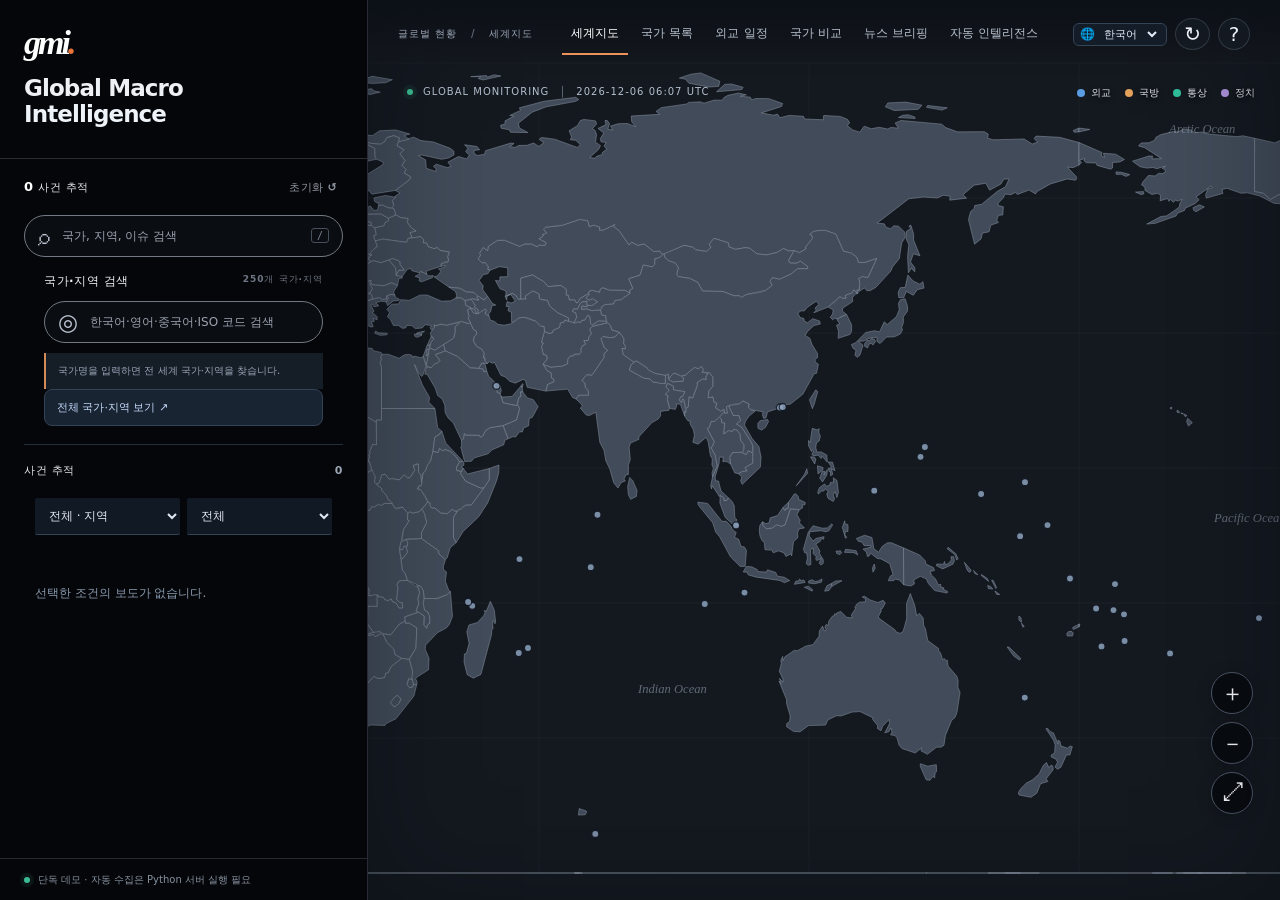
==== commit 0b1533a2: "Add files via upload" ====
--- a/index.html
+++ b/index.html
@@ -815,5 +815,6 @@
   <script src="./country-catalog.js"></script>
   <script src="./app.js"></script>
   <script src="./enhancements.js"></script>
+  <script src="./refinements.js"></script>
 </body>
 </html>
--- a/styles.css
+++ b/styles.css
@@ -30,3 +30,58 @@
 @media(max-width:760px){.header-actions{gap:3px!important}.gmi-lang-select{margin-right:4px}.gmi-chart{height:310px}}
 .gmi-country-action,.gmi-event-action{background:none;border:0;color:#d8e7f7;text-align:left;cursor:pointer;padding:0;font-size:11px;line-height:1.5}.gmi-country-action:hover,.gmi-event-action:hover{text-decoration:underline;color:#fff}.gmi-event-action{min-width:190px}.gmi-full-brief{grid-template-columns:repeat(2,minmax(0,1fr))}.gmi-full-brief .gmi-brief-card{min-height:160px}
 @media(max-width:740px){.gmi-full-brief{grid-template-columns:1fr}}
+
+/* ───── GMI v4 editorial redesign ───── */
+:root{--v4-background:#0c1118;--v4-text:#e5ebf3;--v4-muted:#94a7bc;--v4-rule:rgba(171,187,202,.17)}
+#sidebarEvents{padding:0 3px 30px}
+#sidebarEvents .v4-event-filter{display:grid;grid-template-columns:1fr 1fr;gap:7px;margin:4px 8px 19px}
+#sidebarEvents .v4-event-filter select,.v4-country-controls input,.v4-country-controls select,.v4-news-select,.v4-market-select select{background:#111925;border:0;border-bottom:1px solid #344354;border-radius:2px;color:#e1e9f3;padding:10px;font-size:12px;min-width:0;width:100%}
+#sidebarEvents .v4-event-region{margin:19px 10px 5px;padding-top:11px;border-top:1px solid var(--v4-rule);color:#9fb7cb;letter-spacing:.12em;font-size:10px;text-transform:uppercase}
+#sidebarEvents .v4-event{border:0;background:transparent;width:100%;display:grid;grid-template-columns:8px minmax(0,1fr);gap:11px;align-items:start;text-align:left;color:#e1e7ef;line-height:1.5;font-size:11px;padding:9px 10px;cursor:pointer}
+#sidebarEvents .v4-event:hover,#sidebarEvents .v4-quick-country:hover,.v4-country:hover{background:rgba(173,191,212,.065)}
+#sidebarEvents .v4-event i{display:block;border-radius:50%;width:7px;height:7px;margin-top:5px}
+#sidebarEvents .v4-event span{display:-webkit-box;-webkit-line-clamp:2;-webkit-box-orient:vertical;overflow:hidden}
+#sidebarEvents .v4-more{background:none;border:0;border-top:1px solid var(--v4-rule);color:#d2ad8d;margin:10px 8px;padding:13px 5px;width:calc(100% - 16px);text-align:left;cursor:pointer}
+#sidebarEvents .v4-more span{color:#718396;margin-left:7px}
+.v4-subtle{color:#889aaf;padding:14px 8px;font-size:12px}
+.v4-quick-country{background:none;color:#e9edf2;border:0;width:100%;text-align:left;display:flex;gap:9px;justify-content:space-between;padding:8px 5px;cursor:pointer}.v4-quick-country small{color:#8294a7}
+/* Remove duplicate bulky checkbox filters. New filters live adjacent to the event index. */
+.sidebar-scroll>.filter-section{display:none}
+.sidebar-divider{display:none}
+/* Country atlas – spacious rows, national flags, continent headers, no tile-box grid */
+.v4-heading{border-bottom:1px solid var(--v4-rule);padding-bottom:20px;margin-bottom:22px}.v4-heading p{color:#91a3b8}
+.v4-country-controls{display:grid;grid-template-columns:minmax(230px,2fr) minmax(130px,1fr);gap:18px;margin:10px 0 31px}
+.v4-directory{display:block;width:100%}.v4-continent{margin:0 0 35px}.v4-continent-head{display:flex;justify-content:space-between;align-items:baseline;border-bottom:1px solid var(--v4-rule);padding:4px 0 13px;margin-bottom:8px}
+.v4-continent-head h3{color:#f4f1ef;font-weight:650;font-size:18px;margin:0}.v4-continent-head span{color:#8090a1;font-size:11px}
+.v4-country-grid{display:grid;grid-template-columns:repeat(auto-fit,minmax(225px,1fr));gap:0 28px}
+.v4-country{min-height:60px;display:flex;align-items:center;gap:14px;text-align:left;border:0;border-bottom:1px solid rgba(164,179,194,.095);padding:9px 3px;background:none;color:#ebedf1;cursor:pointer;border-radius:0}
+.v4-flag{font-size:24px;line-height:1;flex-shrink:0}.v4-country-copy{display:flex;flex-direction:column;gap:4px;flex:1;min-width:0}.v4-country-copy strong{font-size:13px;font-weight:560;overflow-wrap:anywhere}.v4-country-copy small{font-size:10px;color:#8e9fb1}.v4-chevron{font-size:12px;color:#738699}
+/* Country insight navigation / market section */
+.v4-tabs{display:grid!important;grid-template-columns:repeat(4,minmax(0,1fr));overflow:visible!important;gap:0}.v4-tabs .drawer-tab{font-size:11px!important;white-space:normal!important;line-height:1.45;min-height:48px;padding:8px 5px!important}
+.v4-body{padding:18px 20px 32px}.v4-market-select{display:flex;flex-direction:column;gap:7px;color:#a9bbcf;font-size:11px;margin-bottom:12px}
+.v4-market-select select{font-size:12px;color:#dce6f0;background:#121b27;border-bottom:1px solid #304052}
+.v4-no-index{color:#a4b5c5;padding:26px 0;border-bottom:1px solid var(--v4-rule);line-height:1.7}.v4-footnote{color:#7c8f9f;font-size:10px;margin-top:17px;line-height:1.65}.v4-footnote a{color:#c1a18a}
+.gmi-chart{border:0!important;border-radius:2px!important;min-height:305px!important;background:#101923!important;margin-top:5px!important}
+.gmi-intervals button{background:transparent!important;border:0!important;border-bottom:1px solid #3b4755!important;border-radius:0!important}
+.gmi-intervals button.active{color:#dca47f!important;border-bottom:2px solid #dca47f!important}
+/* Leadership portrait: no alarming red placeholder if data has not arrived. */
+.gmi-leader{background:transparent!important;border:0!important;border-top:1px solid var(--v4-rule)!important;border-radius:0!important;margin-top:16px!important;padding:18px 0 4px!important}
+.gmi-leader-photo{background:#222e3a!important;width:94px!important;min-width:94px!important;height:114px!important}.gmi-photo-placeholder{color:#6c829b!important}
+/* Analytical time-series in thin, editorial 2-column strips */
+.v4-loading{color:#a1b3c8;font-size:12px;padding:20px 0;display:flex;gap:9px;align-items:center;line-height:1.7}
+.v4-metrics-grid{display:grid;grid-template-columns:repeat(2,minmax(0,1fr));gap:0 23px}.v4-metric{padding:20px 0 15px;border-bottom:1px solid var(--v4-rule);min-width:0}
+.v4-metric-head{display:flex;justify-content:space-between;gap:8px;color:#a7b8c9;font-size:11px}.v4-year{font-size:10px;color:#8195aa;flex-shrink:0}.v4-metric-value{margin:11px 0 9px;font-size:23px;font-weight:570;letter-spacing:-.035em}.v4-spark{width:100%;height:66px}.v4-spark-empty{height:66px;color:#718294;padding-top:20px}
+/* News briefs become an editorial feed, not repeated rectangles. */
+.v4-news-sections{display:block}.v4-news-section{border:0!important;background:transparent!important;border-top:1px solid var(--v4-rule)!important;padding:21px 0 14px!important;border-radius:0!important;margin:0!important}
+.v4-section-title{display:flex;align-items:center;gap:9px;margin-bottom:14px}.v4-section-title>span{width:8px;height:8px;border-radius:50%}.v4-section-title h3{font-size:15px;font-weight:620;margin:0}
+.v4-article{margin-bottom:18px;padding-bottom:16px;border-bottom:1px solid rgba(158,176,195,.08)}.v4-article-byline{font-size:10px;color:#8fa0b2;display:flex;gap:7px;margin-bottom:6px}.v4-article>a{display:block;color:#e4eaf0;text-decoration:none;font-size:13px;line-height:1.55;font-weight:600;overflow-wrap:anywhere}.v4-article>a:hover{text-decoration:underline}.v4-article>p{color:#b4c3d0;font-size:12px;line-height:1.7;margin:8px 0 0}.v4-impact{margin-top:8px;color:#b9c8d5;font-size:11px;line-height:1.55}.v4-impact b{color:#d4a77e;margin-right:6px}.v4-news-placeholder{font-size:11px;color:#8195a8;padding:8px 0}
+.v4-section-label{font-size:13px;font-weight:600;line-height:1.5;margin-bottom:17px;color:#e3e9f0}
+.v4-intel-row{border-bottom:1px solid var(--v4-rule);padding:13px 0 17px}.v4-intel-meta{font-size:10px;color:#bb9a82;display:flex;justify-content:space-between;gap:14px;margin-bottom:7px}.v4-intel-meta time{color:#9aadc0}.v4-intel-row a{color:#e0e7ef;font-weight:550;font-size:12px;text-decoration:none;line-height:1.5;display:block}.v4-intel-row a:hover{text-decoration:underline}.v4-intel-row small{display:block;color:#8a9eb0;font-size:10px;margin-top:7px}
+.gmi-brief-grid{display:block!important}.gmi-brief-card{border:0!important;background:none!important}
+.workspace-inner>.panel{background:transparent!important;border:0!important;padding:6px 0!important}.workspace-inner .workspace-header{background:transparent!important}
+@media(max-width:700px){.v4-country-controls{grid-template-columns:1fr}.v4-metrics-grid{gap:0 13px}.v4-body{padding:15px 14px}.v4-tabs .drawer-tab{font-size:10px!important}.v4-country-grid{grid-template-columns:repeat(auto-fit,minmax(160px,1fr))}}
+.v4-compare-current{display:flex;flex-wrap:wrap;gap:12px;margin-bottom:15px}.v4-compare-current button{border:0;border-bottom:1px solid #846853;background:transparent;color:#e9e8e7;padding:8px 2px;cursor:pointer}.compare-selector{display:block!important;max-height:none!important;overflow:visible!important}.compare-selector>select{background:#101925;color:#e5ebf2;border:0;border-bottom:1px solid #465369;padding:10px;min-width:min(340px,100%)}
+.v4-officials-mini{margin-top:15px;border-top:1px solid var(--v4-rule);padding:12px 0 7px}.v4-official-title{font-size:10px;color:#b2c1d1;font-weight:600;line-height:1.6;margin-bottom:9px}.v4-official-title small{font-weight:400;color:#73899d;padding-left:10px}.v4-office-grid{display:grid;grid-template-columns:repeat(2,minmax(0,1fr));gap:14px}.v4-office-grid a{color:#dce5ee;text-decoration:none;min-width:0;display:flex;flex-direction:column;gap:3px}.v4-office-grid a:hover{text-decoration:underline}.v4-office-grid small{color:#97a8ba;font-size:10px}.v4-office-grid strong{font-size:12px;font-weight:550;overflow-wrap:anywhere}
+
+/* Reduce extraneous slogans and terminal chrome in the public research UI. */
+.brand p,.brand .version-tag{display:none!important}.brand h1{margin-top:15px}.v4-photo-credit{font-size:8px!important;line-height:1.4;max-width:100%;white-space:normal}
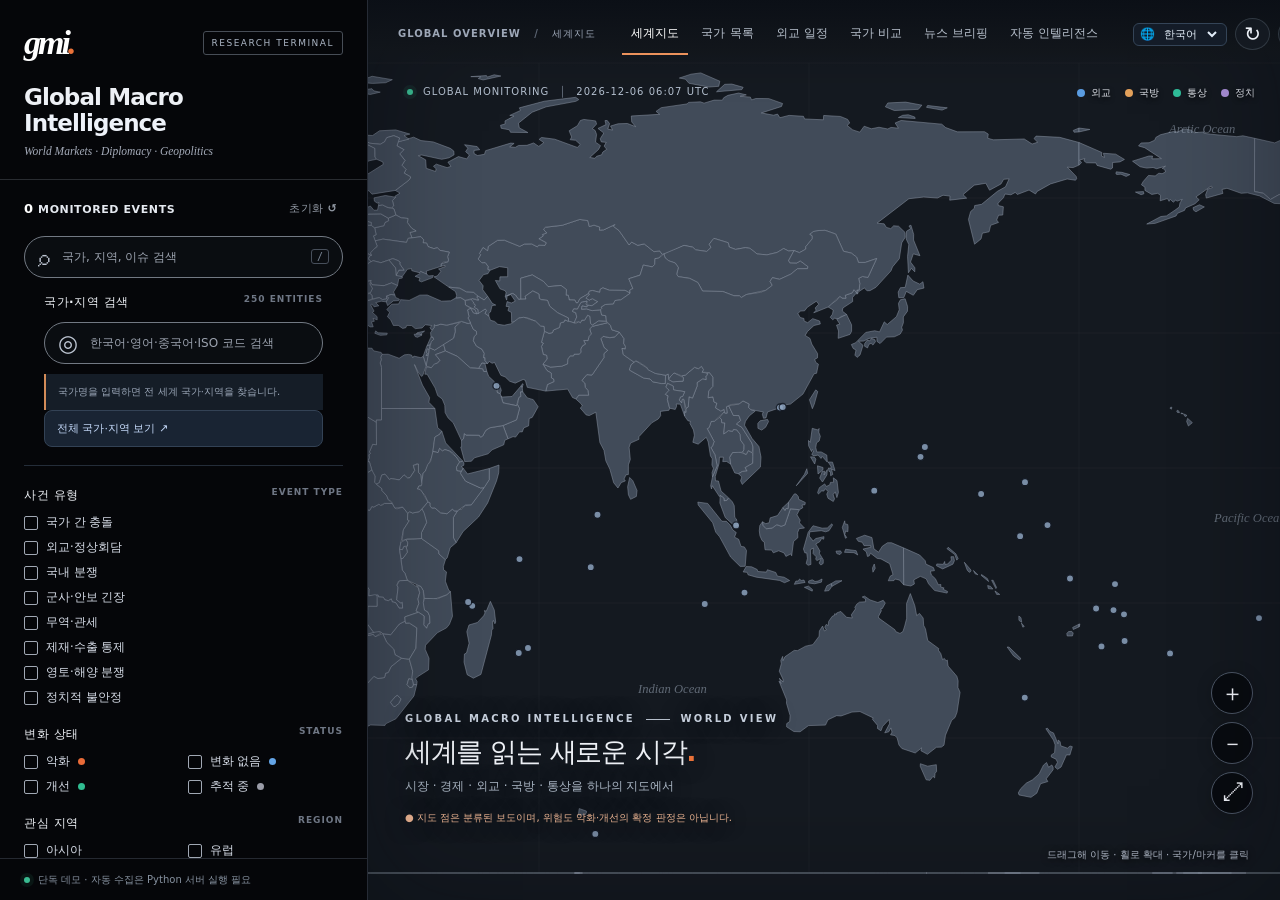
==== commit 063b96c0: "Add files via upload" ====
--- a/index.html
+++ b/index.html
@@ -815,6 +815,5 @@
   <script src="./country-catalog.js"></script>
   <script src="./app.js"></script>
   <script src="./enhancements.js"></script>
-  <script src="./refinements.js"></script>
 </body>
 </html>
--- a/styles.css
+++ b/styles.css
@@ -30,58 +30,3 @@
 @media(max-width:760px){.header-actions{gap:3px!important}.gmi-lang-select{margin-right:4px}.gmi-chart{height:310px}}
 .gmi-country-action,.gmi-event-action{background:none;border:0;color:#d8e7f7;text-align:left;cursor:pointer;padding:0;font-size:11px;line-height:1.5}.gmi-country-action:hover,.gmi-event-action:hover{text-decoration:underline;color:#fff}.gmi-event-action{min-width:190px}.gmi-full-brief{grid-template-columns:repeat(2,minmax(0,1fr))}.gmi-full-brief .gmi-brief-card{min-height:160px}
 @media(max-width:740px){.gmi-full-brief{grid-template-columns:1fr}}
-
-/* ───── GMI v4 editorial redesign ───── */
-:root{--v4-background:#0c1118;--v4-text:#e5ebf3;--v4-muted:#94a7bc;--v4-rule:rgba(171,187,202,.17)}
-#sidebarEvents{padding:0 3px 30px}
-#sidebarEvents .v4-event-filter{display:grid;grid-template-columns:1fr 1fr;gap:7px;margin:4px 8px 19px}
-#sidebarEvents .v4-event-filter select,.v4-country-controls input,.v4-country-controls select,.v4-news-select,.v4-market-select select{background:#111925;border:0;border-bottom:1px solid #344354;border-radius:2px;color:#e1e9f3;padding:10px;font-size:12px;min-width:0;width:100%}
-#sidebarEvents .v4-event-region{margin:19px 10px 5px;padding-top:11px;border-top:1px solid var(--v4-rule);color:#9fb7cb;letter-spacing:.12em;font-size:10px;text-transform:uppercase}
-#sidebarEvents .v4-event{border:0;background:transparent;width:100%;display:grid;grid-template-columns:8px minmax(0,1fr);gap:11px;align-items:start;text-align:left;color:#e1e7ef;line-height:1.5;font-size:11px;padding:9px 10px;cursor:pointer}
-#sidebarEvents .v4-event:hover,#sidebarEvents .v4-quick-country:hover,.v4-country:hover{background:rgba(173,191,212,.065)}
-#sidebarEvents .v4-event i{display:block;border-radius:50%;width:7px;height:7px;margin-top:5px}
-#sidebarEvents .v4-event span{display:-webkit-box;-webkit-line-clamp:2;-webkit-box-orient:vertical;overflow:hidden}
-#sidebarEvents .v4-more{background:none;border:0;border-top:1px solid var(--v4-rule);color:#d2ad8d;margin:10px 8px;padding:13px 5px;width:calc(100% - 16px);text-align:left;cursor:pointer}
-#sidebarEvents .v4-more span{color:#718396;margin-left:7px}
-.v4-subtle{color:#889aaf;padding:14px 8px;font-size:12px}
-.v4-quick-country{background:none;color:#e9edf2;border:0;width:100%;text-align:left;display:flex;gap:9px;justify-content:space-between;padding:8px 5px;cursor:pointer}.v4-quick-country small{color:#8294a7}
-/* Remove duplicate bulky checkbox filters. New filters live adjacent to the event index. */
-.sidebar-scroll>.filter-section{display:none}
-.sidebar-divider{display:none}
-/* Country atlas – spacious rows, national flags, continent headers, no tile-box grid */
-.v4-heading{border-bottom:1px solid var(--v4-rule);padding-bottom:20px;margin-bottom:22px}.v4-heading p{color:#91a3b8}
-.v4-country-controls{display:grid;grid-template-columns:minmax(230px,2fr) minmax(130px,1fr);gap:18px;margin:10px 0 31px}
-.v4-directory{display:block;width:100%}.v4-continent{margin:0 0 35px}.v4-continent-head{display:flex;justify-content:space-between;align-items:baseline;border-bottom:1px solid var(--v4-rule);padding:4px 0 13px;margin-bottom:8px}
-.v4-continent-head h3{color:#f4f1ef;font-weight:650;font-size:18px;margin:0}.v4-continent-head span{color:#8090a1;font-size:11px}
-.v4-country-grid{display:grid;grid-template-columns:repeat(auto-fit,minmax(225px,1fr));gap:0 28px}
-.v4-country{min-height:60px;display:flex;align-items:center;gap:14px;text-align:left;border:0;border-bottom:1px solid rgba(164,179,194,.095);padding:9px 3px;background:none;color:#ebedf1;cursor:pointer;border-radius:0}
-.v4-flag{font-size:24px;line-height:1;flex-shrink:0}.v4-country-copy{display:flex;flex-direction:column;gap:4px;flex:1;min-width:0}.v4-country-copy strong{font-size:13px;font-weight:560;overflow-wrap:anywhere}.v4-country-copy small{font-size:10px;color:#8e9fb1}.v4-chevron{font-size:12px;color:#738699}
-/* Country insight navigation / market section */
-.v4-tabs{display:grid!important;grid-template-columns:repeat(4,minmax(0,1fr));overflow:visible!important;gap:0}.v4-tabs .drawer-tab{font-size:11px!important;white-space:normal!important;line-height:1.45;min-height:48px;padding:8px 5px!important}
-.v4-body{padding:18px 20px 32px}.v4-market-select{display:flex;flex-direction:column;gap:7px;color:#a9bbcf;font-size:11px;margin-bottom:12px}
-.v4-market-select select{font-size:12px;color:#dce6f0;background:#121b27;border-bottom:1px solid #304052}
-.v4-no-index{color:#a4b5c5;padding:26px 0;border-bottom:1px solid var(--v4-rule);line-height:1.7}.v4-footnote{color:#7c8f9f;font-size:10px;margin-top:17px;line-height:1.65}.v4-footnote a{color:#c1a18a}
-.gmi-chart{border:0!important;border-radius:2px!important;min-height:305px!important;background:#101923!important;margin-top:5px!important}
-.gmi-intervals button{background:transparent!important;border:0!important;border-bottom:1px solid #3b4755!important;border-radius:0!important}
-.gmi-intervals button.active{color:#dca47f!important;border-bottom:2px solid #dca47f!important}
-/* Leadership portrait: no alarming red placeholder if data has not arrived. */
-.gmi-leader{background:transparent!important;border:0!important;border-top:1px solid var(--v4-rule)!important;border-radius:0!important;margin-top:16px!important;padding:18px 0 4px!important}
-.gmi-leader-photo{background:#222e3a!important;width:94px!important;min-width:94px!important;height:114px!important}.gmi-photo-placeholder{color:#6c829b!important}
-/* Analytical time-series in thin, editorial 2-column strips */
-.v4-loading{color:#a1b3c8;font-size:12px;padding:20px 0;display:flex;gap:9px;align-items:center;line-height:1.7}
-.v4-metrics-grid{display:grid;grid-template-columns:repeat(2,minmax(0,1fr));gap:0 23px}.v4-metric{padding:20px 0 15px;border-bottom:1px solid var(--v4-rule);min-width:0}
-.v4-metric-head{display:flex;justify-content:space-between;gap:8px;color:#a7b8c9;font-size:11px}.v4-year{font-size:10px;color:#8195aa;flex-shrink:0}.v4-metric-value{margin:11px 0 9px;font-size:23px;font-weight:570;letter-spacing:-.035em}.v4-spark{width:100%;height:66px}.v4-spark-empty{height:66px;color:#718294;padding-top:20px}
-/* News briefs become an editorial feed, not repeated rectangles. */
-.v4-news-sections{display:block}.v4-news-section{border:0!important;background:transparent!important;border-top:1px solid var(--v4-rule)!important;padding:21px 0 14px!important;border-radius:0!important;margin:0!important}
-.v4-section-title{display:flex;align-items:center;gap:9px;margin-bottom:14px}.v4-section-title>span{width:8px;height:8px;border-radius:50%}.v4-section-title h3{font-size:15px;font-weight:620;margin:0}
-.v4-article{margin-bottom:18px;padding-bottom:16px;border-bottom:1px solid rgba(158,176,195,.08)}.v4-article-byline{font-size:10px;color:#8fa0b2;display:flex;gap:7px;margin-bottom:6px}.v4-article>a{display:block;color:#e4eaf0;text-decoration:none;font-size:13px;line-height:1.55;font-weight:600;overflow-wrap:anywhere}.v4-article>a:hover{text-decoration:underline}.v4-article>p{color:#b4c3d0;font-size:12px;line-height:1.7;margin:8px 0 0}.v4-impact{margin-top:8px;color:#b9c8d5;font-size:11px;line-height:1.55}.v4-impact b{color:#d4a77e;margin-right:6px}.v4-news-placeholder{font-size:11px;color:#8195a8;padding:8px 0}
-.v4-section-label{font-size:13px;font-weight:600;line-height:1.5;margin-bottom:17px;color:#e3e9f0}
-.v4-intel-row{border-bottom:1px solid var(--v4-rule);padding:13px 0 17px}.v4-intel-meta{font-size:10px;color:#bb9a82;display:flex;justify-content:space-between;gap:14px;margin-bottom:7px}.v4-intel-meta time{color:#9aadc0}.v4-intel-row a{color:#e0e7ef;font-weight:550;font-size:12px;text-decoration:none;line-height:1.5;display:block}.v4-intel-row a:hover{text-decoration:underline}.v4-intel-row small{display:block;color:#8a9eb0;font-size:10px;margin-top:7px}
-.gmi-brief-grid{display:block!important}.gmi-brief-card{border:0!important;background:none!important}
-.workspace-inner>.panel{background:transparent!important;border:0!important;padding:6px 0!important}.workspace-inner .workspace-header{background:transparent!important}
-@media(max-width:700px){.v4-country-controls{grid-template-columns:1fr}.v4-metrics-grid{gap:0 13px}.v4-body{padding:15px 14px}.v4-tabs .drawer-tab{font-size:10px!important}.v4-country-grid{grid-template-columns:repeat(auto-fit,minmax(160px,1fr))}}
-.v4-compare-current{display:flex;flex-wrap:wrap;gap:12px;margin-bottom:15px}.v4-compare-current button{border:0;border-bottom:1px solid #846853;background:transparent;color:#e9e8e7;padding:8px 2px;cursor:pointer}.compare-selector{display:block!important;max-height:none!important;overflow:visible!important}.compare-selector>select{background:#101925;color:#e5ebf2;border:0;border-bottom:1px solid #465369;padding:10px;min-width:min(340px,100%)}
-.v4-officials-mini{margin-top:15px;border-top:1px solid var(--v4-rule);padding:12px 0 7px}.v4-official-title{font-size:10px;color:#b2c1d1;font-weight:600;line-height:1.6;margin-bottom:9px}.v4-official-title small{font-weight:400;color:#73899d;padding-left:10px}.v4-office-grid{display:grid;grid-template-columns:repeat(2,minmax(0,1fr));gap:14px}.v4-office-grid a{color:#dce5ee;text-decoration:none;min-width:0;display:flex;flex-direction:column;gap:3px}.v4-office-grid a:hover{text-decoration:underline}.v4-office-grid small{color:#97a8ba;font-size:10px}.v4-office-grid strong{font-size:12px;font-weight:550;overflow-wrap:anywhere}
-
-/* Reduce extraneous slogans and terminal chrome in the public research UI. */
-.brand p,.brand .version-tag{display:none!important}.brand h1{margin-top:15px}.v4-photo-credit{font-size:8px!important;line-height:1.4;max-width:100%;white-space:normal}
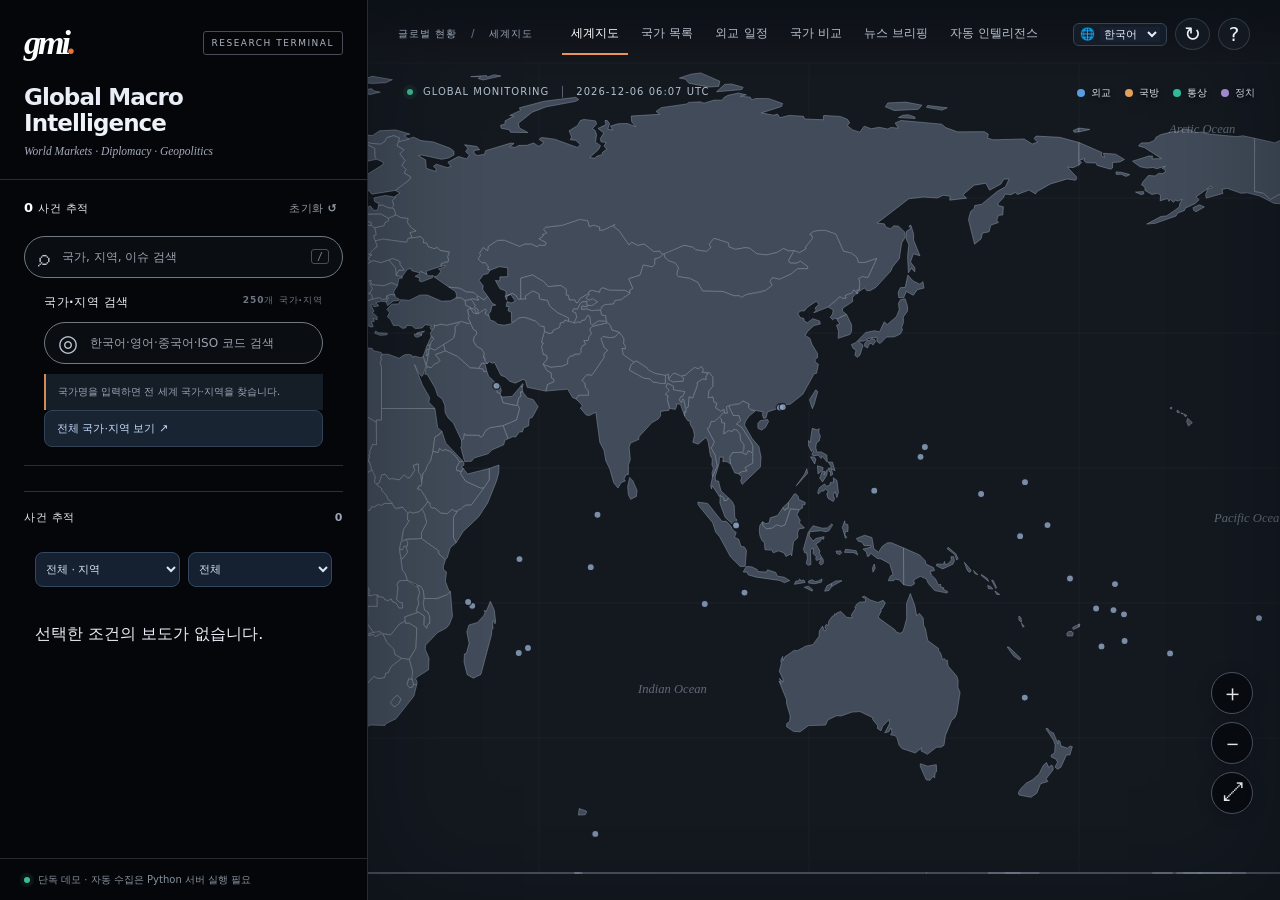
==== commit c69dc5ec: "Add files via upload" ====
--- a/index.html
+++ b/index.html
@@ -6,7 +6,9 @@
   <meta name="theme-color" content="#0b0e13" />
   <meta name="description" content="국가별 거시경제, 외교 일정, 금융시장, 지정학적 사건을 한 곳에서 분석하는 인터랙티브 세계지도 플랫폼" />
   <title>GMI — Global Macro Intelligence</title>
-  <link rel="stylesheet" href="./styles.css" />
+  <link rel="stylesheet" href="./styles.css?v=5" />
+  <link rel="stylesheet" href="./v5-repair.css?v=5" />
+  <link rel="stylesheet" href="./v6-fix.css?v=6" />
 </head>
 <body>
   <div id="app">
@@ -815,5 +817,8 @@
   <script src="./country-catalog.js"></script>
   <script src="./app.js"></script>
   <script src="./enhancements.js"></script>
+  <script src="./refinements.js"></script>
+  <script src="./v5-repair.js?v=5"></script>
+  <script src="./v6-fix.js?v=6"></script>
 </body>
 </html>
--- a/styles.css
+++ b/styles.css
@@ -30,3 +30,4 @@
 @media(max-width:760px){.header-actions{gap:3px!important}.gmi-lang-select{margin-right:4px}.gmi-chart{height:310px}}
 .gmi-country-action,.gmi-event-action{background:none;border:0;color:#d8e7f7;text-align:left;cursor:pointer;padding:0;font-size:11px;line-height:1.5}.gmi-country-action:hover,.gmi-event-action:hover{text-decoration:underline;color:#fff}.gmi-event-action{min-width:190px}.gmi-full-brief{grid-template-columns:repeat(2,minmax(0,1fr))}.gmi-full-brief .gmi-brief-card{min-height:160px}
 @media(max-width:740px){.gmi-full-brief{grid-template-columns:1fr}}
+
--- a/v5-repair.css
+++ b/v5-repair.css
@@ -0,0 +1,114 @@
+/* GMI v5 • Restore the v3 dark-card visual language. Stable styles for every v4-generated control. */
+:root{--v5-bg:#0b1018;--v5-panel:#121b28;--v5-panel-hi:#172335;--v5-border:#314157;--v5-faint:#7185a0;--v5-ink:#e8edf6;--v5-accent:#d39c77}
+html,body,#app{background:var(--v5-bg);color:var(--v5-ink)}
+button,select,input,textarea{font-family:Inter,system-ui,-apple-system,"Segoe UI","Noto Sans KR",sans-serif}
+button{cursor:pointer}
+button:focus-visible,select:focus-visible,input:focus-visible{outline:2px solid #e9aa80;outline-offset:2px}
+button,select,input{min-width:0}
+select,select option{background-color:#172131!important;color:#e6eff9!important}
+/* Sidebar • visually separate filtering from the events and preserve compact typography. */
+.sidebar-scroll>.filter-section{display:none!important}
+#sidebarEvents{padding:4px 11px 28px!important}
+#sidebarEvents .v4-event-filter{display:grid!important;grid-template-columns:1fr 1fr!important;gap:8px!important;margin:7px 0 16px!important}
+#sidebarEvents .v4-event-filter select{min-width:0;width:100%;background:#152131!important;color:#dae6f4!important;border:1px solid #35475e!important;border-radius:8px!important;padding:9px 6px!important;font-size:11px!important;line-height:1.4}
+#sidebarEvents .v4-event-region{font-size:10px;letter-spacing:.11em;text-transform:uppercase;color:#a9bfd6;margin:17px 0 7px;border-bottom:1px solid #28394c;padding-bottom:7px}
+#sidebarEvents .v4-event{width:100%;display:grid;grid-template-columns:8px minmax(0,1fr);gap:10px;align-items:start;text-align:left;padding:10px 9px;margin:4px 0;background:#111b29;color:#e2ebf5;border:1px solid #283c50;border-radius:8px;font-size:11px;line-height:1.55}
+#sidebarEvents .v4-event:hover{background:#1c2a3a;border-color:#52627a}
+#sidebarEvents .v4-event>i{width:7px;height:7px;border-radius:50%;margin-top:5px}
+#sidebarEvents .v4-event>span{display:-webkit-box;-webkit-line-clamp:3;-webkit-box-orient:vertical;overflow:hidden;overflow-wrap:anywhere}
+#sidebarEvents .v4-more{display:block;text-align:center;padding:11px;background:#172435;border:1px solid #35465a;color:#d9e8f8;border-radius:8px;margin:12px 0;width:100%;font-size:11px}
+#sidebarEvents .v4-more:hover{background:#263448}
+.v4-quick-country{display:flex;align-items:center;justify-content:space-between;gap:10px;width:100%;color:#eef5ff;background:#151e2b;border:1px solid #334355;padding:9px 12px;border-radius:8px;text-align:left;margin:4px 0;font-size:12px}
+.v4-quick-country small{font-size:10px;color:#9fb0c4}
+/* Country directory • bordered, grouped, readable grid */
+.v4-heading{padding:0 0 19px;margin-bottom:21px;border-bottom:1px solid #2e3e52}
+.v4-heading .eyebrow{color:#b0bac8;font-size:10px;letter-spacing:.12em}
+.v4-heading p{color:#92a8be;font-size:12px;margin-top:7px}
+.v4-country-controls{display:grid;grid-template-columns:minmax(210px,2fr) minmax(160px,1fr);gap:12px;margin:0 0 24px}
+.v4-country-controls input,.v4-country-controls select,.v4-news-select{color:#eaf1fa!important;background:#151f2e!important;border:1px solid #3a4c63!important;padding:12px!important;border-radius:8px!important;font-size:12px!important;height:42px;max-width:100%;min-width:0}
+.v4-directory{display:flex;flex-direction:column;gap:22px;min-width:0}
+.v4-continent{border:1px solid #2e4055;background:#0f1723;border-radius:12px;padding:15px 16px 17px;min-width:0}
+.v4-continent-head{display:flex;align-items:center;justify-content:space-between;margin-bottom:14px;border-bottom:1px solid #2a3a4c;padding:0 0 12px}
+.v4-continent-head h3{font-size:17px;font-weight:700;margin:0;color:#f3f6fb}
+.v4-continent-head span{color:#a5b7cc;font-size:11px;border:1px solid #3a4960;border-radius:15px;padding:2px 8px}
+.v4-country-grid{display:grid;grid-template-columns:repeat(3,minmax(0,1fr));gap:7px;min-width:0}
+.v4-country{min-width:0;width:100%;background:#152130!important;border:1px solid #32455c!important;border-radius:8px!important;color:#e6eef7!important;display:flex;align-items:center;gap:10px;text-align:left;padding:10px 11px;min-height:57px}
+.v4-country:hover{background:#223247!important;border-color:#62758b!important}
+.v4-flag{font-size:22px;flex-shrink:0;line-height:1}
+.v4-country-copy{display:flex;flex:1;min-width:0;flex-direction:column;gap:3px}
+.v4-country-copy strong{font-size:12px;color:#f1f5fa;font-weight:650;line-height:1.45;overflow-wrap:anywhere}
+.v4-country-copy small{font-size:10px;color:#8fa6bf;line-height:1.3}
+.v4-chevron{color:#e0ad84;font-size:12px;flex-shrink:0}
+/* Drawer • 4 distinct tabs, original cohesive panel and leader card. */
+.v4-tabs{display:grid!important;grid-template-columns:repeat(4,minmax(0,1fr));gap:3px;padding:0 10px;background:#101825;border-bottom:1px solid #314258;overflow:visible!important}
+.v4-tabs .drawer-tab{color:#a6b7cc!important;background:transparent!important;border:0!important;border-bottom:2px solid transparent!important;min-width:0;min-height:50px;white-space:normal!important;word-break:keep-all;padding:8px 4px!important;line-height:1.35;font-size:11px!important}
+.v4-tabs .drawer-tab.active{color:#f2f6fb!important;border-bottom-color:#e2a37d!important;font-weight:700}
+.v4-body{padding:19px 18px 26px;overflow-x:hidden}
+.gmi-leader{display:flex!important;align-items:start;gap:12px;border:1px solid #36465c!important;background:#142031!important;border-radius:9px!important;padding:12px!important;margin:15px 0 0!important}
+.gmi-leader-photo{width:98px!important;min-width:98px!important;height:116px!important;background:#26364b!important;border-radius:6px!important}
+.gmi-photo-placeholder{color:#869aaf!important}
+.gmi-leader-name{color:#fff}
+.v4-officials-mini{background:#111c2b;border:1px solid #30435a;border-radius:9px;margin-top:12px;padding:13px}
+.v4-official-title{color:#b4c8de;font-size:11px;margin-bottom:12px;font-weight:650;line-height:1.5}
+.v4-official-title small{font-size:10px;color:#8b9db2;margin-left:7px}
+.v4-office-grid{display:grid;grid-template-columns:repeat(2,minmax(0,1fr));gap:8px}
+.v4-office-grid a{display:flex;flex-direction:column;gap:5px;padding:10px;border:1px solid #304257;border-radius:7px;background:#172337;color:#e8f2ff;text-decoration:none;min-width:0}
+.v4-office-grid a:hover{border-color:#526883}
+.v4-office-grid small{color:#98abc0;font-size:10px}
+.v4-office-grid strong{font-size:12px;font-weight:620;overflow-wrap:anywhere}
+.v4-section-label{font-size:13px;font-weight:750;margin-bottom:15px;color:#e6eef8}
+.v4-market-select{display:flex;flex-direction:column;gap:7px;margin-bottom:12px}
+.v4-market-select label{font-size:11px;color:#a5b7ca}
+.v4-market-select select{width:100%;background:#152335!important;color:#e6eff9!important;border:1px solid #3b4b5e!important;border-radius:8px!important;padding:11px!important;font-size:12px!important}
+.gmi-intervals{display:flex;gap:6px!important;margin:10px 0 14px!important}
+.gmi-intervals button{flex:1;background:#1a283a!important;color:#acc0d6!important;border:1px solid #33495e!important;border-radius:7px!important;font-size:11px!important;padding:10px 0!important}
+.gmi-intervals button.active{background:#b87856!important;color:#fff!important;border-color:#b87856!important}
+.gmi-chart{background:#0f1926!important;border:1px solid #36485e!important;border-radius:9px!important;min-height:325px!important;overflow:hidden!important}
+.v4-no-index{background:#132032;border:1px solid #32465e;border-radius:9px;color:#acbdd2;padding:23px;line-height:1.65;font-size:12px}
+.v4-footnote{color:#8c9fb4;font-size:10px;line-height:1.65;margin-top:14px}
+.v4-footnote a{color:#a9ccef}
+.v5-state,.v4-loading{display:flex;align-items:center;gap:9px;min-height:72px;padding:20px;background:#101c2b;border:1px solid #304257;border-radius:9px;font-size:12px;line-height:1.6;color:#bfd0e4}
+/* Macro metrics • exactly six indicators in balanced, clearly outlined cards. */
+.v5-metrics-grid{display:grid;grid-template-columns:repeat(2,minmax(0,1fr));gap:11px;min-width:0}
+.v5-metric{background:#131e2d;border:1px solid #34465c;border-radius:10px;min-width:0;padding:14px 13px 8px;overflow:hidden}
+.v5-metric-title{display:flex;justify-content:space-between;align-items:flex-start;gap:8px;min-height:35px}
+.v5-metric-title strong{font-size:11px;line-height:1.55;color:#afc3da;font-weight:700;word-break:keep-all}
+.v5-metric-title span{font-size:10px;color:#748ba4;flex-shrink:0;margin-top:2px}
+.v5-metric-value{font-size:19px;line-height:1.4;font-weight:760;color:#fff;white-space:nowrap;letter-spacing:-.03em;margin:2px 0 6px;font-variant-numeric:tabular-nums}
+.v5-spark{width:100%;max-width:100%;height:105px;display:block}
+.v5-spark-none{font-size:10px;height:105px;display:flex;align-items:center;color:#7c91a8;line-height:1.5}
+.v5-data-attribution{font-size:10px;color:#859eb7;line-height:1.8;padding:15px 3px 0}
+.v5-data-attribution a{color:#abd4f3;text-decoration:none}
+/* News • restore clear boxed sectors, localized content, readable press bylines. */
+.v5-news-grid{display:grid;grid-template-columns:1fr;gap:12px}
+.v5-news-card{background:#121d2d;border:1px solid #33465e;border-radius:10px;padding:15px 15px 4px;min-width:0}
+.v5-news-heading{display:flex;align-items:center;gap:9px;border-bottom:1px solid #2f4359;padding-bottom:11px;margin-bottom:10px}
+.v5-news-heading i{width:9px;height:9px;border-radius:50%;flex-shrink:0}
+.v5-news-heading h3{flex:1;margin:0;color:#f2f6fb;font-size:14px;font-weight:720}
+.v5-news-heading span{font-size:10px;border:1px solid #45566e;border-radius:14px;color:#96aeca;padding:2px 8px}
+.v5-news-item{margin-bottom:14px;padding-bottom:13px;border-bottom:1px solid #2b3a4e;min-width:0}
+.v5-news-item:last-child{border-bottom:0}
+.v5-news-source{display:flex;flex-wrap:wrap;gap:5px 10px;font-size:10px;color:#88a3be;margin-bottom:7px}
+.v5-news-item>a{color:#f0f5fc;font-size:12px;line-height:1.65;font-weight:640;text-decoration:none;display:block;overflow-wrap:anywhere}
+.v5-news-item>a:hover{text-decoration:underline}
+.v5-news-item>p{color:#acbdd0;font-size:11px;line-height:1.7;margin:8px 0 0;overflow-wrap:anywhere}
+.v5-news-item .v5-news-impact{color:#d4ba9f}
+.v5-empty{font-size:12px;color:#9baabd;line-height:1.7;margin:6px 0 17px}
+/* News global workspace, high-level relations and country comparison stay dark and boxed. */
+.v4-news-select{background:#172436!important;color:#e6effc!important;border:1px solid #384b61!important;border-radius:8px!important;padding:11px!important}
+.v4-intel-list{display:grid;grid-template-columns:1fr;gap:10px}
+.v4-intel-row{border:1px solid #34485f;border-radius:8px;background:#142133;padding:13px}
+.v4-intel-meta{display:flex;justify-content:space-between;gap:15px;color:#b6a08e;font-size:10px;margin-bottom:8px}
+.v4-intel-meta time{color:#92a8c2}
+.v4-intel-row>a{font-size:12px;font-weight:600;line-height:1.6;color:#e7f1fc;text-decoration:none;display:block;overflow-wrap:anywhere}
+.v4-intel-row small{font-size:10px;color:#a0aec2;display:block;margin-top:7px}
+.v4-compare-current{display:flex;gap:8px;flex-wrap:wrap;margin-bottom:11px}
+.v4-compare-current button{background:#19283a;color:#e3edfa;border:1px solid #3d5067;padding:8px;border-radius:18px}
+.compare-selector{display:block!important;max-height:none!important;overflow:visible!important}
+#v4CompareAdd{display:block;width:min(360px,100%);padding:11px;border-radius:8px;border:1px solid #354c66;color:#e4eef9}
+/* Don’t reintroduce raw browser controls if stylesheet fails to load. */
+#directoryCountries button,#sidebarEvents button{appearance:none}
+@media (max-width:1200px){.v4-country-grid{grid-template-columns:repeat(2,minmax(0,1fr))}}
+@media (max-width:900px){.v4-country-grid{grid-template-columns:repeat(2,minmax(0,1fr))}.v5-metrics-grid{grid-template-columns:repeat(2,minmax(0,1fr))}}
+@media (max-width:760px){.v4-country-controls{grid-template-columns:1fr}.v4-country-grid{grid-template-columns:1fr}.v4-tabs .drawer-tab{font-size:10px!important}.v4-body{padding:15px 12px}.v5-metrics-grid{grid-template-columns:1fr 1fr;gap:7px}.v5-metric{padding:11px 8px 5px}.v5-metric-value{font-size:15px}.v5-spark{height:88px}.v4-office-grid{grid-template-columns:1fr}}
+@media (max-width:430px){.v5-metrics-grid{grid-template-columns:1fr 1fr}.v4-country{min-height:54px}}
--- a/v6-fix.css
+++ b/v6-fix.css
@@ -0,0 +1,22 @@
+/* Keep v5 bordered, legible visual language. */
+.v6-leadership{border:1px solid #35485e;background:#122031;border-radius:10px;padding:13px;margin-top:14px}
+.v6-leadership-heading{color:#aabed6;font-size:10px;letter-spacing:.09em;font-weight:740;margin-bottom:12px}
+.v6-leaders{display:flex;flex-direction:column;gap:11px}
+.v6-lead-person{display:flex;align-items:flex-start;gap:12px;padding:0 0 11px;border-bottom:1px solid #2a3b50;min-width:0}
+.v6-lead-person:last-of-type{border-bottom:0;padding-bottom:0}
+.v6-lead-photo{flex:none;width:72px;height:87px;border-radius:6px;background:#28394d;display:flex;align-items:center;justify-content:center;overflow:hidden}
+.v6-lead-photo img{width:100%;height:100%;object-fit:cover;object-position:top center}
+.v6-avatar-placeholder{width:100%;height:100%;align-items:center;justify-content:center;font-size:28px;color:#91a5bd}
+.v6-lead-profile{display:flex;flex-direction:column;gap:5px;min-width:0}
+.v6-lead-office{color:#d6ac8f;font-size:10px;line-height:1.3;word-break:keep-all}
+.v6-lead-profile strong{font-size:14px;color:#f3f7fd;font-weight:700;line-height:1.4;overflow-wrap:anywhere}
+.v6-lead-profile small{color:#9daec2;font-size:10px;line-height:1.35}
+.v6-lead-profile a{font-size:10px;color:#8bbfec;text-decoration:none;margin-top:2px}
+.v6-lead-pending{color:#9db4cf;font-size:11px;display:flex;align-items:center;gap:8px;min-height:45px}
+.v6-unverified{color:#8f9eb2;font-size:10px;line-height:1.5}
+.v6-loading,.v6-data-state{min-height:160px;display:flex;flex-direction:column;gap:12px;justify-content:center;align-items:center;color:#a9bdd1;font-size:12px;text-align:center;padding:20px}
+.v6-loading{flex-direction:row}
+.v6-data-state button{margin-top:5px}
+.v6-cache-note{font-size:11px;color:#e4b38d;padding:12px 5px;display:flex;gap:12px;align-items:center;justify-content:space-between}
+.v6-cache-note button{font-size:11px}
+.v6-data-muted{padding:20px;color:#93a8be}
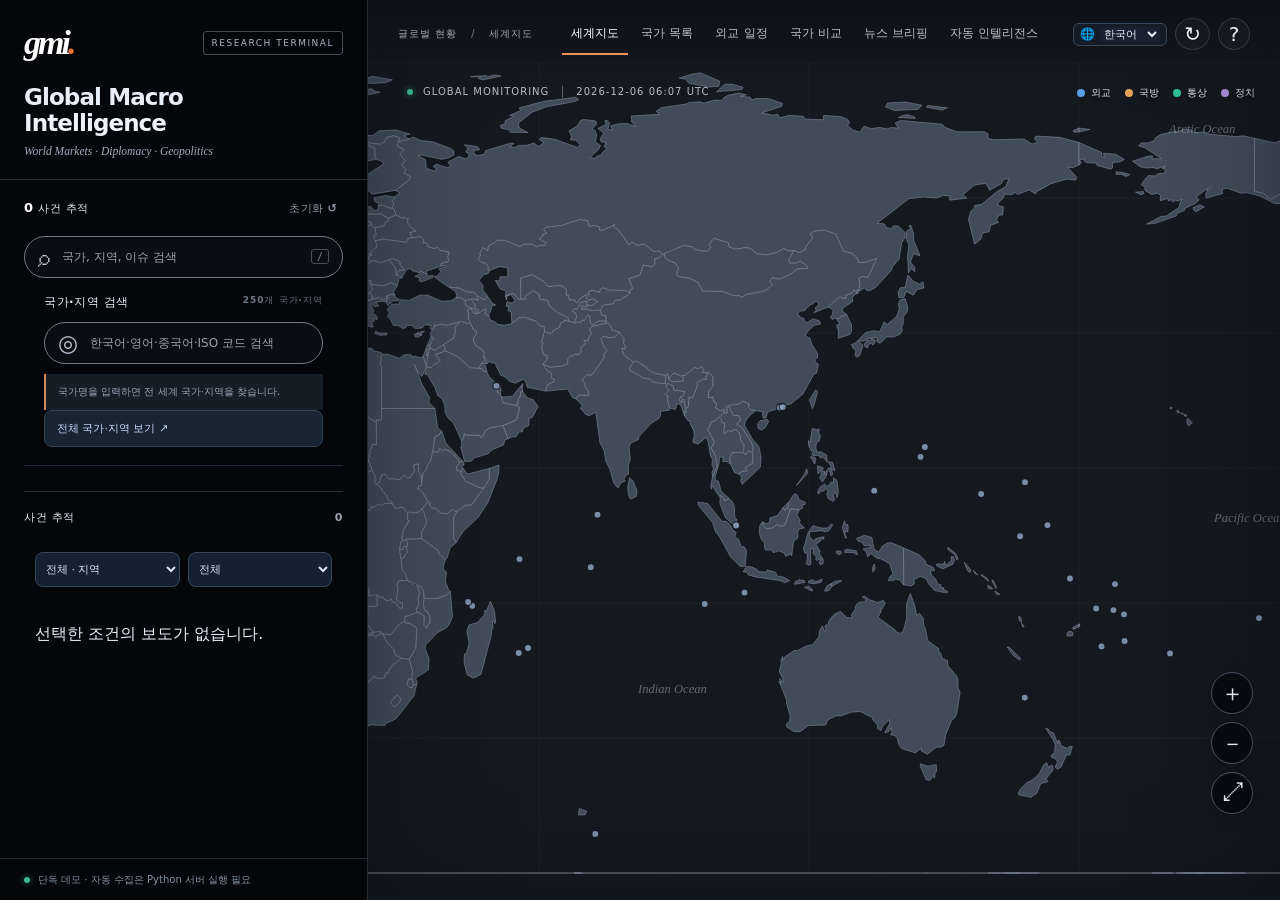
==== commit 1dae52ab: "Add files via upload" ====
--- a/index.html
+++ b/index.html
@@ -9,6 +9,8 @@
   <link rel="stylesheet" href="./styles.css?v=5" />
   <link rel="stylesheet" href="./v5-repair.css?v=5" />
   <link rel="stylesheet" href="./v6-fix.css?v=6" />
+  <link rel="stylesheet" href="./v7-politics.css?v=7" />
+<link rel="stylesheet" href="./v8-intelligence.css?v=8">
 </head>
 <body>
   <div id="app">
@@ -820,5 +822,7 @@
   <script src="./refinements.js"></script>
   <script src="./v5-repair.js?v=5"></script>
   <script src="./v6-fix.js?v=6"></script>
+  <script src="./v7-politics.js?v=7"></script>
+  <script src="./v8-intelligence.js?v=8"></script>
 </body>
 </html>
--- a/v7-politics.css
+++ b/v7-politics.css
@@ -0,0 +1,31 @@
+/* Policy & cabinet module: compatible with original dark bordered GMI visual language. */
+.v7-government{color:#edf5ff;font-size:12px;padding:6px 0 18px;line-height:1.55}
+.v7-government h3{font-size:13px;font-weight:750;letter-spacing:-.01em;margin:15px 0 10px;color:#f2f6fb}
+.v7-topline{display:flex;flex-direction:column;gap:5px;border:1px solid #35475d;background:#172437;padding:14px;border-radius:9px;margin:6px 0 14px}
+.v7-topline span{font-size:10px;color:#87a8ce;letter-spacing:.08em}
+.v7-topline strong{font-size:15px}
+.v7-leaderblock,.v7-branches section{background:#142031;border:1px solid #304158;border-radius:8px;padding:12px}
+.v7-leadergrid{display:grid;grid-template-columns:repeat(2,minmax(0,1fr));gap:7px}
+.v7-person{border:1px solid #344a60;border-radius:7px;background:#18283a;padding:10px;min-width:0;display:flex;flex-direction:column;gap:5px;overflow-wrap:anywhere}
+.v7-person b{font-size:12px;color:#fff}
+.v7-person a{font-size:10px;color:#8ebbe7}
+.v7-office{font-size:10px;color:#e9ac79}
+.v7-muted{font-size:10px;line-height:1.55;color:#a0b3c9;margin:10px 0 0}
+.v7-branches{display:grid;grid-template-columns:repeat(2,minmax(0,1fr));gap:7px}
+.v7-branches section{padding:11px}
+.v7-branches b{font-size:11px;color:#dfeefb}
+.v7-branches p{color:#aabed1;font-size:10px;margin:6px 0 0;line-height:1.55}
+.v7-divider{height:1px;background:#2b3d51;margin:18px 0}
+.v7-inline{display:flex;flex-wrap:wrap;gap:6px}
+.v7-chip{padding:5px 8px;border:1px solid #354b61;border-radius:6px;background:#162536;font-size:11px}
+.v7-actions{margin:9px 0;display:flex;gap:12px;flex-wrap:wrap}
+.v7-actions a,.v7-provenance a{color:#8bbfe6;font-size:10px;text-decoration:none}
+.v7-cabinet{max-height:460px;overflow-y:auto;border:1px solid #35475d;border-radius:8px;padding:0 10px;background:#132033}
+.v7-cabinetrow{display:grid;grid-template-columns:1fr 1fr;gap:12px;align-items:start;border-bottom:1px solid #2a3b4e;padding:10px 1px;min-width:0;font-size:11px}
+.v7-cabinetrow:last-child{border-bottom:0}
+.v7-cabinetrow span{color:#a9bdd1;overflow-wrap:anywhere}
+.v7-cabinetrow b{color:#eaf2fe;font-weight:620;overflow-wrap:anywhere}
+.v7-provenance{font-size:10px;color:#9baec1;margin-top:12px;line-height:1.8}
+.v7-working{display:flex;gap:8px;align-items:center}
+.v7-loading{display:flex;align-items:center;gap:9px;color:#9bb2cc;padding:22px 4px}
+@media(max-width:460px){.v7-branches,.v7-leadergrid{grid-template-columns:1fr}}
--- a/v8-intelligence.css
+++ b/v8-intelligence.css
@@ -0,0 +1,26 @@
+/* v8 additions preserve the v5/v6 navy outlined visual language */
+.v8-government-person,.v8-ministers{background:#142033;border:1px solid #32455c;border-radius:9px}
+.v8-gov-leaders{display:grid;grid-template-columns:repeat(2,minmax(0,1fr));gap:8px}
+.v8-government-person{min-width:0;padding:12px;display:flex;flex-direction:column;gap:8px}
+.v8-government-person small{font-size:11px;color:#e4a57a}
+.v8-government-person b{font-size:12px;overflow-wrap:anywhere;color:#eaf1fb}
+.v8-ministers{padding:2px 12px}
+.v8-minister-row{display:grid;grid-template-columns:115px minmax(0,1fr);gap:8px;align-items:start;padding:12px 0;border-bottom:1px solid #2f4053;font-size:11px}
+.v8-minister-row:last-child{border:0}
+.v8-minister-row>span{color:#9cb9d9}.v8-minister-row>div{display:flex;flex-direction:column;gap:3px;min-width:0}
+.v8-minister-row b{color:#fff;font-size:12px;font-weight:650;overflow-wrap:anywhere}.v8-minister-row small{color:#91a4b8;font-size:10px;overflow-wrap:anywhere}
+.v8-minister-row em{color:#8d9cb1;font-style:normal}
+.v8-date,.v8-small{font-size:10px;color:#98aabe;line-height:1.6;margin:8px 0 14px}
+.v8-date a{color:#9bd0ee}
+.v8-agenda h3,.v8-latest h3{font-size:13px;margin:10px 0 14px;color:#edf3fb}
+.v8-agenda{border:1px solid #304359;background:#122031;border-radius:9px;padding:15px 12px}
+.v8-agenda-row{display:grid;grid-template-columns:38% 1fr;gap:8px;padding:13px 0;border-top:1px solid #293c50}
+.v8-agenda-profile{display:flex;flex-direction:column;gap:5px;font-size:11px;min-width:0}
+.v8-agenda-profile b{color:#e3a174}.v8-agenda-profile small{overflow-wrap:anywhere;color:#dfebf9;line-height:1.5}
+.v8-agenda-detail,.v8-agenda-item{display:flex;flex-direction:column;gap:4px;font-size:11px}
+.v8-agenda-item time{color:#8dbbe6}.v8-agenda-item a{color:#91bddd}
+.v8-agenda-item em{font-size:10px;color:#caa47a;font-style:normal}
+.v8-pending{font-size:10px;color:#8fa5ba;line-height:1.5}
+.v8-latest{padding:14px 2px}.v8-latest-item{border-bottom:1px solid #26394c;padding:12px 0;display:flex;flex-direction:column;gap:5px;font-size:11px}
+.v8-latest-item span{color:#9ab0c8}.v8-latest-item a{line-height:1.55;color:#dbeaf6;text-decoration:none}
+@media(max-width:410px){.v8-gov-leaders{grid-template-columns:1fr}.v8-agenda-row{grid-template-columns:1fr}.v8-minister-row{grid-template-columns:100px 1fr}}
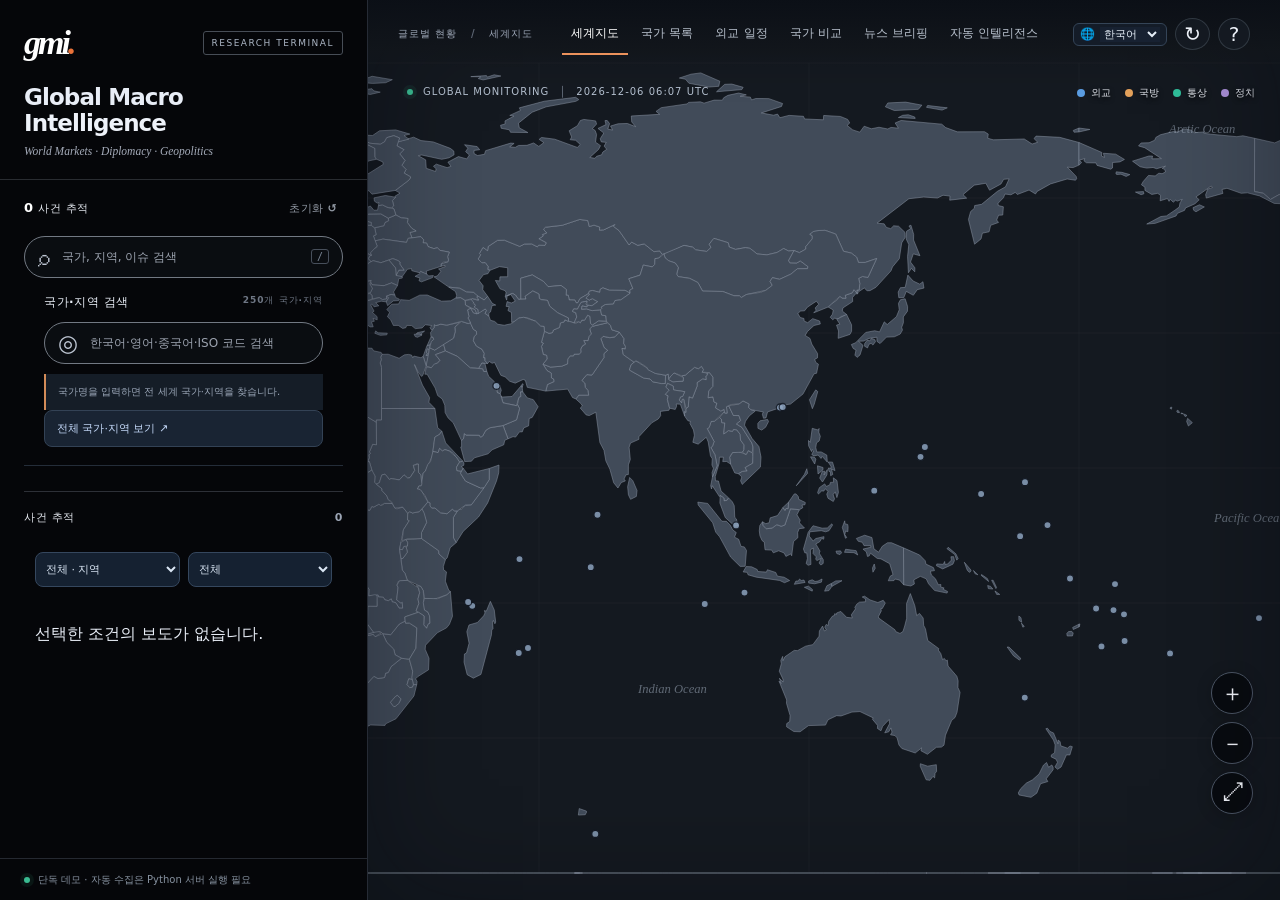
==== commit 3552ae18: "Add files via upload" ====
--- a/index.html
+++ b/index.html
@@ -11,6 +11,8 @@
   <link rel="stylesheet" href="./v6-fix.css?v=6" />
   <link rel="stylesheet" href="./v7-politics.css?v=7" />
 <link rel="stylesheet" href="./v8-intelligence.css?v=8">
+<link rel="stylesheet" href="./v9-interactions.css?v=9">
+<link rel="stylesheet" href="./v10-companies.css?v=10" />
 </head>
 <body>
   <div id="app">
@@ -824,5 +826,7 @@
   <script src="./v6-fix.js?v=6"></script>
   <script src="./v7-politics.js?v=7"></script>
   <script src="./v8-intelligence.js?v=8"></script>
+<script src="./v9-interactions.js?v=9"></script>
+<script src="./v10-companies.js?v=10"></script>
 </body>
 </html>
--- a/v9-interactions.css
+++ b/v9-interactions.css
@@ -0,0 +1,14 @@
+/* GMI v9: keep the restored navy cards and introduce subtle interactive markers. */
+#v9ForeignMinister{border-top:1px solid #2a3b50;padding-top:11px}
+.v9-minister-row{margin-top:0}
+.v9-minister-row .v6-lead-photo{height:72px}
+.v9-minister-symbol{height:72px;flex:0 0 72px;border-radius:6px;background:#23354b;color:#adc1d6;display:flex;align-items:center;justify-content:center;font-size:25px}
+.v9-spark{overflow:visible;display:block;width:100%;margin-top:3px}
+.v9-spark .v9-grid{stroke:#304055;stroke-width:.7}
+.v9-spark .v9-series-line{stroke:#e69a69;stroke-width:2.7;fill:none;stroke-linecap:round;stroke-linejoin:round}
+.v9-spark .v9-year-labels{fill:#94a9c2;font-size:9.3px;font-family:Inter,system-ui,sans-serif}
+.v9-spark .v9-spot{cursor:crosshair;outline:none}
+.v9-spark .v9-spot:focus{stroke:#fff;stroke-width:1.2}
+.v9-value-tip{position:fixed;z-index:9999;padding:8px 11px;color:#fff;background:#22374c;border:1px solid #6285a8;border-radius:7px;font:600 12px/1.35 Inter,system-ui,sans-serif;white-space:nowrap;pointer-events:none;transform:translateX(-50%);box-shadow:0 8px 24px #0009;opacity:0;visibility:hidden;transition:opacity .08s ease}
+.v9-value-tip.is-visible{opacity:1;visibility:visible}
+@media(prefers-reduced-motion:reduce){.v9-value-tip{transition:none}}
--- a/v10-companies.css
+++ b/v10-companies.css
@@ -0,0 +1,26 @@
+/* Compact comparison module aligned with the site's original dark editorial cards. */
+.v10-companies{padding:2px 0 18px;color:#e7eef9;font-family:inherit;}
+.v10-title{margin:8px 0 17px;}
+.v10-kicker{font-weight:700;font-size:10px;line-height:1.5;font-family:inherit;letter-spacing:2px;color:#98afc8;margin-bottom:9px;}
+.v10-title h3{font-weight:720;letter-spacing:-.02em;font-size:16px;margin:0 0 7px;}
+.v10-title p{font-size:11px;line-height:1.6;color:#96a8bb;margin:0;}
+.v10-company-list{display:grid;gap:11px;}
+.v10-company{background:#152334;border:1px solid #344963;border-radius:9px;padding:14px 15px 13px;}
+.v10-company-top{display:grid;grid-template-columns:26px minmax(0,1fr) auto;column-gap:10px;align-items:start;}
+.v10-number{font-size:13px;font-weight:800;color:#e6a16f;padding-top:1px;letter-spacing:.03em;}
+.v10-company-name{min-width:0;}
+.v10-company-name strong{display:block;font-size:13px;font-weight:700;overflow-wrap:anywhere;line-height:1.35;}
+.v10-company-name small{display:block;font-size:10px;line-height:1.6;color:#9caec3;margin-top:5px;}
+.v10-cap{font-size:12px;font-weight:700;white-space:nowrap;font-variant-numeric:tabular-nums;color:#e8ecf3;max-width:100px;text-align:right;}
+.v10-stats{display:grid;grid-template-columns:1fr 1fr;border-top:1px solid #2b3a4c;margin-top:11px;padding-top:12px;gap:12px;}
+.v10-stats>div{display:grid;gap:3px;min-width:0;}
+.v10-stats>div+div{border-left:1px solid #2b3a4c;padding-left:12px;}
+.v10-stats span{font-size:10px;color:#9caec3;}
+.v10-stats strong{font-size:16px;color:#f2f5fa;font-weight:750;letter-spacing:-.02em;font-variant-numeric:tabular-nums;}
+.v10-stats small{font-size:10px;color:#7489a2;}
+.v10-company-foot,.v10-meta{line-height:1.65;font-size:10px;color:#8497ab;margin-top:14px;}
+.v10-company-foot{padding-left:3px;}
+.v10-state{padding:21px 13px;border:1px dashed #344960;border-radius:8px;color:#b4c3d4;font-size:12px;line-height:1.65;}
+.v10-retry{margin:10px 0 0;display:block;background:#233448;border:1px solid #435d78;color:#e8f0f9;padding:7px 11px;border-radius:6px;cursor:pointer;font:inherit;font-size:11px;}
+.v10-retry:hover{background:#2b435d;}
+@media(max-width:530px){.v10-company{padding:12px}.v10-cap{font-size:11px;max-width:80px}.v10-company-top{grid-template-columns:22px minmax(0,1fr) auto;gap:7px;}}
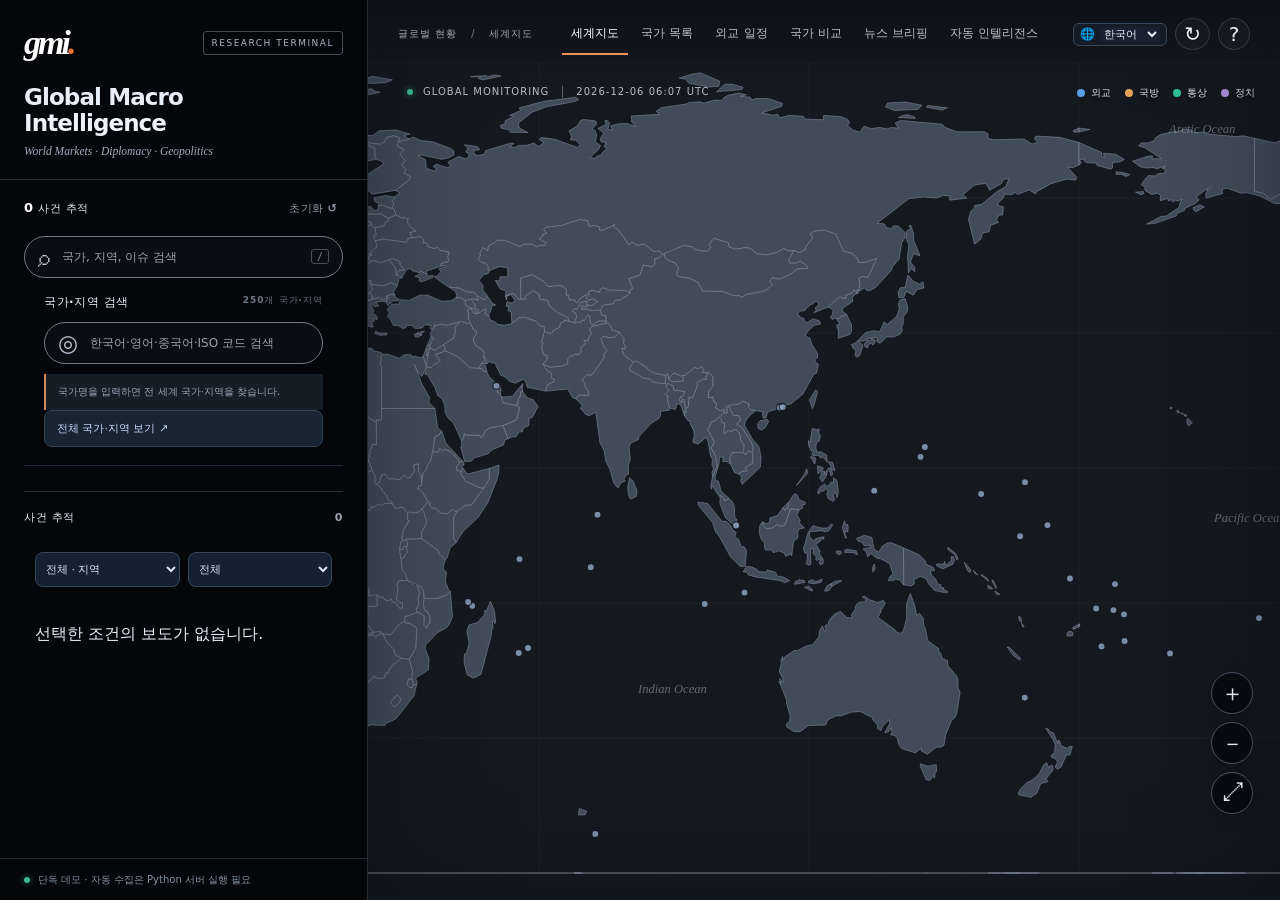
==== commit ac879f93: "Add files via upload" ====
--- a/index.html
+++ b/index.html
@@ -12,7 +12,7 @@
   <link rel="stylesheet" href="./v7-politics.css?v=7" />
 <link rel="stylesheet" href="./v8-intelligence.css?v=8">
 <link rel="stylesheet" href="./v9-interactions.css?v=9">
-<link rel="stylesheet" href="./v10-companies.css?v=10" />
+<link rel="stylesheet" href="./v10-companies.css?v=11" />
 </head>
 <body>
   <div id="app">
@@ -827,6 +827,6 @@
   <script src="./v7-politics.js?v=7"></script>
   <script src="./v8-intelligence.js?v=8"></script>
 <script src="./v9-interactions.js?v=9"></script>
-<script src="./v10-companies.js?v=10"></script>
+<script src="./v10-companies.js?v=11"></script>
 </body>
 </html>
--- a/v10-companies.css
+++ b/v10-companies.css
@@ -24,3 +24,8 @@
 .v10-retry{margin:10px 0 0;display:block;background:#233448;border:1px solid #435d78;color:#e8f0f9;padding:7px 11px;border-radius:6px;cursor:pointer;font:inherit;font-size:11px;}
 .v10-retry:hover{background:#2b435d;}
 @media(max-width:530px){.v10-company{padding:12px}.v10-cap{font-size:11px;max-width:80px}.v10-company-top{grid-template-columns:22px minmax(0,1fr) auto;gap:7px;}}
+/* v11 sourced historical disclosures */
+.v11-observation{color:#95b1ca;font-size:10px;margin-top:9px;padding-left:34px;line-height:1.65}
+.v11-observation a{color:#e7a47b;text-decoration:none}
+.v11-observation a:hover{text-decoration:underline}
+.v10-company-foot p{margin:8px 0 0}
